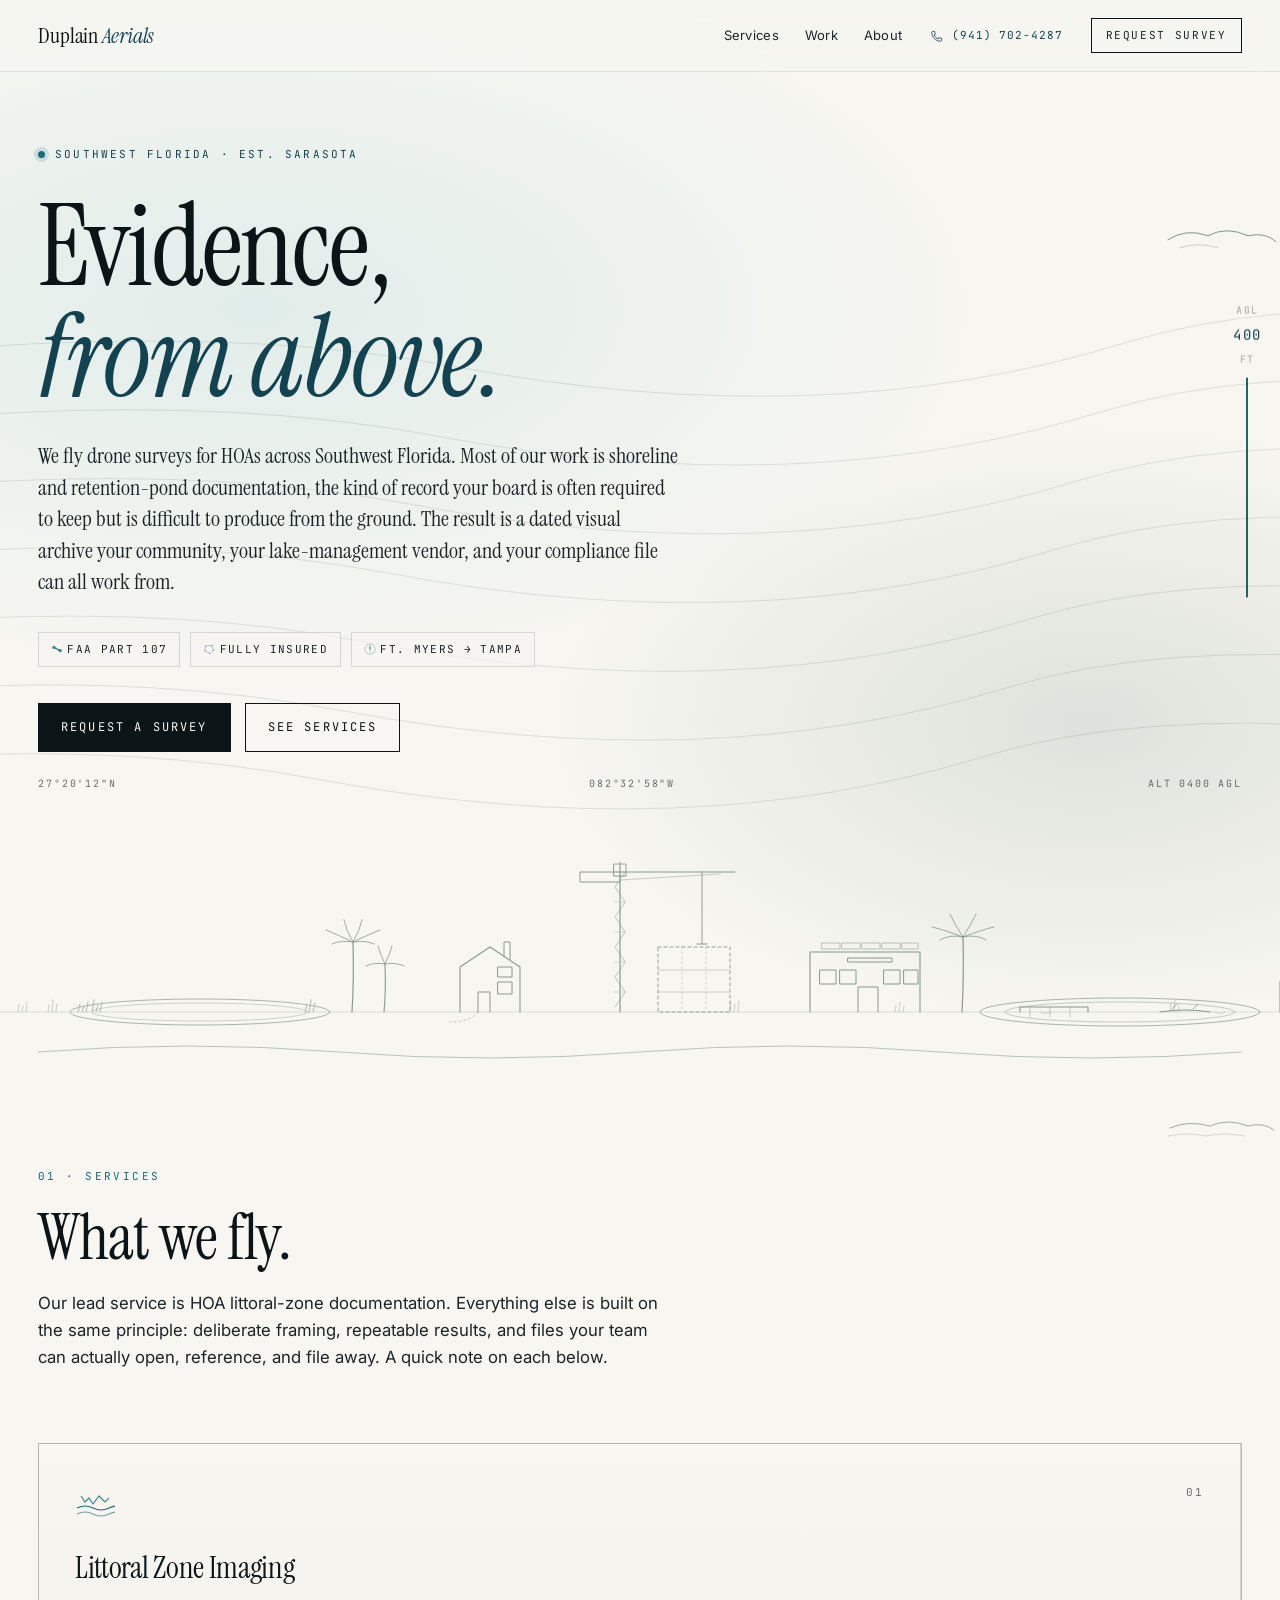
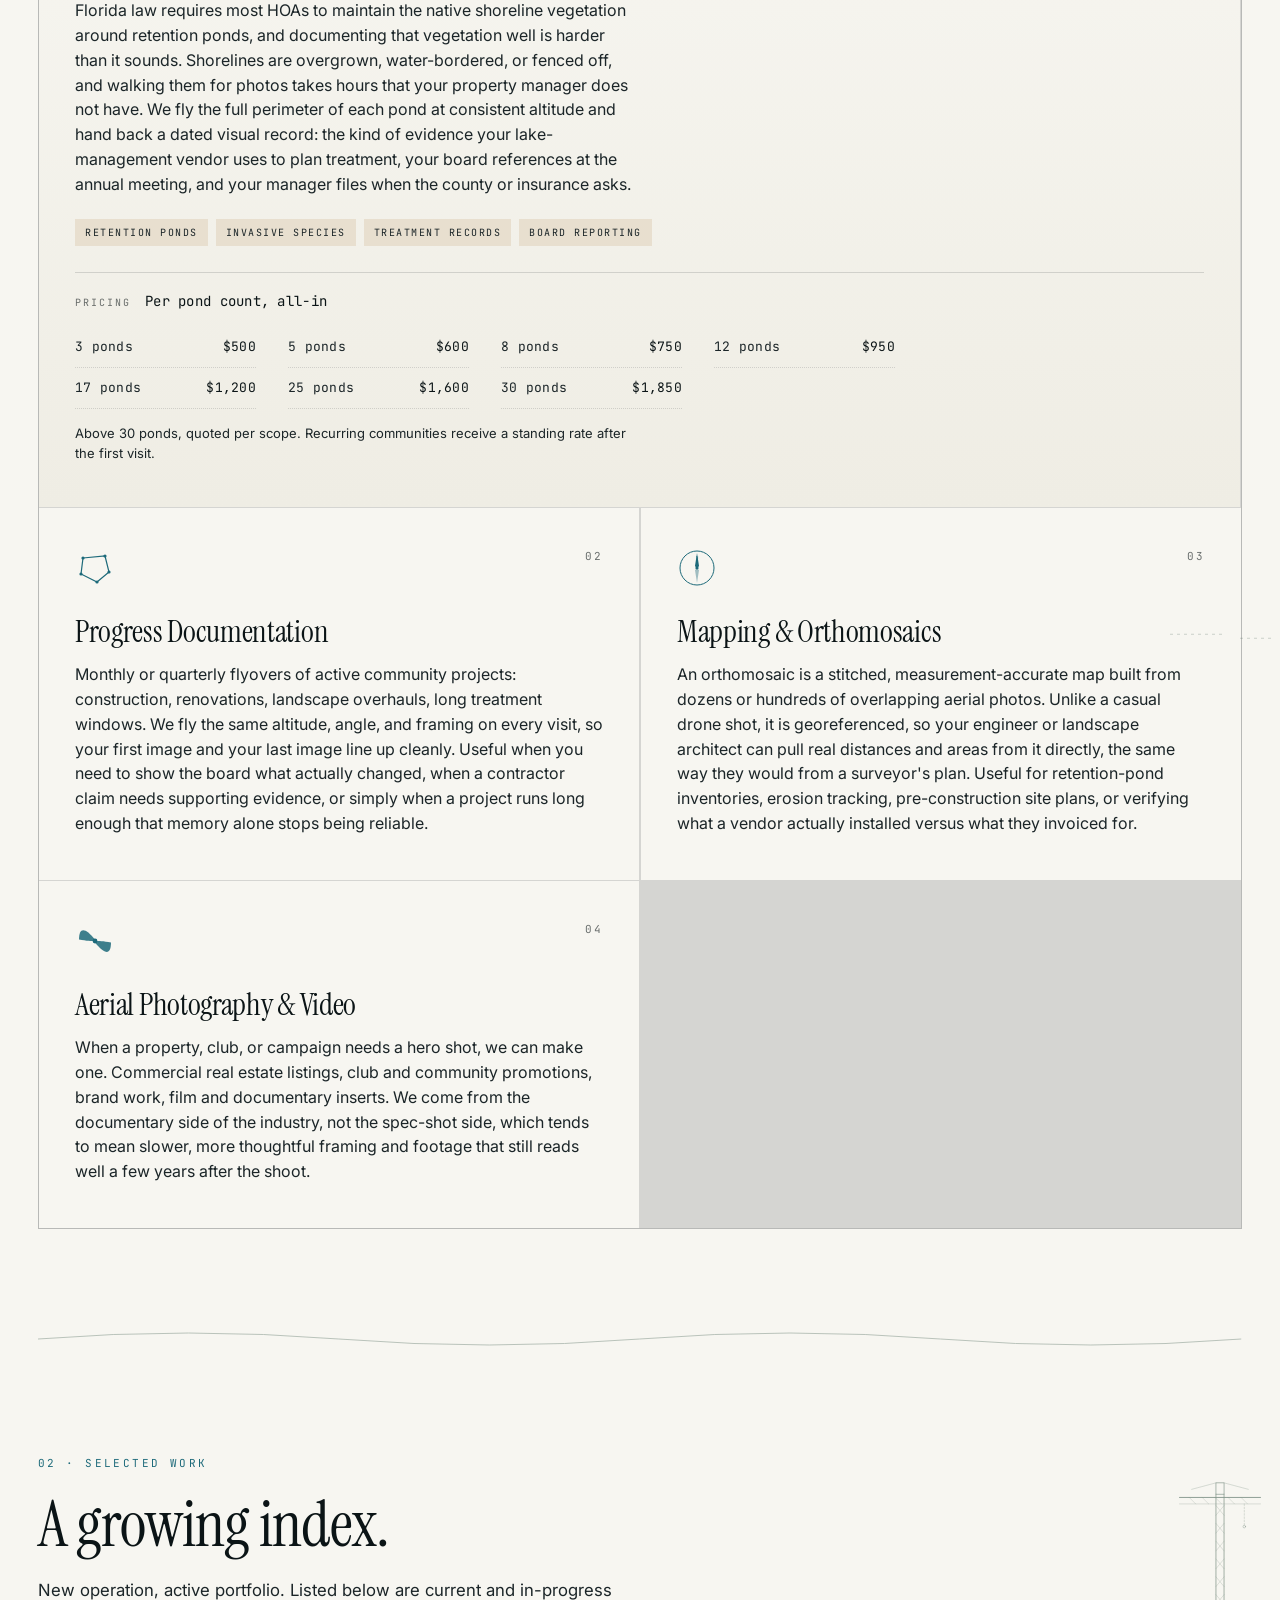
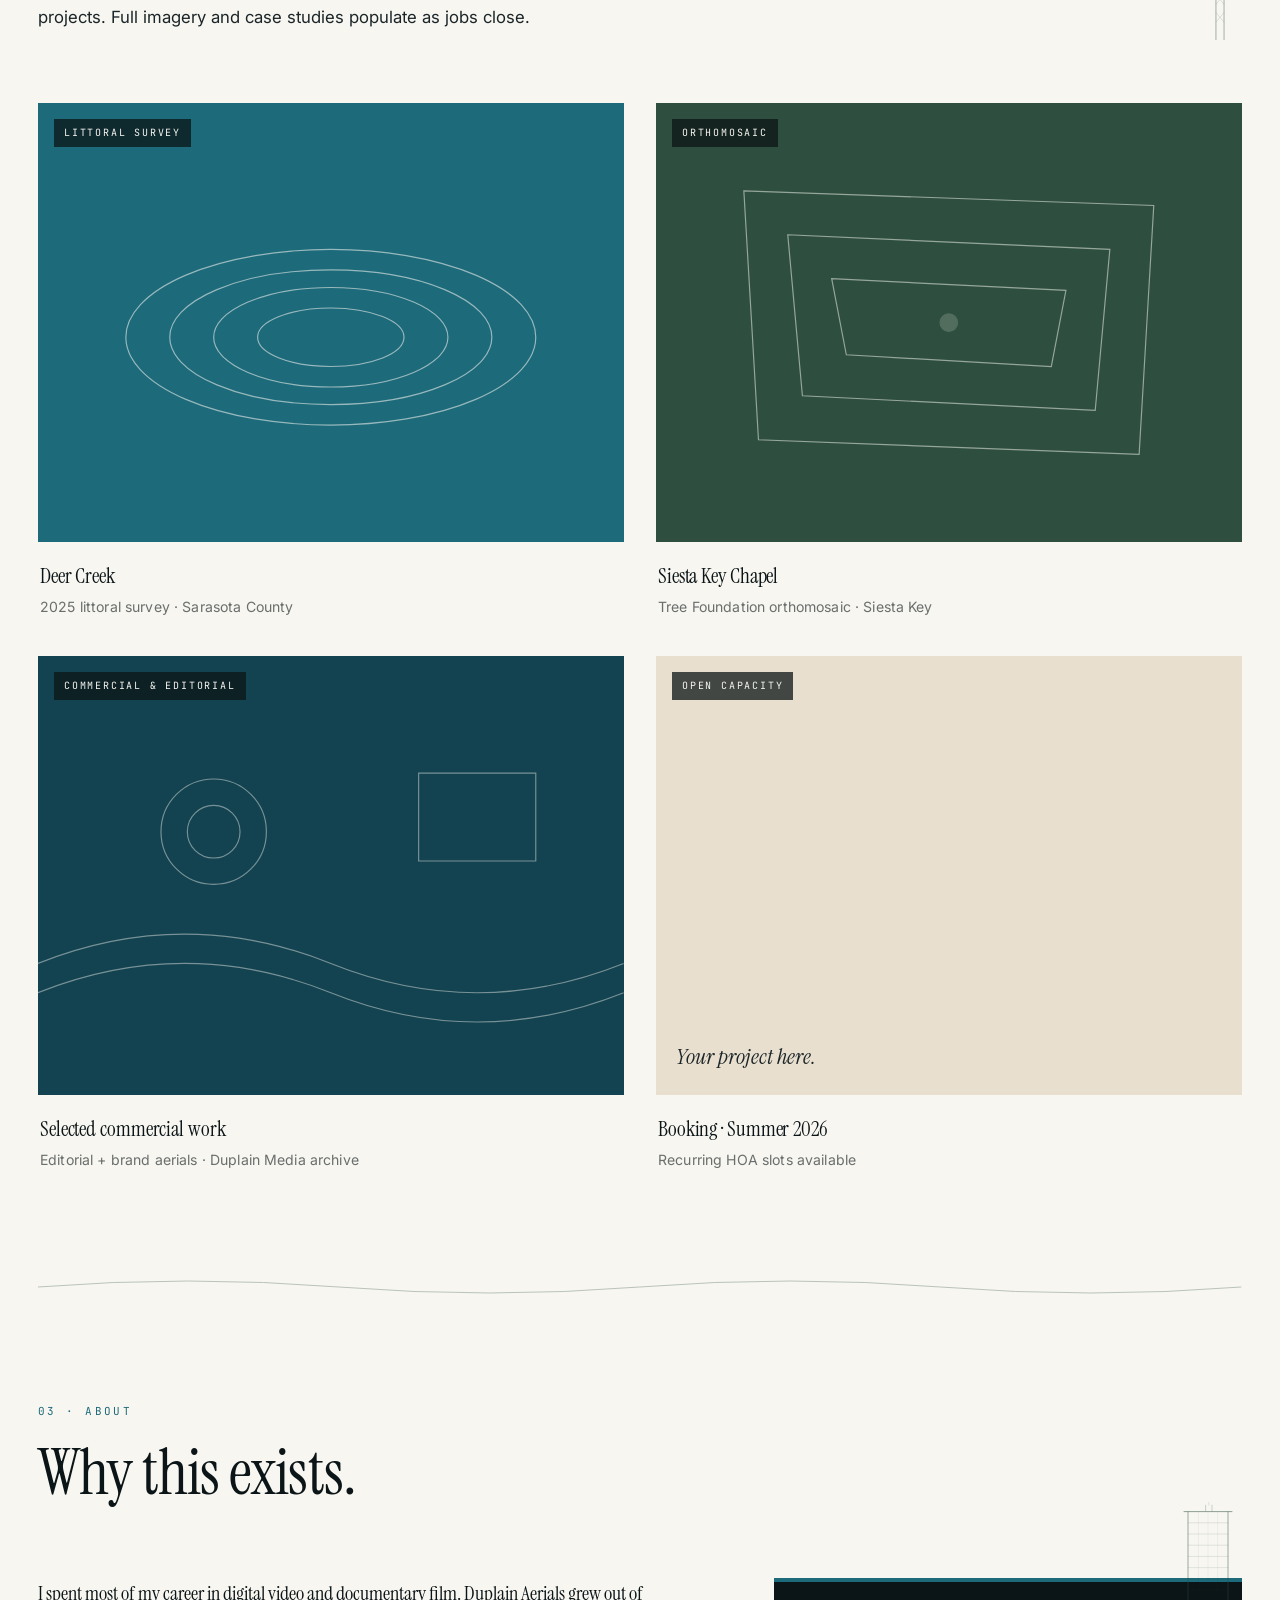
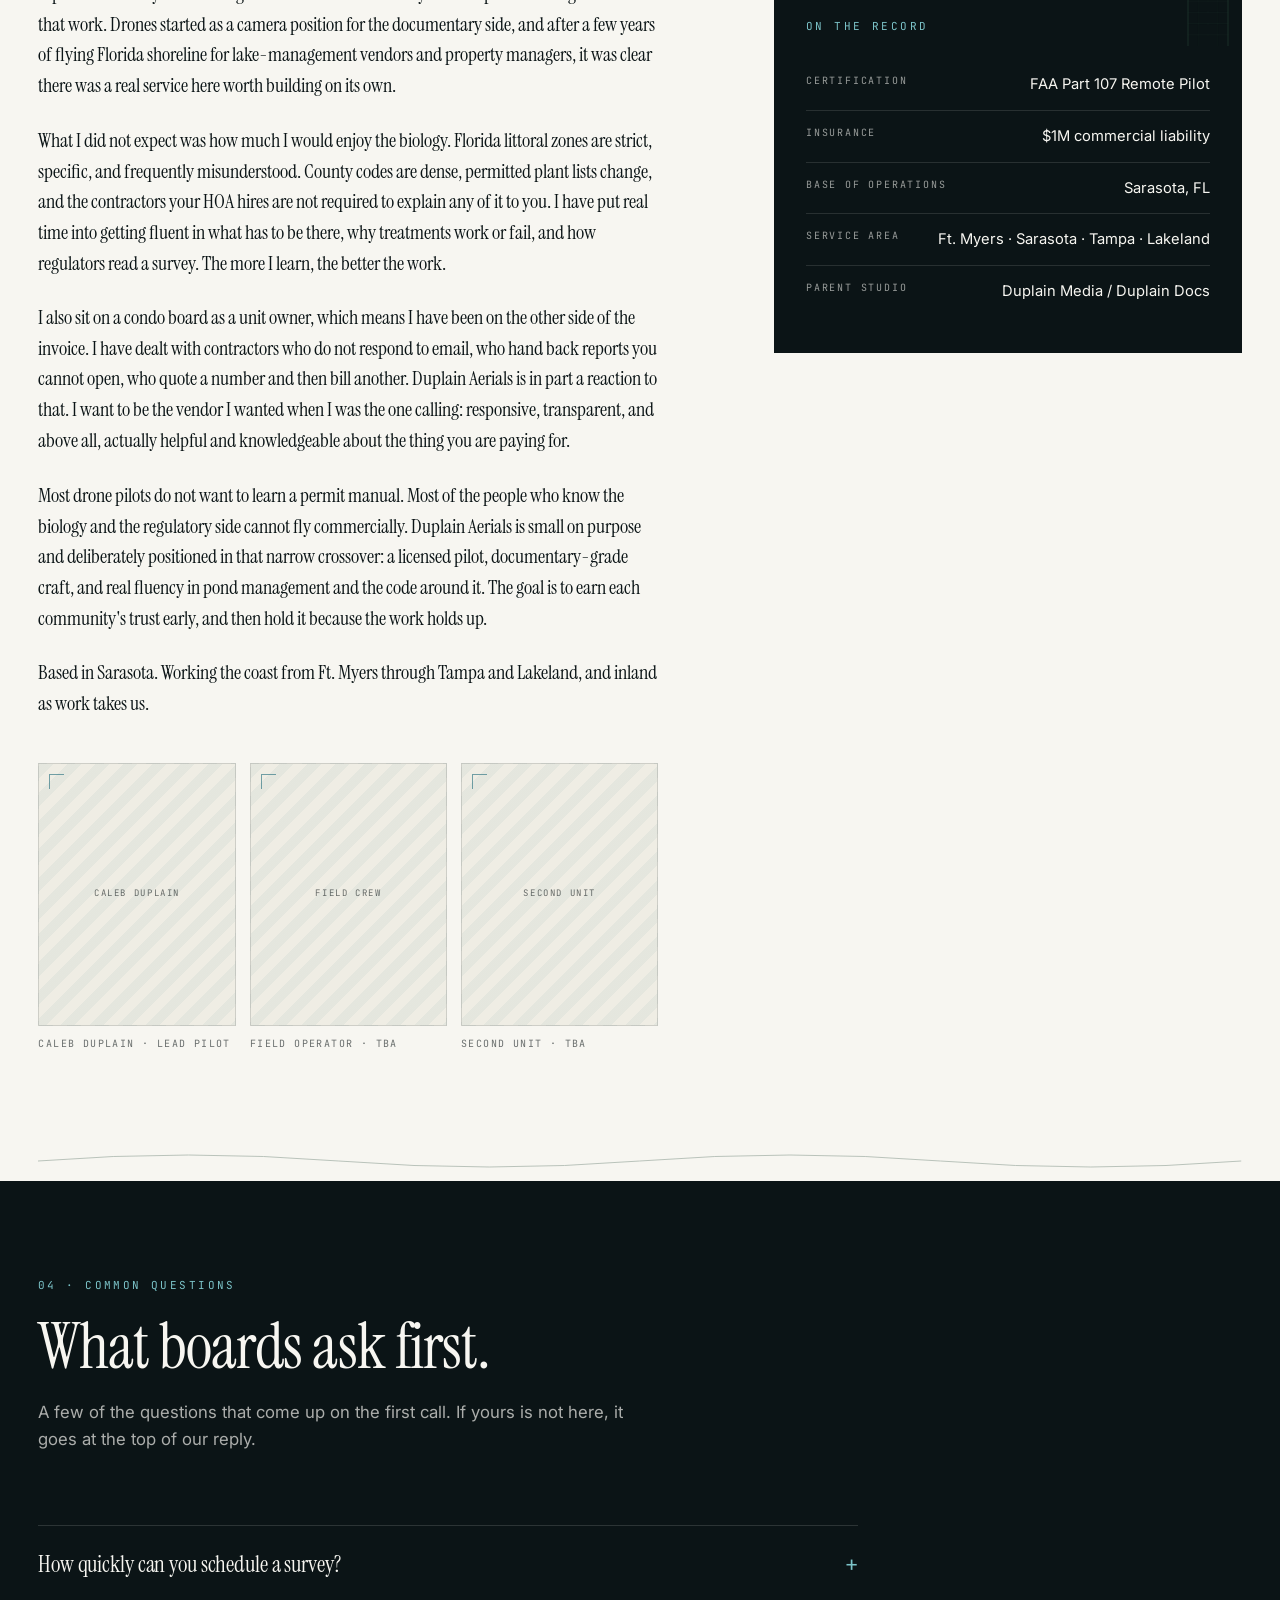
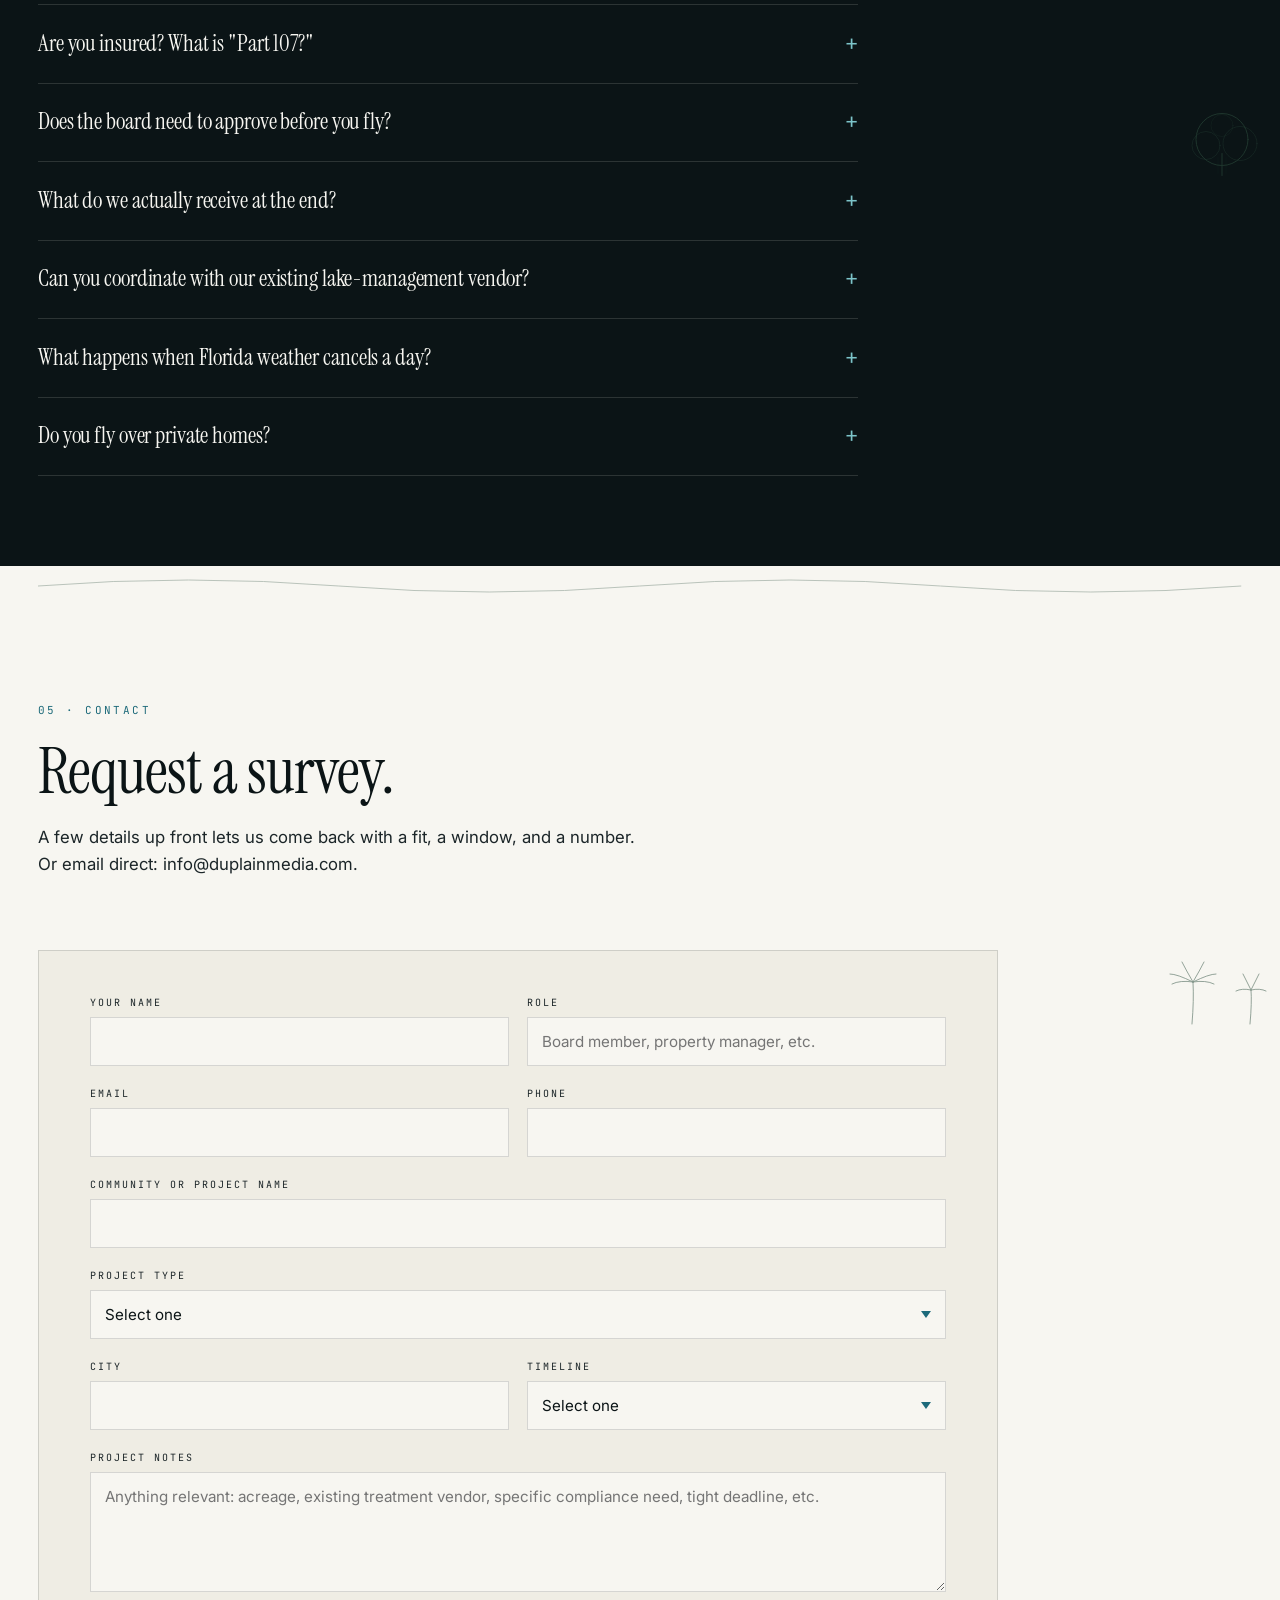
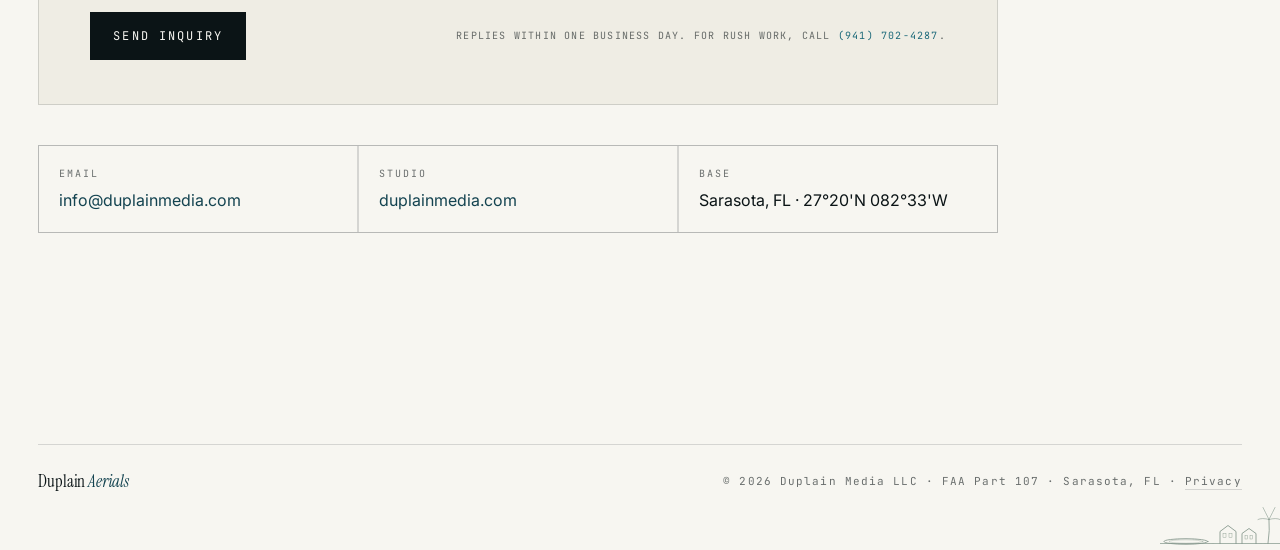
==== index.html @ 45a2bf33 "Remove placeholder pricing from non-Littoral service cards Progress Documentation, Mapping & Orthomo" ====
<!doctype html>
<html lang="en">
<head>
  <meta charset="utf-8" />
  <meta name="viewport" content="width=device-width, initial-scale=1" />
  <title>Duplain Aerials · Southwest Florida HOA Drone Services</title>
  <meta name="description" content="Aerial imaging for Southwest Florida HOAs. Littoral zone documentation, progress flyovers, and commercial aerial work. Based in Sarasota. Part 107, insured." />
  <meta name="theme-color" content="#0B1416" />

  <link rel="icon" type="image/svg+xml" href="/assets/favicon.svg" />

  <meta property="og:title" content="Duplain Aerials" />
  <meta property="og:description" content="Aerial imaging for Southwest Florida HOAs. Littoral zone documentation, progress flyovers, and commercial aerial work." />
  <meta property="og:type" content="website" />
  <meta property="og:locale" content="en_US" />
  <meta property="og:image" content="/assets/og-image.svg" />
  <meta property="og:image:width" content="1200" />
  <meta property="og:image:height" content="630" />
  <meta property="og:image:alt" content="Duplain Aerials. Evidence, from above. Southwest Florida, Sarasota." />

  <meta name="twitter:card" content="summary_large_image" />
  <meta name="twitter:title" content="Duplain Aerials" />
  <meta name="twitter:description" content="Aerial imaging for Southwest Florida HOAs. Littoral zone documentation, progress flyovers, and commercial aerial work." />
  <meta name="twitter:image" content="/assets/og-image.svg" />

  <link rel="preconnect" href="https://fonts.googleapis.com" />
  <link rel="preconnect" href="https://fonts.gstatic.com" crossorigin />
  <link rel="stylesheet" href="https://fonts.googleapis.com/css2?family=Instrument+Serif:ital@0;1&family=Inter:wght@300;400;500;600&family=JetBrains+Mono:wght@300;400;500&display=swap" />

  <link rel="stylesheet" href="/assets/css/style.css" />
</head>
<body>

  <svg class="sr-only" aria-hidden="true">
    <defs>
      <symbol id="i-propeller" viewBox="0 0 40 40">
        <circle cx="20" cy="20" r="2.4" fill="currentColor"/>
        <path d="M20 18.5 C 10 6, 4 6, 4 18.5 C 12 20, 16 20, 20 20 Z" fill="currentColor" opacity=".85"/>
        <path d="M20 21.5 C 30 34, 36 34, 36 21.5 C 28 20, 24 20, 20 20 Z" fill="currentColor" opacity=".85"/>
      </symbol>
      <symbol id="i-compass" viewBox="0 0 40 40">
        <circle cx="20" cy="20" r="17" fill="none" stroke="currentColor" stroke-width="1"/>
        <circle cx="20" cy="20" r="1.6" fill="currentColor"/>
        <path d="M20 5 L22 18 L20 21 L18 18 Z" fill="currentColor"/>
        <path d="M20 35 L22 22 L20 21 L18 22 Z" fill="currentColor" opacity=".4"/>
        <text x="20" y="11" text-anchor="middle" font-family="JetBrains Mono" font-size="4" fill="currentColor">N</text>
      </symbol>
      <symbol id="i-waterline" viewBox="0 0 40 40">
        <path d="M2 24 Q 10 20, 18 24 T 34 24 T 50 24" fill="none" stroke="currentColor" stroke-width="1.2"/>
        <path d="M2 30 Q 10 26, 18 30 T 34 30 T 50 30" fill="none" stroke="currentColor" stroke-width="1.2" opacity=".6"/>
        <path d="M6 12 L10 18 L14 14 L18 20 L24 12 L30 18 L34 14" fill="none" stroke="currentColor" stroke-width="1.2" opacity=".8"/>
      </symbol>
      <symbol id="i-polygon" viewBox="0 0 40 40">
        <path d="M8 10 L30 8 L34 24 L22 34 L6 26 Z" fill="none" stroke="currentColor" stroke-width="1.2"/>
        <circle cx="8" cy="10" r="1.6" fill="currentColor"/>
        <circle cx="30" cy="8" r="1.6" fill="currentColor"/>
        <circle cx="34" cy="24" r="1.6" fill="currentColor"/>
        <circle cx="22" cy="34" r="1.6" fill="currentColor"/>
        <circle cx="6" cy="26" r="1.6" fill="currentColor"/>
      </symbol>
      <symbol id="i-pin" viewBox="0 0 40 40">
        <path d="M20 4 C 13 4, 8 9, 8 16 C 8 24, 20 36, 20 36 C 20 36, 32 24, 32 16 C 32 9, 27 4, 20 4 Z" fill="none" stroke="currentColor" stroke-width="1.3"/>
        <circle cx="20" cy="16" r="3.2" fill="currentColor"/>
      </symbol>
    </defs>
  </svg>

  <div class="reticle" aria-hidden="true">
    <svg viewBox="0 0 60 60">
      <circle cx="30" cy="30" r="18" fill="none" stroke="currentColor" stroke-width=".8"/>
      <circle cx="30" cy="30" r="1.2" fill="currentColor"/>
      <line x1="30" y1="6" x2="30" y2="18" stroke="currentColor" stroke-width=".8"/>
      <line x1="30" y1="42" x2="30" y2="54" stroke="currentColor" stroke-width=".8"/>
      <line x1="6" y1="30" x2="18" y2="30" stroke="currentColor" stroke-width=".8"/>
      <line x1="42" y1="30" x2="54" y2="30" stroke="currentColor" stroke-width=".8"/>
    </svg>
  </div>

  <aside class="altitude" aria-hidden="true">
    <span class="altitude-label">AGL</span>
    <span class="altitude-value" data-altitude>400</span>
    <span class="altitude-unit">FT</span>
    <div class="altitude-bar"><div class="altitude-fill" data-altitude-fill></div></div>
  </aside>

  <aside class="altitude-scene" aria-hidden="true">
    <div class="altitude-scene-inner">

      <svg class="scene-element scene-cloud-high" viewBox="0 0 120 42">
        <g fill="none" stroke="currentColor" stroke-linecap="round">
          <path d="M8 22 Q 26 10, 48 18 Q 66 8, 88 18 Q 106 14, 116 24" stroke-width="1"/>
          <path d="M20 30 Q 38 24, 58 30" stroke-width=".7" opacity=".55"/>
        </g>
      </svg>

      <svg class="scene-element scene-cloud-mid" viewBox="0 0 120 34">
        <g fill="none" stroke="currentColor" stroke-linecap="round" opacity=".85">
          <path d="M10 16 Q 28 8, 50 14 Q 68 6, 88 14 Q 104 10, 114 18" stroke-width=".9"/>
          <path d="M8 24 Q 26 20, 46 24 Q 66 20, 84 24" stroke-width=".6" opacity=".6"/>
        </g>
      </svg>

      <svg class="scene-element scene-cirrus" viewBox="0 0 120 18">
        <g stroke="currentColor" stroke-width=".7" stroke-dasharray="3 4" opacity=".55">
          <line x1="10" y1="9" x2="66" y2="9"/>
          <line x1="80" y1="13" x2="114" y2="13"/>
        </g>
      </svg>

      <svg class="scene-element scene-crane" viewBox="0 0 120 200">
        <g fill="none" stroke="currentColor" stroke-linecap="round">
          <line x1="10" y1="24" x2="110" y2="24" stroke-width="1.1"/>
          <line x1="10" y1="32" x2="110" y2="32" stroke-width=".6" opacity=".55"/>
          <g stroke-width=".5" opacity=".55">
            <line x1="22" y1="24" x2="30" y2="32"/>
            <line x1="38" y1="24" x2="46" y2="32"/>
            <line x1="54" y1="24" x2="62" y2="32"/>
            <line x1="70" y1="24" x2="78" y2="32"/>
            <line x1="86" y1="24" x2="94" y2="32"/>
          </g>
          <line x1="25" y1="14" x2="55" y2="6" stroke-width=".6" opacity=".6"/>
          <line x1="65" y1="6" x2="95" y2="14" stroke-width=".6" opacity=".6"/>
          <rect x="55" y="6" width="10" height="14" stroke-width=".8"/>
          <line x1="55" y1="20" x2="55" y2="200" stroke-width=".9"/>
          <line x1="65" y1="20" x2="65" y2="200" stroke-width=".9"/>
          <g stroke-width=".5" opacity=".6">
            <path d="M55 34 L65 46 M65 34 L55 46"/>
            <path d="M55 56 L65 68 M65 56 L55 68"/>
            <path d="M55 78 L65 90 M65 78 L55 90"/>
            <path d="M55 100 L65 112 M65 100 L55 112"/>
            <path d="M55 122 L65 134 M65 122 L55 134"/>
            <path d="M55 144 L65 156 M65 144 L55 156"/>
            <path d="M55 166 L65 178 M65 166 L55 178"/>
          </g>
          <line x1="90" y1="32" x2="90" y2="58" stroke-width=".5" stroke-dasharray="2 2" opacity=".7"/>
          <circle cx="90" cy="60" r="1.6" stroke-width=".5"/>
        </g>
      </svg>

      <svg class="scene-element scene-tower" viewBox="0 0 120 180">
        <g fill="none" stroke="currentColor" stroke-linecap="round">
          <line x1="15" y1="12" x2="75" y2="12" stroke-width="1.1"/>
          <path d="M20 12 L20 180" stroke-width="1"/>
          <path d="M70 12 L70 180" stroke-width="1"/>
          <line x1="42" y1="12" x2="42" y2="4" stroke-width=".7" opacity=".7"/>
          <line x1="50" y1="12" x2="50" y2="4" stroke-width=".7" opacity=".7"/>
          <line x1="46" y1="4" x2="46" y2="0" stroke-width=".5" opacity=".5"/>
          <g stroke-width=".5" opacity=".5">
            <line x1="20" y1="26" x2="70" y2="26"/>
            <line x1="20" y1="40" x2="70" y2="40"/>
            <line x1="20" y1="54" x2="70" y2="54"/>
            <line x1="20" y1="68" x2="70" y2="68"/>
            <line x1="20" y1="82" x2="70" y2="82"/>
            <line x1="20" y1="96" x2="70" y2="96"/>
            <line x1="20" y1="110" x2="70" y2="110"/>
            <line x1="20" y1="124" x2="70" y2="124"/>
            <line x1="20" y1="138" x2="70" y2="138"/>
            <line x1="20" y1="152" x2="70" y2="152"/>
            <line x1="20" y1="166" x2="70" y2="166"/>
          </g>
          <g stroke-width=".35" opacity=".35">
            <line x1="33" y1="12" x2="33" y2="180"/>
            <line x1="45" y1="12" x2="45" y2="180"/>
            <line x1="57" y1="12" x2="57" y2="180"/>
          </g>
        </g>
      </svg>

      <svg class="scene-element scene-oak" viewBox="0 0 120 74">
        <g fill="none" stroke="currentColor" stroke-linecap="round">
          <circle cx="62" cy="38" r="26" stroke-width="1"/>
          <circle cx="46" cy="44" r="14" stroke-width=".7" opacity=".7"/>
          <circle cx="80" cy="42" r="17" stroke-width=".7" opacity=".7"/>
          <circle cx="62" cy="24" r="11" stroke-width=".6" opacity=".5"/>
          <path d="M62 74 L62 52" stroke-width="1"/>
          <path d="M58 72 L58 56 M66 72 L66 56" stroke-width=".4" opacity=".4"/>
        </g>
      </svg>

      <svg class="scene-element scene-palms-mid" viewBox="0 0 120 70">
        <g fill="none" stroke="currentColor" stroke-linecap="round" stroke-width=".85">
          <path d="M32 70 Q 34 46, 33 28"/>
          <path d="M33 28 Q 20 26, 12 30"/>
          <path d="M33 28 Q 46 26, 54 30"/>
          <path d="M33 28 Q 26 16, 22 8"/>
          <path d="M33 28 Q 40 16, 44 8"/>
          <path d="M33 28 Q 17 20, 10 20"/>
          <path d="M33 28 Q 49 20, 56 20"/>
          <path d="M90 70 Q 92 48, 91 36"/>
          <path d="M91 36 Q 82 34, 76 37"/>
          <path d="M91 36 Q 100 34, 106 37"/>
          <path d="M91 36 Q 86 26, 83 20"/>
          <path d="M91 36 Q 96 26, 99 20"/>
        </g>
      </svg>

      <svg class="scene-element scene-ground" viewBox="0 0 120 58">
        <g fill="none" stroke="currentColor" stroke-linecap="round">
          <line x1="0" y1="54" x2="120" y2="54" stroke-width="1" opacity=".7"/>
          <ellipse cx="26" cy="52" rx="22" ry="2.8" stroke-width=".8"/>
          <ellipse cx="26" cy="52" rx="17" ry="1.7" stroke-width=".6" opacity=".5"/>
          <path d="M15 50 L19 50 M33 50 L37 50" stroke-width=".4" opacity=".4"/>
          <path d="M60 54 L60 42 L68 36 L76 42 L76 54" stroke-width=".85"/>
          <rect x="63" y="44" width="3" height="4" stroke-width=".4"/>
          <rect x="69" y="44" width="3" height="4" stroke-width=".4"/>
          <path d="M82 54 L82 44 L89 39 L96 44 L96 54" stroke-width=".85"/>
          <rect x="85" y="46" width="2.5" height="3.5" stroke-width=".4"/>
          <rect x="90" y="46" width="2.5" height="3.5" stroke-width=".4"/>
          <path d="M108 54 Q 110 40, 109 30" stroke-width=".8"/>
          <path d="M109 30 Q 102 28, 98 30" stroke-width=".55"/>
          <path d="M109 30 Q 116 28, 120 30" stroke-width=".55"/>
          <path d="M109 30 Q 105 22, 103 18" stroke-width=".55"/>
          <path d="M109 30 Q 113 22, 115 18" stroke-width=".55"/>
          <path d="M48 54 L56 54" stroke-dasharray="2 2" stroke-width=".35" opacity=".35"/>
          <path d="M100 54 L108 54" stroke-dasharray="2 2" stroke-width=".35" opacity=".35"/>
        </g>
      </svg>

    </div>
  </aside>

  <header class="topbar">
    <a class="wordmark" href="#top">
      <span class="wordmark-main">Duplain <em>Aerials</em></span>
    </a>
    <nav class="nav" aria-label="Primary">
      <a href="#services">Services</a>
      <a href="#work">Work</a>
      <a href="#about">About</a>
      <a href="tel:+19417024287" class="nav-phone" aria-label="Call (941) 702-4287">
        <svg class="nav-phone-ico" viewBox="0 0 24 24" aria-hidden="true">
          <path d="M5 4 C 4 4, 3 5, 3 6 C 3 14, 10 21, 18 21 C 19 21, 20 20, 20 19 L 20 16 L 15 15 L 14 17 C 11 16, 8 13, 7 10 L 9 9 L 8 4 Z" fill="none" stroke="currentColor" stroke-width="1.4" stroke-linejoin="round"/>
        </svg>
        <span class="nav-phone-num">(941) 702-4287</span>
      </a>
      <a href="#contact" class="nav-cta">Request Survey</a>
    </nav>
  </header>

  <main id="top">

    <section class="hero" id="hero">
      <div class="hero-contours" aria-hidden="true">
        <svg viewBox="0 0 1600 900" preserveAspectRatio="xMidYMid slice">
          <g fill="none" stroke="currentColor" stroke-width=".6" opacity=".55">
            <path d="M-200 720 Q 200 620, 520 680 T 1100 660 T 1900 720"/>
            <path d="M-200 660 Q 220 560, 540 620 T 1120 600 T 1900 660"/>
            <path d="M-200 600 Q 240 500, 560 560 T 1140 540 T 1900 600"/>
            <path d="M-200 540 Q 260 440, 580 500 T 1160 480 T 1900 540"/>
            <path d="M-200 480 Q 280 380, 600 440 T 1180 420 T 1900 480"/>
            <path d="M-200 420 Q 300 320, 620 380 T 1200 360 T 1900 420"/>
            <path d="M-200 360 Q 320 260, 640 320 T 1220 300 T 1900 360"/>
          </g>
        </svg>
      </div>

      <div class="hero-drone-shadow" aria-hidden="true"></div>

      <div class="hero-drone" aria-hidden="true">
        <svg viewBox="0 0 140 100" class="drone-svg">
          <g class="drone-prop-rings">
            <circle cx="24" cy="30" r="17"/>
            <circle cx="116" cy="30" r="17"/>
            <circle cx="24" cy="70" r="17"/>
            <circle cx="116" cy="70" r="17"/>
          </g>

          <g class="drone-arms">
            <path d="M52 44 L24 30 L24 34 L54 48 Z"/>
            <path d="M88 44 L116 30 L116 34 L86 48 Z"/>
            <path d="M52 56 L24 70 L24 66 L54 52 Z"/>
            <path d="M88 56 L116 70 L116 66 L86 52 Z"/>
          </g>

          <g class="drone-prop drone-prop-1" style="transform-origin: 24px 30px;">
            <line x1="24" y1="14" x2="24" y2="46"/>
            <line x1="8" y1="30" x2="40" y2="30"/>
          </g>
          <g class="drone-prop drone-prop-2" style="transform-origin: 116px 30px;">
            <line x1="116" y1="14" x2="116" y2="46"/>
            <line x1="100" y1="30" x2="132" y2="30"/>
          </g>
          <g class="drone-prop drone-prop-3" style="transform-origin: 24px 70px;">
            <line x1="24" y1="54" x2="24" y2="86"/>
            <line x1="8" y1="70" x2="40" y2="70"/>
          </g>
          <g class="drone-prop drone-prop-4" style="transform-origin: 116px 70px;">
            <line x1="116" y1="54" x2="116" y2="86"/>
            <line x1="100" y1="70" x2="132" y2="70"/>
          </g>

          <g class="drone-motors">
            <circle cx="24" cy="30" r="4.2"/>
            <circle cx="116" cy="30" r="4.2"/>
            <circle cx="24" cy="70" r="4.2"/>
            <circle cx="116" cy="70" r="4.2"/>
          </g>
          <g class="drone-motors-inner">
            <circle cx="24" cy="30" r="1.6"/>
            <circle cx="116" cy="30" r="1.6"/>
            <circle cx="24" cy="70" r="1.6"/>
            <circle cx="116" cy="70" r="1.6"/>
          </g>

          <path class="drone-body" d="M52 40 L88 40 L96 50 L88 60 L52 60 L44 50 Z"/>
          <path class="drone-body-inner" d="M58 45 L82 45 L87 50 L82 55 L58 55 L53 50 Z"/>
          <rect class="drone-body-stripe" x="55" y="49" width="30" height="2" rx=".5"/>

          <circle class="drone-gimbal-mount" cx="70" cy="60" r="2.4"/>
          <circle class="drone-gimbal" cx="70" cy="64" r="4"/>
          <circle class="drone-gimbal-lens" cx="70" cy="64" r="2.2"/>
          <circle class="drone-gimbal-glint" cx="71" cy="63" r=".8"/>

          <circle class="nav-light nav-front-l" cx="24" cy="20" r="1.4"/>
          <circle class="nav-light nav-front-r" cx="116" cy="20" r="1.4"/>
          <circle class="nav-light nav-rear-l" cx="24" cy="80" r="1.4"/>
          <circle class="nav-light nav-rear-r" cx="116" cy="80" r="1.4"/>
        </svg>
      </div>

      <div class="hero-inner">
        <p class="eyebrow"><span class="eyebrow-dot"></span>Southwest Florida · Est. Sarasota</p>
        <h1 class="display">
          Evidence,
          <em>from above.</em>
        </h1>
        <p class="lede">
          We fly drone surveys for HOAs across Southwest Florida. Most of our work is shoreline and retention-pond documentation, the kind of record your board is often required to keep but is difficult to produce from the ground. The result is a dated visual archive your community, your lake-management vendor, and your compliance file can all work from.
        </p>
        <div class="hero-meta">
          <span class="meta-chip"><svg class="ico" viewBox="0 0 40 40"><use href="#i-propeller"/></svg>FAA Part 107</span>
          <span class="meta-chip"><svg class="ico" viewBox="0 0 40 40"><use href="#i-polygon"/></svg>Fully Insured</span>
          <span class="meta-chip"><svg class="ico" viewBox="0 0 40 40"><use href="#i-compass"/></svg>Ft. Myers → Tampa</span>
        </div>
        <div class="hero-cta">
          <a class="btn btn-primary" href="#contact">Request a survey</a>
          <a class="btn btn-ghost" href="#services">See services</a>
        </div>
      </div>

      <div class="hero-coords" aria-hidden="true">
        <span>27°20'12"N</span><span>082°32'58"W</span><span>ALT 0400 AGL</span>
      </div>

      <div class="hero-landscape" aria-hidden="true">
        <div class="hero-landscape-track">
          <svg class="hero-landscape-panel" viewBox="0 0 1600 220" preserveAspectRatio="xMinYMax meet">
            <g id="landscape-copy" fill="none" stroke="currentColor" stroke-linecap="round" stroke-linejoin="round">
              <path d="M0 200 L1600 200" stroke-width="1" opacity=".28"/>

              <g opacity=".45" stroke-width=".9">
                <path d="M18 200 L19 192 M22 200 L23 194 M26 200 L27 190"/>
                <path d="M48 200 L49 193 M52 200 L53 188 M56 200 L57 192"/>
                <path d="M730 200 L731 190 M734 200 L735 192 M738 200 L739 189"/>
                <path d="M895 200 L896 193 M899 200 L900 190 M903 200 L904 194"/>
                <path d="M1170 200 L1171 191 M1174 200 L1175 188 M1178 200 L1179 193"/>
                <path d="M1445 200 L1446 194 M1449 200 L1450 189 M1453 200 L1454 192"/>
                <path d="M1560 200 L1561 191 M1564 200 L1565 193 M1568 200 L1569 189"/>
              </g>

              <g stroke-width="1" opacity=".7">
                <ellipse cx="200" cy="200" rx="130" ry="13"/>
                <ellipse cx="200" cy="200" rx="108" ry="9" opacity=".55"/>
                <path d="M78 200 L80 192 M82 200 L84 194 M86 200 L88 190 M92 200 L94 188 M96 200 L98 193 M100 200 L102 190" stroke-width=".9"/>
                <path d="M305 200 L307 193 M309 200 L311 188 M313 200 L315 191" stroke-width=".9"/>
              </g>

              <g>
                <path d="M352 200 Q 354 170, 353 130" stroke-width="1.2"/>
                <path d="M353 130 Q 340 128, 332 132" stroke-width=".8"/>
                <path d="M353 130 Q 366 128, 374 132" stroke-width=".8"/>
                <path d="M353 130 Q 346 118, 344 108" stroke-width=".8"/>
                <path d="M353 130 Q 360 118, 362 108" stroke-width=".8"/>
                <path d="M353 130 Q 336 122, 326 118" stroke-width=".8"/>
                <path d="M353 130 Q 370 122, 380 118" stroke-width=".8"/>

                <path d="M384 200 Q 386 180, 385 152" stroke-width="1.1"/>
                <path d="M385 152 Q 374 150, 366 154" stroke-width=".8"/>
                <path d="M385 152 Q 396 150, 404 154" stroke-width=".8"/>
                <path d="M385 152 Q 380 142, 378 134" stroke-width=".8"/>
                <path d="M385 152 Q 390 142, 392 134" stroke-width=".8"/>
              </g>

              <g stroke-width="1">
                <path d="M460 200 L460 155 L490 135 L520 155 L520 200" stroke-width="1.1"/>
                <path d="M478 200 L478 180 L490 180 L490 200"/>
                <rect x="498" y="170" width="14" height="12"/>
                <rect x="498" y="155" width="14" height="10"/>
                <path d="M504 145 L504 130 L510 130 L510 148"/>
                <path d="M478 200 Q 470 210, 450 210" stroke-dasharray="2 3" opacity=".5"/>
              </g>

              <g>
                <path d="M620 200 L620 50" stroke-width="1.2"/>
                <path d="M615 195 L625 180 L615 165 L625 150 L615 135 L625 120 L615 105 L625 90 L615 75 L625 60" stroke-width=".8" opacity=".65"/>
                <path d="M615 180 L625 180 M615 150 L625 150 M615 120 L625 120 M615 90 L625 90 M615 60 L625 60" stroke-width=".8" opacity=".4"/>
                <path d="M620 60 L735 60" stroke-width="1.1"/>
                <path d="M620 68 L720 62" stroke-width=".8" opacity=".55"/>
                <path d="M620 60 L580 60 L580 70 L620 70" stroke-width="1"/>
                <rect x="614" y="52" width="12" height="12"/>
                <path d="M702 60 L702 132" stroke-width=".9"/>
                <path d="M697 132 L707 132" stroke-width="1.1"/>
                <rect x="658" y="135" width="72" height="65" stroke-dasharray="3 3" stroke-width=".9"/>
                <path d="M658 158 L730 158 M658 180 L730 180" opacity=".5" stroke-width=".8"/>
                <path d="M682 135 L682 200 M706 135 L706 200" opacity=".4" stroke-dasharray="2 3" stroke-width=".8"/>
              </g>

              <g stroke-width="1">
                <path d="M810 200 L810 140 L920 140 L920 200" stroke-width="1.1"/>
                <path d="M858 200 L858 175 L878 175 L878 200"/>
                <rect x="820" y="158" width="16" height="14"/>
                <rect x="840" y="158" width="16" height="14"/>
                <rect x="884" y="158" width="16" height="14"/>
                <rect x="904" y="158" width="14" height="14"/>
                <g opacity=".6" stroke-width=".9">
                  <rect x="822" y="131" width="18" height="6"/>
                  <rect x="842" y="131" width="18" height="6"/>
                  <rect x="862" y="131" width="18" height="6"/>
                  <rect x="882" y="131" width="18" height="6"/>
                  <rect x="902" y="131" width="16" height="6"/>
                </g>
                <rect x="848" y="146" width="44" height="4"/>
              </g>

              <g>
                <path d="M962 200 Q 964 165, 963 125" stroke-width="1.2"/>
                <path d="M963 125 Q 950 122, 940 128" stroke-width=".8"/>
                <path d="M963 125 Q 976 122, 986 128" stroke-width=".8"/>
                <path d="M963 125 Q 955 113, 950 102" stroke-width=".8"/>
                <path d="M963 125 Q 971 113, 976 102" stroke-width=".8"/>
                <path d="M963 125 Q 945 118, 932 115" stroke-width=".8"/>
                <path d="M963 125 Q 981 118, 994 115" stroke-width=".8"/>
              </g>

              <g>
                <ellipse cx="1120" cy="200" rx="140" ry="14" stroke-width="1" opacity=".7"/>
                <ellipse cx="1120" cy="200" rx="115" ry="10" stroke-width="1" opacity=".45"/>
                <path d="M1020 200 L1020 195 L1088 195 L1088 200" stroke-width="1.1"/>
                <path d="M1030 195 L1030 205 M1050 195 L1050 205 M1070 195 L1070 205" stroke-width=".9" opacity=".55"/>
                <path d="M1160 200 Q 1185 196, 1210 200" stroke-width="1.1"/>
                <path d="M1172 197 L1177 192 M1193 197 L1198 192" stroke-width=".8"/>
                <path d="M1040 200 Q 1045 203, 1050 200" stroke-width=".8" opacity=".45"/>
                <path d="M1215 200 Q 1220 203, 1225 200" stroke-width=".8" opacity=".45"/>
              </g>

              <g stroke-width="1">
                <path d="M1280 200 L1280 170 L1300 155 L1320 170 L1320 200" stroke-width="1.1"/>
                <rect x="1293" y="183" width="10" height="17"/>
                <rect x="1306" y="174" width="10" height="8"/>

                <path d="M1340 200 L1340 165 L1370 145 L1400 165 L1400 200" stroke-width="1.1"/>
                <rect x="1358" y="180" width="12" height="20"/>
                <rect x="1375" y="170" width="14" height="10"/>
                <rect x="1375" y="152" width="14" height="10"/>

                <path d="M1420 200 L1420 175 L1438 160 L1458 175 L1458 200" stroke-width="1.1"/>
                <rect x="1432" y="183" width="10" height="17"/>
              </g>

              <g>
                <path d="M1490 200 Q 1492 175, 1491 142" stroke-width="1.1"/>
                <path d="M1491 142 Q 1480 140, 1472 144" stroke-width=".8"/>
                <path d="M1491 142 Q 1502 140, 1510 144" stroke-width=".8"/>
                <path d="M1491 142 Q 1486 132, 1482 124" stroke-width=".8"/>
                <path d="M1491 142 Q 1496 132, 1500 124" stroke-width=".8"/>
              </g>

              <g opacity=".6" stroke-width=".9">
                <rect x="1528" y="190" width="20" height="7"/>
                <rect x="1552" y="190" width="20" height="7"/>
                <rect x="1576" y="190" width="20" height="7"/>
                <path d="M1538 190 L1538 200 M1562 190 L1562 200 M1586 190 L1586 200" opacity=".5"/>
              </g>
            </g>
          </svg>
          <svg class="hero-landscape-panel" viewBox="0 0 1600 220" preserveAspectRatio="xMinYMax meet" aria-hidden="true">
            <use href="#landscape-copy"/>
          </svg>
          <svg class="hero-landscape-panel" viewBox="0 0 1600 220" preserveAspectRatio="xMinYMax meet" aria-hidden="true">
            <use href="#landscape-copy"/>
          </svg>
        </div>
      </div>
    </section>

    <div class="section-divider" aria-hidden="true">
      <svg viewBox="0 0 1600 40" preserveAspectRatio="none">
        <path d="M0 20 Q 200 8, 400 20 T 800 20 T 1200 20 T 1600 20" fill="none" stroke="currentColor" stroke-width="1"/>
      </svg>
    </div>

    <section class="services" id="services">
      <header class="section-head">
        <span class="section-kicker">01 · Services</span>
        <h2 class="section-title">What we fly.</h2>
        <p class="section-lede">Our lead service is HOA littoral-zone documentation. Everything else is built on the same principle: deliberate framing, repeatable results, and files your team can actually open, reference, and file away. A quick note on each below.</p>
      </header>

      <div class="service-grid">
        <article class="service service-lead">
          <header class="service-head">
            <svg class="service-ico" viewBox="0 0 40 40"><use href="#i-waterline"/></svg>
            <span class="service-num">01</span>
          </header>
          <h3>Littoral Zone Imaging</h3>
          <p>Florida law requires most HOAs to maintain the native shoreline vegetation around retention ponds, and documenting that vegetation well is harder than it sounds. Shorelines are overgrown, water-bordered, or fenced off, and walking them for photos takes hours that your property manager does not have. We fly the full perimeter of each pond at consistent altitude and hand back a dated visual record: the kind of evidence your lake-management vendor uses to plan treatment, your board references at the annual meeting, and your manager files when the county or insurance asks.</p>
          <ul class="service-tags">
            <li>Retention ponds</li>
            <li>Invasive species</li>
            <li>Treatment records</li>
            <li>Board reporting</li>
          </ul>
          <footer class="service-price service-price-tiered">
            <span class="service-price-label">Pricing</span>
            <span class="service-price-value">Per pond count, all-in</span>
            <dl class="service-price-tiers">
              <div><dt>3 ponds</dt><dd>$500</dd></div>
              <div><dt>5 ponds</dt><dd>$600</dd></div>
              <div><dt>8 ponds</dt><dd>$750</dd></div>
              <div><dt>12 ponds</dt><dd>$950</dd></div>
              <div><dt>17 ponds</dt><dd>$1,200</dd></div>
              <div><dt>25 ponds</dt><dd>$1,600</dd></div>
              <div><dt>30 ponds</dt><dd>$1,850</dd></div>
            </dl>
            <span class="service-price-note">Above 30 ponds, quoted per scope. Recurring communities receive a standing rate after the first visit.</span>
          </footer>
        </article>

        <article class="service">
          <header class="service-head">
            <svg class="service-ico" viewBox="0 0 40 40"><use href="#i-polygon"/></svg>
            <span class="service-num">02</span>
          </header>
          <h3>Progress Documentation</h3>
          <p>Monthly or quarterly flyovers of active community projects: construction, renovations, landscape overhauls, long treatment windows. We fly the same altitude, angle, and framing on every visit, so your first image and your last image line up cleanly. Useful when you need to show the board what actually changed, when a contractor claim needs supporting evidence, or simply when a project runs long enough that memory alone stops being reliable.</p>
        </article>

        <article class="service">
          <header class="service-head">
            <svg class="service-ico" viewBox="0 0 40 40"><use href="#i-compass"/></svg>
            <span class="service-num">03</span>
          </header>
          <h3>Mapping &amp; Orthomosaics</h3>
          <p>An orthomosaic is a stitched, measurement-accurate map built from dozens or hundreds of overlapping aerial photos. Unlike a casual drone shot, it is georeferenced, so your engineer or landscape architect can pull real distances and areas from it directly, the same way they would from a surveyor's plan. Useful for retention-pond inventories, erosion tracking, pre-construction site plans, or verifying what a vendor actually installed versus what they invoiced for.</p>
        </article>

        <article class="service">
          <header class="service-head">
            <svg class="service-ico" viewBox="0 0 40 40"><use href="#i-propeller"/></svg>
            <span class="service-num">04</span>
          </header>
          <h3>Aerial Photography &amp; Video</h3>
          <p>When a property, club, or campaign needs a hero shot, we can make one. Commercial real estate listings, club and community promotions, brand work, film and documentary inserts. We come from the documentary side of the industry, not the spec-shot side, which tends to mean slower, more thoughtful framing and footage that still reads well a few years after the shoot.</p>
        </article>
      </div>
    </section>

    <div class="section-divider" aria-hidden="true">
      <svg viewBox="0 0 1600 40" preserveAspectRatio="none">
        <path d="M0 20 Q 200 8, 400 20 T 800 20 T 1200 20 T 1600 20" fill="none" stroke="currentColor" stroke-width="1"/>
      </svg>
    </div>

    <section class="work" id="work">
      <header class="section-head">
        <span class="section-kicker">02 · Selected Work</span>
        <h2 class="section-title">A growing index.</h2>
        <p class="section-lede">New operation, active portfolio. Listed below are current and in-progress projects. Full imagery and case studies populate as jobs close.</p>
      </header>

      <div class="work-grid">
        <article class="work-card" style="--accent: var(--gulf)">
          <div class="work-thumb">
            <svg class="work-contours" viewBox="0 0 400 300" preserveAspectRatio="xMidYMid slice">
              <g fill="none" stroke="currentColor" stroke-width=".8" opacity=".7">
                <ellipse cx="200" cy="160" rx="140" ry="60"/>
                <ellipse cx="200" cy="160" rx="110" ry="46"/>
                <ellipse cx="200" cy="160" rx="80" ry="34"/>
                <ellipse cx="200" cy="160" rx="50" ry="20"/>
              </g>
            </svg>
            <span class="work-tag">Littoral Survey</span>
            <span class="work-meta"><span>27°21'N</span><span>082°30'W</span><span>320 AGL</span></span>
          </div>
          <div class="work-body">
            <h3>Deer Creek</h3>
            <p>2025 littoral survey · Sarasota County</p>
          </div>
        </article>

        <article class="work-card" style="--accent: var(--estuary)">
          <div class="work-thumb">
            <svg class="work-contours" viewBox="0 0 400 300" preserveAspectRatio="xMidYMid slice">
              <g fill="none" stroke="currentColor" stroke-width=".8" opacity=".65">
                <path d="M60 60 L340 70 L330 240 L70 230 Z"/>
                <path d="M90 90 L310 100 L300 210 L100 200 Z"/>
                <path d="M120 120 L280 128 L270 180 L130 172 Z"/>
                <circle cx="200" cy="150" r="6" fill="currentColor" opacity=".35"/>
              </g>
            </svg>
            <span class="work-tag">Orthomosaic</span>
            <span class="work-meta"><span>27°15'N</span><span>082°33'W</span><span>380 AGL</span></span>
          </div>
          <div class="work-body">
            <h3>Siesta Key Chapel</h3>
            <p>Tree Foundation orthomosaic · Siesta Key</p>
          </div>
        </article>

        <article class="work-card" style="--accent: var(--gulf-deep)">
          <div class="work-thumb">
            <svg class="work-contours" viewBox="0 0 400 300" preserveAspectRatio="xMidYMid slice">
              <g fill="none" stroke="currentColor" stroke-width=".8" opacity=".55">
                <path d="M0 210 Q 100 170, 200 210 T 400 210"/>
                <path d="M0 230 Q 100 190, 200 230 T 400 230"/>
                <circle cx="120" cy="120" r="36"/>
                <circle cx="120" cy="120" r="18"/>
                <path d="M260 80 L340 80 L340 140 L260 140 Z"/>
              </g>
            </svg>
            <span class="work-tag">Commercial &amp; Editorial</span>
            <span class="work-meta"><span>Archive</span><span>2023 to 2025</span><span>Various</span></span>
          </div>
          <div class="work-body">
            <h3>Selected commercial work</h3>
            <p>Editorial + brand aerials · Duplain Media archive</p>
          </div>
        </article>

        <article class="work-card work-card-placeholder" style="--accent: var(--sand)">
          <div class="work-thumb">
            <span class="work-tag">Open Capacity</span>
            <span class="work-empty">Your project here.</span>
          </div>
          <div class="work-body">
            <h3>Booking · Summer 2026</h3>
            <p>Recurring HOA slots available</p>
          </div>
        </article>
      </div>
    </section>

    <div class="section-divider" aria-hidden="true">
      <svg viewBox="0 0 1600 40" preserveAspectRatio="none">
        <path d="M0 20 Q 200 8, 400 20 T 800 20 T 1200 20 T 1600 20" fill="none" stroke="currentColor" stroke-width="1"/>
      </svg>
    </div>

    <section class="about" id="about">
      <header class="section-head">
        <span class="section-kicker">03 · About</span>
        <h2 class="section-title">Why this exists.</h2>
      </header>

      <div class="about-grid">
        <div class="about-copy">
          <p>I spent most of my career in digital video and documentary film. Duplain Aerials grew out of that work. Drones started as a camera position for the documentary side, and after a few years of flying Florida shoreline for lake-management vendors and property managers, it was clear there was a real service here worth building on its own.</p>
          <p>What I did not expect was how much I would enjoy the biology. Florida littoral zones are strict, specific, and frequently misunderstood. County codes are dense, permitted plant lists change, and the contractors your HOA hires are not required to explain any of it to you. I have put real time into getting fluent in what has to be there, why treatments work or fail, and how regulators read a survey. The more I learn, the better the work.</p>
          <p>I also sit on a condo board as a unit owner, which means I have been on the other side of the invoice. I have dealt with contractors who do not respond to email, who hand back reports you cannot open, who quote a number and then bill another. Duplain Aerials is in part a reaction to that. I want to be the vendor I wanted when I was the one calling: responsive, transparent, and above all, actually helpful and knowledgeable about the thing you are paying for.</p>
          <p>Most drone pilots do not want to learn a permit manual. Most of the people who know the biology and the regulatory side cannot fly commercially. Duplain Aerials is small on purpose and deliberately positioned in that narrow crossover: a licensed pilot, documentary-grade craft, and real fluency in pond management and the code around it. The goal is to earn each community's trust early, and then hold it because the work holds up.</p>
          <p>Based in Sarasota. Working the coast from Ft. Myers through Tampa and Lakeland, and inland as work takes us.</p>

          <div class="crew-strip">
            <figure class="crew-photo">
              <div class="crew-photo-frame" data-crew-label="Caleb Duplain"></div>
              <figcaption>Caleb Duplain · Lead Pilot</figcaption>
            </figure>
            <figure class="crew-photo">
              <div class="crew-photo-frame" data-crew-label="Field crew"></div>
              <figcaption>Field Operator · TBA</figcaption>
            </figure>
            <figure class="crew-photo">
              <div class="crew-photo-frame" data-crew-label="Second unit"></div>
              <figcaption>Second Unit · TBA</figcaption>
            </figure>
          </div>
        </div>

        <aside class="about-credentials">
          <h3>On the record</h3>
          <dl>
            <div><dt>Certification</dt><dd>FAA Part 107 Remote Pilot</dd></div>
            <div><dt>Insurance</dt><dd>$1M commercial liability</dd></div>
            <div><dt>Base of operations</dt><dd>Sarasota, FL</dd></div>
            <div><dt>Service area</dt><dd>Ft. Myers · Sarasota · Tampa · Lakeland</dd></div>
            <div><dt>Parent studio</dt><dd>Duplain Media / Duplain Docs</dd></div>
          </dl>
        </aside>
      </div>
    </section>

    <div class="section-divider" aria-hidden="true">
      <svg viewBox="0 0 1600 40" preserveAspectRatio="none">
        <path d="M0 20 Q 200 8, 400 20 T 800 20 T 1200 20 T 1600 20" fill="none" stroke="currentColor" stroke-width="1"/>
      </svg>
    </div>

    <section class="faq" id="faq">
     <div class="faq-inner">
      <header class="section-head">
        <span class="section-kicker">04 · Common Questions</span>
        <h2 class="section-title">What boards ask first.</h2>
        <p class="section-lede">A few of the questions that come up on the first call. If yours is not here, it goes at the top of our reply.</p>
      </header>

      <div class="faq-list">
        <details class="faq-item">
          <summary>
            <span class="faq-q">How quickly can you schedule a survey?</span>
            <span class="faq-toggle" aria-hidden="true">+</span>
          </summary>
          <div class="faq-a">
            <p>Most new Southwest Florida communities fly within two to three weeks of first contact, weather permitting. We do rush work when the calendar and the forecast cooperate. If your community is on a recurring monthly or quarterly schedule, those slots book further out, but that cadence also tends to be the cleaner way to budget and plan around treatment windows.</p>
          </div>
        </details>

        <details class="faq-item">
          <summary>
            <span class="faq-q">Are you insured? What is "Part 107?"</span>
            <span class="faq-toggle" aria-hidden="true">+</span>
          </summary>
          <div class="faq-a">
            <p>Part 107 is the FAA certification that allows a pilot to fly drones commercially in U.S. airspace. It requires passing an aeronautical knowledge exam and recurrent training. Hiring a non-certified pilot for paid work over your community is technically a federal violation, and your community association insurance may decline a related claim if something goes wrong. We are current on Part 107 and carry a $1M commercial liability policy. Before any flight, we issue a Certificate of Insurance listing your HOA and management company as additional insured, so your risk team has a paper trail.</p>
          </div>
        </details>

        <details class="faq-item">
          <summary>
            <span class="faq-q">Does the board need to approve before you fly?</span>
            <span class="faq-toggle" aria-hidden="true">+</span>
          </summary>
          <div class="faq-a">
            <p>In most cases, the commissioning party (board, property manager, or your lake-management vendor acting on behalf of the HOA) is authorization enough for flights over common areas. If your governing declarations require a specific homeowner notice or a board resolution before aerial work, we are happy to wait for those to be in place, and we can provide a short project brief to attach to the notice if that makes your job easier.</p>
          </div>
        </details>

        <details class="faq-item">
          <summary>
            <span class="faq-q">What do we actually receive at the end?</span>
            <span class="faq-toggle" aria-hidden="true">+</span>
          </summary>
          <div class="faq-a">
            <p>For a littoral survey, you get high-resolution stills of every pond perimeter, a board-ready PDF summary (the kind you can attach to a meeting packet), and a shared folder of the full capture that your lake-management vendor or county inspector can download if they need it. Mapping projects deliver georeferenced orthomosaics in whatever format your engineer or landscape architect uses. Photo and video work comes back as graded final files plus source footage, so nothing is locked to us if you want to repurpose it later.</p>
          </div>
        </details>

        <details class="faq-item">
          <summary>
            <span class="faq-q">Can you coordinate with our existing lake-management vendor?</span>
            <span class="faq-toggle" aria-hidden="true">+</span>
          </summary>
          <div class="faq-a">
            <p>Yes, and we strongly recommend it. We have nothing to sell that competes with your existing treatment contract. What we do provide is a neutral visual record your vendor can use to show the board that treatment is working, and that the HOA can use to verify the vendor is doing what they billed for. We often fly the week before treatment and again the week after, so everyone is working from the same set of before-and-after images.</p>
          </div>
        </details>

        <details class="faq-item">
          <summary>
            <span class="faq-q">What happens when Florida weather cancels a day?</span>
            <span class="faq-toggle" aria-hidden="true">+</span>
          </summary>
          <div class="faq-a">
            <p>We simply reschedule, at no charge. Florida weather is the main reason most aerial projects slip, and we build flex days into every scope of work. Sustained high winds, heavy rain, and low visibility are unsafe to fly in and also produce low-quality imagery, so the same window that keeps the drone safe also keeps your deliverables clean.</p>
          </div>
        </details>

        <details class="faq-item">
          <summary>
            <span class="faq-q">Do you fly over private homes?</span>
            <span class="faq-toggle" aria-hidden="true">+</span>
          </summary>
          <div class="faq-a">
            <p>Only the common areas, ponds, and amenities the HOA commissions. We do not linger over private yards or pools, and any incidental frames that capture a private home at recognizable resolution are cropped or blurred before the deliverable ships. If a homeowner ever has a specific concern, we are happy to share what we flew and what we delivered. Transparency tends to defuse this quickly.</p>
          </div>
        </details>
      </div>
     </div>
    </section>

    <div class="section-divider" aria-hidden="true">
      <svg viewBox="0 0 1600 40" preserveAspectRatio="none">
        <path d="M0 20 Q 200 8, 400 20 T 800 20 T 1200 20 T 1600 20" fill="none" stroke="currentColor" stroke-width="1"/>
      </svg>
    </div>

    <section class="contact" id="contact">
      <header class="section-head">
        <span class="section-kicker">05 · Contact</span>
        <h2 class="section-title">Request a survey.</h2>
        <p class="section-lede">A few details up front lets us come back with a fit, a window, and a number. Or email direct: <a href="mailto:info@duplainmedia.com">info@duplainmedia.com</a>.</p>
      </header>

      <form class="contact-form" name="aerial-inquiry" method="POST" data-netlify="true" netlify-honeypot="bot-field" action="/?submitted=1">
        <input type="hidden" name="form-name" value="aerial-inquiry" />
        <p class="honeypot"><label>Do not fill this out: <input name="bot-field" /></label></p>

        <div class="field-row">
          <label class="field">
            <span class="field-label">Your name</span>
            <input type="text" name="name" required autocomplete="name" />
          </label>
          <label class="field">
            <span class="field-label">Role</span>
            <input type="text" name="role" placeholder="Board member, property manager, etc." />
          </label>
        </div>

        <div class="field-row">
          <label class="field">
            <span class="field-label">Email</span>
            <input type="email" name="email" required autocomplete="email" />
          </label>
          <label class="field">
            <span class="field-label">Phone</span>
            <input type="tel" name="phone" autocomplete="tel" />
          </label>
        </div>

        <label class="field">
          <span class="field-label">Community or project name</span>
          <input type="text" name="community" />
        </label>

        <div class="field-row">
          <label class="field">
            <span class="field-label">Project type</span>
            <select name="project_type" required data-project-type>
              <option value="">Select one</option>
              <option>Littoral zone imaging</option>
              <option>Progress documentation</option>
              <option>Mapping / orthomosaic</option>
              <option>Aerial photography &amp; video</option>
              <option>Not sure yet</option>
            </select>
          </label>
          <label class="field field-conditional" data-show-if="Littoral zone imaging" hidden>
            <span class="field-label">Ponds / retention areas</span>
            <input type="text" name="pond_count" placeholder="Approx. count if known" />
          </label>
          <label class="field field-conditional" data-show-if="Mapping / orthomosaic" hidden>
            <span class="field-label">Approximate acreage</span>
            <input type="text" name="acreage" placeholder="Acres, if known" />
          </label>
          <label class="field field-conditional" data-show-if="Progress documentation" hidden>
            <span class="field-label">Visit cadence</span>
            <select name="cadence">
              <option value="">Select one</option>
              <option>Weekly</option>
              <option>Monthly</option>
              <option>Quarterly</option>
              <option>One-off</option>
            </select>
          </label>
          <label class="field field-conditional" data-show-if="Aerial photography &amp; video" hidden>
            <span class="field-label">Deliverable</span>
            <select name="deliverable">
              <option value="">Select one</option>
              <option>Stills</option>
              <option>Video</option>
              <option>Both</option>
            </select>
          </label>
        </div>

        <div class="field-row">
          <label class="field">
            <span class="field-label">City</span>
            <input type="text" name="city" />
          </label>
          <label class="field">
            <span class="field-label">Timeline</span>
            <select name="timeline">
              <option value="">Select one</option>
              <option>Within 2 weeks</option>
              <option>Within 30 days</option>
              <option>Next quarter</option>
              <option>Recurring / ongoing</option>
              <option>Exploratory</option>
            </select>
          </label>
        </div>

        <label class="field">
          <span class="field-label">Project notes</span>
          <textarea name="notes" rows="4" placeholder="Anything relevant: acreage, existing treatment vendor, specific compliance need, tight deadline, etc."></textarea>
        </label>

        <div class="form-footer">
          <button type="submit" class="btn btn-primary">Send inquiry</button>
          <span class="form-note">Replies within one business day. For rush work, call <a href="tel:+19417024287">(941) 702-4287</a>.</span>
        </div>
      </form>

      <div class="contact-strip">
        <div>
          <span class="strip-label">Email</span>
          <a href="mailto:info@duplainmedia.com">info@duplainmedia.com</a>
        </div>
        <div>
          <span class="strip-label">Studio</span>
          <a href="https://duplainmedia.com" rel="noopener">duplainmedia.com</a>
        </div>
        <div>
          <span class="strip-label">Base</span>
          <span>Sarasota, FL · 27°20'N 082°33'W</span>
        </div>
      </div>
    </section>

  </main>

  <footer class="footer">
    <div class="footer-rule"></div>
    <div class="footer-row">
      <span class="wordmark footer-wordmark">
        <span class="wordmark-main">Duplain <em>Aerials</em></span>
      </span>
      <span class="footer-meta">© 2026 Duplain Media LLC · FAA Part 107 · Sarasota, FL · <a href="/privacy">Privacy</a></span>
    </div>
  </footer>

  <script src="/assets/js/main.js" defer></script>
</body>
</html>
---- assets/css/style.css ----
:root {
  --paper: #F7F6F1;
  --paper-warm: #EFEDE4;
  --ink: #0B1416;
  --ink-soft: #1B2528;
  --gulf: #1D6A7A;
  --gulf-deep: #134350;
  --shallow: #7CC4C9;
  --estuary: #2E4F3F;
  --sawgrass: #8FA37F;
  --sand: #E8DFCF;
  --sand-deep: #C9B99A;

  --rule: rgba(11, 20, 22, 0.14);
  --rule-soft: rgba(11, 20, 22, 0.08);
  --muted: rgba(11, 20, 22, 0.6);

  --serif: "Instrument Serif", "Times New Roman", serif;
  --sans: "Inter", system-ui, -apple-system, sans-serif;
  --mono: "JetBrains Mono", ui-monospace, "SF Mono", monospace;

  --gutter: clamp(1.25rem, 3vw, 3rem);
  --max: 1440px;

  --e: cubic-bezier(.2, .7, .2, 1);
}

* { box-sizing: border-box; }

html, body {
  margin: 0;
  padding: 0;
  background: var(--paper);
  color: var(--ink);
  font-family: var(--sans);
  font-size: 16px;
  line-height: 1.55;
  -webkit-font-smoothing: antialiased;
}

body {
  position: relative;
  overflow-x: hidden;
  cursor: none;
}

@media (max-width: 900px), (pointer: coarse) {
  body { cursor: auto; }
}

a { color: inherit; text-decoration: none; }
a:hover { color: var(--gulf); }

button, input, select, textarea {
  font: inherit;
  color: inherit;
}

.sr-only {
  position: absolute;
  width: 0;
  height: 0;
  overflow: hidden;
}

.ico {
  width: 1.1em;
  height: 1.1em;
  display: inline-block;
  vertical-align: -0.18em;
  margin-right: .4em;
  color: var(--gulf);
}

/* ---------------- cursor reticle ---------------- */

.reticle {
  position: fixed;
  top: 0;
  left: 0;
  width: 60px;
  height: 60px;
  pointer-events: none;
  z-index: 200;
  color: var(--gulf);
  transform: translate(-50%, -50%);
  mix-blend-mode: multiply;
  opacity: 0;
  transition: opacity .3s var(--e);
}

.reticle.active { opacity: .7; }

.reticle svg { width: 100%; height: 100%; display: block; }

@media (max-width: 900px), (pointer: coarse) {
  .reticle { display: none; }
}

/* ---------------- altitude ribbon ---------------- */

.altitude {
  position: fixed;
  right: clamp(10px, 1.5vw, 22px);
  top: 50%;
  transform: translateY(-50%);
  display: flex;
  flex-direction: column;
  align-items: center;
  gap: 6px;
  z-index: 50;
  font-family: var(--mono);
  font-size: 10px;
  letter-spacing: .12em;
  color: var(--muted);
  mix-blend-mode: multiply;
}

.altitude-label, .altitude-unit {
  opacity: .6;
}

.altitude-value {
  font-size: 14px;
  color: var(--gulf-deep);
  letter-spacing: .08em;
}

.altitude-bar {
  width: 2px;
  height: 220px;
  background: var(--rule);
  margin-top: 4px;
  position: relative;
  overflow: hidden;
}

.altitude-fill {
  position: absolute;
  left: 0;
  top: 0;
  width: 100%;
  height: 100%;
  background: var(--gulf);
  transition: height .15s linear;
}

@media (max-width: 900px) { .altitude { display: none; } }

/* ---------------- altitude scene (scroll = descent) ---------------- */

.altitude-scene {
  position: absolute;
  top: 0;
  bottom: 0;
  right: 0;
  width: 120px;
  pointer-events: none;
  overflow: hidden;
  z-index: 2;
}

.altitude-scene-inner {
  position: relative;
  width: 100%;
  height: 100%;
  color: var(--estuary);
  opacity: .58;
}

.scene-element {
  position: absolute;
  left: 0;
  right: 0;
  width: 100%;
  display: block;
}

.scene-cloud-high { top: 2.5%; height: 5.5vh; animation: cloudDrift 38s ease-in-out infinite; }
.scene-cloud-mid  { top: 13%;  height: 4vh;   animation: cloudDrift 52s ease-in-out infinite reverse; }
.scene-cirrus     { top: 26%;  height: 2.5vh; animation: cloudDrift 70s linear infinite; }
.scene-crane      { top: 36%;  height: 18vh; }
.scene-tower      { top: 55%;  height: 16vh; }
.scene-oak        { top: 76%;  height: 9vh; }
.scene-palms-mid  { top: 86%;  height: 8vh; }
.scene-ground     { bottom: 0; height: 7vh; }

@keyframes cloudDrift {
  0%, 100% { transform: translateX(0); }
  50%      { transform: translateX(-10px); }
}

@media (max-width: 900px) {
  .altitude-scene { display: none; }
}

/* ---------------- topbar ---------------- */

.topbar {
  position: fixed;
  top: 0;
  left: 0;
  right: 0;
  z-index: 100;
  display: flex;
  align-items: center;
  justify-content: space-between;
  padding: 18px var(--gutter);
  background: rgba(247, 246, 241, 0.78);
  backdrop-filter: blur(12px);
  -webkit-backdrop-filter: blur(12px);
  border-bottom: 1px solid var(--rule-soft);
}

.wordmark {
  display: inline-flex;
  align-items: baseline;
  gap: 6px;
  font-family: var(--serif);
  font-size: 22px;
  line-height: 1;
  color: var(--ink);
  letter-spacing: -.01em;
}

.wordmark-main em {
  font-style: italic;
  color: var(--gulf-deep);
}

.nav {
  display: flex;
  gap: 26px;
  align-items: center;
  font-size: 13px;
  letter-spacing: .02em;
}

.nav a { color: var(--ink-soft); transition: color .2s var(--e); }
.nav a:hover { color: var(--gulf); }

.nav-phone {
  display: inline-flex;
  align-items: center;
  gap: 8px;
  font-family: var(--mono);
  font-size: 11px;
  letter-spacing: .08em;
  color: var(--gulf-deep) !important;
  padding: 6px 2px;
  transition: color .2s var(--e);
}
.nav-phone:hover { color: var(--gulf) !important; }
.nav-phone-ico {
  width: 14px;
  height: 14px;
  flex-shrink: 0;
}
.nav-phone-num { white-space: nowrap; }

.nav-cta {
  font-family: var(--mono);
  font-size: 11px;
  letter-spacing: .15em;
  text-transform: uppercase;
  padding: 8px 14px;
  border: 1px solid var(--ink);
  transition: background .2s var(--e), color .2s var(--e);
}
.nav-cta:hover {
  background: var(--ink);
  color: var(--paper);
}

@media (max-width: 700px) {
  .nav a:not(.nav-cta):not(.nav-phone) { display: none; }
  .nav-phone-num { display: none; }
  .nav-phone { padding: 6px 4px; }
}

/* ---------------- hero ---------------- */

.hero {
  position: relative;
  min-height: 100vh;
  padding: 140px var(--gutter) 280px;
  display: flex;
  align-items: center;
  overflow: hidden;
  background:
    radial-gradient(1200px 600px at 20% 30%, rgba(124, 196, 201, .18), transparent 60%),
    radial-gradient(900px 500px at 85% 70%, rgba(46, 79, 63, .12), transparent 60%);
}

.hero-contours {
  position: absolute;
  inset: 0;
  color: var(--estuary);
  opacity: .35;
  pointer-events: none;
}
.hero-contours svg { width: 100%; height: 100%; display: block; }

.hero-drone {
  position: absolute;
  top: 14%;
  left: -200px;
  width: 200px;
  z-index: 1;
  pointer-events: none;
  animation: droneSweep 34s linear infinite;
}

.drone-svg {
  width: 100%;
  height: auto;
  display: block;
  animation: droneBob 6.5s ease-in-out infinite;
}

@keyframes droneSweep {
  0%   { transform: translate(0vw, 0); opacity: 0; }
  4%   { transform: translate(4vw, 0); opacity: 1; }
  96%  { transform: translate(calc(100vw + 60px), 0); opacity: 1; }
  100% { transform: translate(calc(100vw + 60px), 0); opacity: 0; }
}

@keyframes droneBob {
  0%, 100% { transform: translateY(0) rotate(.5deg); }
  50%      { transform: translateY(-18px) rotate(-.5deg); }
}

.drone-shadow { fill: var(--ink); opacity: .1; }

.drone-prop-rings circle {
  fill: none;
  stroke: var(--ink);
  stroke-width: .4;
  opacity: .18;
}

.drone-arms path { fill: var(--ink); opacity: .9; }

.drone-prop line {
  stroke: var(--ink);
  stroke-width: 1.4;
  stroke-linecap: round;
  opacity: .35;
}
.drone-prop { animation: propSpin .16s linear infinite; }
.drone-prop-1 { animation-duration: .15s; }
.drone-prop-2 { animation-duration: .17s; }
.drone-prop-3 { animation-duration: .155s; }
.drone-prop-4 { animation-duration: .165s; }

@keyframes propSpin {
  to { transform: rotate(360deg); }
}

.drone-motors circle { fill: var(--ink); }
.drone-motors-inner circle { fill: var(--sand); opacity: .5; }

.drone-body { fill: var(--ink); }
.drone-body-inner { fill: var(--ink-soft); opacity: .55; }
.drone-body-stripe { fill: var(--shallow); opacity: .8; }

.drone-gimbal-mount { fill: var(--ink); }
.drone-gimbal { fill: var(--ink-soft); }
.drone-gimbal-lens { fill: var(--gulf); }
.drone-gimbal-glint { fill: var(--paper); opacity: .9; }

.nav-light { animation: navBlink 1.8s ease-in-out infinite; }
.nav-front-l, .nav-front-r { fill: var(--paper); }
.nav-rear-l, .nav-rear-r { fill: #E86A5E; animation-delay: .9s; }

@keyframes navBlink {
  0%, 70%, 100% { opacity: .25; }
  35% { opacity: 1; }
}

.hero-inner {
  position: relative;
  max-width: 960px;
  z-index: 2;
}

.eyebrow {
  display: inline-flex;
  align-items: center;
  gap: 10px;
  font-family: var(--mono);
  font-size: 11px;
  letter-spacing: .2em;
  text-transform: uppercase;
  color: var(--gulf-deep);
  margin: 0 0 28px;
}

.eyebrow-dot {
  width: 7px;
  height: 7px;
  background: var(--gulf);
  border-radius: 50%;
  box-shadow: 0 0 0 4px rgba(29, 106, 122, .15);
  animation: navBlink 2.4s ease-in-out infinite;
}

.display {
  font-family: var(--serif);
  font-weight: 400;
  font-size: clamp(3.4rem, 9vw, 8.2rem);
  line-height: .96;
  letter-spacing: -.02em;
  margin: 0 0 28px;
  color: var(--ink);
}

.display em {
  font-style: italic;
  color: var(--gulf-deep);
  display: block;
}

.lede {
  font-family: var(--serif);
  font-size: clamp(1.15rem, 1.7vw, 1.5rem);
  line-height: 1.45;
  max-width: 640px;
  color: var(--ink-soft);
  margin: 0 0 34px;
}

.hero-meta {
  display: flex;
  flex-wrap: wrap;
  gap: 10px;
  margin-bottom: 36px;
}

.meta-chip {
  display: inline-flex;
  align-items: center;
  font-family: var(--mono);
  font-size: 11px;
  letter-spacing: .12em;
  text-transform: uppercase;
  padding: 8px 12px;
  border: 1px solid var(--rule);
  background: rgba(247, 246, 241, 0.7);
  color: var(--ink-soft);
}

.hero-cta { display: flex; gap: 14px; flex-wrap: wrap; }

.btn {
  display: inline-flex;
  align-items: center;
  gap: 10px;
  font-family: var(--mono);
  font-size: 12px;
  letter-spacing: .18em;
  text-transform: uppercase;
  padding: 14px 22px;
  border: 1px solid var(--ink);
  transition: background .2s var(--e), color .2s var(--e), transform .2s var(--e);
}

.btn-primary {
  background: var(--ink);
  color: var(--paper);
}
.btn-primary:hover {
  background: var(--gulf-deep);
  border-color: var(--gulf-deep);
  color: var(--paper);
  transform: translateY(-1px);
}

.btn-ghost {
  background: transparent;
  color: var(--ink);
}
.btn-ghost:hover {
  background: var(--ink);
  color: var(--paper);
}

.hero-coords {
  position: absolute;
  bottom: 240px;
  left: var(--gutter);
  right: var(--gutter);
  display: flex;
  justify-content: space-between;
  gap: 20px;
  font-family: var(--mono);
  font-size: 10px;
  letter-spacing: .18em;
  color: var(--muted);
  pointer-events: none;
  z-index: 2;
}

/* ---------------- hero landscape ---------------- */

.hero-landscape {
  position: absolute;
  bottom: 0;
  left: 0;
  right: 0;
  height: 220px;
  pointer-events: none;
  z-index: 1;
  overflow: hidden;
  color: var(--estuary);
  opacity: .55;
  -webkit-mask-image: linear-gradient(to top, black 72%, transparent 100%);
  mask-image: linear-gradient(to top, black 72%, transparent 100%);
}

.hero-landscape-track {
  display: flex;
  width: 4800px;
  height: 100%;
  animation: landscapeDrift 90s linear infinite;
  will-change: transform;
}

.hero-landscape-panel {
  width: 1600px;
  height: 100%;
  flex-shrink: 0;
  display: block;
}

@keyframes landscapeDrift {
  from { transform: translateX(0); }
  to   { transform: translateX(-1600px); }
}

.hero-drone-shadow {
  position: absolute;
  bottom: 38px;
  left: -200px;
  width: 140px;
  height: 18px;
  pointer-events: none;
  z-index: 1;
  border-radius: 50%;
  background: radial-gradient(ellipse at center, rgba(11, 20, 22, .22) 0%, rgba(11, 20, 22, 0) 65%);
  filter: blur(5px);
  animation: droneSweep 34s linear infinite;
}

@media (max-width: 700px) {
  .hero-coords { display: none; }
  .hero { min-height: auto; padding-top: 120px; padding-bottom: 160px; }
  .hero-landscape { height: 140px; }
  .hero-drone-shadow { display: none; }
}

/* ---------------- section plumbing ---------------- */

.section-divider {
  padding: 0 var(--gutter);
  color: var(--estuary);
  opacity: .35;
}
.section-divider svg { width: 100%; height: 40px; display: block; }

section {
  padding: clamp(80px, 10vh, 140px) var(--gutter);
  max-width: var(--max);
  margin: 0 auto;
}

.section-head {
  max-width: 720px;
  margin-bottom: 72px;
}

.section-kicker {
  display: inline-block;
  font-family: var(--mono);
  font-size: 11px;
  letter-spacing: .22em;
  text-transform: uppercase;
  color: var(--gulf);
  margin-bottom: 20px;
}

.section-title {
  font-family: var(--serif);
  font-weight: 400;
  font-size: clamp(2.2rem, 5vw, 4rem);
  line-height: 1.02;
  letter-spacing: -.015em;
  margin: 0 0 20px;
}

.section-lede {
  font-size: 1.05rem;
  color: var(--ink-soft);
  line-height: 1.6;
  margin: 0;
  max-width: 620px;
}

/* ---------------- services ---------------- */

.service-grid {
  display: grid;
  grid-template-columns: repeat(12, 1fr);
  gap: 1px;
  background: var(--rule);
  border: 1px solid var(--rule);
}

.service {
  grid-column: span 6;
  background: var(--paper);
  padding: 40px 36px 44px;
  position: relative;
  transition: background .25s var(--e);
}

.service-lead {
  grid-column: span 12;
  background: linear-gradient(180deg, var(--paper) 0%, var(--paper-warm) 100%);
}

.service:hover {
  background: var(--paper-warm);
}

.service-head {
  display: flex;
  justify-content: space-between;
  align-items: flex-start;
  margin-bottom: 28px;
}

.service-ico {
  width: 40px;
  height: 40px;
  color: var(--gulf);
  transition: transform .4s var(--e), color .25s var(--e);
}

.service:hover .service-ico {
  transform: rotate(8deg);
  color: var(--estuary);
}

.service-num {
  font-family: var(--mono);
  font-size: 11px;
  letter-spacing: .2em;
  color: var(--muted);
}

.service h3 {
  font-family: var(--serif);
  font-weight: 400;
  font-size: clamp(1.6rem, 2.4vw, 2.1rem);
  line-height: 1.05;
  margin: 0 0 14px;
  letter-spacing: -.01em;
}

.service p {
  color: var(--ink-soft);
  margin: 0;
  max-width: 560px;
}

.service-tags {
  list-style: none;
  padding: 0;
  margin: 22px 0 0;
  display: flex;
  flex-wrap: wrap;
  gap: 8px;
}
.service-tags li {
  font-family: var(--mono);
  font-size: 10px;
  letter-spacing: .15em;
  text-transform: uppercase;
  padding: 6px 10px;
  background: var(--sand);
  color: var(--ink-soft);
}

.service-price {
  margin-top: 26px;
  padding-top: 18px;
  border-top: 1px solid var(--rule);
  display: grid;
  grid-template-columns: auto 1fr;
  column-gap: 14px;
  row-gap: 10px;
  align-items: baseline;
}
.service-price-label {
  grid-row: 1;
  grid-column: 1;
  font-family: var(--mono);
  font-size: 10px;
  letter-spacing: .2em;
  text-transform: uppercase;
  color: var(--muted);
}
.service-price-value {
  grid-row: 1;
  grid-column: 2;
  justify-self: start;
  font-family: var(--mono);
  font-size: 14px;
  letter-spacing: .02em;
  color: var(--ink);
}
.service-price-note {
  grid-row: 2;
  grid-column: 1 / -1;
  font-size: 13px;
  line-height: 1.55;
  color: var(--ink-soft);
  max-width: 560px;
}

.service-price-tiered .service-price-tiers {
  grid-row: 2;
  grid-column: 1 / -1;
  display: grid;
  grid-template-columns: repeat(auto-fill, minmax(160px, 1fr));
  gap: 0 32px;
  margin: 4px 0 0;
  padding: 0;
  max-width: 820px;
}
.service-price-tiered .service-price-tiers > div {
  display: flex;
  justify-content: space-between;
  align-items: baseline;
  padding: 10px 0;
  border-bottom: 1px dotted var(--rule);
  font-family: var(--mono);
  font-size: 13px;
  letter-spacing: .02em;
}
.service-price-tiered .service-price-tiers dt {
  color: var(--ink-soft);
}
.service-price-tiered .service-price-tiers dd {
  margin: 0;
  color: var(--ink);
}
.service-price-tiered .service-price-note {
  grid-row: 3;
  margin-top: 4px;
}

@media (max-width: 800px) {
  .service { grid-column: span 12; }
}

/* ---------------- work ---------------- */

.work-grid {
  display: grid;
  grid-template-columns: repeat(2, 1fr);
  gap: 32px;
}

.work-card {
  background: var(--paper);
  overflow: hidden;
  position: relative;
  cursor: pointer;
  transition: transform .35s var(--e);
}

.work-card:hover { transform: translateY(-4px); }

.work-thumb {
  position: relative;
  aspect-ratio: 4 / 3;
  background: var(--accent, var(--gulf));
  overflow: hidden;
  display: flex;
  align-items: flex-end;
  padding: 20px;
  color: var(--paper);
}

.work-contours {
  position: absolute;
  inset: 0;
  color: var(--paper);
  opacity: .8;
  width: 100%;
  height: 100%;
}

.work-tag {
  position: absolute;
  top: 16px;
  left: 16px;
  font-family: var(--mono);
  font-size: 10px;
  letter-spacing: .18em;
  text-transform: uppercase;
  padding: 6px 10px;
  background: rgba(11, 20, 22, 0.75);
  color: var(--paper);
  z-index: 2;
}

.work-meta {
  position: absolute;
  left: 16px;
  right: 16px;
  bottom: 16px;
  display: flex;
  justify-content: space-between;
  font-family: var(--mono);
  font-size: 10px;
  letter-spacing: .12em;
  color: rgba(247, 246, 241, .75);
  opacity: 0;
  transform: translateY(6px);
  transition: opacity .3s var(--e), transform .3s var(--e);
  z-index: 2;
}

.work-card:hover .work-meta {
  opacity: 1;
  transform: translateY(0);
}

.work-empty {
  position: relative;
  z-index: 2;
  font-family: var(--serif);
  font-style: italic;
  font-size: 1.4rem;
  color: var(--ink-soft);
}

.work-card-placeholder .work-thumb {
  color: var(--ink-soft);
  background: var(--sand);
}

.work-body {
  padding: 18px 2px 6px;
}

.work-body h3 {
  font-family: var(--serif);
  font-size: 1.3rem;
  font-weight: 400;
  margin: 0 0 4px;
  letter-spacing: -.005em;
}

.work-body p {
  font-size: .88rem;
  color: var(--muted);
  margin: 0;
  letter-spacing: .01em;
}

@media (max-width: 700px) { .work-grid { grid-template-columns: 1fr; gap: 24px; } }

/* ---------------- about ---------------- */

.about-grid {
  display: grid;
  grid-template-columns: 1.4fr 1fr;
  gap: 80px;
  align-items: start;
}

.about-copy p {
  font-family: var(--serif);
  font-size: clamp(1.15rem, 1.6vw, 1.35rem);
  line-height: 1.5;
  color: var(--ink);
  margin: 0 0 24px;
  max-width: 620px;
}

.about-credentials {
  background: var(--ink);
  color: var(--paper);
  padding: 36px 32px;
  border-top: 4px solid var(--gulf);
}

.about-credentials h3 {
  font-family: var(--mono);
  font-size: 11px;
  font-weight: 400;
  letter-spacing: .22em;
  text-transform: uppercase;
  margin: 0 0 24px;
  color: var(--shallow);
}

.about-credentials dl { margin: 0; }
.about-credentials dl > div {
  display: flex;
  justify-content: space-between;
  gap: 16px;
  padding: 14px 0;
  border-bottom: 1px solid rgba(247, 246, 241, .12);
  font-size: .92rem;
}
.about-credentials dl > div:last-child { border-bottom: 0; }
.about-credentials dt {
  font-family: var(--mono);
  font-size: 10px;
  letter-spacing: .18em;
  text-transform: uppercase;
  color: rgba(247, 246, 241, .6);
  margin: 0;
}
.about-credentials dd {
  margin: 0;
  text-align: right;
  color: var(--paper);
}

@media (max-width: 900px) {
  .about-grid { grid-template-columns: 1fr; gap: 40px; }
}

.crew-strip {
  display: grid;
  grid-template-columns: repeat(3, 1fr);
  gap: 14px;
  margin-top: 44px;
  max-width: 620px;
}

.crew-photo { margin: 0; }

.crew-photo-frame {
  aspect-ratio: 3 / 4;
  background:
    repeating-linear-gradient(135deg, rgba(29, 106, 122, .05) 0 10px, transparent 10px 20px),
    var(--paper-warm);
  border: 1px solid var(--rule);
  position: relative;
  overflow: hidden;
  transition: transform .4s var(--e);
}

.crew-photo-frame::before {
  content: attr(data-crew-label);
  position: absolute;
  top: 50%;
  left: 50%;
  transform: translate(-50%, -50%);
  font-family: var(--mono);
  font-size: 9px;
  letter-spacing: .18em;
  text-transform: uppercase;
  color: var(--muted);
  white-space: nowrap;
}

.crew-photo-frame::after {
  content: "";
  position: absolute;
  top: 10px;
  left: 10px;
  width: 14px;
  height: 14px;
  border-top: 1px solid var(--gulf);
  border-left: 1px solid var(--gulf);
  opacity: .6;
}

.crew-photo:hover .crew-photo-frame {
  transform: translateY(-2px);
}

.crew-photo figcaption {
  font-family: var(--mono);
  font-size: 10px;
  letter-spacing: .14em;
  text-transform: uppercase;
  color: var(--muted);
  margin-top: 10px;
}

@media (max-width: 700px) {
  .crew-strip { grid-template-columns: repeat(2, 1fr); }
  .crew-photo:nth-child(3) { display: none; }
}

/* ---------------- contact ---------------- */

.contact-form {
  background: var(--paper-warm);
  padding: 44px clamp(20px, 4vw, 56px);
  border: 1px solid var(--rule);
  max-width: 960px;
  margin-bottom: 40px;
}

.honeypot { display: none; }

.field-conditional[hidden] { display: none !important; }
.field-conditional {
  animation: fieldFadeIn .3s var(--e);
}

@keyframes fieldFadeIn {
  from { opacity: 0; transform: translateY(-4px); }
  to { opacity: 1; transform: none; }
}

.field {
  display: flex;
  flex-direction: column;
  gap: 6px;
  margin-bottom: 20px;
  flex: 1;
  min-width: 0;
}

.field-row {
  display: flex;
  gap: 18px;
}

.field-label {
  font-family: var(--mono);
  font-size: 10px;
  letter-spacing: .2em;
  text-transform: uppercase;
  color: var(--ink-soft);
}

.field input,
.field select,
.field textarea {
  width: 100%;
  padding: 12px 14px;
  background: var(--paper);
  border: 1px solid var(--rule);
  border-radius: 0;
  transition: border-color .2s var(--e), background .2s var(--e);
  font-family: var(--sans);
  font-size: .95rem;
  color: var(--ink);
}

.field input:focus,
.field select:focus,
.field textarea:focus {
  outline: 0;
  border-color: var(--gulf);
  background: var(--paper);
}

.field select {
  appearance: none;
  -webkit-appearance: none;
  background-image: url("data:image/svg+xml,%3Csvg xmlns='http://www.w3.org/2000/svg' viewBox='0 0 12 8'%3E%3Cpath fill='%231D6A7A' d='M6 8 0 0h12z'/%3E%3C/svg%3E");
  background-repeat: no-repeat;
  background-position: right 14px center;
  background-size: 10px;
  padding-right: 36px;
}

.field textarea { resize: vertical; font-family: var(--sans); }

.form-footer {
  display: flex;
  align-items: center;
  justify-content: space-between;
  gap: 18px;
  flex-wrap: wrap;
  margin-top: 12px;
}

.form-note {
  font-family: var(--mono);
  font-size: 10px;
  letter-spacing: .12em;
  text-transform: uppercase;
  color: var(--muted);
}
.form-note a { color: var(--gulf); }

@media (max-width: 700px) {
  .field-row { flex-direction: column; gap: 0; }
}

.contact-strip {
  display: grid;
  grid-template-columns: repeat(3, 1fr);
  gap: 2px;
  background: var(--rule);
  border: 1px solid var(--rule);
  max-width: 960px;
}

.contact-strip > div {
  background: var(--paper);
  padding: 20px;
  display: flex;
  flex-direction: column;
  gap: 6px;
}

.strip-label {
  font-family: var(--mono);
  font-size: 10px;
  letter-spacing: .2em;
  text-transform: uppercase;
  color: var(--muted);
}

.contact-strip a { color: var(--gulf-deep); }
.contact-strip a:hover { color: var(--gulf); }

@media (max-width: 700px) {
  .contact-strip { grid-template-columns: 1fr; }
}

/* ---------------- footer ---------------- */

.footer {
  padding: 40px var(--gutter) 60px;
  max-width: var(--max);
  margin: 80px auto 0;
}

.footer-rule {
  height: 1px;
  background: var(--rule);
  margin-bottom: 28px;
}

.footer-row {
  display: flex;
  justify-content: space-between;
  align-items: center;
  gap: 20px;
  flex-wrap: wrap;
}

.footer-wordmark { font-size: 17px; }

.footer-meta {
  font-family: var(--mono);
  font-size: 11px;
  letter-spacing: .1em;
  color: var(--muted);
}

.footer-meta a {
  color: var(--muted);
  border-bottom: 1px solid var(--rule);
  padding-bottom: 1px;
  transition: color .2s var(--e), border-color .2s var(--e);
}
.footer-meta a:hover {
  color: var(--gulf);
  border-color: var(--gulf);
}

/* ---------------- faq (dark editorial panel) ---------------- */

.faq {
  max-width: none;
  padding-left: 0;
  padding-right: 0;
  background: var(--ink);
  color: var(--paper);
  position: relative;
}

.faq-inner {
  max-width: var(--max);
  margin: 0 auto;
  padding: 0 var(--gutter);
}

.faq .section-kicker { color: var(--shallow); }
.faq .section-title { color: var(--paper); }
.faq .section-lede { color: rgba(247, 246, 241, .68); }

.faq-list {
  border-top: 1px solid rgba(247, 246, 241, .14);
  max-width: 820px;
}

.faq-item {
  border-bottom: 1px solid rgba(247, 246, 241, .14);
}

.faq-item summary {
  list-style: none;
  display: flex;
  align-items: baseline;
  justify-content: space-between;
  gap: 24px;
  padding: 24px 0;
  cursor: pointer;
  transition: color .2s var(--e);
}

.faq-item summary::-webkit-details-marker { display: none; }
.faq-item summary::marker { content: ""; }

.faq-q {
  font-family: var(--serif);
  font-size: clamp(1.2rem, 1.8vw, 1.5rem);
  line-height: 1.28;
  letter-spacing: -.005em;
  color: var(--paper);
  transition: color .2s var(--e);
}

.faq-item:hover .faq-q { color: var(--shallow); }

.faq-toggle {
  font-family: var(--mono);
  font-size: 22px;
  font-weight: 300;
  color: var(--shallow);
  line-height: 1;
  flex-shrink: 0;
  transition: transform .3s var(--e), color .2s var(--e);
  display: inline-block;
}

.faq-item[open] .faq-toggle {
  transform: rotate(45deg);
  color: var(--shallow);
}

.faq-item[open] .faq-q { color: var(--shallow); }

.faq-a {
  padding: 0 40px 26px 0;
  max-width: 720px;
  animation: fieldFadeIn .25s var(--e);
}

.faq-a p {
  color: rgba(247, 246, 241, .74);
  margin: 0;
  font-size: 1.02rem;
  line-height: 1.62;
}

@media (max-width: 700px) {
  .faq-a { padding-right: 0; }
  .faq-item summary { gap: 16px; padding: 20px 0; }
}

/* ---------------- document pages (privacy, 404) ---------------- */

.doc-body {
  cursor: auto;
}

.doc-body .reticle,
.doc-body .altitude { display: none; }

.doc-page {
  max-width: 820px;
  margin: 0 auto;
  padding: 160px var(--gutter) 80px;
}

.doc-article {
  font-size: 1.02rem;
  line-height: 1.68;
}

.doc-article .eyebrow { margin-bottom: 24px; }

.doc-title {
  font-family: var(--serif);
  font-weight: 400;
  font-size: clamp(2.8rem, 6vw, 4.8rem);
  line-height: 1;
  letter-spacing: -.02em;
  margin: 0 0 14px;
  color: var(--ink);
}

.doc-meta {
  font-family: var(--mono);
  font-size: 11px;
  letter-spacing: .18em;
  text-transform: uppercase;
  color: var(--muted);
  margin: 0 0 56px;
}

.doc-article section {
  margin: 0 0 38px;
}

.doc-article h2 {
  font-family: var(--serif);
  font-weight: 400;
  font-size: 1.55rem;
  line-height: 1.2;
  margin: 0 0 12px;
  color: var(--ink);
  letter-spacing: -.005em;
}

.doc-article p {
  margin: 0 0 14px;
  color: var(--ink-soft);
}

.doc-article p:last-child { margin-bottom: 0; }

.doc-article ul {
  margin: 0 0 14px;
  padding-left: 20px;
  color: var(--ink-soft);
}
.doc-article ul li { margin-bottom: 8px; }

.doc-article a {
  color: var(--gulf);
  text-decoration: underline;
  text-decoration-thickness: 1px;
  text-underline-offset: 3px;
}
.doc-article a:hover { color: var(--gulf-deep); }

.doc-footer {
  border-top: 1px solid var(--rule);
  padding-top: 24px;
  font-family: var(--mono);
  font-size: 11px;
  letter-spacing: .14em;
  text-transform: uppercase;
  color: var(--muted);
  margin: 64px 0 0 !important;
}

.doc-back {
  margin: 32px 0 0 !important;
}

.doc-back a {
  font-family: var(--mono);
  font-size: 12px;
  letter-spacing: .18em;
  text-transform: uppercase;
  color: var(--ink-soft);
  text-decoration: none;
}
.doc-back a:hover { color: var(--gulf); }

/* ---------------- 404 ---------------- */

.notfound {
  position: relative;
  min-height: 78vh;
  padding: 160px var(--gutter) 80px;
  max-width: var(--max);
  margin: 0 auto;
  display: flex;
  align-items: center;
  overflow: hidden;
}

.notfound-contours {
  position: absolute;
  inset: 0;
  color: var(--estuary);
  opacity: .3;
  pointer-events: none;
}
.notfound-contours svg { width: 100%; height: 100%; display: block; }

.notfound-inner {
  position: relative;
  max-width: 640px;
  z-index: 2;
}

.notfound-coords {
  position: absolute;
  bottom: 36px;
  left: var(--gutter);
  right: var(--gutter);
  display: flex;
  justify-content: space-between;
  font-family: var(--mono);
  font-size: 10px;
  letter-spacing: .22em;
  color: var(--muted);
  pointer-events: none;
  z-index: 2;
}

@media (max-width: 700px) {
  .notfound-coords { display: none; }
}

/* ---------------- reveal ---------------- */

.reveal {
  opacity: 0;
  transform: translateY(18px);
  transition: opacity .7s var(--e), transform .7s var(--e);
  will-change: opacity, transform;
}

.reveal.in {
  opacity: 1;
  transform: none;
}

@media (prefers-reduced-motion: reduce) {
  * { animation: none !important; transition: none !important; }
  .reveal { opacity: 1; transform: none; }
}
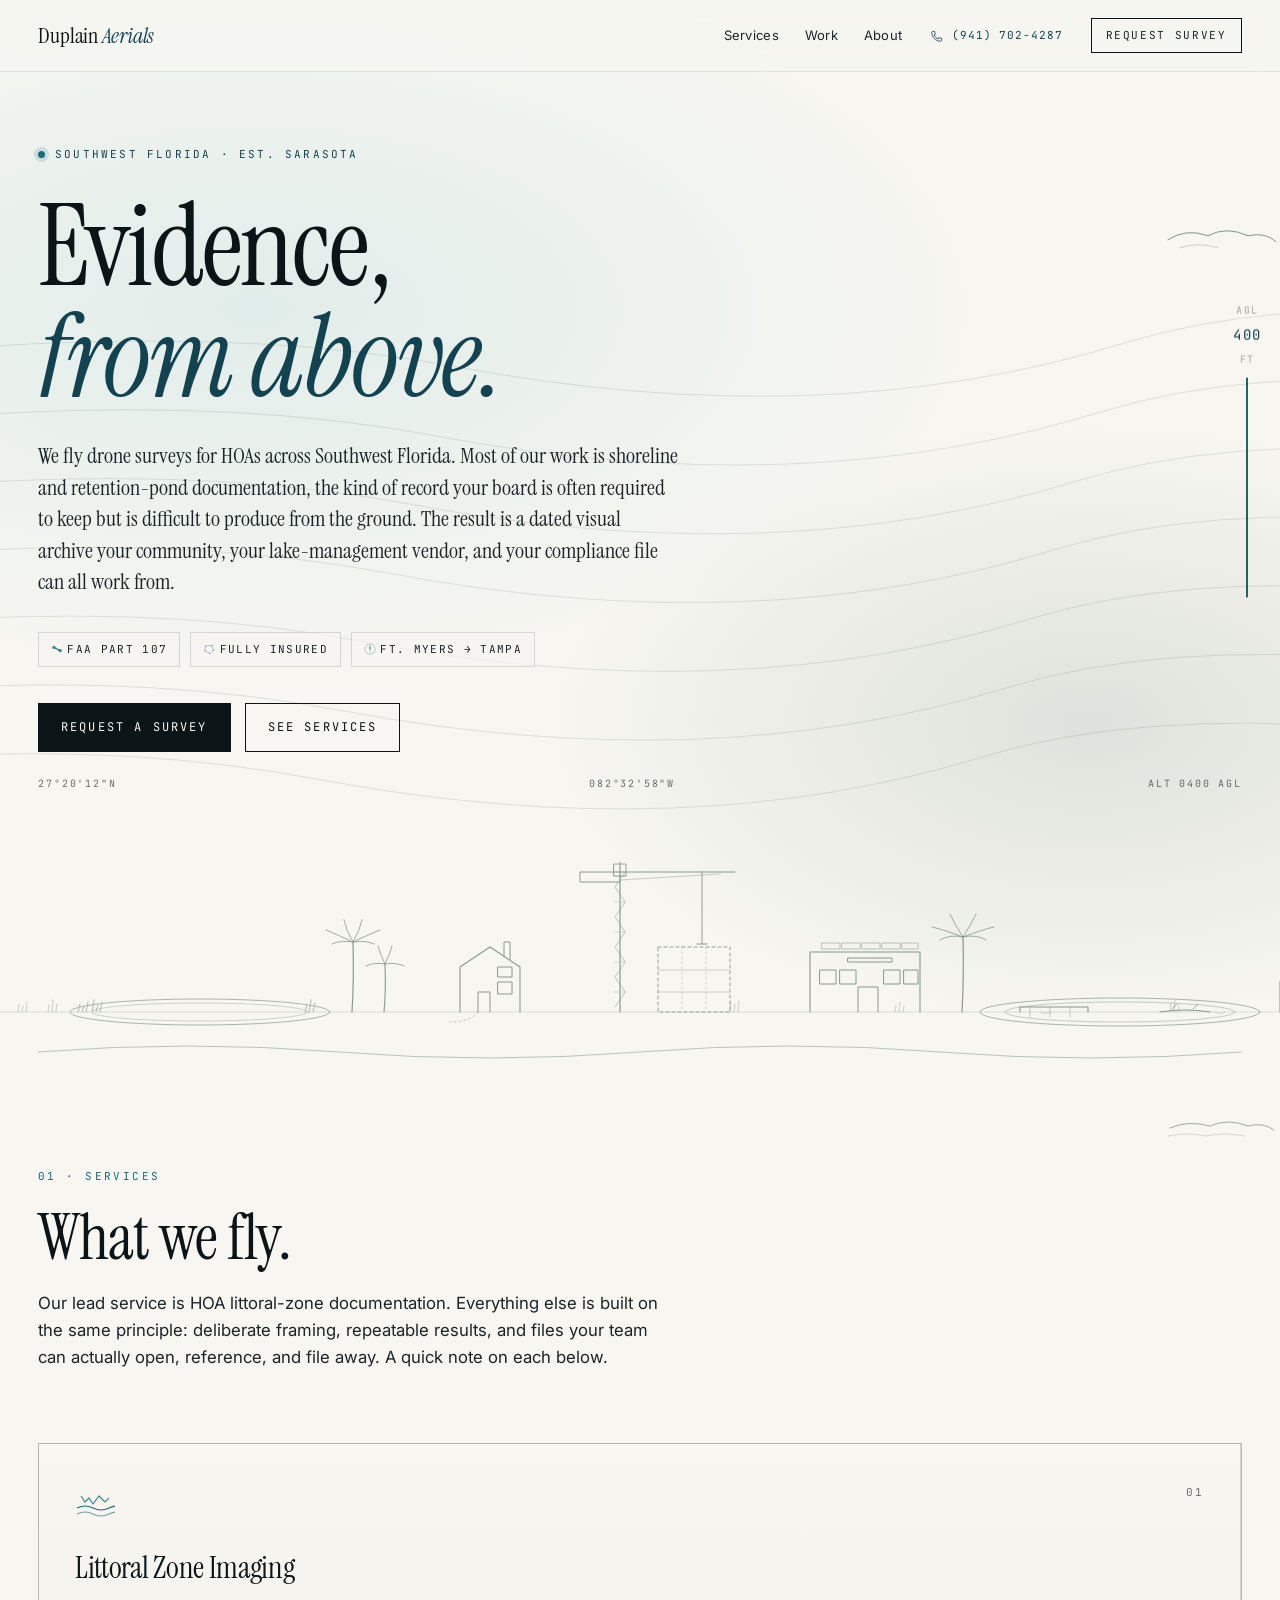
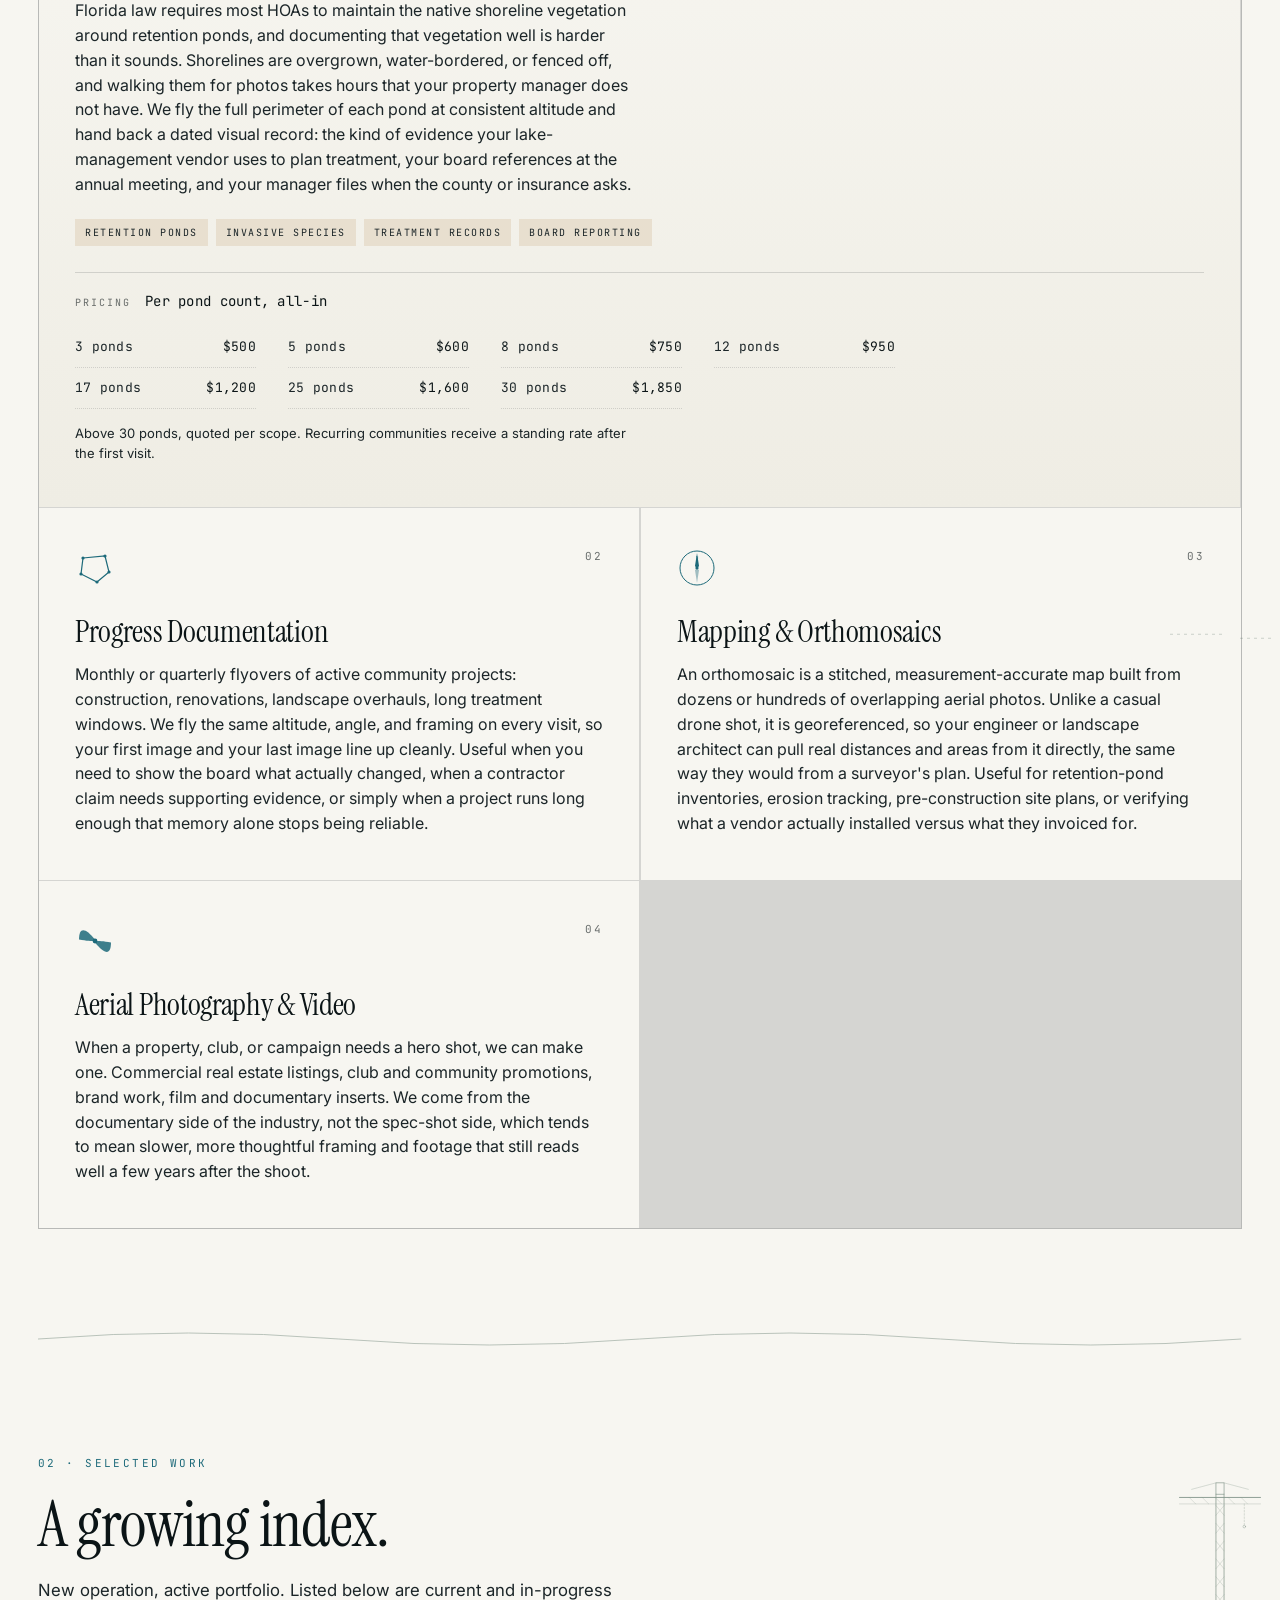
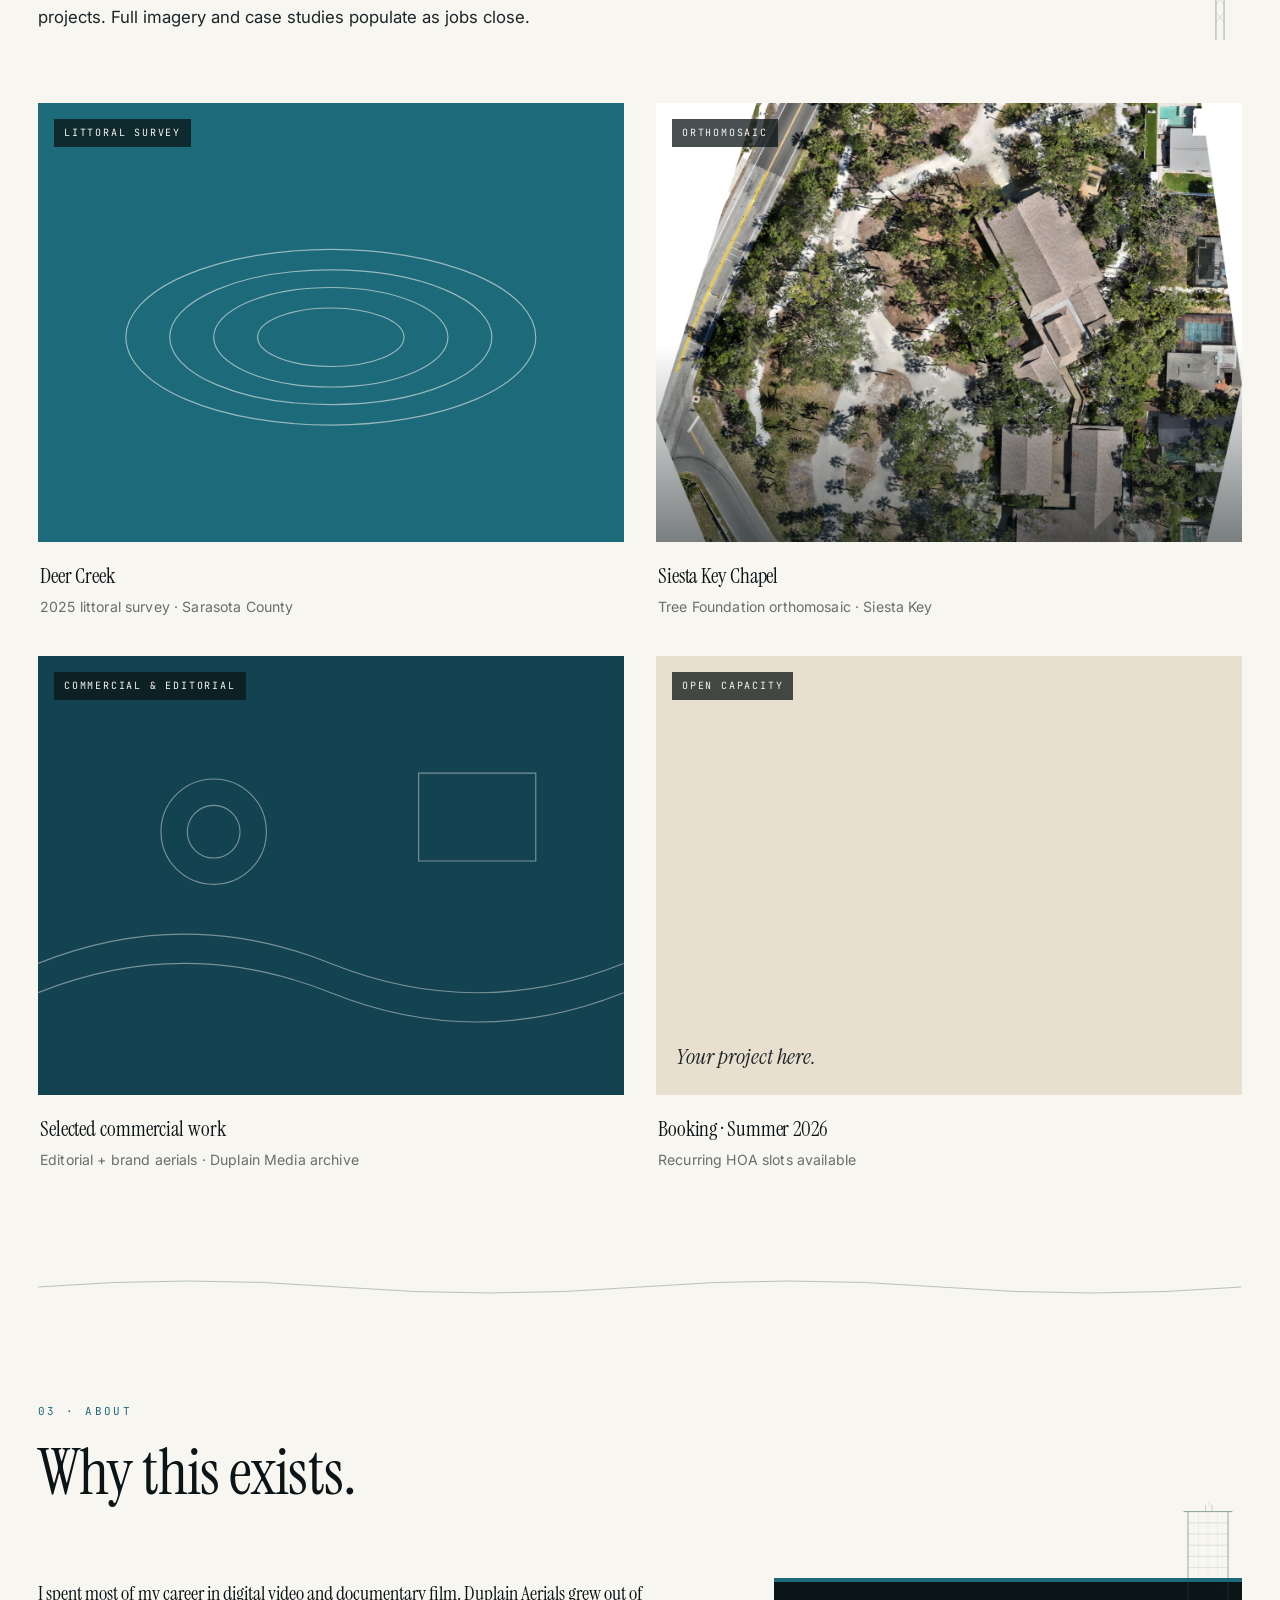
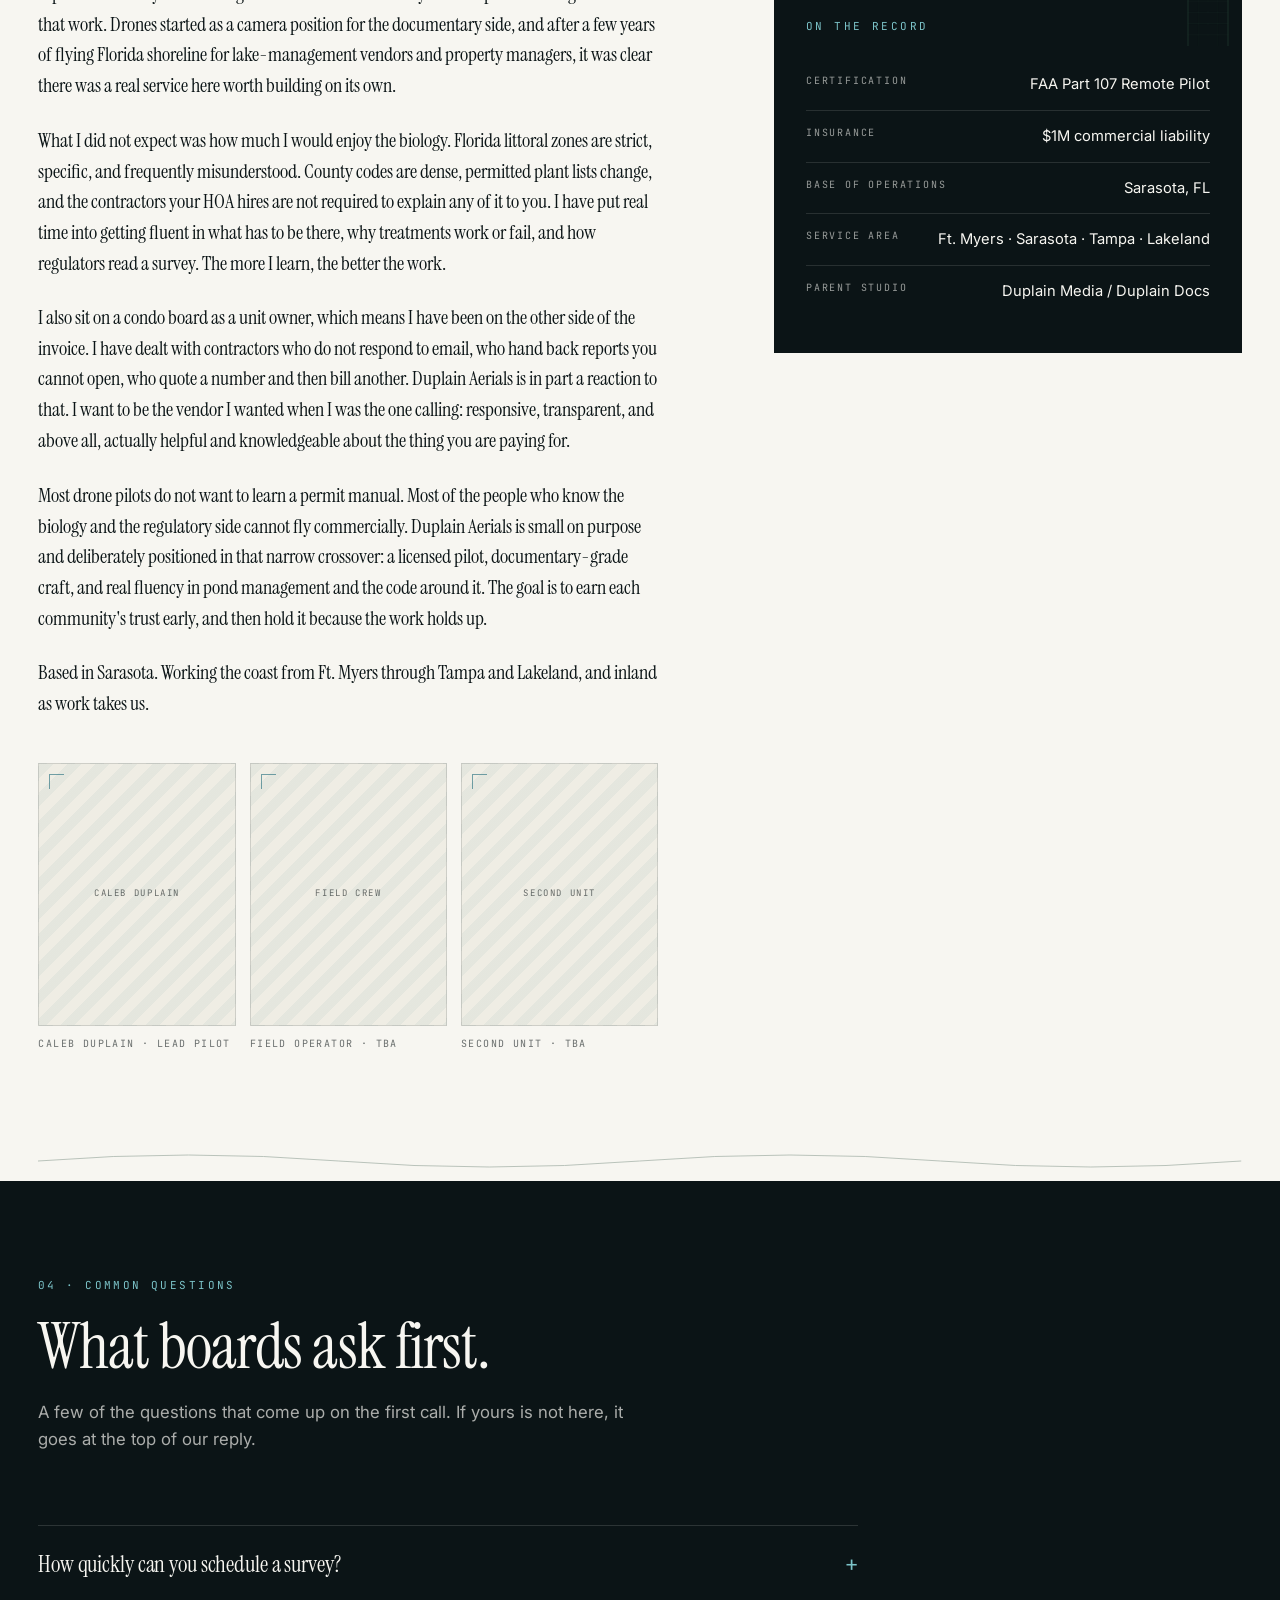
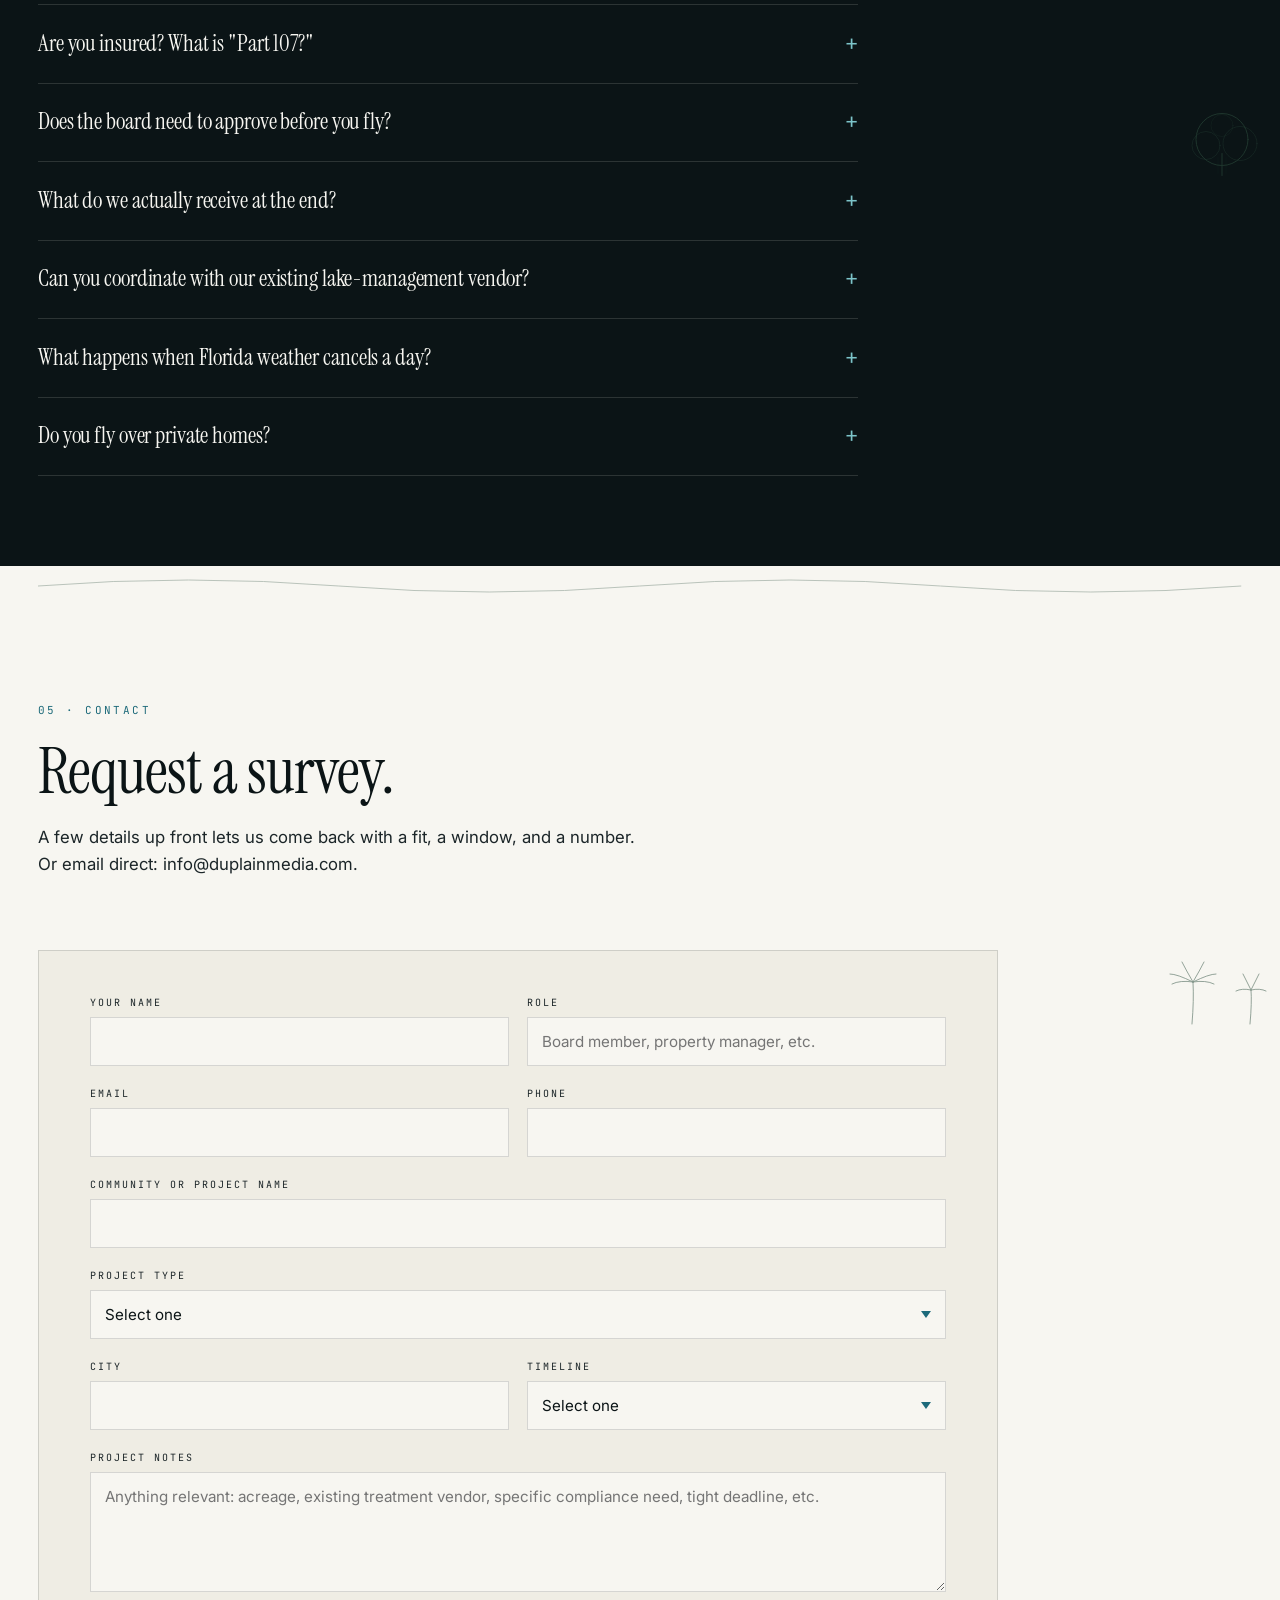
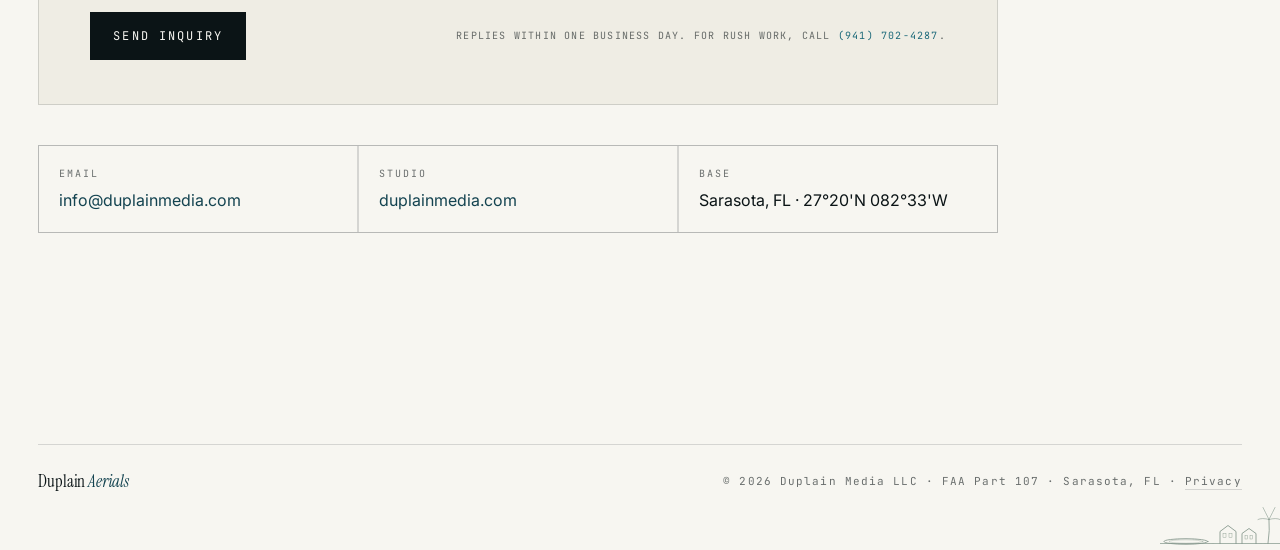
==== commit 43afe31b: "Drop real Siesta Key Chapel orthomosaic into work tile Replaces the placeholder contour SVG with the" ====
--- a/index.html
+++ b/index.html
@@ -590,14 +590,7 @@
 
         <article class="work-card" style="--accent: var(--estuary)">
           <div class="work-thumb">
-            <svg class="work-contours" viewBox="0 0 400 300" preserveAspectRatio="xMidYMid slice">
-              <g fill="none" stroke="currentColor" stroke-width=".8" opacity=".65">
-                <path d="M60 60 L340 70 L330 240 L70 230 Z"/>
-                <path d="M90 90 L310 100 L300 210 L100 200 Z"/>
-                <path d="M120 120 L280 128 L270 180 L130 172 Z"/>
-                <circle cx="200" cy="150" r="6" fill="currentColor" opacity=".35"/>
-              </g>
-            </svg>
+            <img src="assets/img/work/siesta-chapel-orthomosaic.jpg" alt="Top-down orthomosaic of the Siesta Key Chapel tree foundation, generated from 652 drone images." loading="lazy" width="1386" height="2000">
             <span class="work-tag">Orthomosaic</span>
             <span class="work-meta"><span>27°15'N</span><span>082°33'W</span><span>380 AGL</span></span>
           </div>
--- a/assets/css/style.css
+++ b/assets/css/style.css
@@ -803,6 +803,28 @@
   height: 100%;
 }
 
+.work-thumb img {
+  position: absolute;
+  inset: 0;
+  width: 100%;
+  height: 100%;
+  object-fit: cover;
+  display: block;
+}
+
+.work-thumb::after {
+  content: "";
+  position: absolute;
+  inset: 0;
+  background: linear-gradient(180deg, rgba(11, 20, 22, 0) 0%, rgba(11, 20, 22, 0) 55%, rgba(11, 20, 22, .55) 100%);
+  pointer-events: none;
+  z-index: 1;
+  opacity: 0;
+  transition: opacity .25s var(--e);
+}
+
+.work-thumb:has(img)::after { opacity: 1; }
+
 .work-tag {
   position: absolute;
   top: 16px;
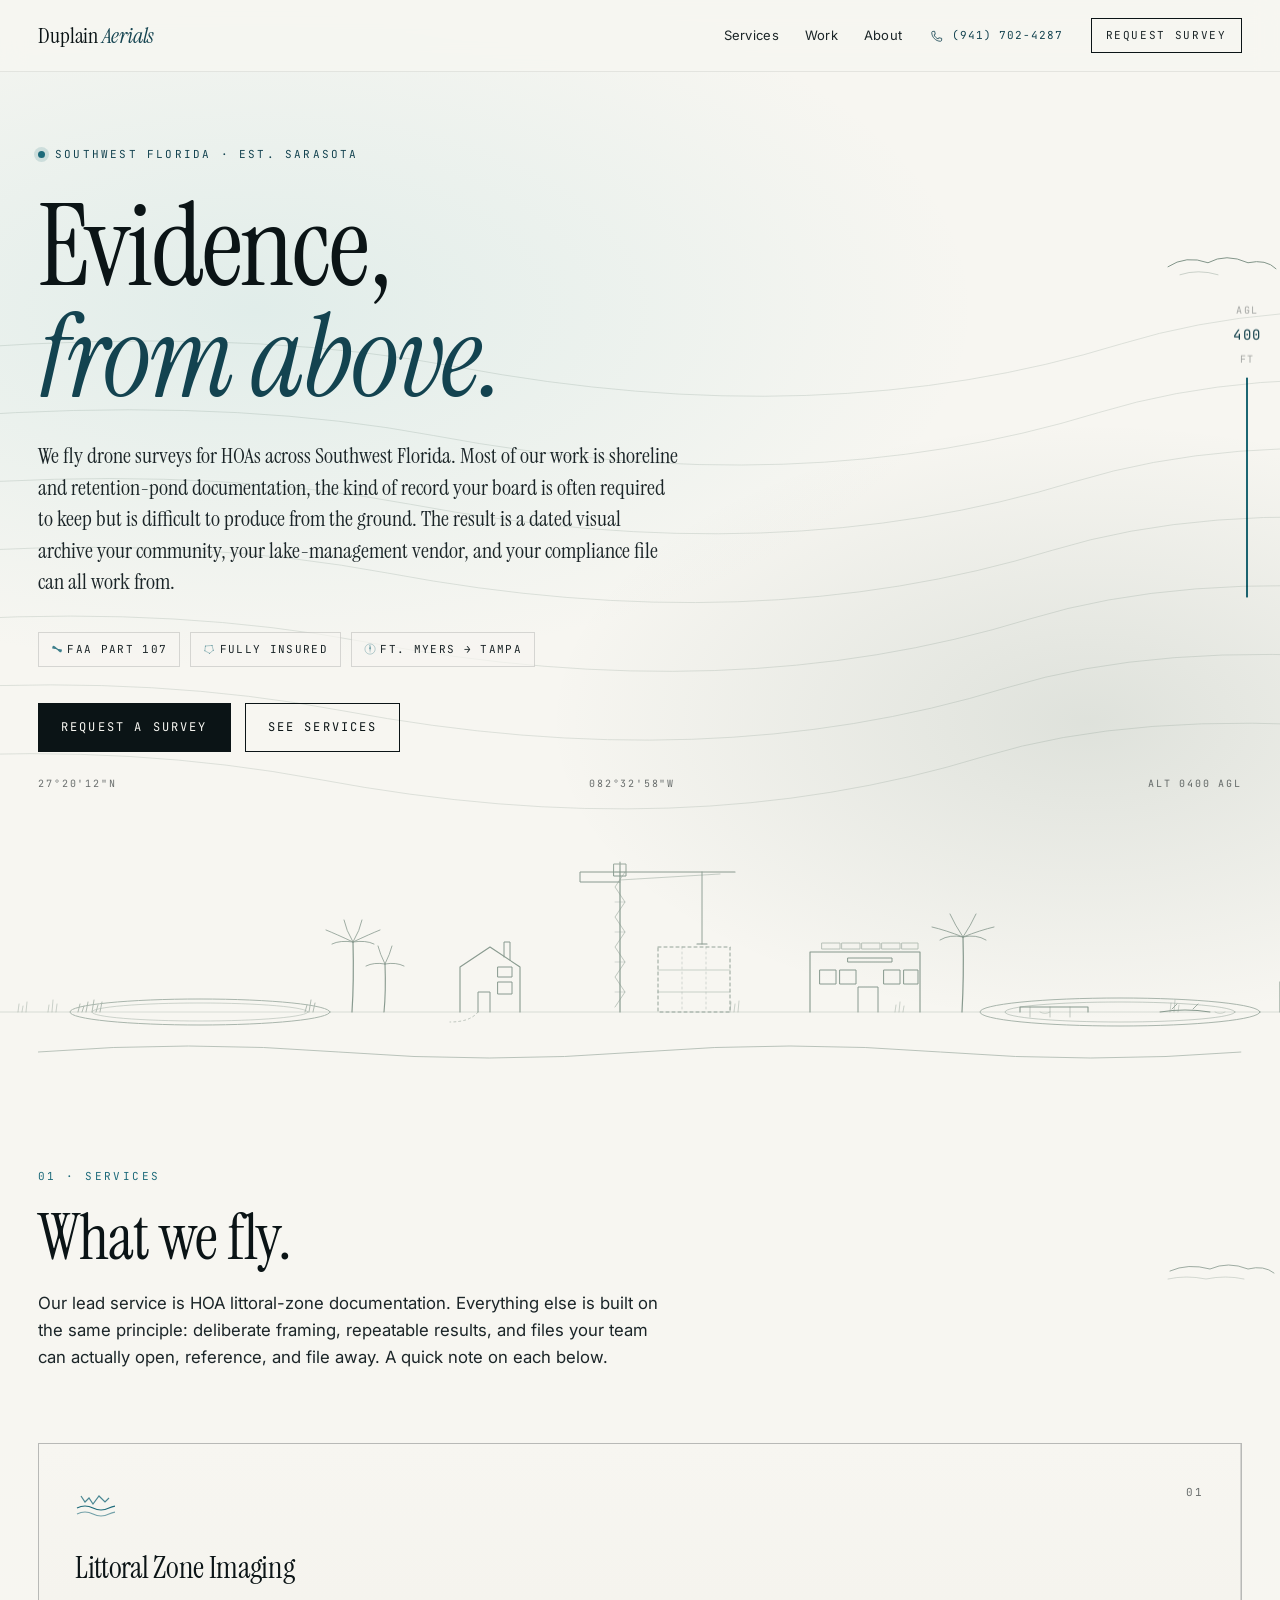
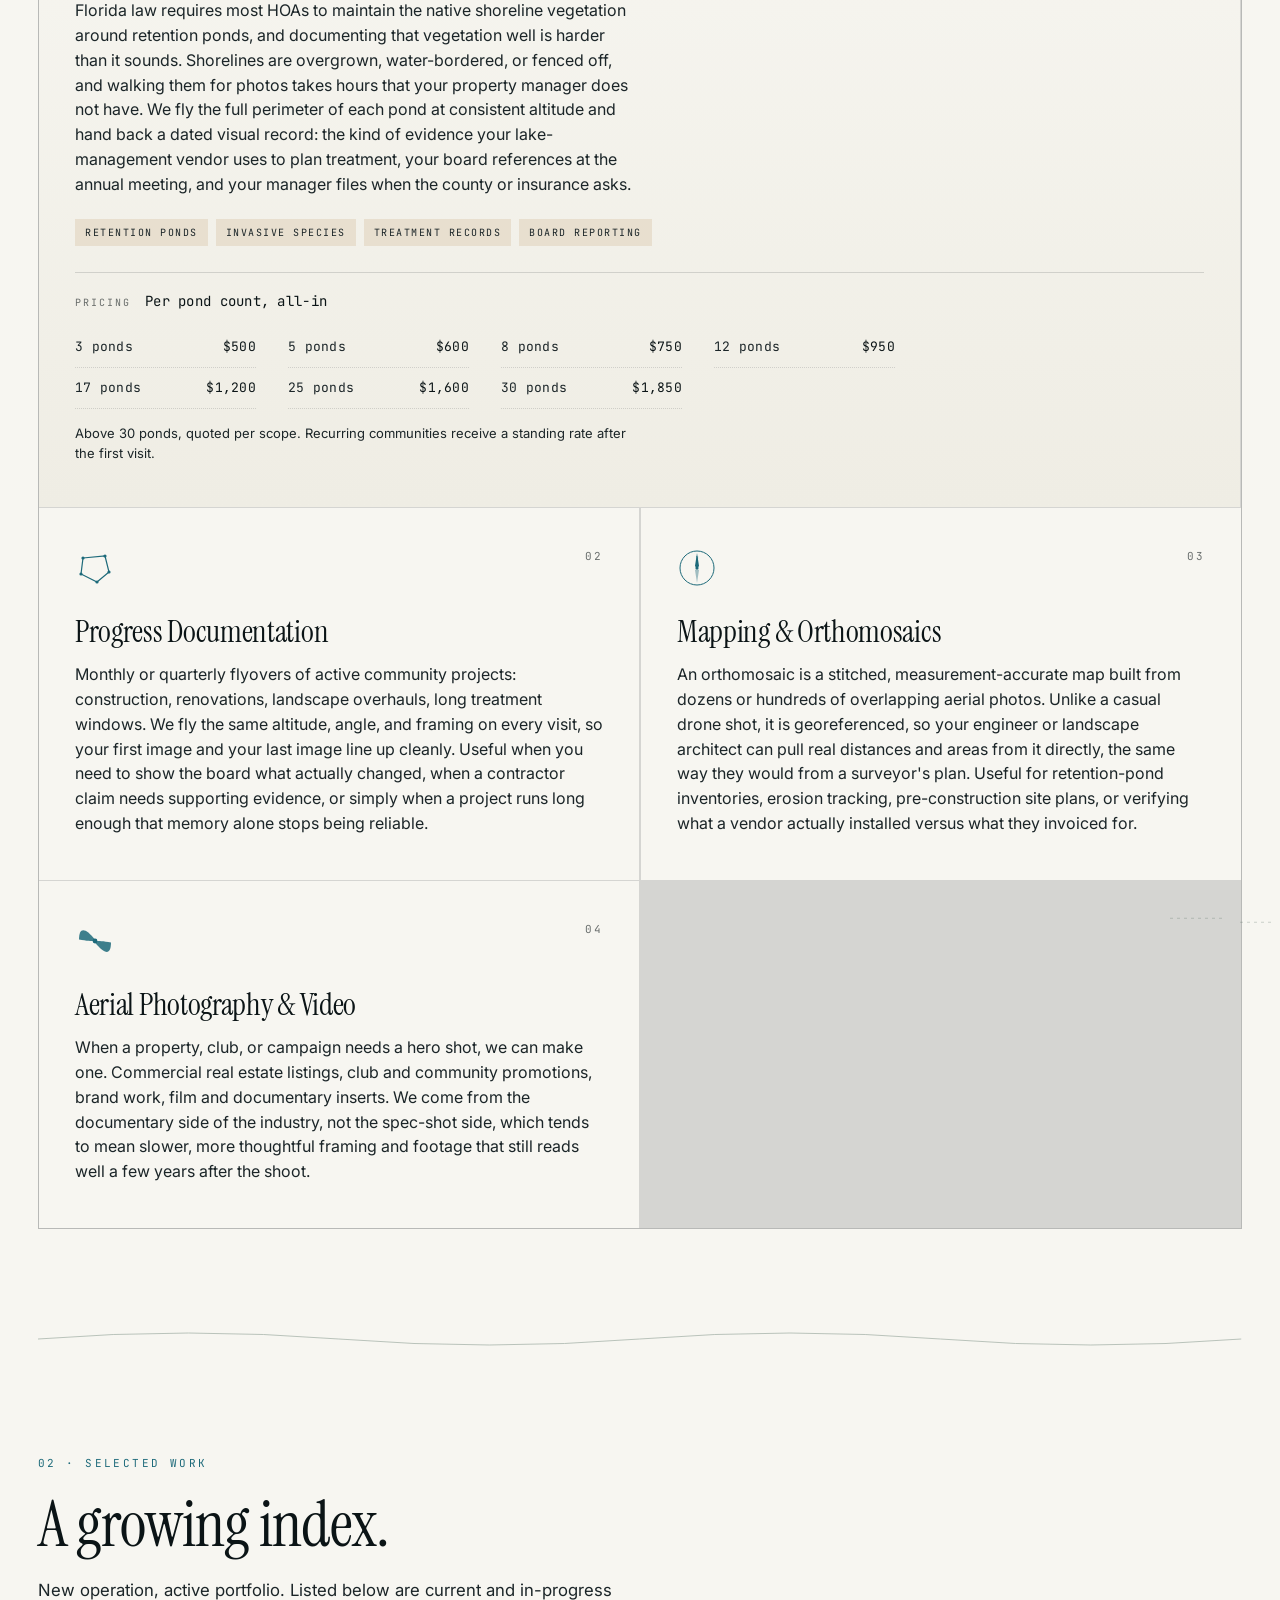
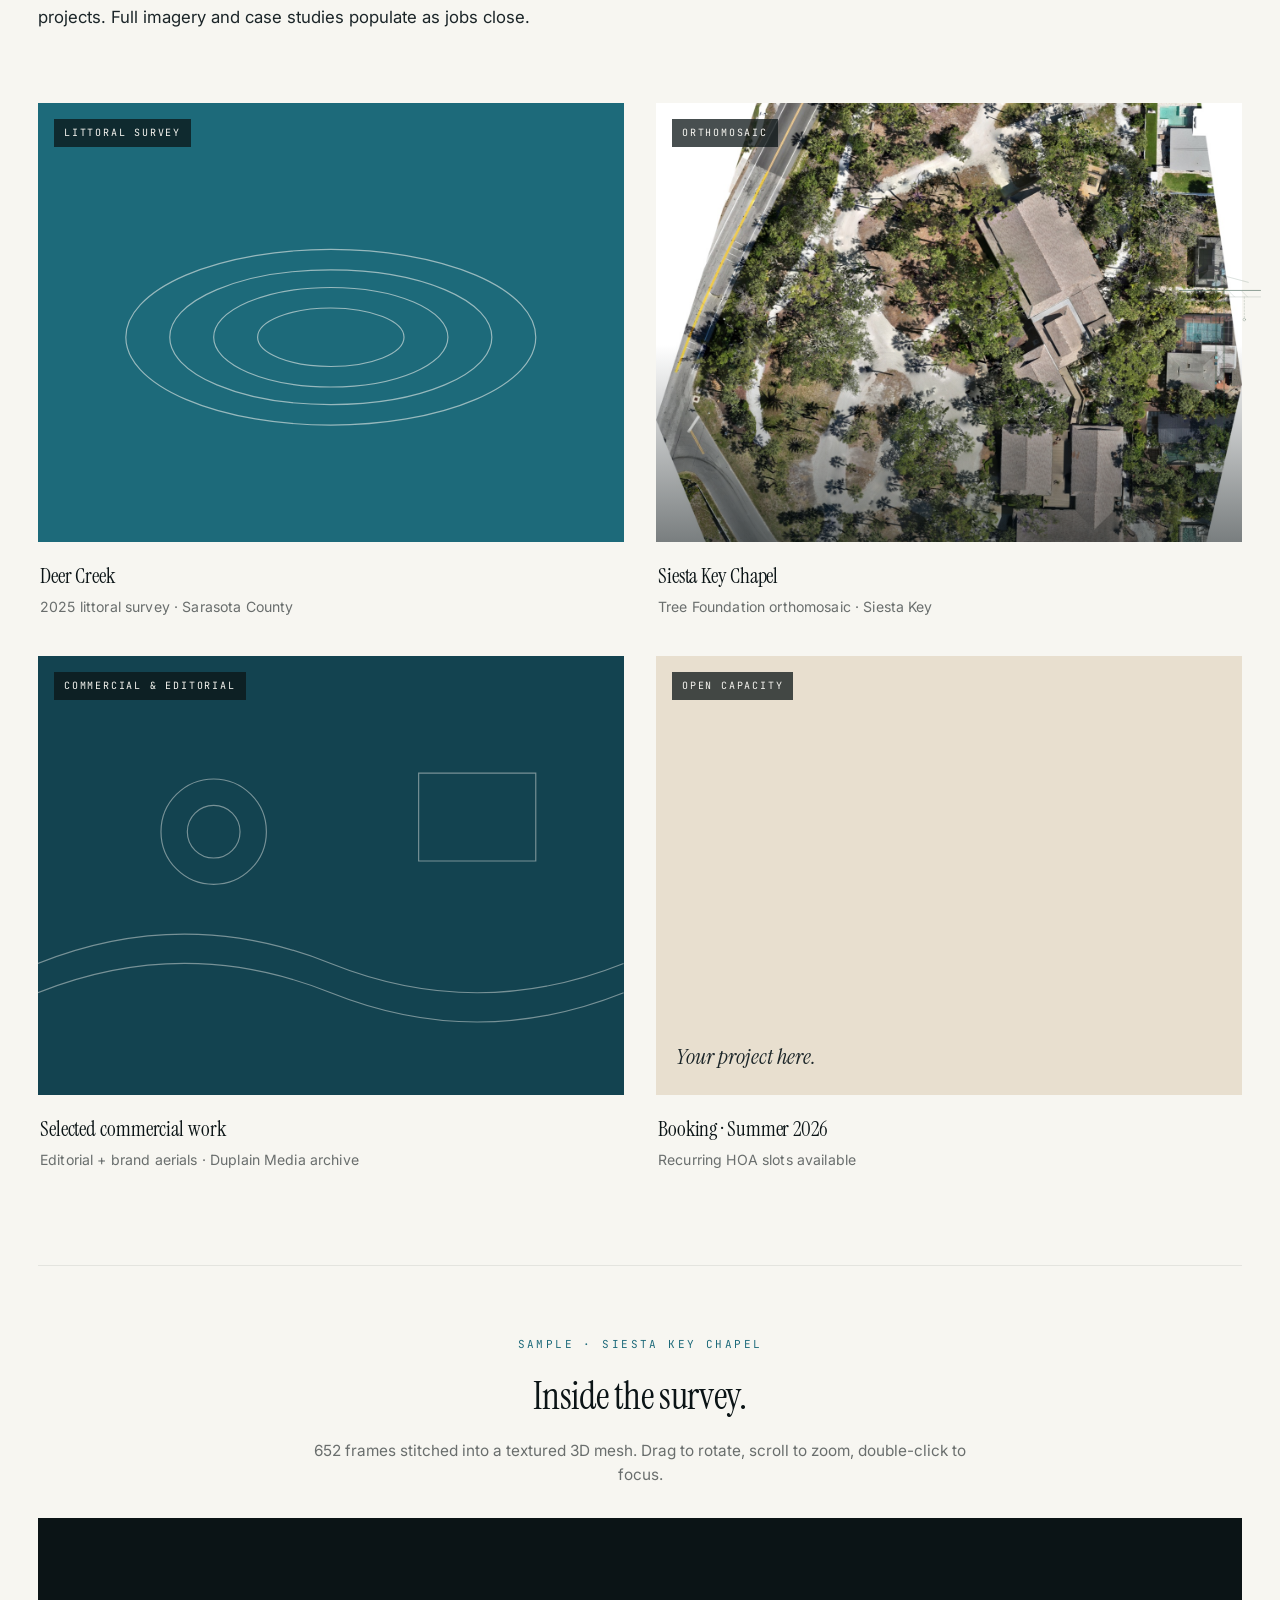
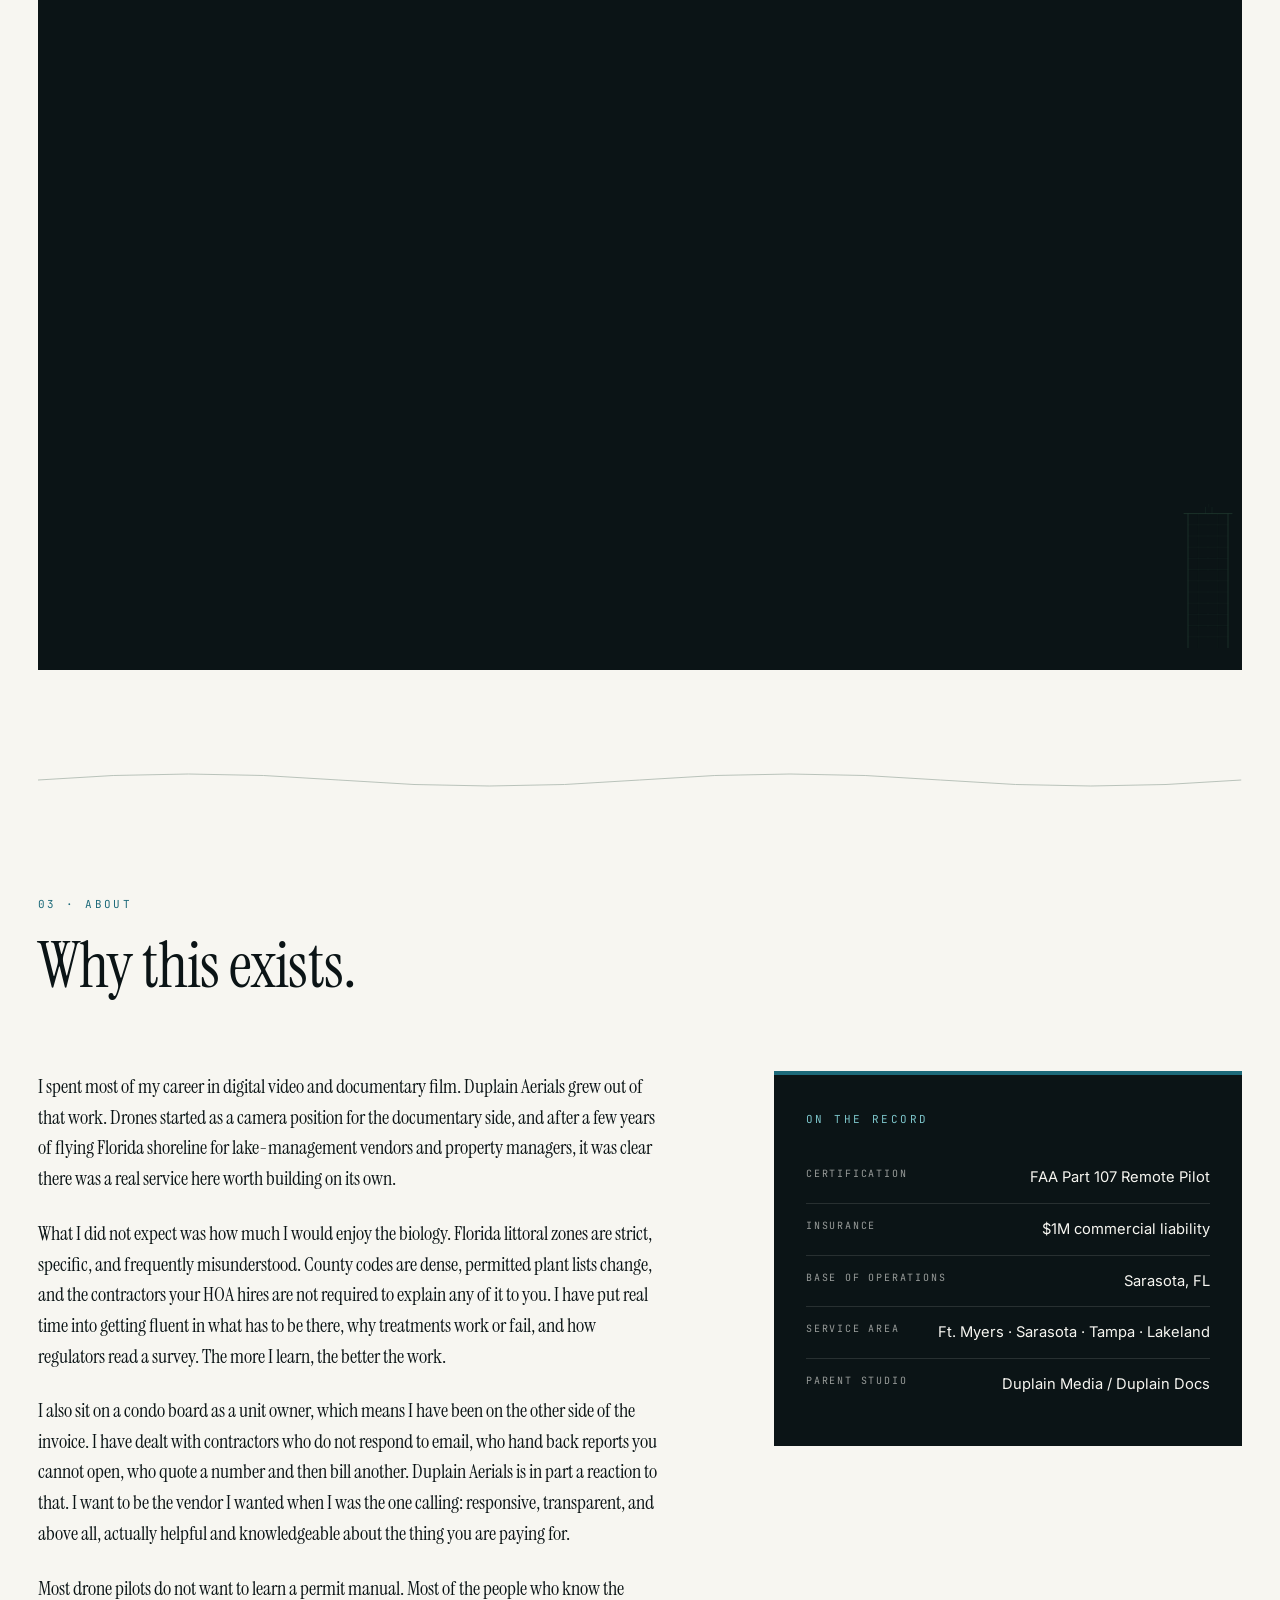
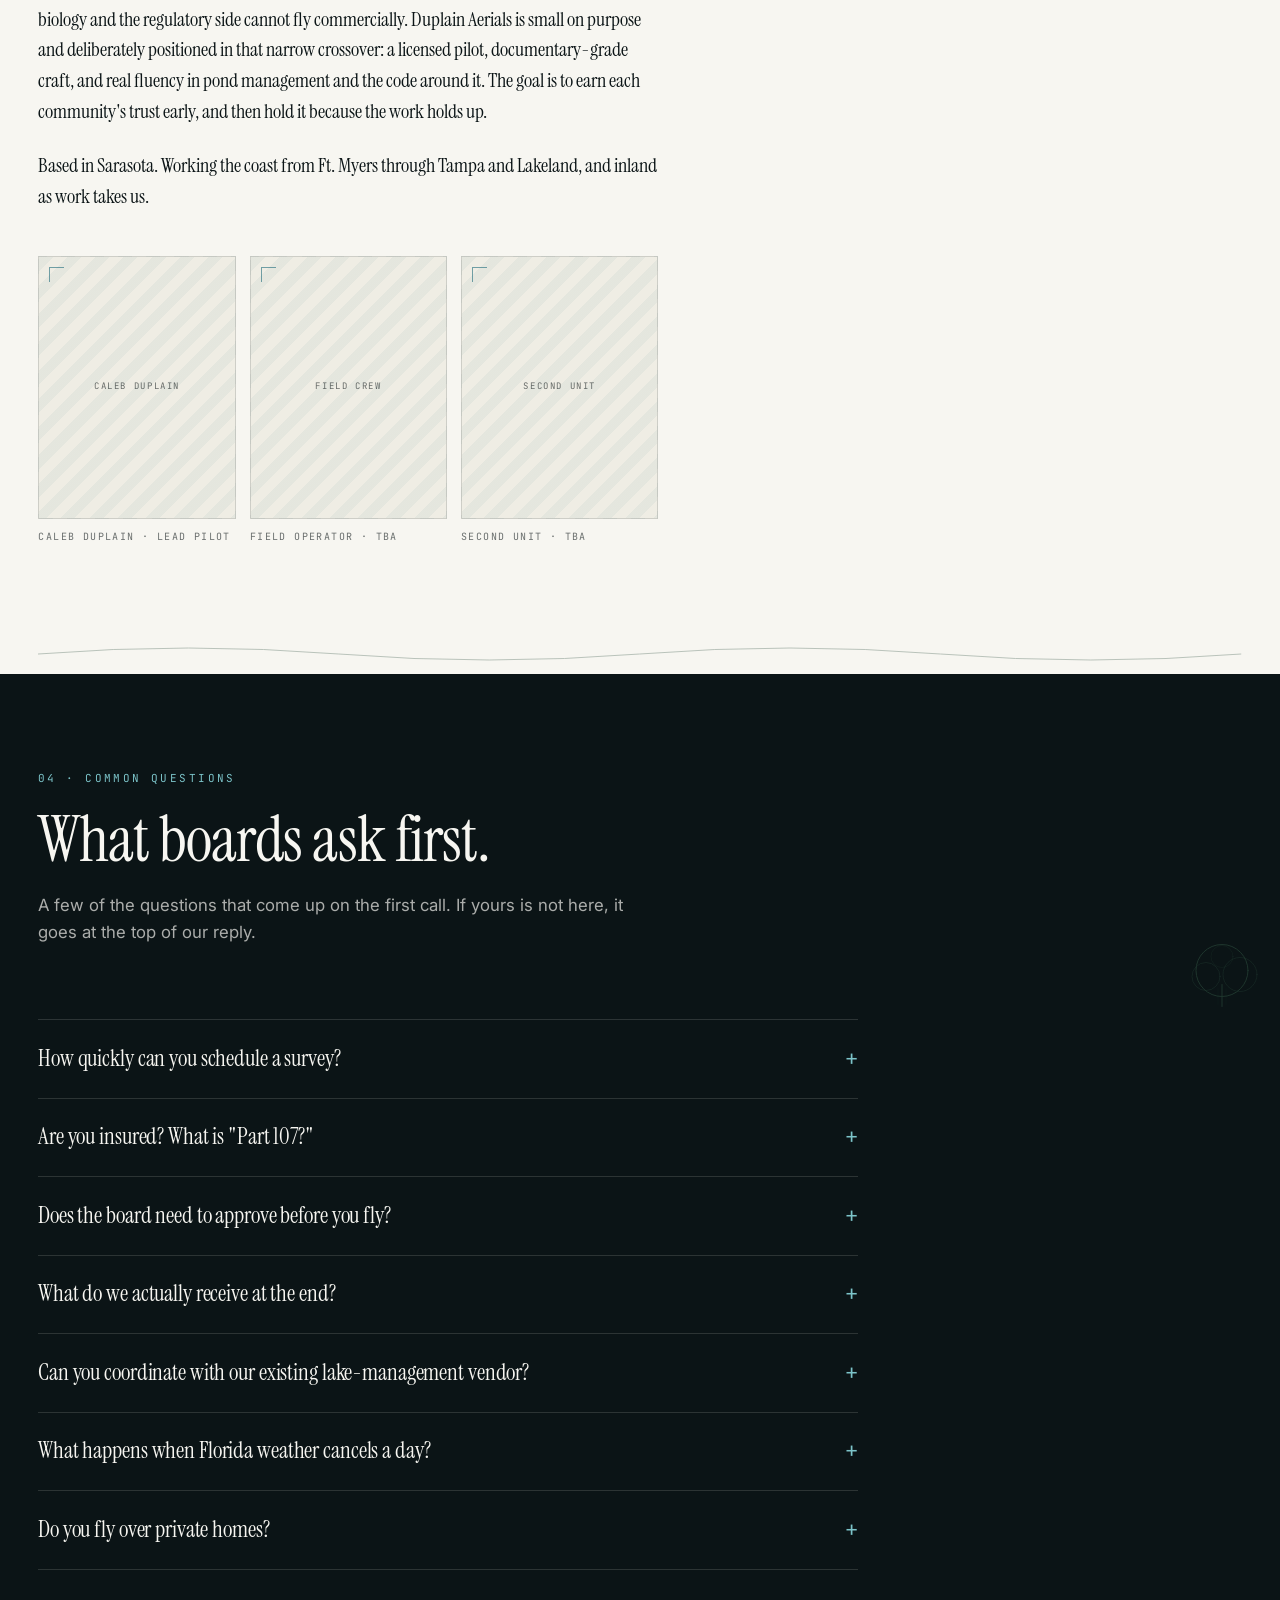
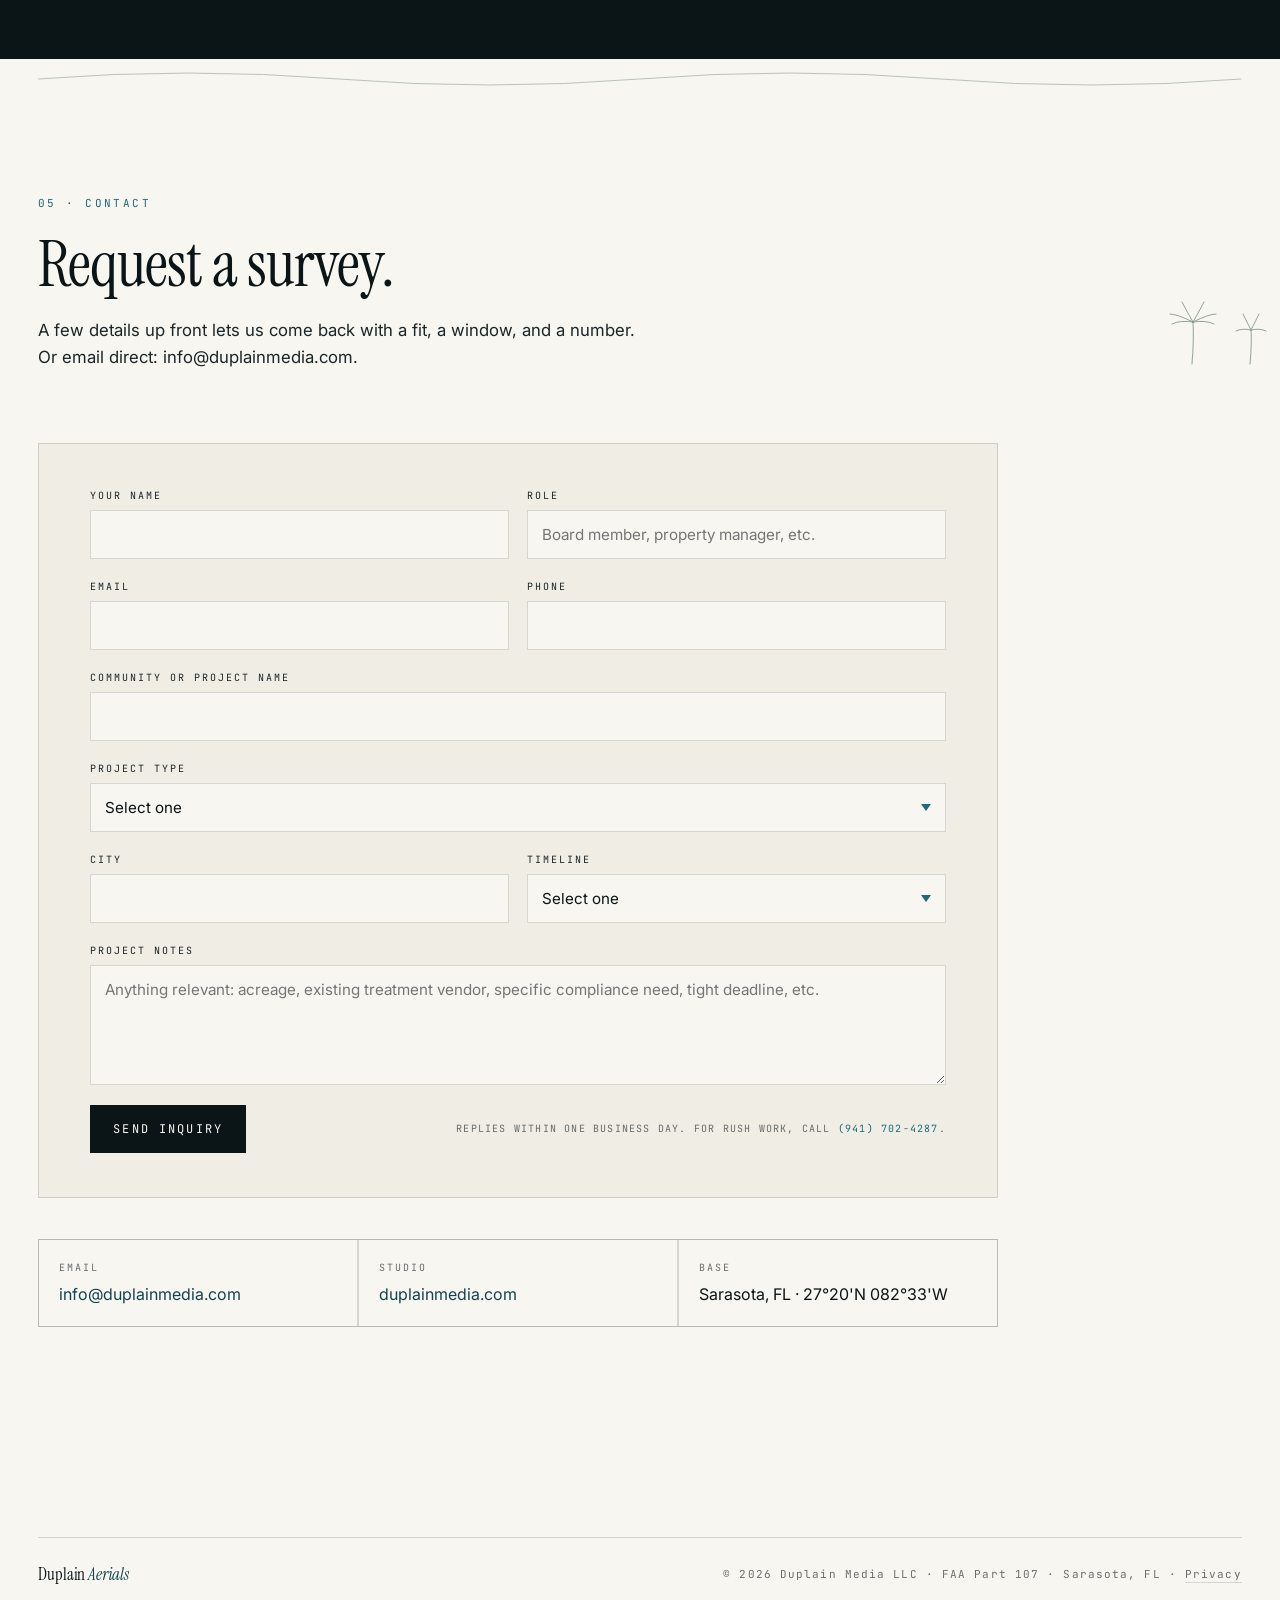
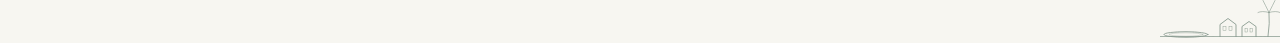
==== commit 74e0e5ec: "Add interactive 3D survey embed below work grid Drops a Sketchfab iframe into the Selected Work sect" ====
--- a/index.html
+++ b/index.html
@@ -631,6 +631,22 @@
           </div>
         </article>
       </div>
+
+      <div class="work-feature">
+        <div class="work-feature-head">
+          <span class="work-feature-eyebrow">Sample · Siesta Key Chapel</span>
+          <h3 class="work-feature-title">Inside the survey.</h3>
+          <p class="work-feature-lede">652 frames stitched into a textured 3D mesh. Drag to rotate, scroll to zoom, double-click to focus.</p>
+        </div>
+        <div class="work-feature-frame">
+          <iframe
+            title="Siesta Key Chapel · Tree Foundation"
+            src="https://sketchfab.com/models/7f28a89987fb49048c5be09cc8a310ad/embed"
+            loading="lazy"
+            allow="autoplay; fullscreen; xr-spatial-tracking"
+            allowfullscreen></iframe>
+        </div>
+      </div>
     </section>
 
     <div class="section-divider" aria-hidden="true">
--- a/assets/css/style.css
+++ b/assets/css/style.css
@@ -896,6 +896,66 @@
 
 @media (max-width: 700px) { .work-grid { grid-template-columns: 1fr; gap: 24px; } }
 
+.work-feature {
+  margin-top: 88px;
+  padding-top: 64px;
+  border-top: 1px solid rgba(11, 20, 22, .08);
+}
+
+.work-feature-head {
+  max-width: 680px;
+  margin: 0 auto 32px;
+  text-align: center;
+}
+
+.work-feature-eyebrow {
+  display: inline-block;
+  font-family: var(--mono);
+  font-size: 11px;
+  letter-spacing: .22em;
+  text-transform: uppercase;
+  color: var(--gulf);
+  margin-bottom: 14px;
+}
+
+.work-feature-title {
+  font-family: var(--serif);
+  font-weight: 400;
+  font-size: clamp(1.6rem, 3vw, 2.4rem);
+  margin: 0 0 12px;
+  letter-spacing: -.01em;
+  color: var(--ink);
+}
+
+.work-feature-lede {
+  font-size: .96rem;
+  color: var(--muted);
+  margin: 0;
+  line-height: 1.55;
+}
+
+.work-feature-frame {
+  position: relative;
+  width: 100%;
+  aspect-ratio: 16 / 10;
+  background: var(--ink);
+  overflow: hidden;
+}
+
+.work-feature-frame iframe {
+  position: absolute;
+  inset: 0;
+  width: 100%;
+  height: 100%;
+  border: 0;
+  display: block;
+}
+
+@media (max-width: 700px) {
+  .work-feature { margin-top: 56px; padding-top: 44px; }
+  .work-feature-frame { aspect-ratio: 4 / 3; }
+}
+
 /* ---------------- about ---------------- */
 
 .about-grid {
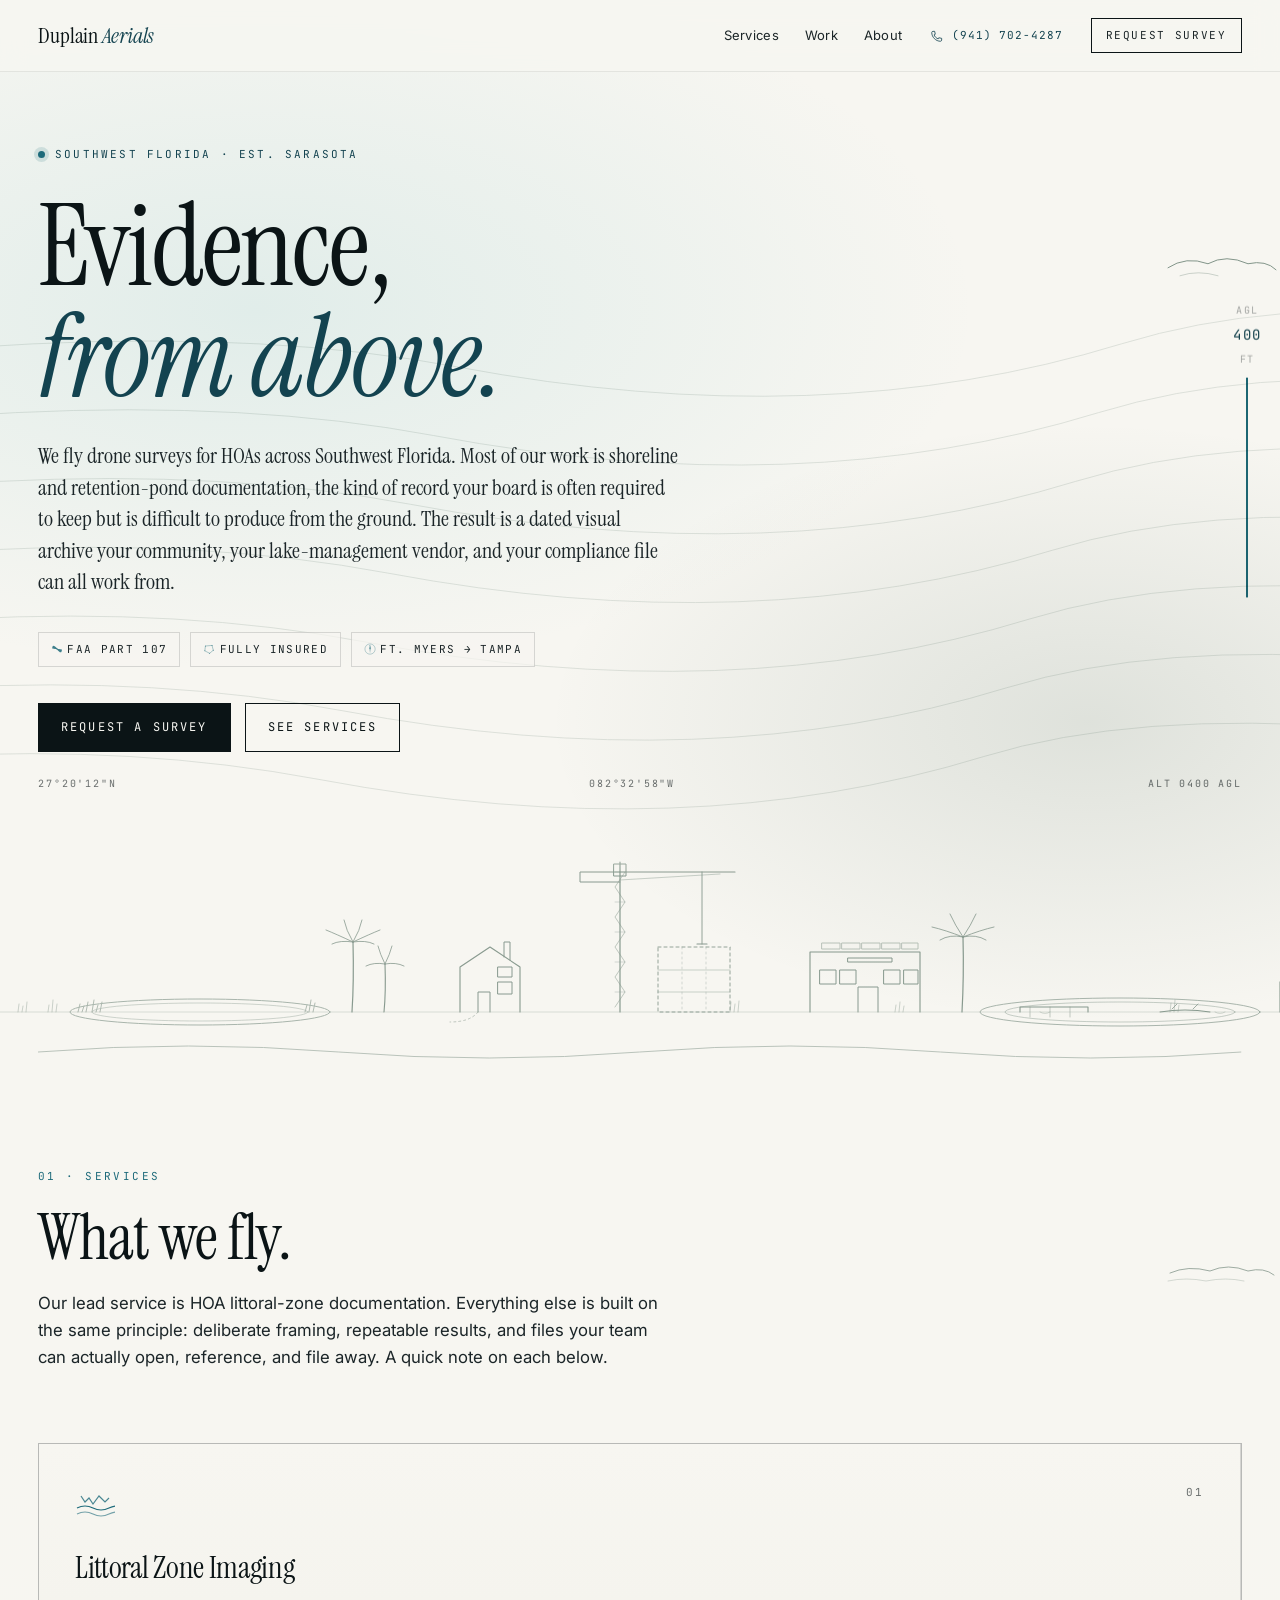
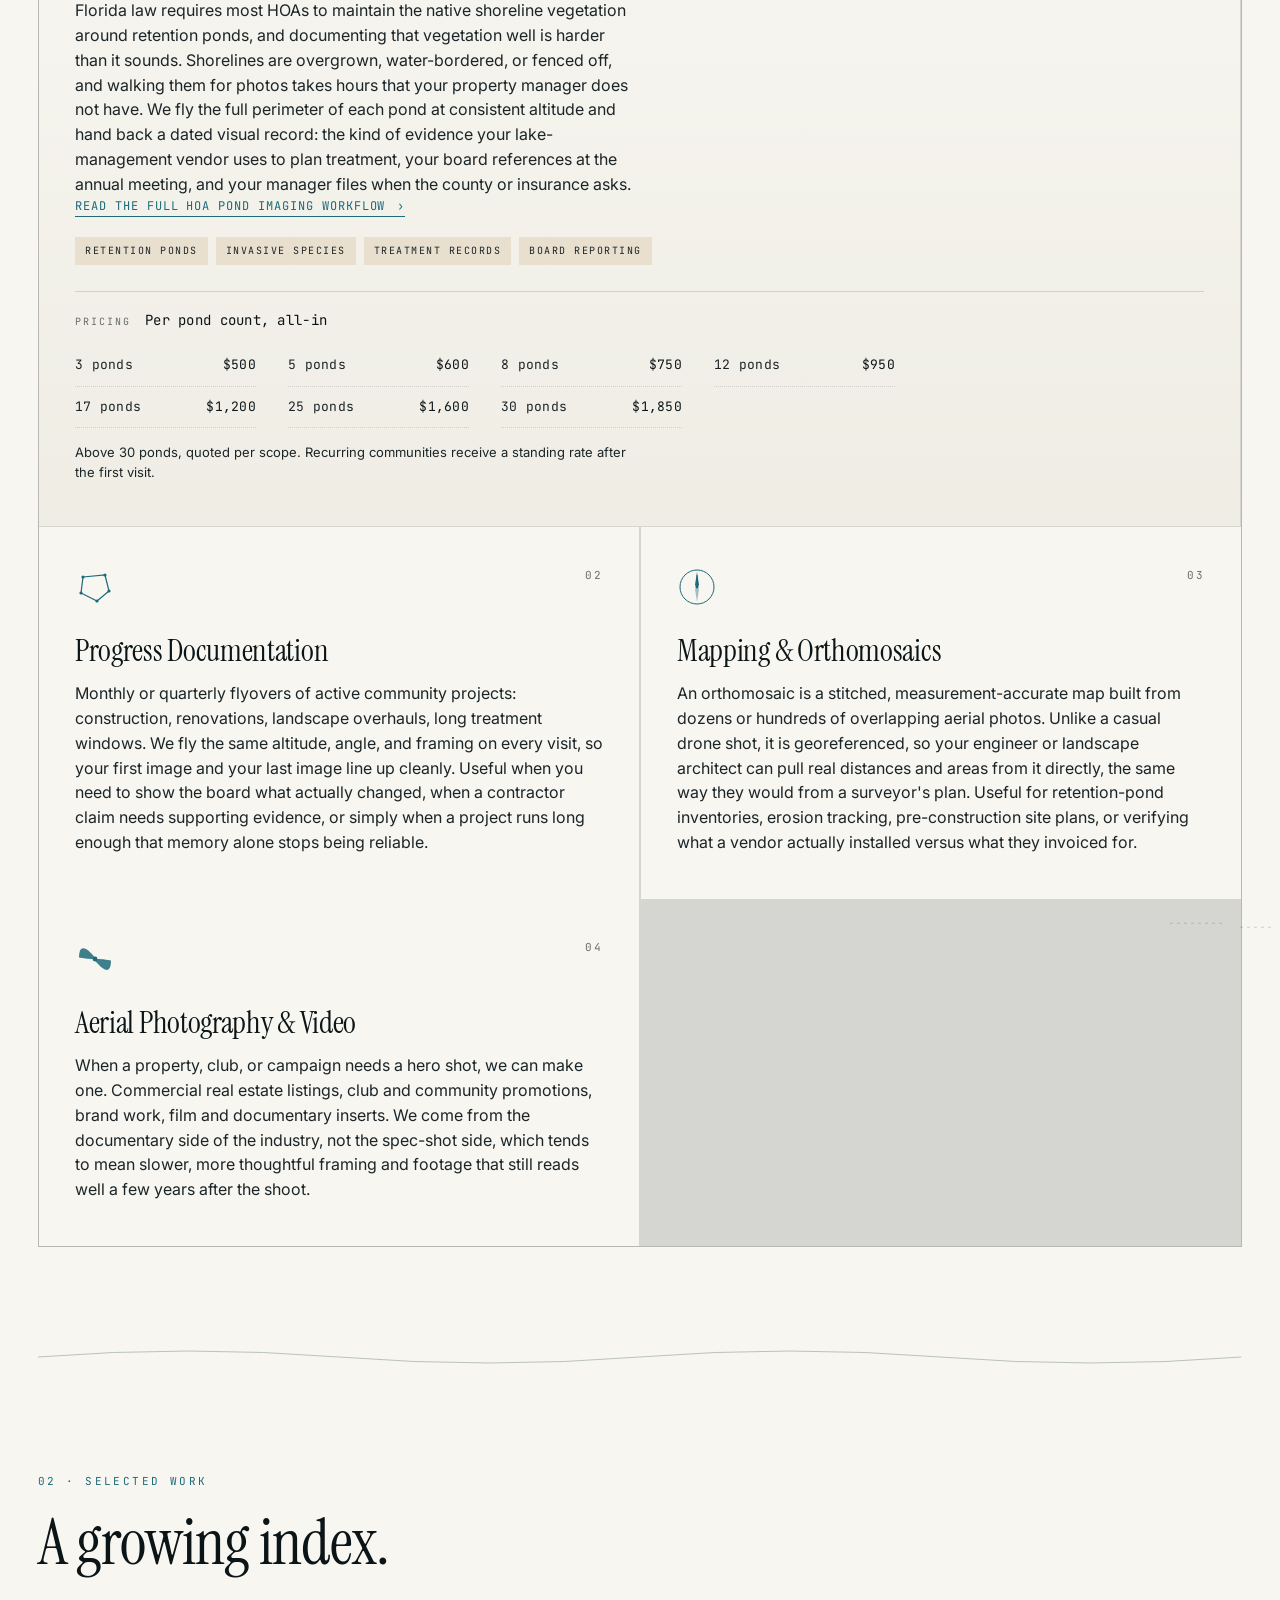
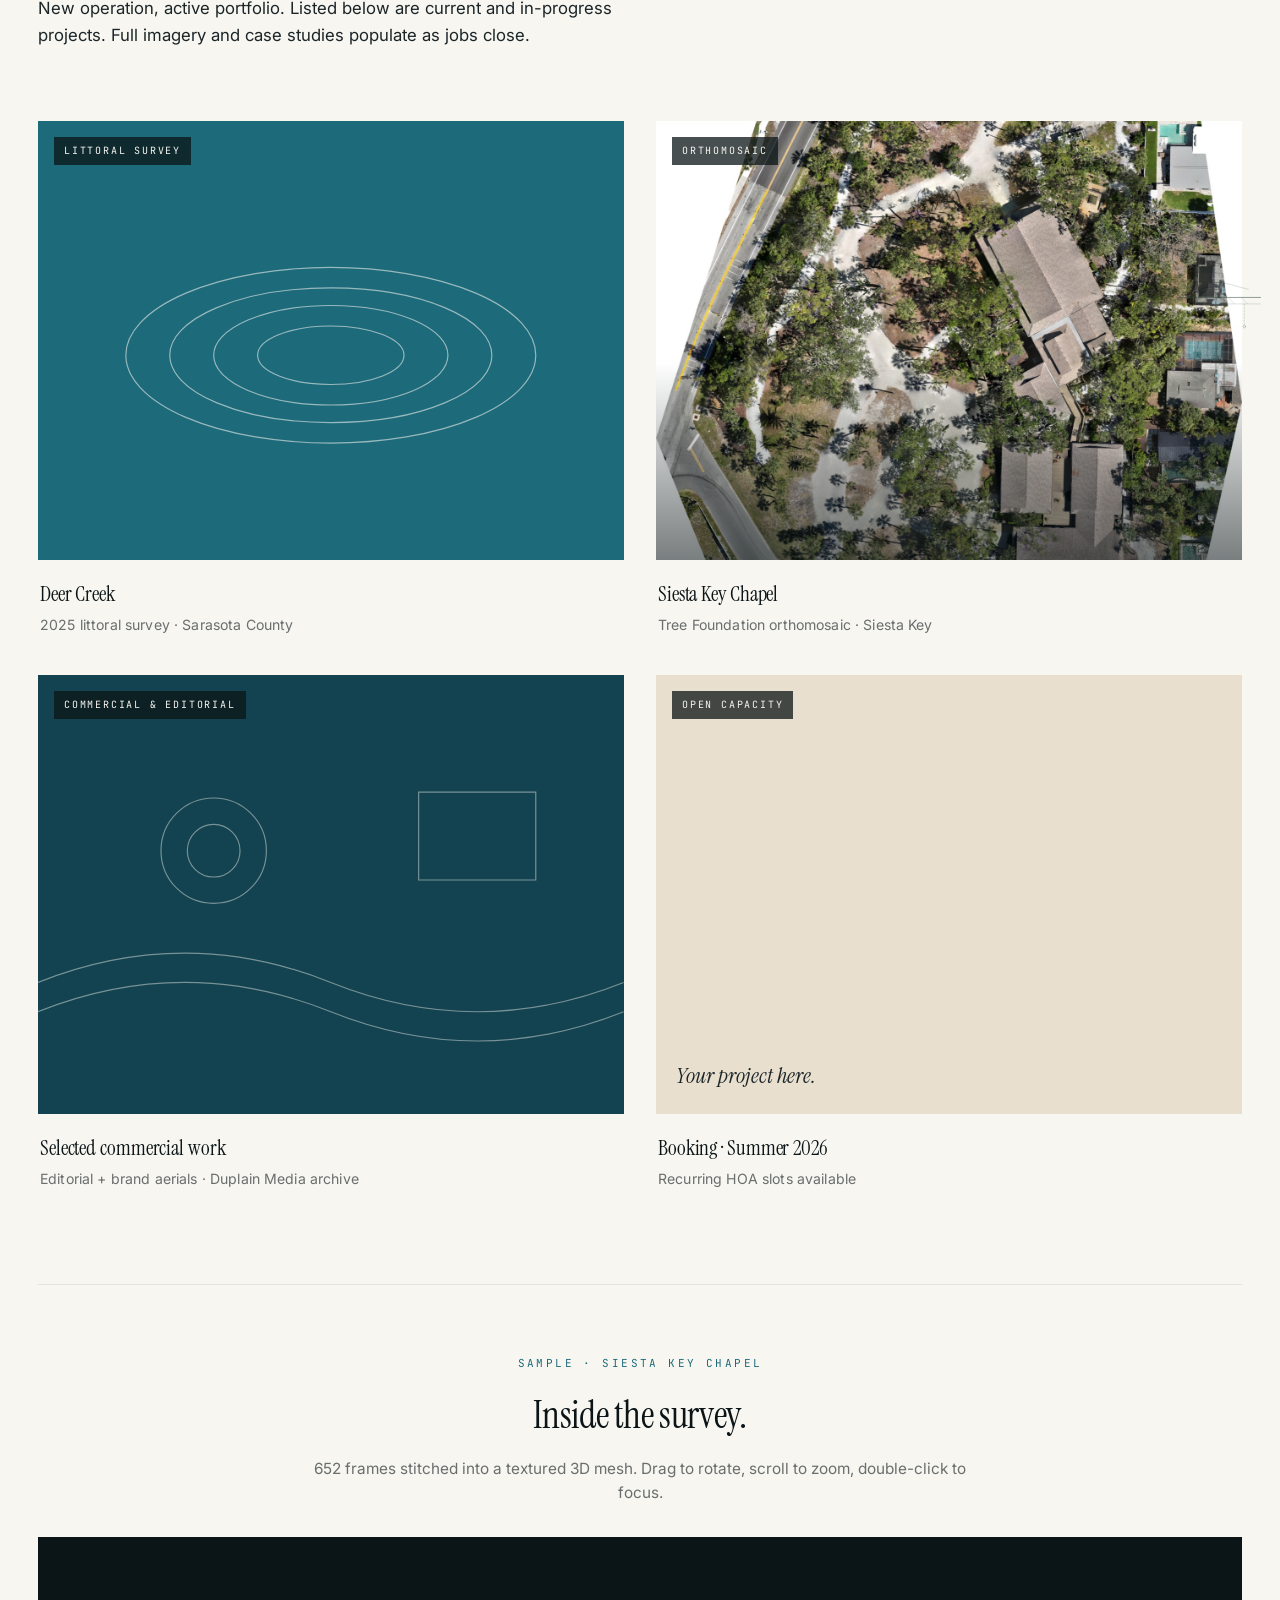
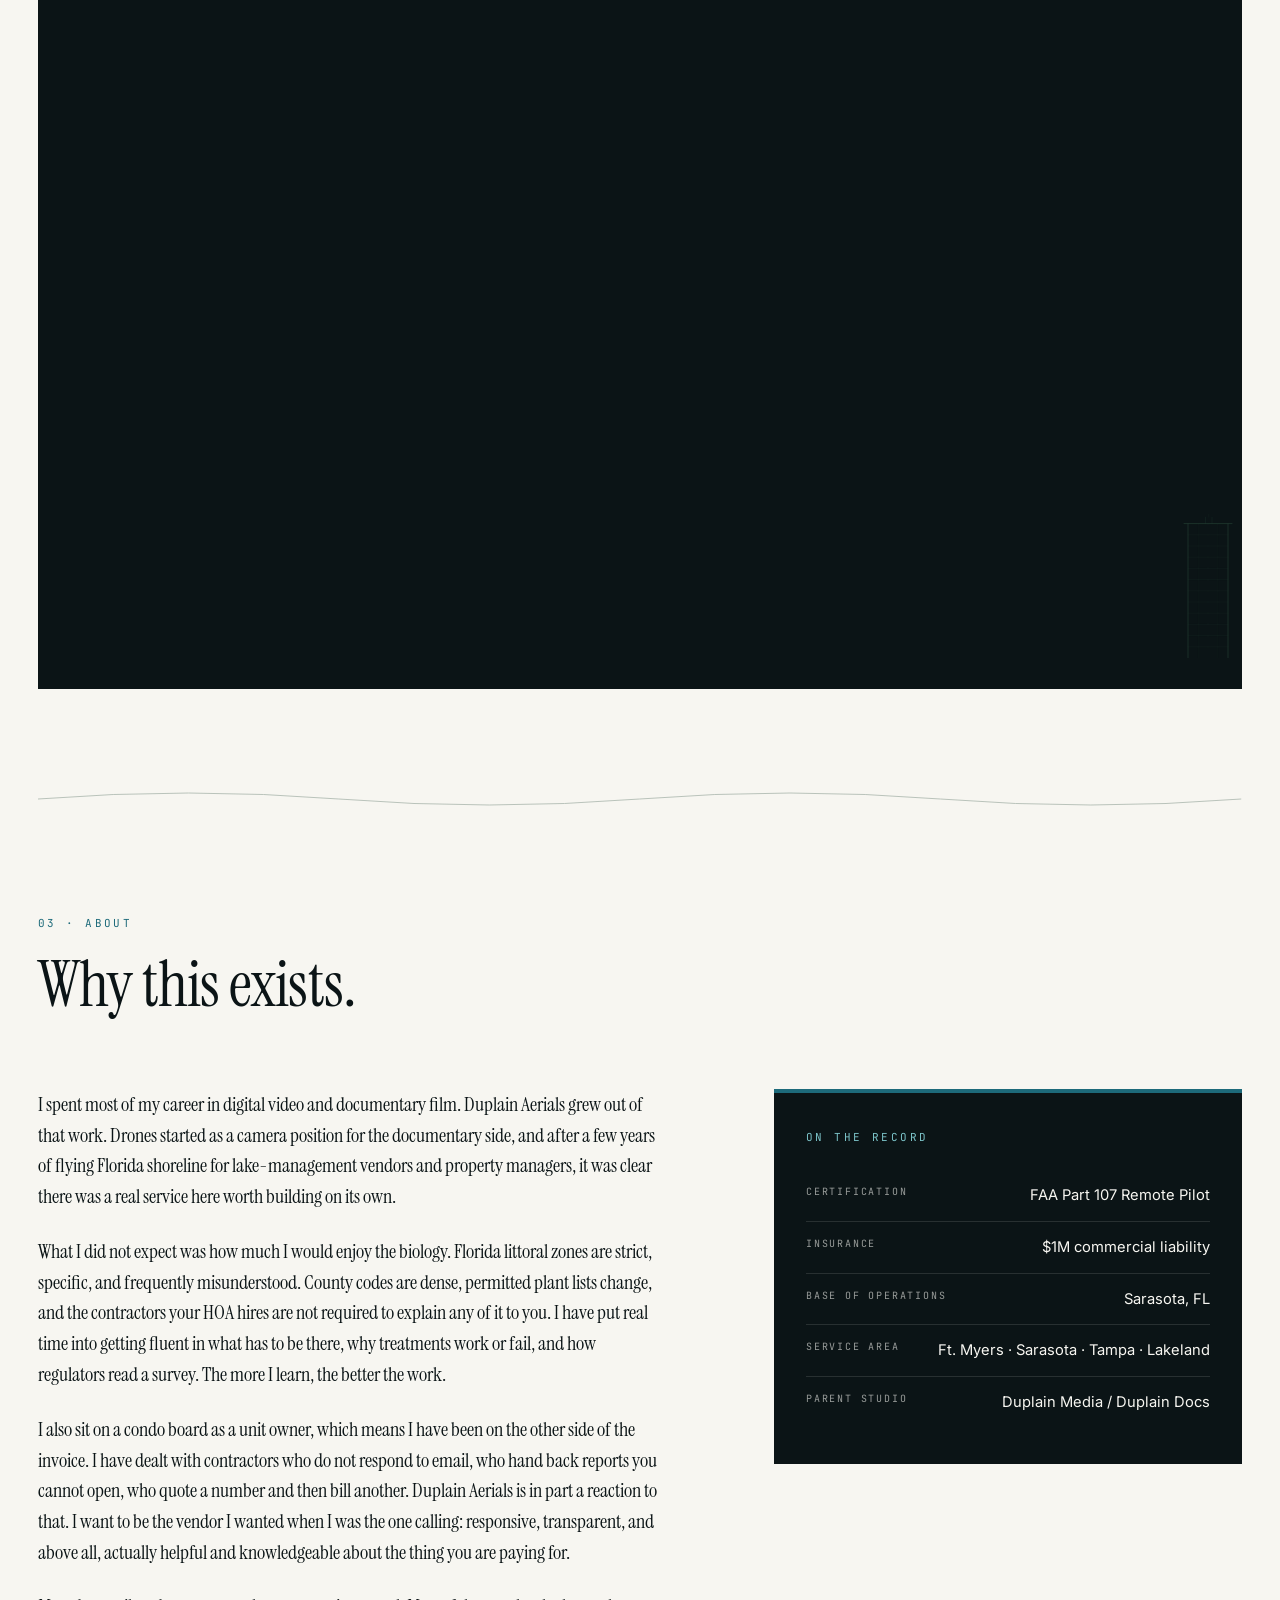
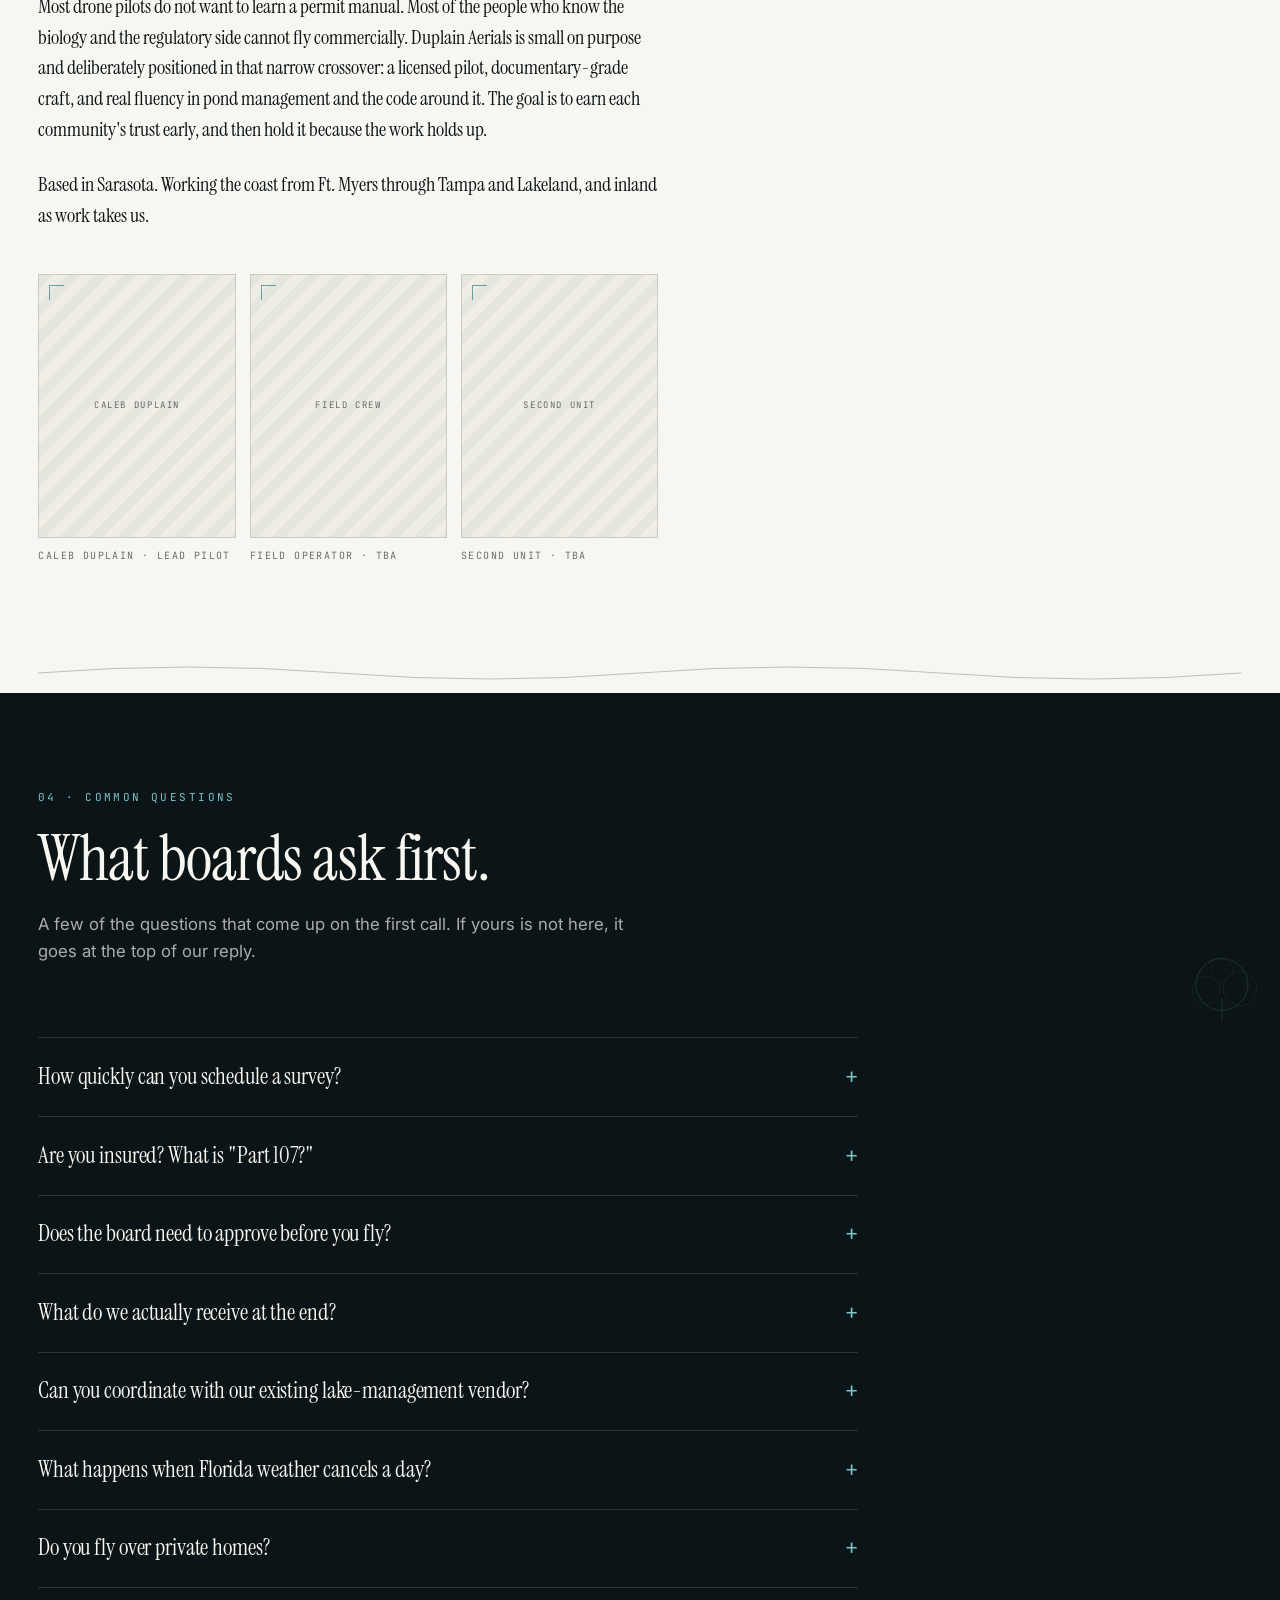
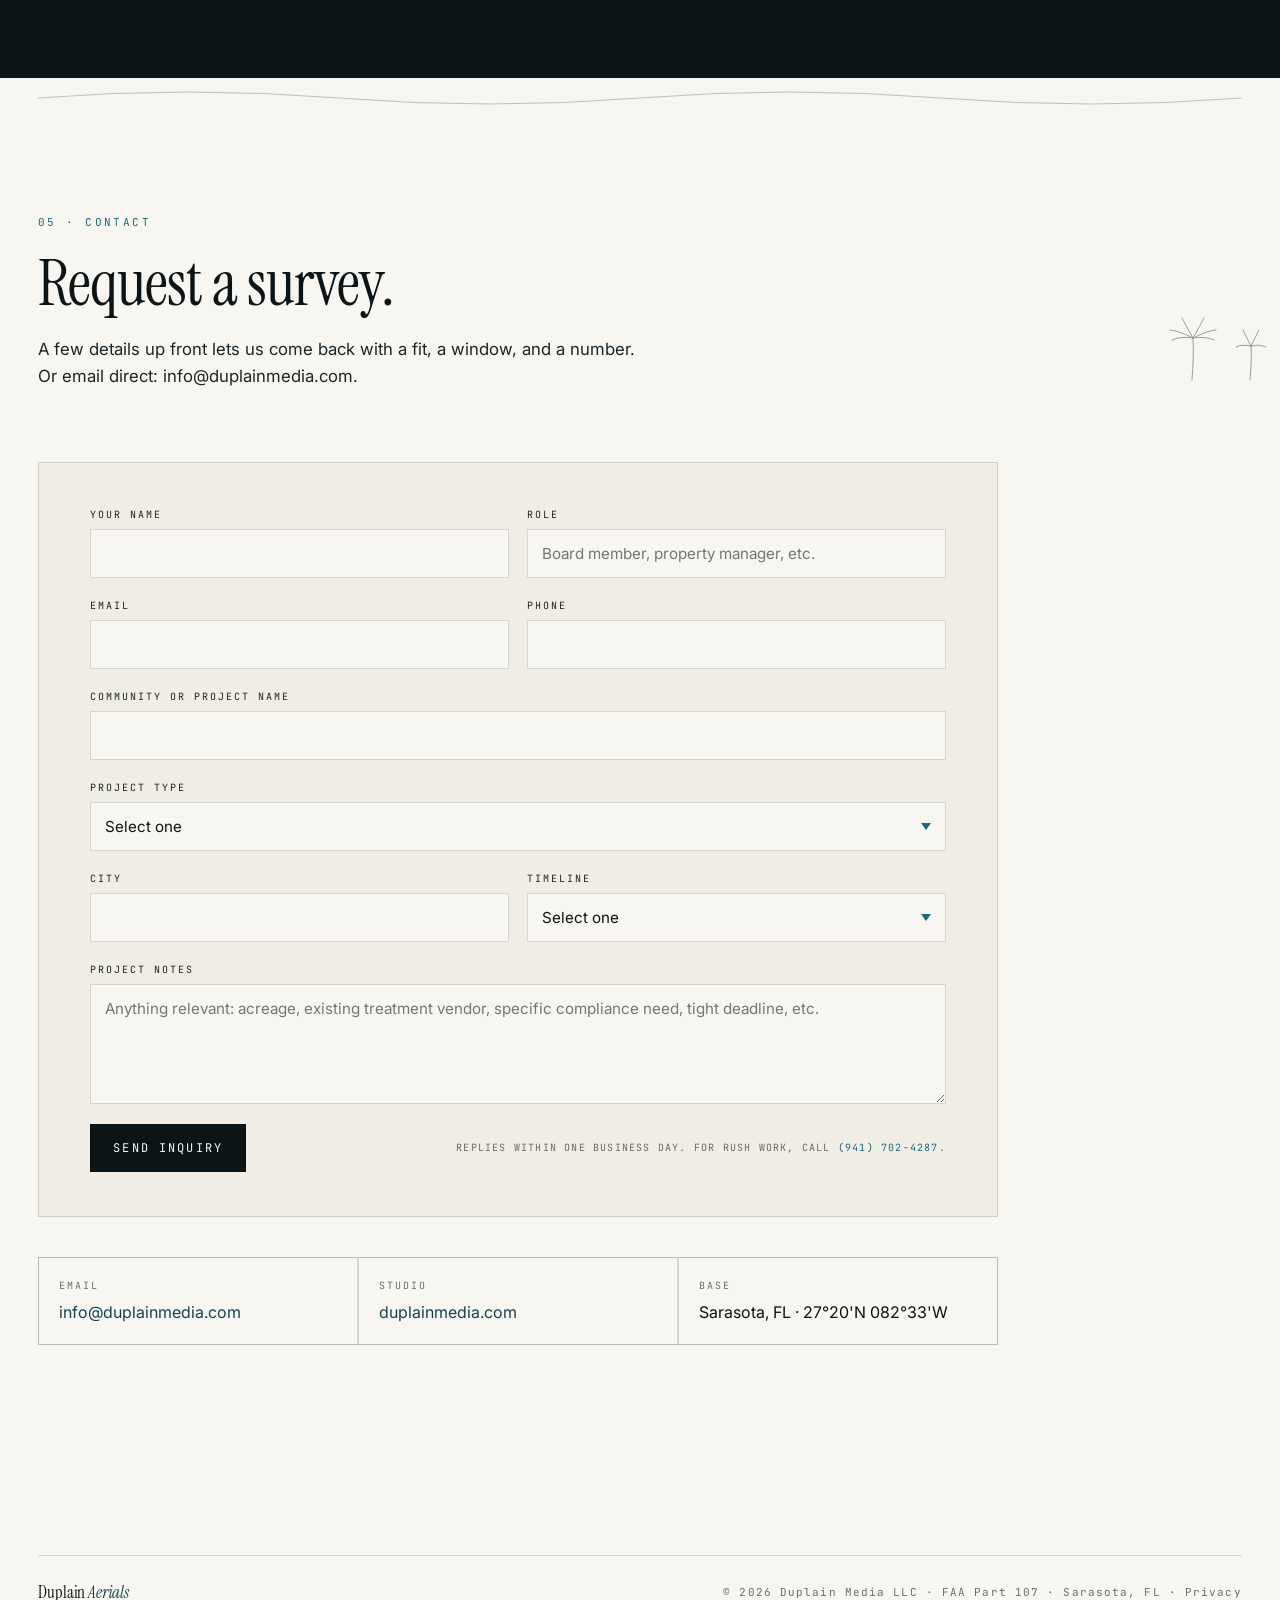
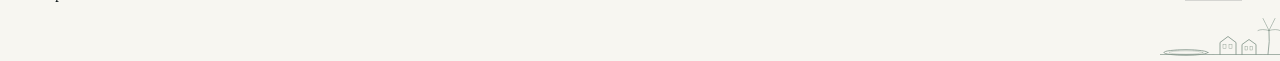
==== commit 35ba41d8: "Add HOA pond imaging product page New dedicated page at /hoa-pond-imaging/ for the lead Littoral Zon" ====
--- a/index.html
+++ b/index.html
@@ -504,6 +504,7 @@
           </header>
           <h3>Littoral Zone Imaging</h3>
           <p>Florida law requires most HOAs to maintain the native shoreline vegetation around retention ponds, and documenting that vegetation well is harder than it sounds. Shorelines are overgrown, water-bordered, or fenced off, and walking them for photos takes hours that your property manager does not have. We fly the full perimeter of each pond at consistent altitude and hand back a dated visual record: the kind of evidence your lake-management vendor uses to plan treatment, your board references at the annual meeting, and your manager files when the county or insurance asks.</p>
+          <p class="service-deeplink"><a href="/hoa-pond-imaging/">Read the full HOA pond imaging workflow <span aria-hidden="true">›</span></a></p>
           <ul class="service-tags">
             <li>Retention ponds</li>
             <li>Invasive species</li>
--- a/assets/css/style.css
+++ b/assets/css/style.css
@@ -674,6 +674,27 @@
   max-width: 560px;
 }
 
+.service-deeplink {
+  margin: 18px 0 0;
+  font-family: var(--mono);
+  font-size: 12px;
+  letter-spacing: .08em;
+  text-transform: uppercase;
+}
+.service-deeplink a {
+  color: var(--gulf);
+  border-bottom: 1px solid currentColor;
+  padding-bottom: 2px;
+  transition: color .2s var(--e);
+}
+.service-deeplink a:hover { color: var(--gulf-deep); }
+.service-deeplink span {
+  display: inline-block;
+  margin-left: 4px;
+  transition: transform .2s var(--e);
+}
+.service-deeplink a:hover span { transform: translateX(3px); }
+
 .service-tags {
   list-style: none;
   padding: 0;
@@ -1516,3 +1537,390 @@
   * { animation: none !important; transition: none !important; }
   .reveal { opacity: 1; transform: none; }
 }
+
+/* ---------------- product page (HOA pond imaging) ---------------- */
+
+.product-body { background: var(--paper); }
+
+.product-hero {
+  position: relative;
+  padding-top: 180px;
+  padding-bottom: clamp(80px, 10vh, 140px);
+  overflow: hidden;
+}
+
+.product-hero-contours {
+  position: absolute;
+  inset: 0;
+  pointer-events: none;
+  color: var(--gulf-deep);
+}
+.product-hero-contours svg { width: 100%; height: 100%; display: block; }
+
+.product-hero-inner {
+  position: relative;
+  z-index: 2;
+  max-width: 880px;
+}
+
+.product-hero .lede {
+  margin-top: 28px;
+  font-size: clamp(1.05rem, 1.4vw, 1.2rem);
+  line-height: 1.65;
+  max-width: 720px;
+}
+
+.product-hero .hero-cta {
+  margin-top: 40px;
+  display: flex;
+  flex-wrap: wrap;
+  gap: 14px 18px;
+  align-items: center;
+}
+
+.product-hero-credentials {
+  list-style: none;
+  padding: 0;
+  margin: 56px 0 0;
+  display: flex;
+  flex-wrap: wrap;
+  gap: 10px 28px;
+  font-family: var(--mono);
+  font-size: 11px;
+  letter-spacing: .12em;
+  text-transform: uppercase;
+  color: var(--muted);
+}
+.product-hero-credentials li {
+  position: relative;
+  padding-left: 18px;
+}
+.product-hero-credentials li::before {
+  content: "";
+  position: absolute;
+  left: 0;
+  top: 50%;
+  width: 8px;
+  height: 8px;
+  margin-top: -4px;
+  border: 1px solid var(--gulf);
+  border-radius: 50%;
+}
+
+/* Deliverable grid */
+
+.deliverable-grid {
+  display: grid;
+  grid-template-columns: repeat(2, 1fr);
+  gap: 1px;
+  background: var(--rule);
+  border: 1px solid var(--rule);
+}
+.deliverable-card {
+  position: relative;
+  background: var(--paper);
+  padding: 36px 32px 40px;
+  transition: background .25s var(--e);
+}
+.deliverable-card:hover { background: var(--paper-warm); }
+.deliverable-num {
+  display: block;
+  font-family: var(--mono);
+  font-size: 11px;
+  letter-spacing: .22em;
+  color: var(--gulf);
+  margin-bottom: 18px;
+}
+.deliverable-card h3 {
+  font-family: var(--serif);
+  font-weight: 400;
+  font-size: clamp(1.4rem, 2vw, 1.8rem);
+  line-height: 1.1;
+  margin: 0 0 14px;
+  letter-spacing: -.01em;
+}
+.deliverable-card p {
+  color: var(--ink-soft);
+  margin: 0;
+  max-width: 540px;
+  line-height: 1.6;
+}
+
+@media (max-width: 800px) {
+  .deliverable-grid { grid-template-columns: 1fr; }
+}
+
+/* Workflow list */
+
+.workflow-list {
+  list-style: none;
+  padding: 0;
+  margin: 0;
+  display: grid;
+  gap: 1px;
+  background: var(--rule);
+  border-top: 1px solid var(--rule);
+  border-bottom: 1px solid var(--rule);
+}
+.workflow-phase {
+  background: var(--paper);
+  padding: 36px 32px;
+  display: grid;
+  grid-template-columns: 160px 1fr;
+  gap: 32px;
+  transition: background .25s var(--e);
+}
+.workflow-phase:hover { background: var(--paper-warm); }
+.workflow-num {
+  font-family: var(--mono);
+  font-size: 11px;
+  letter-spacing: .22em;
+  color: var(--gulf);
+  padding-top: 8px;
+}
+.workflow-body h3 {
+  font-family: var(--serif);
+  font-weight: 400;
+  font-size: clamp(1.5rem, 2.2vw, 2rem);
+  line-height: 1.1;
+  margin: 0 0 14px;
+  letter-spacing: -.01em;
+}
+.workflow-body p {
+  color: var(--ink-soft);
+  margin: 0;
+  max-width: 720px;
+  line-height: 1.65;
+}
+
+@media (max-width: 700px) {
+  .workflow-phase { grid-template-columns: 1fr; gap: 14px; }
+  .workflow-num { padding-top: 0; }
+}
+
+/* Stakeholder grid */
+
+.stakeholder-grid {
+  display: grid;
+  grid-template-columns: repeat(2, 1fr);
+  gap: 1px;
+  background: var(--rule);
+  border: 1px solid var(--rule);
+}
+.stakeholder {
+  background: var(--paper);
+  padding: 32px;
+  transition: background .25s var(--e);
+}
+.stakeholder:hover { background: var(--paper-warm); }
+.stakeholder h3 {
+  font-family: var(--serif);
+  font-weight: 400;
+  font-size: 1.5rem;
+  margin: 0 0 12px;
+  letter-spacing: -.01em;
+}
+.stakeholder p {
+  color: var(--ink-soft);
+  margin: 0;
+  line-height: 1.6;
+}
+
+@media (max-width: 800px) {
+  .stakeholder-grid { grid-template-columns: 1fr; }
+}
+
+/* Practice list */
+
+.practice-list {
+  list-style: none;
+  padding: 0;
+  margin: 0;
+  display: grid;
+  grid-template-columns: repeat(2, 1fr);
+  gap: 32px 48px;
+}
+.practice-item {
+  position: relative;
+  padding: 28px 0;
+  border-top: 1px solid var(--rule);
+}
+.practice-num {
+  display: block;
+  font-family: var(--mono);
+  font-size: 11px;
+  letter-spacing: .22em;
+  color: var(--gulf);
+  margin-bottom: 14px;
+}
+.practice-item h3 {
+  font-family: var(--serif);
+  font-weight: 400;
+  font-size: 1.5rem;
+  margin: 0 0 12px;
+  letter-spacing: -.01em;
+  line-height: 1.15;
+}
+.practice-item p {
+  color: var(--ink-soft);
+  margin: 0;
+  line-height: 1.65;
+  max-width: 540px;
+}
+
+@media (max-width: 800px) {
+  .practice-list { grid-template-columns: 1fr; gap: 0; }
+}
+
+/* Case study */
+
+.case-study-grid {
+  display: grid;
+  grid-template-columns: minmax(0, 2fr) minmax(0, 1fr);
+  gap: 48px;
+}
+.case-study-body p {
+  color: var(--ink-soft);
+  margin: 0 0 18px;
+  line-height: 1.7;
+  max-width: 680px;
+}
+.case-study-body strong {
+  color: var(--ink);
+  font-weight: 500;
+}
+.case-study-quote {
+  margin-top: 28px !important;
+  padding: 20px 24px;
+  border-left: 2px solid var(--gulf);
+  background: var(--sand);
+  font-family: var(--serif);
+  font-style: italic;
+  font-size: 1.1rem;
+  line-height: 1.55;
+  color: var(--ink);
+}
+.case-study-card {
+  background: var(--ink);
+  color: var(--paper);
+  padding: 32px 28px;
+  align-self: start;
+}
+.case-study-card h3 {
+  font-family: var(--mono);
+  font-size: 11px;
+  letter-spacing: .22em;
+  text-transform: uppercase;
+  color: var(--shallow);
+  margin: 0 0 24px;
+  font-weight: 400;
+}
+.case-study-card dl {
+  margin: 0;
+  display: grid;
+  gap: 14px;
+}
+.case-study-card dl > div {
+  display: grid;
+  grid-template-columns: 1fr;
+  gap: 4px;
+  padding-bottom: 14px;
+  border-bottom: 1px solid rgba(247, 246, 241, .14);
+}
+.case-study-card dl > div:last-child { border-bottom: none; padding-bottom: 0; }
+.case-study-card dt {
+  font-family: var(--mono);
+  font-size: 10px;
+  letter-spacing: .18em;
+  text-transform: uppercase;
+  color: rgba(247, 246, 241, .55);
+}
+.case-study-card dd {
+  margin: 0;
+  font-family: var(--serif);
+  font-size: 1.15rem;
+  line-height: 1.3;
+  color: var(--paper);
+}
+
+@media (max-width: 900px) {
+  .case-study-grid { grid-template-columns: 1fr; gap: 32px; }
+}
+
+/* Pricing recap */
+
+.pricing-tier-grid {
+  margin: 0;
+  display: grid;
+  grid-template-columns: repeat(auto-fill, minmax(180px, 1fr));
+  gap: 0 32px;
+  max-width: 980px;
+}
+.pricing-tier-grid > div {
+  display: flex;
+  justify-content: space-between;
+  align-items: baseline;
+  padding: 16px 0;
+  border-bottom: 1px dotted var(--rule);
+  font-family: var(--mono);
+  font-size: 14px;
+  letter-spacing: .02em;
+}
+.pricing-tier-grid dt { color: var(--ink-soft); }
+.pricing-tier-grid dd { margin: 0; color: var(--ink); }
+
+.pricing-recap-note {
+  margin-top: 28px;
+  font-size: 14px;
+  line-height: 1.6;
+  color: var(--ink-soft);
+  max-width: 720px;
+}
+
+/* Credentials list */
+
+.credentials-list {
+  margin: 0;
+  display: grid;
+  grid-template-columns: repeat(auto-fit, minmax(280px, 1fr));
+  gap: 0 48px;
+  max-width: 1100px;
+}
+.credentials-list > div {
+  display: grid;
+  grid-template-columns: 1fr;
+  gap: 4px;
+  padding: 18px 0;
+  border-bottom: 1px solid var(--rule);
+}
+.credentials-list dt {
+  font-family: var(--mono);
+  font-size: 10px;
+  letter-spacing: .2em;
+  text-transform: uppercase;
+  color: var(--muted);
+}
+.credentials-list dd {
+  margin: 0;
+  font-family: var(--serif);
+  font-size: 1.15rem;
+  line-height: 1.3;
+  color: var(--ink);
+}
+
+/* Product CTA */
+
+.product-cta-row {
+  display: flex;
+  flex-wrap: wrap;
+  align-items: center;
+  gap: 16px 24px;
+  margin-top: 8px;
+}
+.product-cta-note {
+  font-family: var(--mono);
+  font-size: 11px;
+  letter-spacing: .12em;
+  text-transform: uppercase;
+  color: var(--muted);
+}
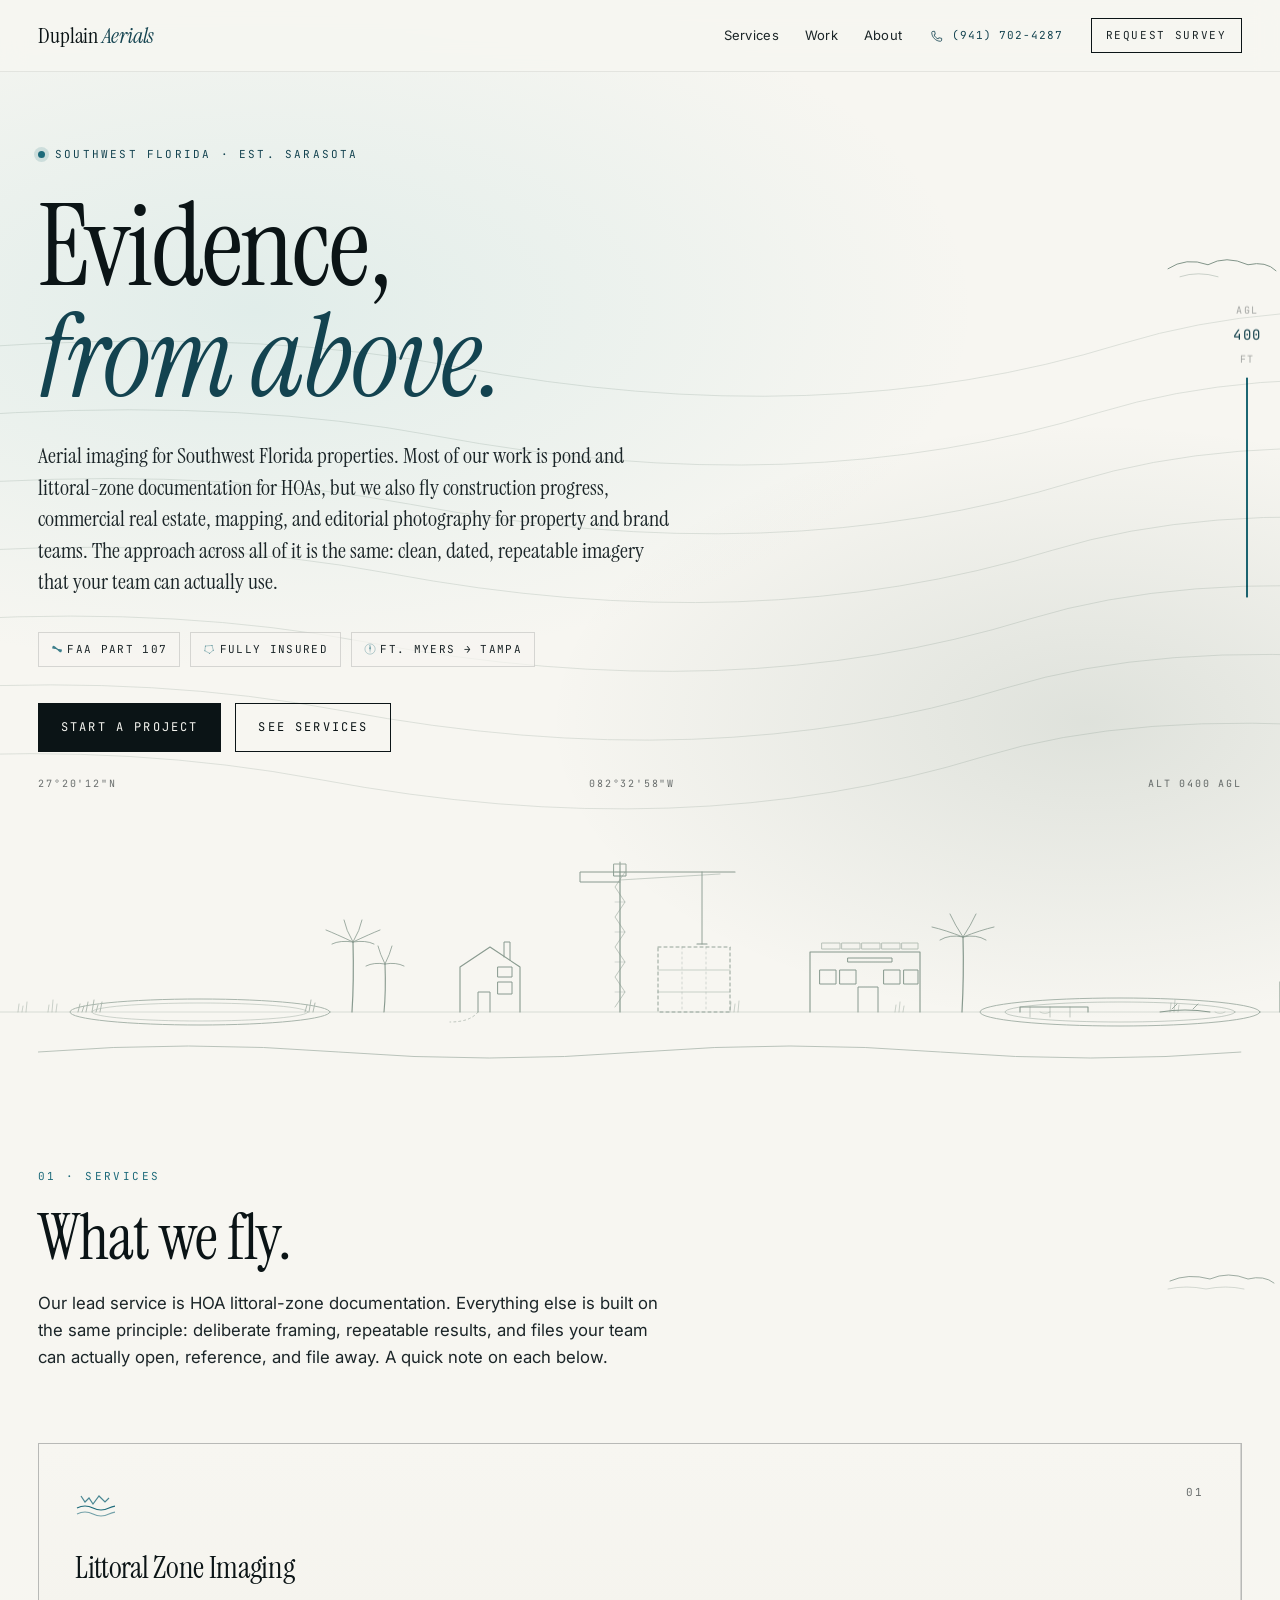
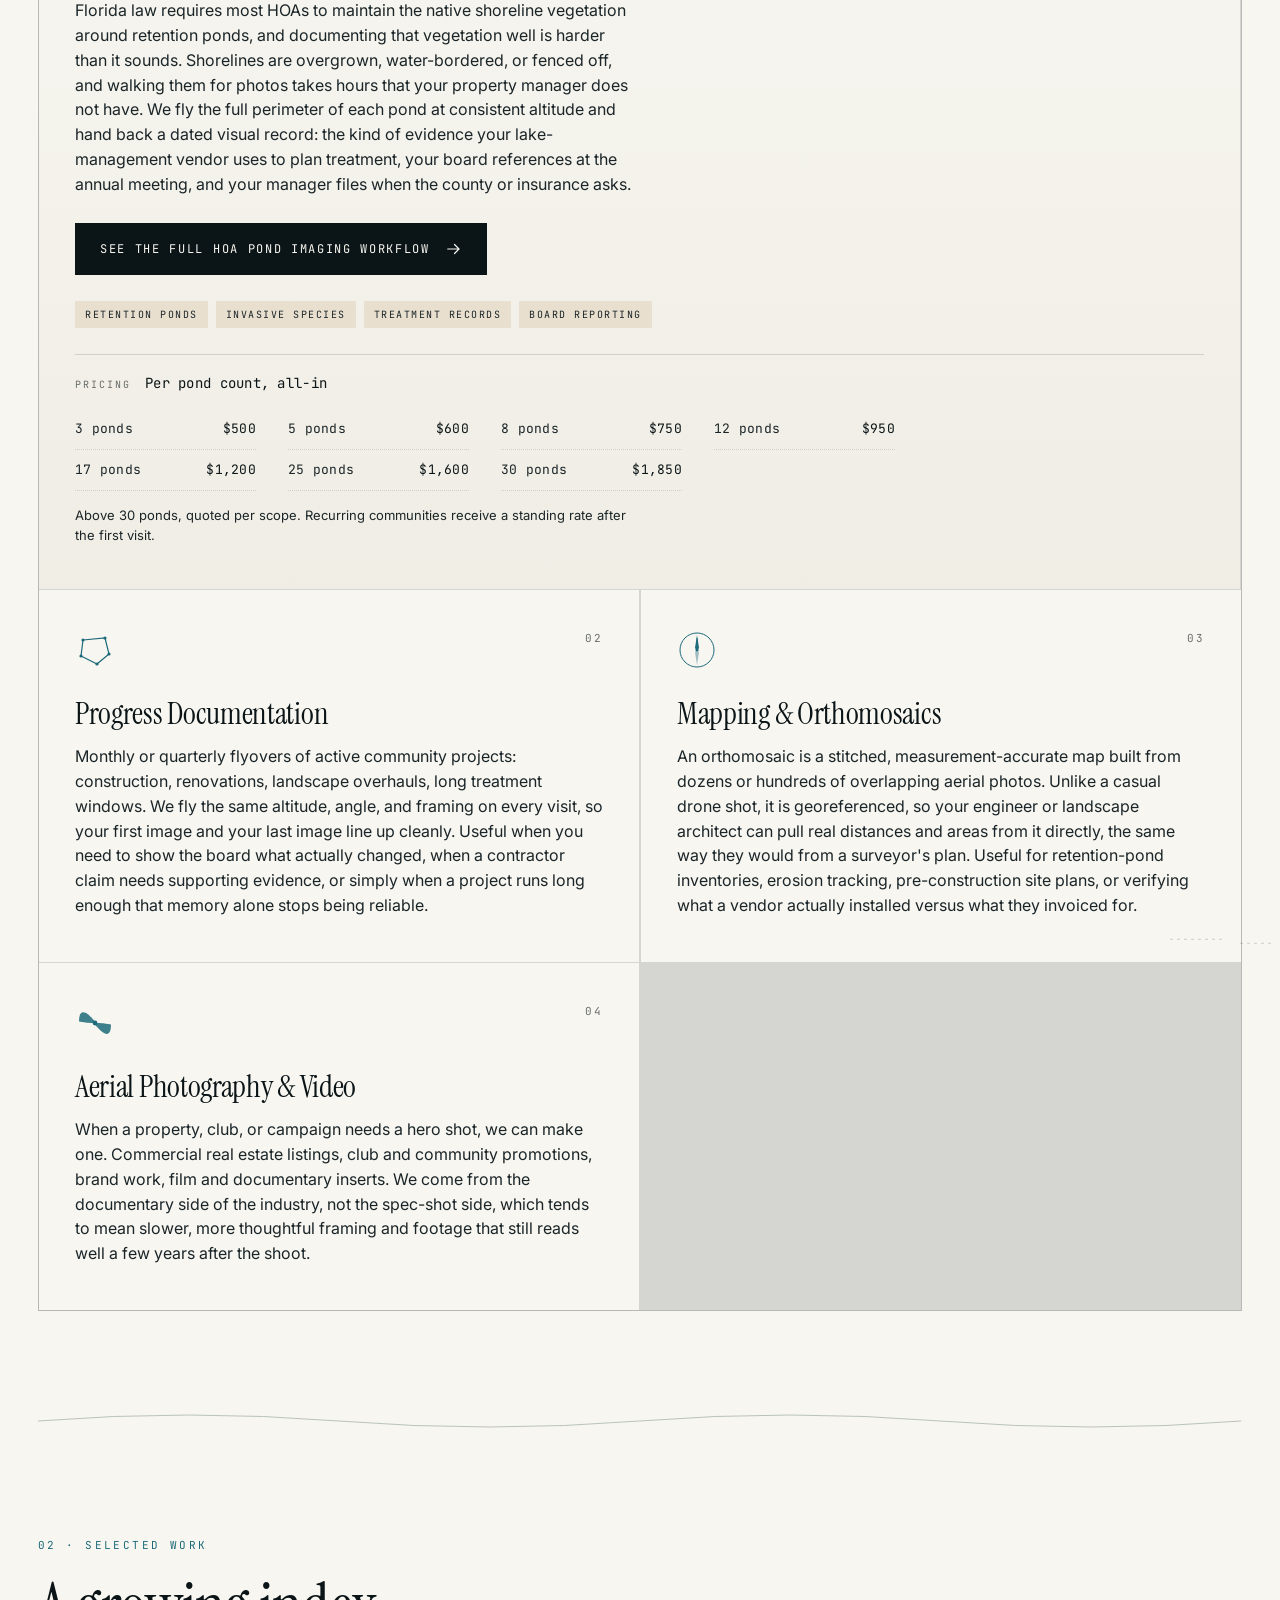
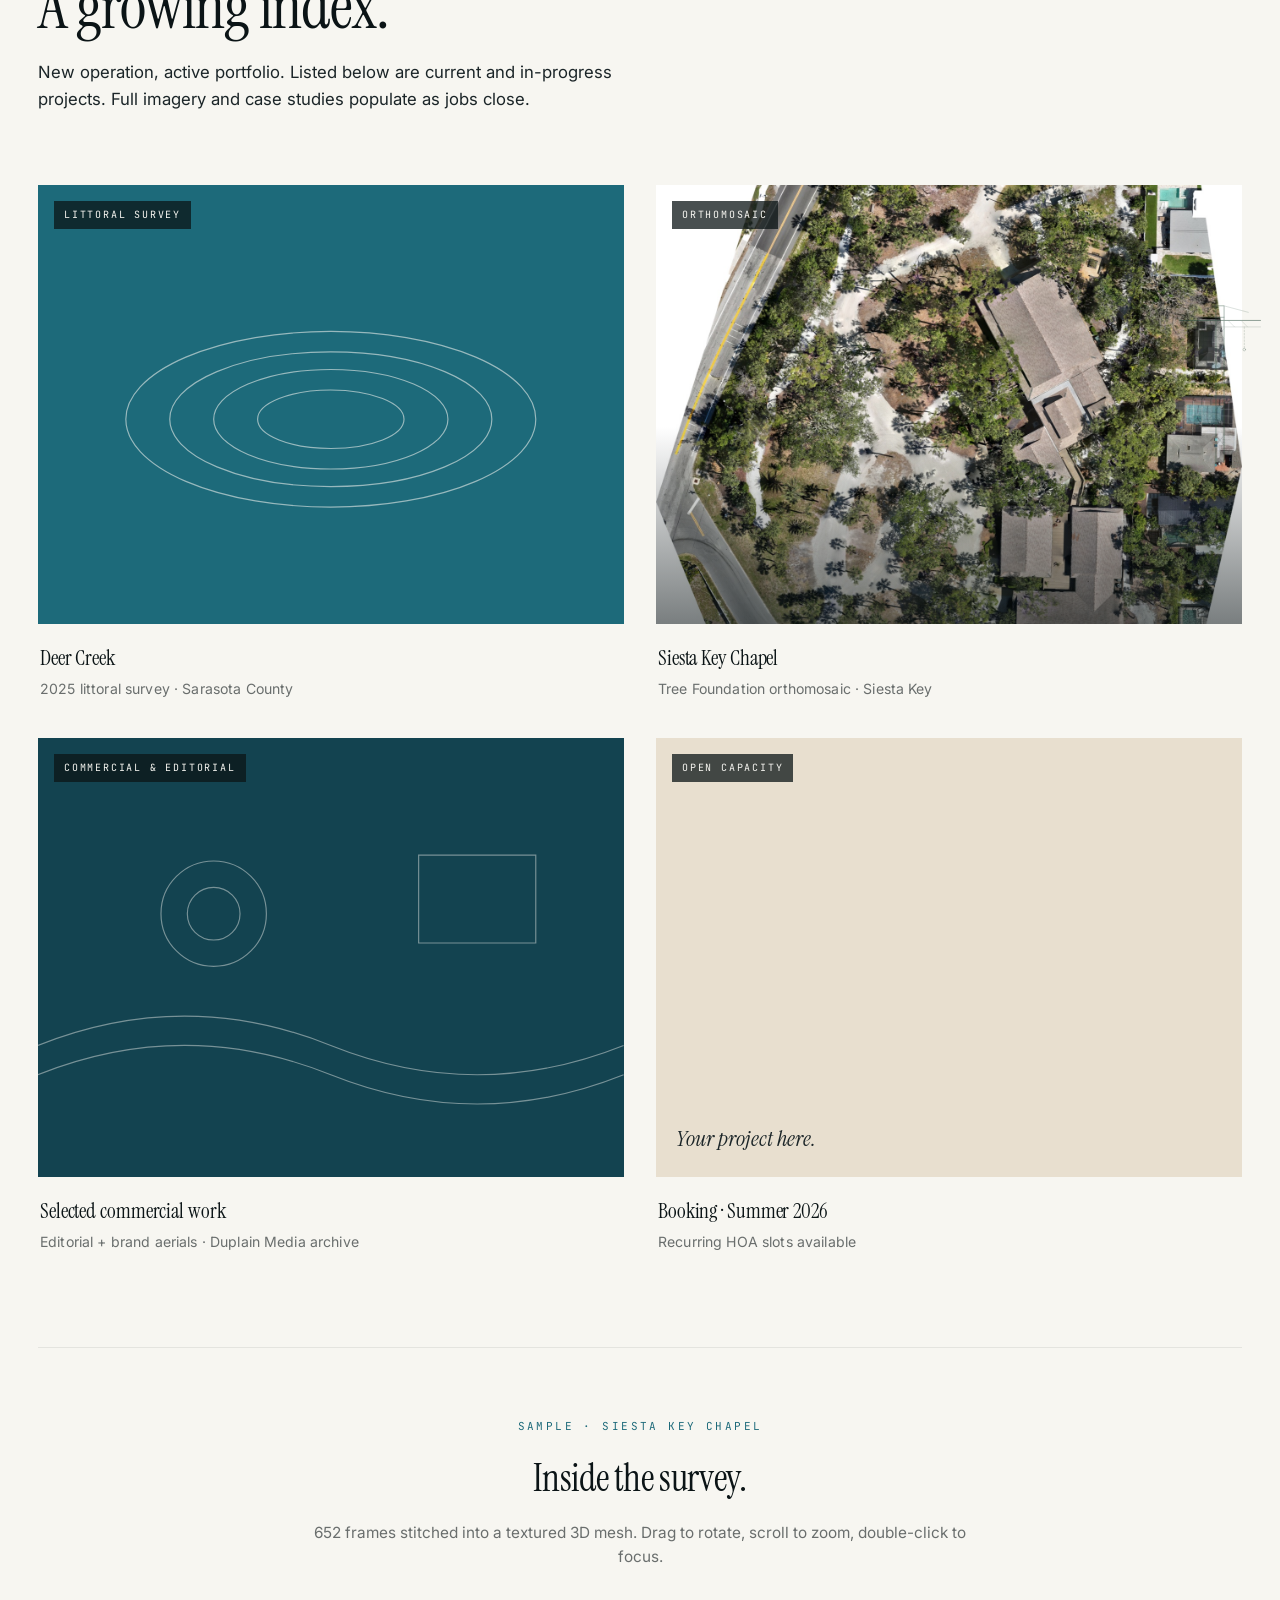
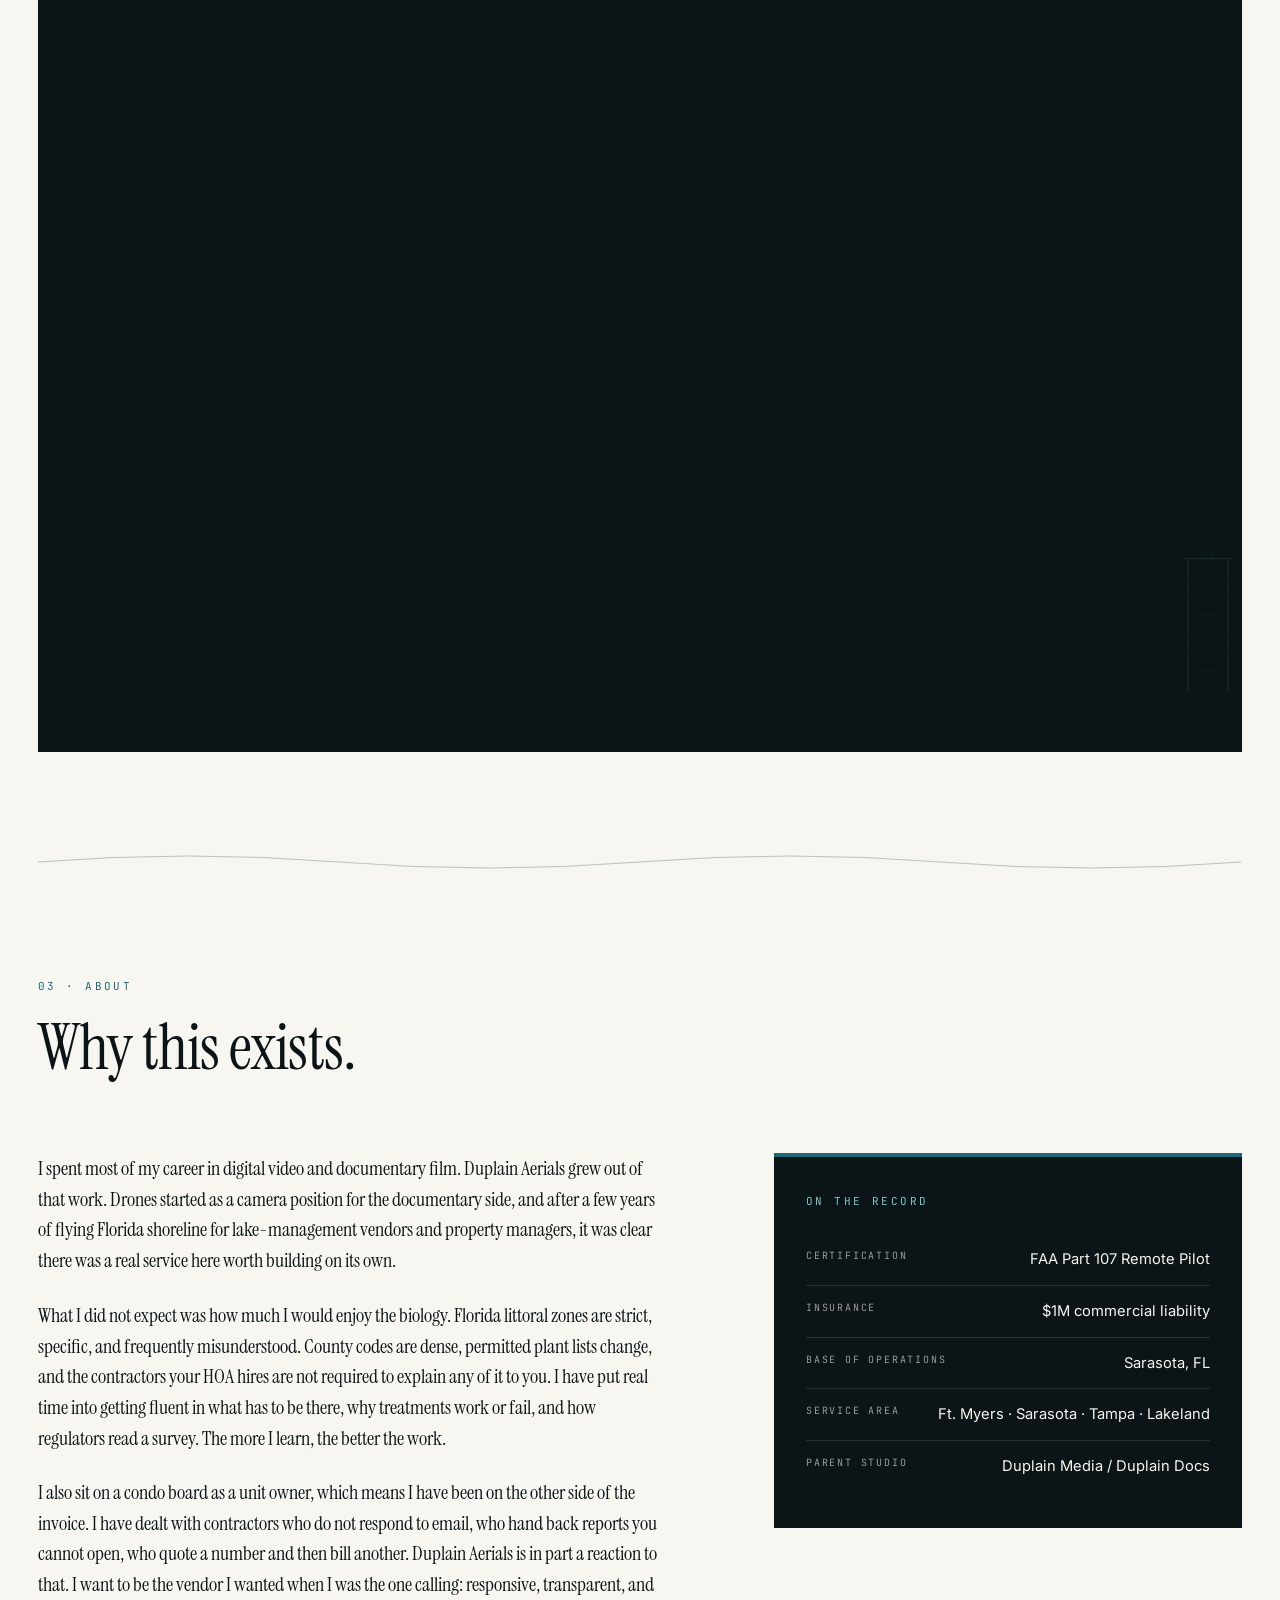
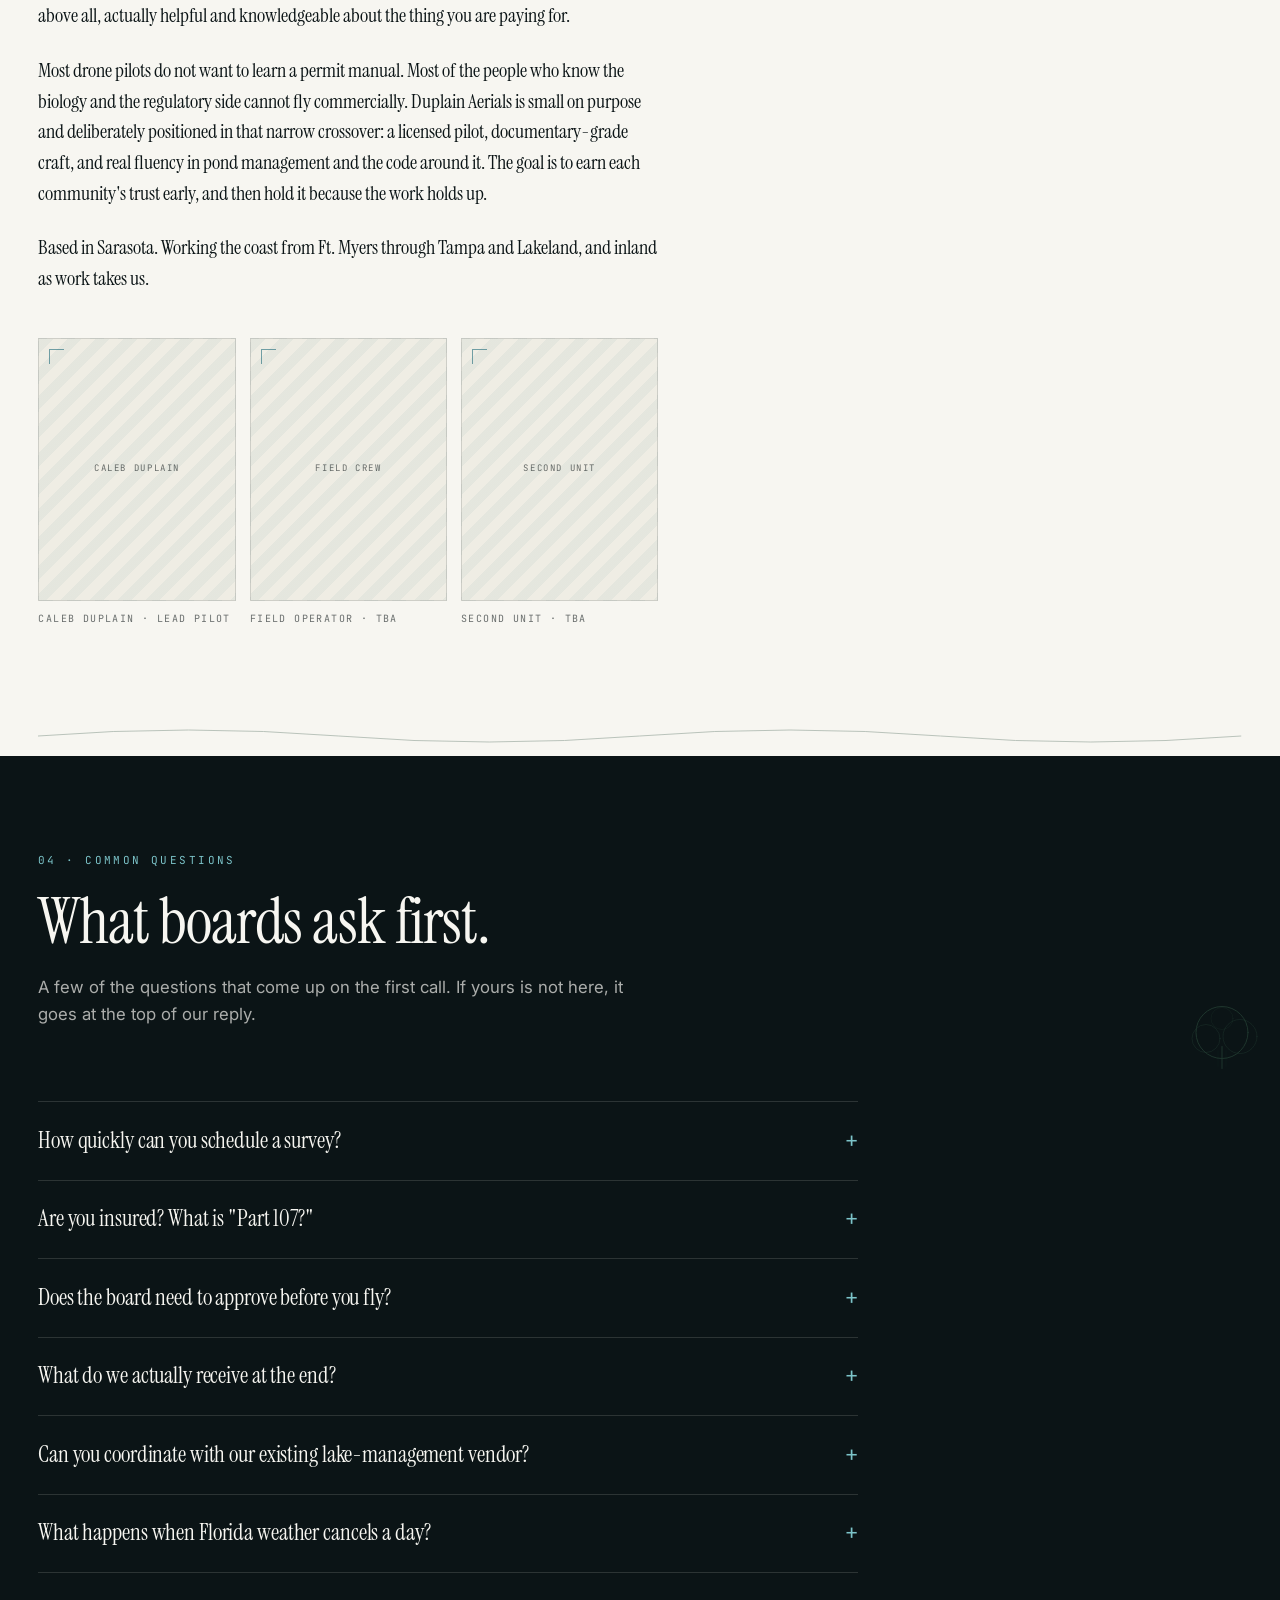
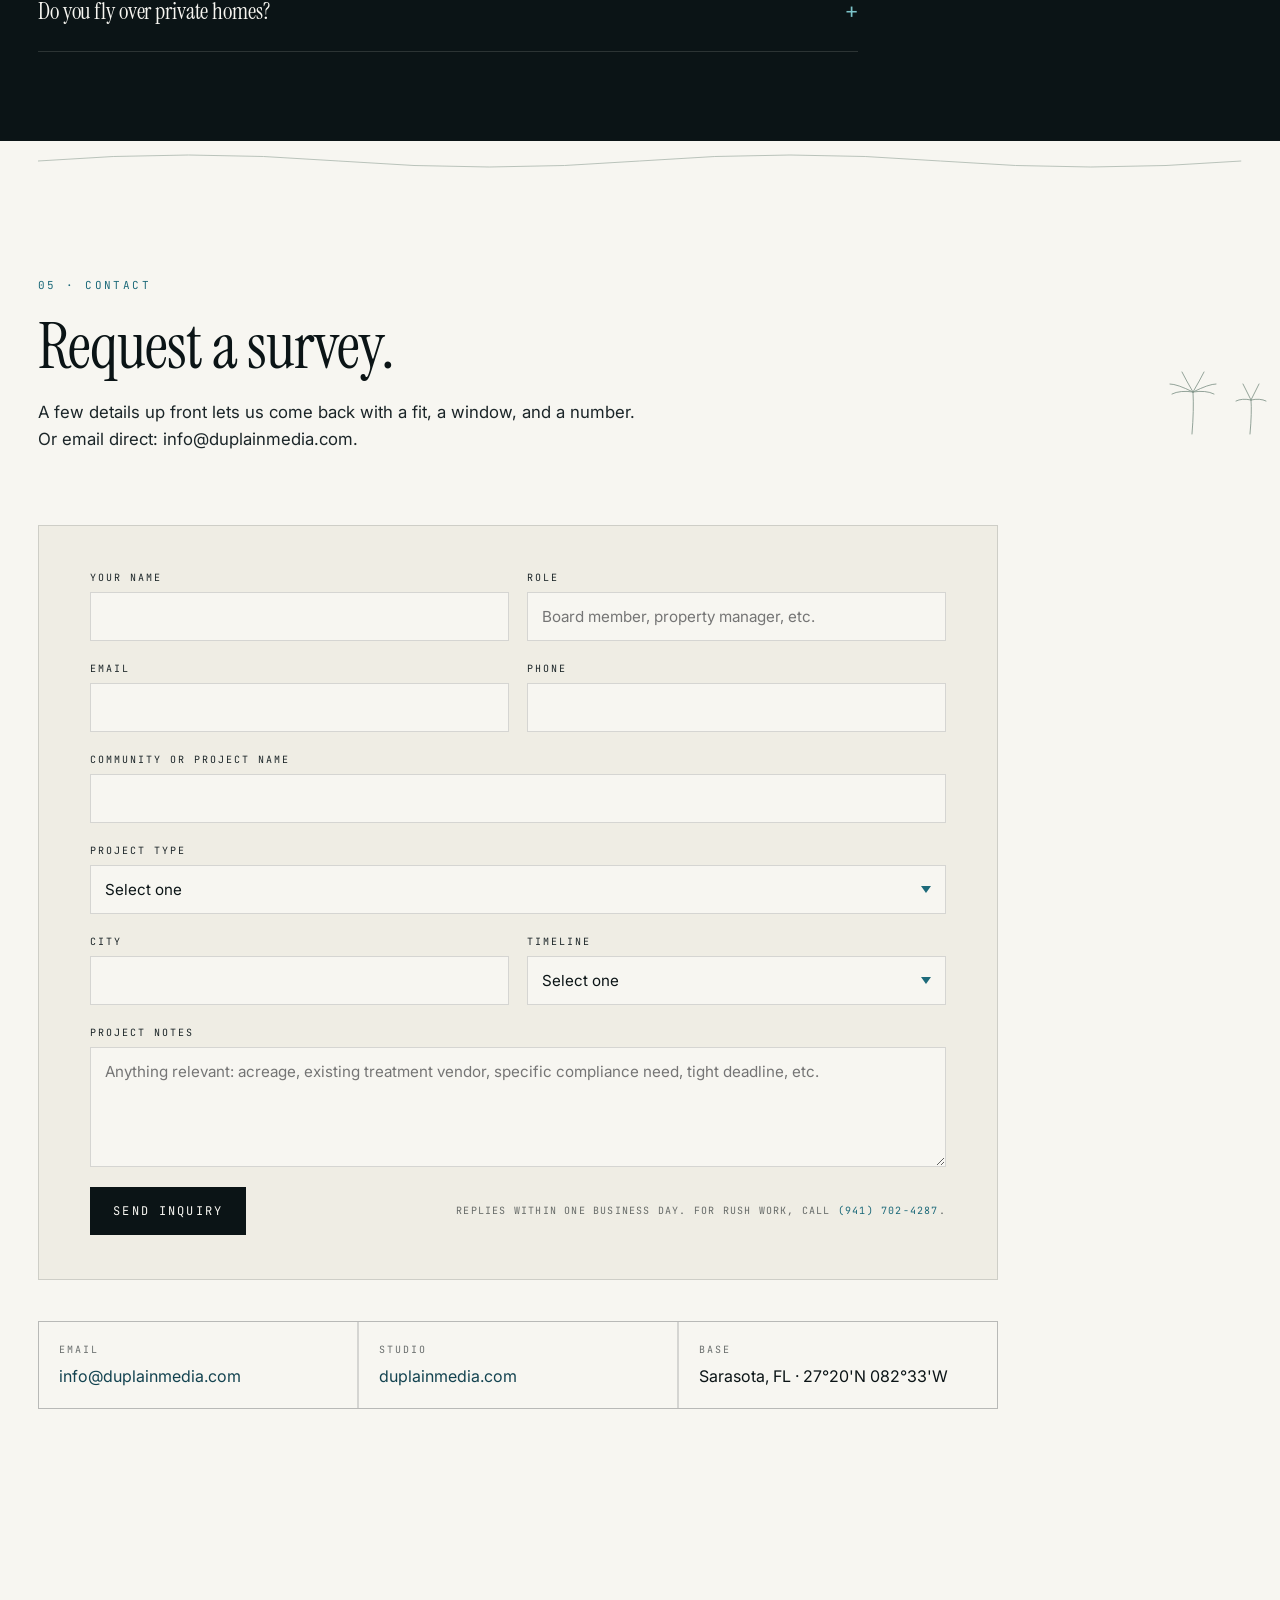
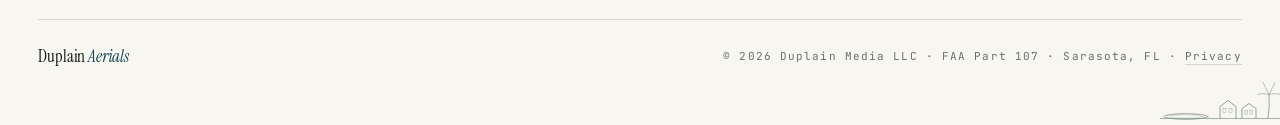
==== commit 692aad61: "Broaden hero, prominent Littoral CTA, drop reticle, 3D drone Hero copy reframed for a broader audien" ====
--- a/index.html
+++ b/index.html
@@ -65,17 +65,6 @@
     </defs>
   </svg>
 
-  <div class="reticle" aria-hidden="true">
-    <svg viewBox="0 0 60 60">
-      <circle cx="30" cy="30" r="18" fill="none" stroke="currentColor" stroke-width=".8"/>
-      <circle cx="30" cy="30" r="1.2" fill="currentColor"/>
-      <line x1="30" y1="6" x2="30" y2="18" stroke="currentColor" stroke-width=".8"/>
-      <line x1="30" y1="42" x2="30" y2="54" stroke="currentColor" stroke-width=".8"/>
-      <line x1="6" y1="30" x2="18" y2="30" stroke="currentColor" stroke-width=".8"/>
-      <line x1="42" y1="30" x2="54" y2="30" stroke="currentColor" stroke-width=".8"/>
-    </svg>
-  </div>
-
   <aside class="altitude" aria-hidden="true">
     <span class="altitude-label">AGL</span>
     <span class="altitude-value" data-altitude>400</span>
@@ -257,64 +246,65 @@
       <div class="hero-drone-shadow" aria-hidden="true"></div>
 
       <div class="hero-drone" aria-hidden="true">
-        <svg viewBox="0 0 140 100" class="drone-svg">
+        <svg viewBox="0 0 200 120" class="drone-svg">
           <g class="drone-prop-rings">
-            <circle cx="24" cy="30" r="17"/>
-            <circle cx="116" cy="30" r="17"/>
-            <circle cx="24" cy="70" r="17"/>
-            <circle cx="116" cy="70" r="17"/>
+            <ellipse cx="40" cy="88" rx="22" ry="5.5"/>
+            <ellipse cx="160" cy="88" rx="22" ry="5.5"/>
+            <ellipse cx="62" cy="40" rx="17" ry="4.5"/>
+            <ellipse cx="138" cy="40" rx="17" ry="4.5"/>
           </g>
 
           <g class="drone-arms">
-            <path d="M52 44 L24 30 L24 34 L54 48 Z"/>
-            <path d="M88 44 L116 30 L116 34 L86 48 Z"/>
-            <path d="M52 56 L24 70 L24 66 L54 52 Z"/>
-            <path d="M88 56 L116 70 L116 66 L86 52 Z"/>
-          </g>
-
-          <g class="drone-prop drone-prop-1" style="transform-origin: 24px 30px;">
-            <line x1="24" y1="14" x2="24" y2="46"/>
-            <line x1="8" y1="30" x2="40" y2="30"/>
-          </g>
-          <g class="drone-prop drone-prop-2" style="transform-origin: 116px 30px;">
-            <line x1="116" y1="14" x2="116" y2="46"/>
-            <line x1="100" y1="30" x2="132" y2="30"/>
-          </g>
-          <g class="drone-prop drone-prop-3" style="transform-origin: 24px 70px;">
-            <line x1="24" y1="54" x2="24" y2="86"/>
-            <line x1="8" y1="70" x2="40" y2="70"/>
-          </g>
-          <g class="drone-prop drone-prop-4" style="transform-origin: 116px 70px;">
-            <line x1="116" y1="54" x2="116" y2="86"/>
-            <line x1="100" y1="70" x2="132" y2="70"/>
+            <path d="M88 65 L40 88 L42 92 L92 69 Z"/>
+            <path d="M112 65 L160 88 L158 92 L108 69 Z"/>
+            <path d="M90 58 L62 40 L64 44 L92 62 Z"/>
+            <path d="M110 58 L138 40 L136 44 L108 62 Z"/>
+          </g>
+
+          <g class="drone-prop drone-prop-1" style="transform-origin: 40px 88px;">
+            <line x1="22" y1="88" x2="58" y2="88"/>
+            <line x1="40" y1="83" x2="40" y2="93"/>
+          </g>
+          <g class="drone-prop drone-prop-2" style="transform-origin: 160px 88px;">
+            <line x1="142" y1="88" x2="178" y2="88"/>
+            <line x1="160" y1="83" x2="160" y2="93"/>
+          </g>
+          <g class="drone-prop drone-prop-3" style="transform-origin: 62px 40px;">
+            <line x1="48" y1="40" x2="76" y2="40"/>
+            <line x1="62" y1="36" x2="62" y2="44"/>
+          </g>
+          <g class="drone-prop drone-prop-4" style="transform-origin: 138px 40px;">
+            <line x1="124" y1="40" x2="152" y2="40"/>
+            <line x1="138" y1="36" x2="138" y2="44"/>
           </g>
 
           <g class="drone-motors">
-            <circle cx="24" cy="30" r="4.2"/>
-            <circle cx="116" cy="30" r="4.2"/>
-            <circle cx="24" cy="70" r="4.2"/>
-            <circle cx="116" cy="70" r="4.2"/>
+            <ellipse cx="40" cy="88" rx="5.5" ry="4"/>
+            <ellipse cx="160" cy="88" rx="5.5" ry="4"/>
+            <ellipse cx="62" cy="40" rx="4.5" ry="3.3"/>
+            <ellipse cx="138" cy="40" rx="4.5" ry="3.3"/>
           </g>
           <g class="drone-motors-inner">
-            <circle cx="24" cy="30" r="1.6"/>
-            <circle cx="116" cy="30" r="1.6"/>
-            <circle cx="24" cy="70" r="1.6"/>
-            <circle cx="116" cy="70" r="1.6"/>
-          </g>
-
-          <path class="drone-body" d="M52 40 L88 40 L96 50 L88 60 L52 60 L44 50 Z"/>
-          <path class="drone-body-inner" d="M58 45 L82 45 L87 50 L82 55 L58 55 L53 50 Z"/>
-          <rect class="drone-body-stripe" x="55" y="49" width="30" height="2" rx=".5"/>
-
-          <circle class="drone-gimbal-mount" cx="70" cy="60" r="2.4"/>
-          <circle class="drone-gimbal" cx="70" cy="64" r="4"/>
-          <circle class="drone-gimbal-lens" cx="70" cy="64" r="2.2"/>
-          <circle class="drone-gimbal-glint" cx="71" cy="63" r=".8"/>
-
-          <circle class="nav-light nav-front-l" cx="24" cy="20" r="1.4"/>
-          <circle class="nav-light nav-front-r" cx="116" cy="20" r="1.4"/>
-          <circle class="nav-light nav-rear-l" cx="24" cy="80" r="1.4"/>
-          <circle class="nav-light nav-rear-r" cx="116" cy="80" r="1.4"/>
+            <ellipse cx="40" cy="86.5" rx="3.5" ry="2"/>
+            <ellipse cx="160" cy="86.5" rx="3.5" ry="2"/>
+            <ellipse cx="62" cy="39.2" rx="2.8" ry="1.5"/>
+            <ellipse cx="138" cy="39.2" rx="2.8" ry="1.5"/>
+          </g>
+
+          <path class="drone-body" d="M85 56 L115 56 L124 65 L115 75 L85 75 L76 65 Z"/>
+          <path class="drone-body-front" d="M85 75 L115 75 L118 79 L82 79 Z"/>
+          <path class="drone-body-inner" d="M89 60 L111 60 L118 65 L111 71 L89 71 L82 65 Z"/>
+          <rect class="drone-body-stripe" x="89" y="64.5" width="22" height="1.6" rx=".4"/>
+
+          <rect class="drone-gimbal-arm" x="98.5" y="78" width="3" height="6"/>
+          <ellipse class="drone-gimbal" cx="100" cy="89" rx="6" ry="4.5"/>
+          <ellipse class="drone-gimbal-lens" cx="100" cy="89" rx="3.5" ry="2.5"/>
+          <ellipse class="drone-gimbal-glint" cx="101" cy="88" rx="1.2" ry=".8"/>
+
+          <circle class="nav-light nav-front-l" cx="40" cy="88" r="1.3"/>
+          <circle class="nav-light nav-front-r" cx="160" cy="88" r="1.3"/>
+          <circle class="nav-light nav-rear-l" cx="62" cy="40" r="1.1"/>
+          <circle class="nav-light nav-rear-r" cx="138" cy="40" r="1.1"/>
         </svg>
       </div>
 
@@ -325,7 +315,7 @@
           <em>from above.</em>
         </h1>
         <p class="lede">
-          We fly drone surveys for HOAs across Southwest Florida. Most of our work is shoreline and retention-pond documentation, the kind of record your board is often required to keep but is difficult to produce from the ground. The result is a dated visual archive your community, your lake-management vendor, and your compliance file can all work from.
+          Aerial imaging for Southwest Florida properties. Most of our work is pond and littoral-zone documentation for HOAs, but we also fly construction progress, commercial real estate, mapping, and editorial photography for property and brand teams. The approach across all of it is the same: clean, dated, repeatable imagery that your team can actually use.
         </p>
         <div class="hero-meta">
           <span class="meta-chip"><svg class="ico" viewBox="0 0 40 40"><use href="#i-propeller"/></svg>FAA Part 107</span>
@@ -333,7 +323,7 @@
           <span class="meta-chip"><svg class="ico" viewBox="0 0 40 40"><use href="#i-compass"/></svg>Ft. Myers → Tampa</span>
         </div>
         <div class="hero-cta">
-          <a class="btn btn-primary" href="#contact">Request a survey</a>
+          <a class="btn btn-primary" href="#contact">Start a project</a>
           <a class="btn btn-ghost" href="#services">See services</a>
         </div>
       </div>
@@ -504,7 +494,12 @@
           </header>
           <h3>Littoral Zone Imaging</h3>
           <p>Florida law requires most HOAs to maintain the native shoreline vegetation around retention ponds, and documenting that vegetation well is harder than it sounds. Shorelines are overgrown, water-bordered, or fenced off, and walking them for photos takes hours that your property manager does not have. We fly the full perimeter of each pond at consistent altitude and hand back a dated visual record: the kind of evidence your lake-management vendor uses to plan treatment, your board references at the annual meeting, and your manager files when the county or insurance asks.</p>
-          <p class="service-deeplink"><a href="/hoa-pond-imaging/">Read the full HOA pond imaging workflow <span aria-hidden="true">›</span></a></p>
+          <a class="service-cta" href="/hoa-pond-imaging/">
+            <span class="service-cta-label">See the full HOA pond imaging workflow</span>
+            <svg class="service-cta-arrow" viewBox="0 0 24 24" aria-hidden="true">
+              <path d="M5 12 L19 12 M14 6 L20 12 L14 18" fill="none" stroke="currentColor" stroke-width="1.6" stroke-linecap="round" stroke-linejoin="round"/>
+            </svg>
+          </a>
           <ul class="service-tags">
             <li>Retention ponds</li>
             <li>Invasive species</li>
--- a/assets/css/style.css
+++ b/assets/css/style.css
@@ -332,7 +332,8 @@
 
 .drone-shadow { fill: var(--ink); opacity: .1; }
 
-.drone-prop-rings circle {
+.drone-prop-rings circle,
+.drone-prop-rings ellipse {
   fill: none;
   stroke: var(--ink);
   stroke-width: .4;
@@ -357,13 +358,17 @@
   to { transform: rotate(360deg); }
 }
 
-.drone-motors circle { fill: var(--ink); }
-.drone-motors-inner circle { fill: var(--sand); opacity: .5; }
+.drone-motors circle,
+.drone-motors ellipse { fill: var(--ink); }
+.drone-motors-inner circle,
+.drone-motors-inner ellipse { fill: var(--sand); opacity: .5; }
 
 .drone-body { fill: var(--ink); }
+.drone-body-front { fill: var(--ink-soft); opacity: .9; }
 .drone-body-inner { fill: var(--ink-soft); opacity: .55; }
 .drone-body-stripe { fill: var(--shallow); opacity: .8; }
 
+.drone-gimbal-arm { fill: var(--ink); }
 .drone-gimbal-mount { fill: var(--ink); }
 .drone-gimbal { fill: var(--ink-soft); }
 .drone-gimbal-lens { fill: var(--gulf); }
@@ -674,26 +679,39 @@
   max-width: 560px;
 }
 
-.service-deeplink {
-  margin: 18px 0 0;
+.service-cta {
+  display: inline-flex;
+  align-items: center;
+  gap: 14px;
+  margin: 26px 0 4px;
+  padding: 16px 24px;
+  background: var(--ink);
+  color: var(--paper);
   font-family: var(--mono);
   font-size: 12px;
-  letter-spacing: .08em;
-  text-transform: uppercase;
-}
-.service-deeplink a {
-  color: var(--gulf);
-  border-bottom: 1px solid currentColor;
-  padding-bottom: 2px;
-  transition: color .2s var(--e);
-}
-.service-deeplink a:hover { color: var(--gulf-deep); }
-.service-deeplink span {
-  display: inline-block;
-  margin-left: 4px;
-  transition: transform .2s var(--e);
-}
-.service-deeplink a:hover span { transform: translateX(3px); }
+  letter-spacing: .14em;
+  text-transform: uppercase;
+  border: 1px solid var(--ink);
+  transition: background .25s var(--e), color .25s var(--e), border-color .25s var(--e), transform .2s var(--e);
+}
+.service-cta:hover {
+  background: var(--gulf-deep);
+  border-color: var(--gulf-deep);
+  color: var(--paper);
+  transform: translateX(2px);
+}
+.service-cta-label {
+  line-height: 1;
+}
+.service-cta-arrow {
+  width: 18px;
+  height: 18px;
+  flex-shrink: 0;
+  transition: transform .25s var(--e);
+}
+.service-cta:hover .service-cta-arrow {
+  transform: translateX(4px);
+}
 
 .service-tags {
   list-style: none;
@@ -1540,7 +1558,12 @@
 
 /* ---------------- product page (HOA pond imaging) ---------------- */
 
-.product-body { background: var(--paper); }
+.product-body {
+  background: var(--paper);
+  --rule: rgba(11, 20, 22, 0.18);
+  --rule-soft: rgba(11, 20, 22, 0.10);
+}
+.product-body .section-kicker { color: var(--gulf-deep); }
 
 .product-hero {
   position: relative;
@@ -1924,3 +1947,1140 @@
   text-transform: uppercase;
   color: var(--muted);
 }
+
+/* ---------------- product page v2 (lighter visual flow) ---------------- */
+
+.section-head-tight {
+  margin-bottom: 48px;
+}
+
+/* Hero stats row */
+
+.hero-stats {
+  list-style: none;
+  padding: 0;
+  margin: 56px 0 0;
+  display: grid;
+  grid-template-columns: repeat(3, auto);
+  gap: 32px 56px;
+  justify-content: start;
+  align-items: end;
+}
+.hero-stats li {
+  display: flex;
+  flex-direction: column;
+  gap: 6px;
+}
+.hero-stats strong {
+  font-family: var(--serif);
+  font-weight: 400;
+  font-size: clamp(1.8rem, 3vw, 2.6rem);
+  line-height: 1;
+  color: var(--ink);
+  letter-spacing: -.01em;
+}
+.hero-stats span {
+  font-family: var(--mono);
+  font-size: 10px;
+  letter-spacing: .18em;
+  text-transform: uppercase;
+  color: var(--muted);
+}
+
+@media (max-width: 700px) {
+  .hero-stats {
+    grid-template-columns: 1fr;
+    gap: 18px;
+  }
+}
+
+/* Deliverable v2 icons */
+
+.deliverable-card .deliverable-ico {
+  width: 36px;
+  height: 36px;
+  color: var(--gulf);
+  display: block;
+  margin-bottom: 18px;
+  transition: color .25s var(--e), transform .4s var(--e);
+}
+.deliverable-card:hover .deliverable-ico {
+  color: var(--estuary);
+  transform: rotate(6deg);
+}
+.deliverable-card:has(.deliverable-ico) .deliverable-num { display: none; }
+.deliverable-card p { line-height: 1.5; max-width: 380px; }
+
+/* Workflow stepper */
+
+.flow-stepper {
+  list-style: none;
+  margin: 0;
+  padding: 0;
+  display: grid;
+  grid-template-columns: repeat(5, 1fr);
+  gap: 32px;
+  position: relative;
+}
+.flow-stepper::before {
+  content: "";
+  position: absolute;
+  top: 28px;
+  left: calc(10% + 28px);
+  right: calc(10% + 28px);
+  height: 1px;
+  background: var(--rule);
+  z-index: 0;
+}
+.flow-step {
+  position: relative;
+  display: flex;
+  flex-direction: column;
+  align-items: flex-start;
+  z-index: 1;
+}
+.flow-step-num {
+  width: 64px;
+  height: 64px;
+  border: 1.5px solid var(--gulf);
+  border-radius: 50%;
+  background: var(--paper);
+  color: var(--gulf);
+  font-family: var(--mono);
+  font-size: 15px;
+  letter-spacing: .12em;
+  font-weight: 500;
+  display: inline-flex;
+  align-items: center;
+  justify-content: center;
+  transition: background .25s var(--e), color .25s var(--e);
+}
+.flow-step:hover .flow-step-num {
+  background: var(--gulf);
+  color: var(--paper);
+}
+.flow-step h3 {
+  font-family: var(--serif);
+  font-weight: 400;
+  font-size: 1.4rem;
+  margin: 22px 0 8px;
+  letter-spacing: -.01em;
+  line-height: 1.1;
+}
+.flow-step p {
+  margin: 0;
+  font-size: 14px;
+  line-height: 1.5;
+  color: var(--ink-soft);
+  max-width: 220px;
+}
+
+@media (max-width: 900px) {
+  .flow-stepper {
+    grid-template-columns: 1fr;
+    gap: 0;
+  }
+  .flow-stepper::before {
+    top: 28px;
+    bottom: 28px;
+    left: 27px;
+    right: auto;
+    width: 1px;
+    height: auto;
+  }
+  .flow-step {
+    padding: 0 0 32px 0;
+    flex-direction: row;
+    align-items: flex-start;
+    gap: 20px;
+  }
+  .flow-step:last-child { padding-bottom: 0; }
+  .flow-step h3 { margin: 4px 0 6px; }
+  .flow-step p { max-width: none; }
+  .flow-step-content {
+    flex: 1;
+  }
+}
+
+/* Stakeholder single-line row */
+
+.stakeholder-row {
+  list-style: none;
+  margin: 0;
+  padding: 0;
+  display: grid;
+  grid-template-columns: repeat(2, 1fr);
+  gap: 0;
+  border-top: 1px solid var(--rule);
+}
+.stakeholder-row li {
+  display: flex;
+  flex-direction: column;
+  gap: 6px;
+  padding: 24px 28px 24px 0;
+  border-bottom: 1px solid var(--rule);
+}
+.stakeholder-row li:nth-child(odd) { padding-right: 28px; padding-left: 0; }
+.stakeholder-row li:nth-child(even) { padding-left: 28px; border-left: 1px solid var(--rule); }
+.stakeholder-row strong {
+  font-family: var(--serif);
+  font-weight: 400;
+  font-size: 1.3rem;
+  letter-spacing: -.01em;
+  color: var(--ink);
+}
+.stakeholder-row span {
+  font-size: 14px;
+  color: var(--ink-soft);
+  line-height: 1.5;
+}
+
+@media (max-width: 700px) {
+  .stakeholder-row { grid-template-columns: 1fr; }
+  .stakeholder-row li:nth-child(even) {
+    padding-left: 0;
+    border-left: none;
+  }
+  .stakeholder-row li:nth-child(odd) {
+    padding-right: 0;
+  }
+}
+
+/* Practice strip */
+
+.practice-strip {
+  list-style: none;
+  margin: 0;
+  padding: 0;
+  display: grid;
+  grid-template-columns: repeat(2, 1fr);
+  gap: 18px 56px;
+  max-width: 1080px;
+}
+.practice-strip li {
+  display: flex;
+  align-items: baseline;
+  gap: 16px;
+  padding: 14px 0;
+  border-bottom: 1px dotted var(--rule);
+  font-size: 15px;
+  line-height: 1.45;
+  color: var(--ink-soft);
+}
+.practice-strip-num {
+  font-family: var(--mono);
+  font-size: 11px;
+  letter-spacing: .18em;
+  color: var(--gulf);
+  min-width: 22px;
+}
+
+@media (max-width: 700px) {
+  .practice-strip { grid-template-columns: 1fr; gap: 0; }
+}
+
+/* Case study v2 with big-number stats */
+
+.case-stats {
+  display: grid;
+  grid-template-columns: repeat(4, 1fr);
+  gap: 0;
+  padding: 0;
+  margin-bottom: 32px;
+  border: 1px solid var(--rule);
+}
+.case-stats .case-stat {
+  padding: 28px 24px;
+  border-right: 1px solid var(--rule);
+}
+.case-stats .case-stat:last-child { border-right: none; }
+@media (max-width: 700px) {
+  .case-stats { grid-template-columns: repeat(2, 1fr); }
+  .case-stats .case-stat { border-right: 1px solid var(--rule); border-bottom: 1px solid var(--rule); }
+  .case-stats .case-stat:nth-child(2n) { border-right: none; }
+  .case-stats .case-stat:nth-last-child(-n+2) { border-bottom: none; }
+}
+.case-stat {
+  display: flex;
+  flex-direction: column;
+  gap: 10px;
+}
+.case-stat-num {
+  font-family: var(--serif);
+  font-weight: 400;
+  font-size: clamp(2.2rem, 4vw, 3.4rem);
+  line-height: 1;
+  color: var(--ink);
+  letter-spacing: -.02em;
+}
+.case-stat-label {
+  font-family: var(--mono);
+  font-size: 10px;
+  letter-spacing: .2em;
+  text-transform: uppercase;
+  color: var(--muted);
+}
+.case-summary {
+  font-size: 16px;
+  line-height: 1.65;
+  color: var(--ink-soft);
+  margin: 0;
+  max-width: 760px;
+}
+
+@media (max-width: 700px) {
+  .case-stats { grid-template-columns: repeat(2, 1fr); }
+}
+
+/* Closing combined section */
+
+.closing-grid {
+  display: grid;
+  grid-template-columns: minmax(0, 2fr) minmax(0, 1fr);
+  gap: 56px;
+  align-items: start;
+}
+.closing-cta .section-kicker { margin-bottom: 16px; }
+.closing-cta .section-title { margin-bottom: 18px; }
+.closing-cta .section-lede {
+  margin-bottom: 32px;
+  max-width: 540px;
+}
+.closing-credentials {
+  background: var(--ink);
+  color: var(--paper);
+  padding: 32px 28px;
+}
+.closing-credentials h3 {
+  font-family: var(--mono);
+  font-size: 11px;
+  letter-spacing: .22em;
+  text-transform: uppercase;
+  color: var(--shallow);
+  margin: 0 0 22px;
+  font-weight: 400;
+}
+.closing-credentials ul {
+  list-style: none;
+  padding: 0;
+  margin: 0;
+}
+.closing-credentials li {
+  font-family: var(--serif);
+  font-size: 1.05rem;
+  line-height: 1.4;
+  padding: 12px 0;
+  border-bottom: 1px solid rgba(247, 246, 241, .14);
+  color: var(--paper);
+}
+.closing-credentials li:last-child { border-bottom: none; }
+
+@media (max-width: 800px) {
+  .closing-grid { grid-template-columns: 1fr; gap: 32px; }
+}
+
+/* Workflow dark full-bleed */
+
+.workflow-dark {
+  background: var(--ink);
+  color: var(--paper);
+  padding: clamp(80px, 10vh, 140px) 0;
+  position: relative;
+  overflow: hidden;
+  max-width: none;
+  margin: 0;
+}
+.workflow-dark::before {
+  content: "";
+  position: absolute;
+  inset: 0;
+  background-image:
+    radial-gradient(circle at 15% 30%, rgba(124, 196, 201, .08) 0%, transparent 60%),
+    radial-gradient(circle at 85% 70%, rgba(46, 79, 63, .12) 0%, transparent 55%);
+  pointer-events: none;
+}
+.workflow-dark-inner {
+  max-width: var(--max);
+  margin: 0 auto;
+  padding: 0 var(--gutter);
+  position: relative;
+  z-index: 1;
+}
+.workflow-dark .section-kicker { color: var(--shallow); }
+.workflow-dark .section-title { color: var(--paper); }
+
+.workflow-dark .flow-stepper::before {
+  background: rgba(247, 246, 241, .18);
+}
+.workflow-dark .flow-step-num {
+  background: var(--ink);
+  border-color: var(--shallow);
+  color: var(--shallow);
+}
+.workflow-dark .flow-step:hover .flow-step-num {
+  background: var(--shallow);
+  color: var(--ink);
+}
+.workflow-dark .flow-step h3 { color: var(--paper); }
+.workflow-dark .flow-step p { color: rgba(247, 246, 241, .7); }
+.workflow-dark .flow-step-ico {
+  width: 28px;
+  height: 28px;
+  color: var(--shallow);
+  display: block;
+  margin-bottom: 16px;
+  opacity: .85;
+  transition: opacity .25s var(--e), transform .35s var(--e);
+}
+.workflow-dark .flow-step:hover .flow-step-ico {
+  opacity: 1;
+  transform: translateY(-2px);
+}
+
+@media (max-width: 900px) {
+  .workflow-dark .flow-step-ico {
+    margin-bottom: 0;
+    margin-right: 6px;
+    align-self: flex-start;
+    margin-top: 12px;
+  }
+}
+
+/* Stakeholder icons */
+
+.stakeholder-row li {
+  flex-direction: row !important;
+  align-items: flex-start;
+  gap: 16px !important;
+}
+.stakeholder-ico {
+  width: 32px;
+  height: 32px;
+  color: var(--gulf);
+  flex-shrink: 0;
+  margin-top: 2px;
+  transition: color .25s var(--e), transform .35s var(--e);
+}
+.stakeholder-row li:hover .stakeholder-ico {
+  color: var(--estuary);
+  transform: rotate(4deg);
+}
+.stakeholder-row li > div {
+  display: flex;
+  flex-direction: column;
+  gap: 6px;
+}
+
+/* Case study pull-quote */
+
+.case-quote {
+  margin: 0 0 40px;
+  padding: 32px 40px;
+  position: relative;
+  background: var(--paper);
+  border-left: 4px solid var(--gulf);
+  border-top: 1px solid var(--rule);
+  border-right: 1px solid var(--rule);
+  border-bottom: 1px solid var(--rule);
+  max-width: 980px;
+}
+.case-quote p {
+  font-family: var(--serif);
+  font-style: italic;
+  font-size: clamp(1.25rem, 1.8vw, 1.55rem);
+  line-height: 1.45;
+  color: var(--ink);
+  margin: 0 0 18px;
+}
+.case-quote cite {
+  font-family: var(--mono);
+  font-style: normal;
+  font-size: 11px;
+  letter-spacing: .18em;
+  text-transform: uppercase;
+  color: var(--muted);
+  display: block;
+}
+
+@media (max-width: 700px) {
+  .case-quote { padding: 24px 24px 22px; }
+}
+
+/* Lighter tweaks */
+
+.product-hero {
+  position: relative;
+}
+.product-hero::after {
+  content: "";
+  position: absolute;
+  left: 0;
+  right: 0;
+  bottom: 0;
+  height: 1px;
+  background: var(--rule);
+  opacity: 0;
+}
+
+.deliverable-card:hover { background: var(--paper-warm); }
+
+.deliverable-grid-3 {
+  grid-template-columns: repeat(3, 1fr);
+}
+@media (max-width: 900px) {
+  .deliverable-grid-3 { grid-template-columns: 1fr; }
+}
+
+/* Testimonials strip (dark, full-bleed) */
+
+.testimonials {
+  background: var(--ink);
+  color: var(--paper);
+  padding: clamp(80px, 9vh, 120px) 0;
+  position: relative;
+  overflow: hidden;
+  max-width: none;
+  margin: 0;
+}
+.testimonials::before {
+  content: "";
+  position: absolute;
+  inset: 0;
+  background-image:
+    radial-gradient(circle at 12% 80%, rgba(124, 196, 201, .07) 0%, transparent 55%),
+    radial-gradient(circle at 88% 20%, rgba(143, 163, 127, .06) 0%, transparent 60%);
+  pointer-events: none;
+}
+.testimonials-inner {
+  position: relative;
+  z-index: 1;
+  max-width: var(--max);
+  margin: 0 auto;
+  padding: 0 var(--gutter);
+}
+.testimonials-label {
+  display: inline-block;
+  font-family: var(--mono);
+  font-size: 11px;
+  letter-spacing: .22em;
+  text-transform: uppercase;
+  color: var(--shallow);
+  margin-bottom: 32px;
+}
+.testimonial-grid {
+  display: grid;
+  grid-template-columns: repeat(3, 1fr);
+  gap: 1px;
+  background: rgba(247, 246, 241, .12);
+  border: 1px solid rgba(247, 246, 241, .12);
+  margin-bottom: 56px;
+}
+.testimonial {
+  background: var(--ink);
+  margin: 0;
+  padding: 32px 28px;
+  display: flex;
+  flex-direction: column;
+  gap: 22px;
+  transition: background .25s var(--e);
+}
+.testimonial:hover {
+  background: rgba(247, 246, 241, .03);
+}
+.testimonial p {
+  font-family: var(--sans);
+  font-style: normal;
+  font-size: 17px;
+  line-height: 1.55;
+  color: var(--paper);
+  margin: 0;
+  position: relative;
+}
+.testimonial p::before {
+  content: "\201C";
+  position: absolute;
+  top: -22px;
+  left: -2px;
+  font-family: var(--serif);
+  font-size: 3rem;
+  line-height: 1;
+  color: var(--shallow);
+  opacity: .5;
+}
+.testimonial cite {
+  font-family: var(--mono);
+  font-style: normal;
+  font-size: 10px;
+  letter-spacing: .18em;
+  text-transform: uppercase;
+  color: rgba(247, 246, 241, .6);
+}
+
+@media (max-width: 900px) {
+  .testimonial-grid { grid-template-columns: 1fr; }
+}
+
+/* Career stats bar inside testimonials */
+
+.career-stats {
+  margin: 0;
+  display: grid;
+  grid-template-columns: repeat(2, 1fr);
+  gap: 0;
+  border-top: 1px solid rgba(247, 246, 241, .14);
+  padding-top: 36px;
+}
+.career-stats > div {
+  display: flex;
+  flex-direction: column;
+  gap: 8px;
+}
+.career-stats > div + div {
+  padding-left: 32px;
+  border-left: 1px solid rgba(247, 246, 241, .14);
+}
+.career-stats dt {
+  font-family: var(--mono);
+  font-size: 11px;
+  letter-spacing: .2em;
+  text-transform: uppercase;
+  color: rgba(247, 246, 241, .55);
+}
+.career-stats dd {
+  margin: 0;
+  display: flex;
+  align-items: baseline;
+  gap: 14px;
+  font-family: var(--serif);
+  font-size: clamp(2.2rem, 3.6vw, 3rem);
+  line-height: 1;
+  color: var(--paper);
+  letter-spacing: -.01em;
+}
+.career-stats [data-placeholder] {
+  color: rgba(247, 246, 241, .35);
+}
+.career-stats-unit {
+  font-family: var(--mono);
+  font-size: 10px;
+  letter-spacing: .18em;
+  text-transform: uppercase;
+  color: rgba(247, 246, 241, .45);
+}
+
+@media (max-width: 700px) {
+  .career-stats { grid-template-columns: 1fr; gap: 24px; }
+  .career-stats > div + div { padding-left: 0; border-left: none; padding-top: 24px; border-top: 1px solid rgba(247, 246, 241, .14); }
+}
+
+/* Practice section dark treatment */
+
+.practice-dark {
+  background: var(--ink);
+  color: var(--paper);
+  padding: clamp(80px, 10vh, 140px) 0;
+  position: relative;
+  overflow: hidden;
+  max-width: none;
+  margin: 0;
+}
+.practice-dark::before {
+  content: "";
+  position: absolute;
+  inset: 0;
+  background-image:
+    radial-gradient(circle at 80% 30%, rgba(46, 79, 63, .12) 0%, transparent 55%);
+  pointer-events: none;
+}
+.practice-dark-inner {
+  position: relative;
+  z-index: 1;
+  max-width: var(--max);
+  margin: 0 auto;
+  padding: 0 var(--gutter);
+}
+.practice-dark .section-kicker { color: var(--shallow); }
+.practice-dark .section-title { color: var(--paper); }
+.practice-dark .practice-strip li {
+  border-bottom: 1px dotted rgba(247, 246, 241, .2);
+  color: rgba(247, 246, 241, .8);
+}
+.practice-dark .practice-strip-num { color: var(--shallow); }
+
+/* Closing section dark, full-bleed, integrated credentials */
+
+.closing-dark {
+  background: var(--ink);
+  color: var(--paper);
+  padding: clamp(80px, 10vh, 140px) 0;
+  position: relative;
+  overflow: hidden;
+  max-width: none;
+  margin: 0;
+}
+.closing-dark::before {
+  content: "";
+  position: absolute;
+  inset: 0;
+  background-image:
+    radial-gradient(circle at 20% 30%, rgba(124, 196, 201, .07) 0%, transparent 55%);
+  pointer-events: none;
+}
+.closing-dark-inner {
+  position: relative;
+  z-index: 1;
+  max-width: var(--max);
+  margin: 0 auto;
+  padding: 0 var(--gutter);
+}
+.closing-dark .section-kicker { color: var(--shallow); }
+.closing-dark .section-title { color: var(--paper); }
+.closing-dark .section-lede { color: rgba(247, 246, 241, .72); }
+.closing-dark .closing-grid {
+  display: grid;
+  grid-template-columns: minmax(0, 5fr) minmax(0, 4fr);
+  gap: 64px;
+  align-items: start;
+}
+.closing-credentials-list {
+  margin: 0;
+  display: grid;
+  grid-template-columns: 1fr 1fr;
+  gap: 28px 32px;
+}
+.closing-credentials-list > div {
+  display: flex;
+  flex-direction: column;
+  gap: 4px;
+  padding-bottom: 18px;
+  border-bottom: 1px solid rgba(247, 246, 241, .14);
+}
+.closing-credentials-list dt {
+  font-family: var(--mono);
+  font-size: 10px;
+  letter-spacing: .2em;
+  text-transform: uppercase;
+  color: rgba(247, 246, 241, .55);
+}
+.closing-credentials-list dd {
+  margin: 0;
+  font-family: var(--serif);
+  font-size: 1.1rem;
+  line-height: 1.35;
+  color: var(--paper);
+}
+
+.btn-ghost-light {
+  display: inline-flex;
+  align-items: center;
+  padding: 14px 22px;
+  border: 1px solid rgba(247, 246, 241, .35);
+  color: var(--paper);
+  font-family: var(--mono);
+  font-size: 11px;
+  letter-spacing: .18em;
+  text-transform: uppercase;
+  transition: border-color .2s var(--e), background .2s var(--e);
+}
+.btn-ghost-light:hover {
+  border-color: var(--paper);
+  background: rgba(247, 246, 241, .08);
+}
+
+@media (max-width: 900px) {
+  .closing-dark .closing-grid { grid-template-columns: 1fr; gap: 40px; }
+  .closing-credentials-list { grid-template-columns: 1fr; }
+}
+
+/* Pond pricing calculator */
+
+.pond-calculator {
+  border: 1px solid var(--rule);
+  padding: 40px 36px 32px;
+  max-width: 1100px;
+  background: var(--paper);
+}
+.pond-calc-readout {
+  display: grid;
+  grid-template-columns: minmax(0, 1fr) auto minmax(0, 1.4fr);
+  gap: 28px;
+  align-items: center;
+  min-height: 96px;
+  margin-bottom: 36px;
+}
+.pond-calc-count {
+  display: flex;
+  align-items: baseline;
+  gap: 12px;
+}
+.pond-calc-num {
+  font-family: var(--serif);
+  font-size: clamp(3rem, 6vw, 4.6rem);
+  line-height: 1;
+  color: var(--ink);
+  letter-spacing: -.02em;
+}
+.pond-calc-label {
+  font-family: var(--mono);
+  font-size: 11px;
+  letter-spacing: .2em;
+  text-transform: uppercase;
+  color: var(--muted);
+}
+.pond-calc-divider {
+  font-family: var(--mono);
+  font-size: 18px;
+  color: var(--muted);
+  letter-spacing: 0;
+}
+.pond-calc-price {
+  display: flex;
+  align-items: baseline;
+  gap: 14px;
+}
+.pond-calc-amount {
+  font-family: var(--serif);
+  font-size: clamp(3rem, 6vw, 4.6rem);
+  line-height: 1;
+  color: var(--gulf);
+  letter-spacing: -.02em;
+  font-feature-settings: "tnum" 1;
+}
+.pond-calc-suffix {
+  font-family: var(--mono);
+  font-size: 11px;
+  letter-spacing: .2em;
+  text-transform: uppercase;
+  color: var(--muted);
+}
+.pond-calc-custom {
+  display: none;
+  align-items: center;
+  gap: 18px;
+  flex-wrap: wrap;
+}
+.pond-calc-custom p {
+  margin: 0;
+  font-size: 14px;
+  line-height: 1.5;
+  color: var(--ink-soft);
+  max-width: 360px;
+}
+[data-pond-custom][data-active] {
+  display: flex;
+}
+[data-pond-price-block][data-hidden] {
+  display: none;
+}
+
+.pond-calc-slider-wrap {
+  position: relative;
+  padding: 14px 0 28px;
+}
+.pond-slider {
+  width: 100%;
+  appearance: none;
+  -webkit-appearance: none;
+  background: transparent;
+  cursor: pointer;
+  margin: 0;
+}
+.pond-slider:focus { outline: none; }
+.pond-slider::-webkit-slider-runnable-track {
+  height: 4px;
+  background: var(--rule);
+  border-radius: 2px;
+}
+.pond-slider::-webkit-slider-thumb {
+  -webkit-appearance: none;
+  appearance: none;
+  width: 22px;
+  height: 22px;
+  border-radius: 50%;
+  background: var(--gulf);
+  margin-top: -9px;
+  cursor: pointer;
+  border: 3px solid var(--paper);
+  box-shadow: 0 0 0 1px var(--gulf);
+  transition: background .2s var(--e), transform .2s var(--e);
+}
+.pond-slider::-webkit-slider-thumb:hover {
+  background: var(--gulf-deep);
+  transform: scale(1.06);
+}
+.pond-slider::-moz-range-track {
+  height: 4px;
+  background: var(--rule);
+  border-radius: 2px;
+}
+.pond-slider::-moz-range-thumb {
+  width: 22px;
+  height: 22px;
+  border-radius: 50%;
+  background: var(--gulf);
+  border: 3px solid var(--paper);
+  box-shadow: 0 0 0 1px var(--gulf);
+  cursor: pointer;
+}
+.pond-calc-ticks {
+  position: relative;
+  height: 18px;
+  margin-top: 10px;
+}
+.pond-calc-ticks span {
+  position: absolute;
+  transform: translateX(-50%);
+  font-family: var(--mono);
+  font-size: 10px;
+  letter-spacing: .15em;
+  color: var(--muted);
+  white-space: nowrap;
+}
+
+@media (max-width: 700px) {
+  .pond-calculator { padding: 28px 22px; }
+  .pond-calc-readout { grid-template-columns: 1fr; gap: 14px; }
+  .pond-calc-divider { display: none; }
+}
+
+/* Case study image gallery */
+
+.case-gallery {
+  margin-top: 56px;
+  max-width: 1100px;
+}
+.case-gallery-viewport {
+  position: relative;
+  overflow: hidden;
+  border: 1px solid var(--rule);
+  background: var(--paper-warm);
+}
+.case-gallery-track {
+  list-style: none;
+  margin: 0;
+  padding: 0;
+  display: flex;
+  transition: transform .45s var(--e);
+  will-change: transform;
+}
+.case-gallery-slide {
+  flex: 0 0 100%;
+  min-width: 0;
+  aspect-ratio: 4 / 3;
+  display: flex;
+  align-items: center;
+  justify-content: center;
+  position: relative;
+  background: var(--paper);
+}
+.case-gallery-slide img {
+  width: 100%;
+  height: 100%;
+  object-fit: contain;
+  display: block;
+  background: var(--paper);
+}
+.case-gallery-placeholder {
+  position: absolute;
+  inset: 24px;
+  border: 1px dashed var(--rule);
+  display: flex;
+  align-items: center;
+  justify-content: center;
+  background: var(--paper);
+  background-image:
+    repeating-linear-gradient(
+      45deg,
+      transparent 0,
+      transparent 14px,
+      rgba(11, 20, 22, 0.025) 14px,
+      rgba(11, 20, 22, 0.025) 15px
+    );
+}
+.case-gallery-pagenum {
+  font-family: var(--mono);
+  font-size: 11px;
+  letter-spacing: .22em;
+  text-transform: uppercase;
+  color: var(--muted);
+}
+.case-gallery-controls {
+  margin-top: 24px;
+  display: flex;
+  align-items: center;
+  gap: 14px;
+}
+.case-gallery-btn {
+  width: 44px;
+  height: 44px;
+  border: 1px solid var(--rule);
+  background: var(--paper);
+  color: var(--ink);
+  cursor: pointer;
+  display: inline-flex;
+  align-items: center;
+  justify-content: center;
+  transition: background .2s var(--e), border-color .2s var(--e), color .2s var(--e);
+}
+.case-gallery-btn svg {
+  width: 18px;
+  height: 18px;
+}
+.case-gallery-btn:hover {
+  background: var(--ink);
+  color: var(--paper);
+  border-color: var(--ink);
+}
+.case-gallery-btn:disabled {
+  opacity: .35;
+  cursor: not-allowed;
+}
+.case-gallery-btn:disabled:hover {
+  background: var(--paper);
+  color: var(--ink);
+  border-color: var(--rule);
+}
+.case-gallery-counter {
+  font-family: var(--mono);
+  font-size: 12px;
+  letter-spacing: .15em;
+  color: var(--muted);
+  min-width: 60px;
+  text-align: center;
+}
+.case-gallery-hint {
+  margin: 16px 0 0;
+  font-size: 13px;
+  color: var(--muted);
+  font-style: italic;
+}
+
+@media (max-width: 700px) {
+  .case-gallery-slide { aspect-ratio: 3 / 4; }
+  .case-gallery-placeholder { inset: 16px; }
+}
+
+/* Closing scene background graphics */
+
+.closing-scene {
+  position: absolute;
+  inset: 0;
+  pointer-events: none;
+  color: var(--paper);
+  z-index: 0;
+}
+.closing-scene svg {
+  width: 100%;
+  height: 100%;
+  display: block;
+}
+.closing-dark-inner {
+  z-index: 2;
+}
+
+/* Closing form layout */
+
+.closing-form-grid {
+  display: grid;
+  grid-template-columns: minmax(0, 5fr) minmax(0, 3fr);
+  gap: 64px;
+  align-items: start;
+  margin-top: 48px;
+}
+
+.closing-aside {
+  display: flex;
+  flex-direction: column;
+  gap: 36px;
+  position: sticky;
+  top: 120px;
+}
+
+.closing-call {
+  padding-top: 28px;
+  border-top: 1px solid rgba(247, 246, 241, .14);
+  display: flex;
+  flex-direction: column;
+  gap: 8px;
+}
+.closing-call-label {
+  font-family: var(--mono);
+  font-size: 10px;
+  letter-spacing: .2em;
+  text-transform: uppercase;
+  color: rgba(247, 246, 241, .55);
+}
+.closing-call-link {
+  font-family: var(--serif);
+  font-size: clamp(1.6rem, 2.4vw, 2.1rem);
+  line-height: 1;
+  color: var(--paper);
+  letter-spacing: -.01em;
+  transition: color .2s var(--e);
+}
+.closing-call-link:hover {
+  color: var(--shallow);
+}
+
+@media (max-width: 900px) {
+  .closing-form-grid { grid-template-columns: 1fr; gap: 56px; }
+  .closing-aside { position: static; }
+}
+
+/* Dark-variant contact form */
+
+.contact-form-dark .field-label {
+  color: rgba(247, 246, 241, .65);
+}
+.contact-form-dark input[type="text"],
+.contact-form-dark input[type="email"],
+.contact-form-dark input[type="tel"],
+.contact-form-dark select,
+.contact-form-dark textarea {
+  background: rgba(247, 246, 241, .04);
+  border-color: rgba(247, 246, 241, .22);
+  color: var(--paper);
+}
+.contact-form-dark input[type="text"]:hover,
+.contact-form-dark input[type="email"]:hover,
+.contact-form-dark input[type="tel"]:hover,
+.contact-form-dark select:hover,
+.contact-form-dark textarea:hover {
+  border-color: rgba(247, 246, 241, .4);
+}
+.contact-form-dark input[type="text"]:focus,
+.contact-form-dark input[type="email"]:focus,
+.contact-form-dark input[type="tel"]:focus,
+.contact-form-dark select:focus,
+.contact-form-dark textarea:focus {
+  border-color: var(--shallow);
+  outline: none;
+  background: rgba(247, 246, 241, .07);
+}
+.contact-form-dark input::placeholder,
+.contact-form-dark textarea::placeholder {
+  color: rgba(247, 246, 241, .35);
+}
+.contact-form-dark select {
+  color: rgba(247, 246, 241, .85);
+}
+.contact-form-dark select option {
+  background: var(--ink);
+  color: var(--paper);
+}
+.contact-form-dark .form-footer .btn-primary {
+  background: var(--paper);
+  color: var(--ink);
+  border: 1px solid var(--paper);
+}
+.contact-form-dark .form-footer .btn-primary:hover {
+  background: var(--shallow);
+  border-color: var(--shallow);
+  color: var(--ink);
+}
+.form-note-light {
+  color: rgba(247, 246, 241, .55) !important;
+}
+.form-note-light a {
+  color: var(--shallow);
+}
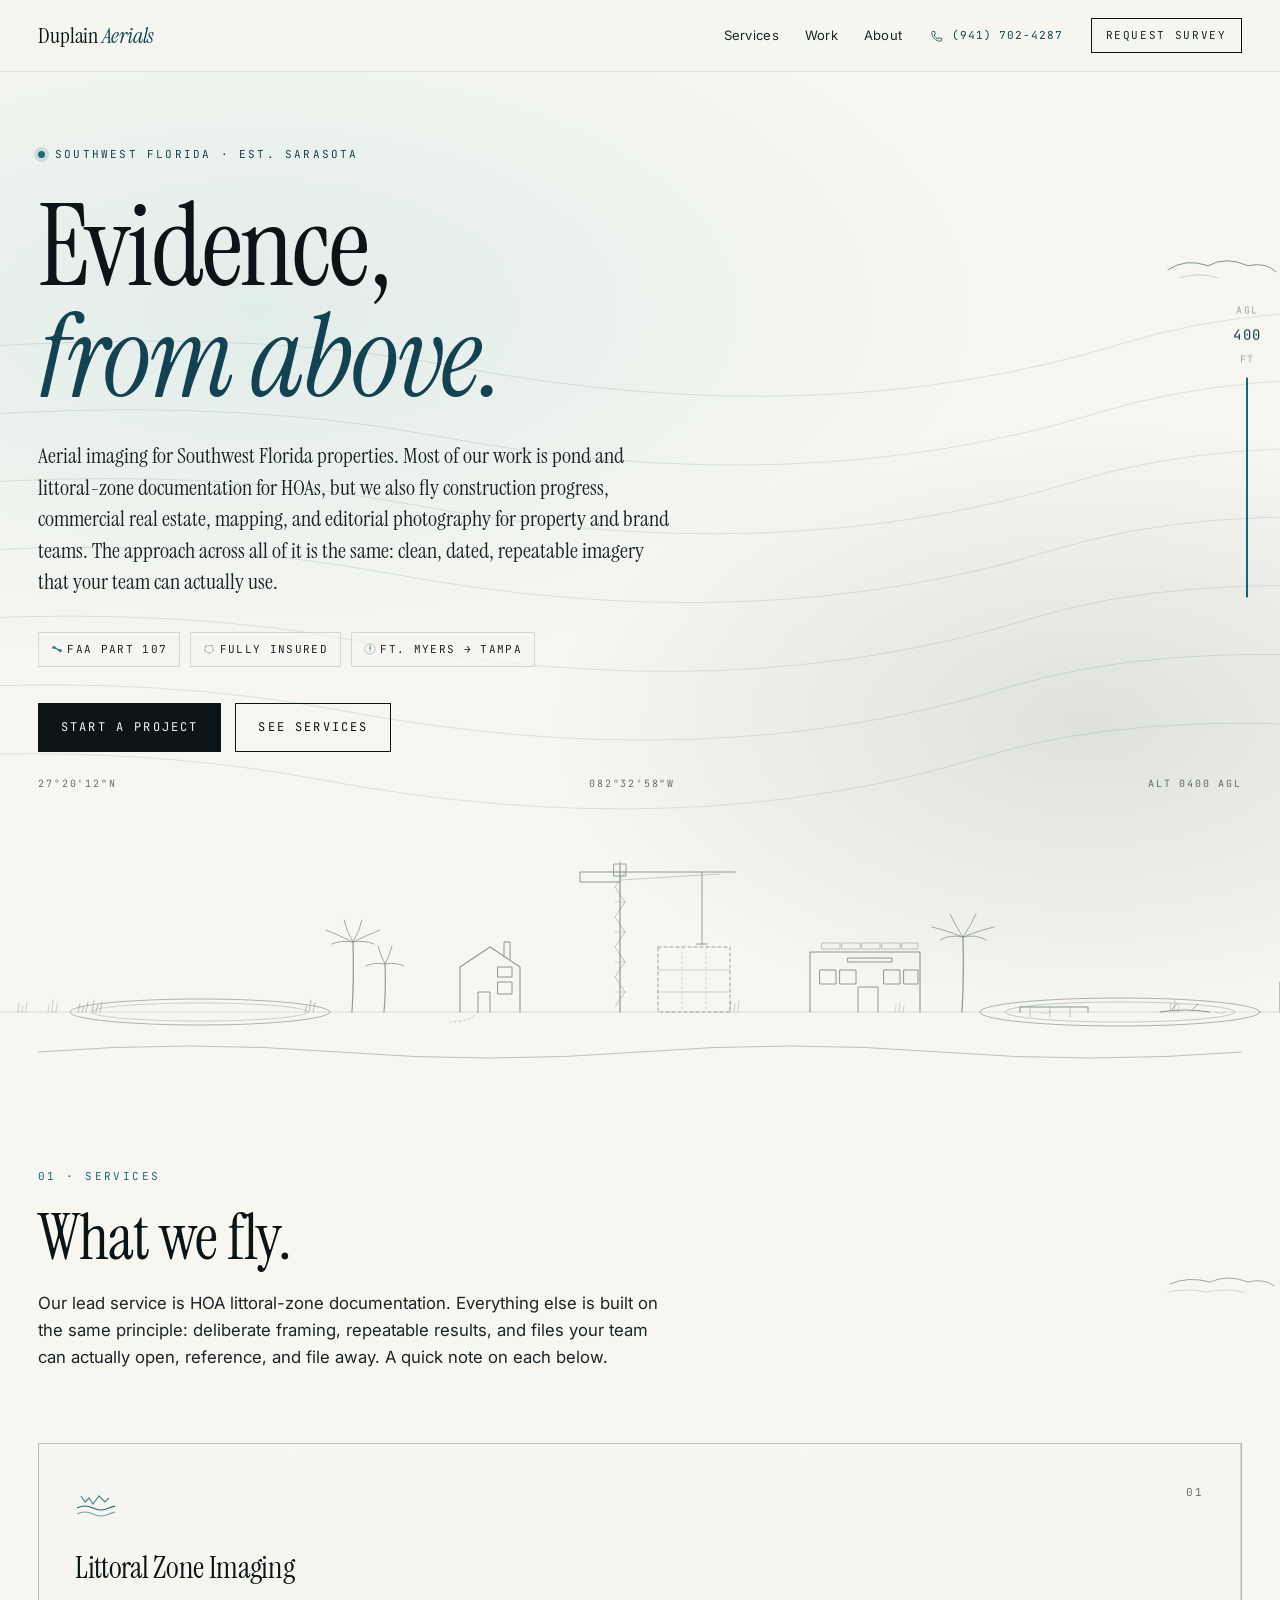
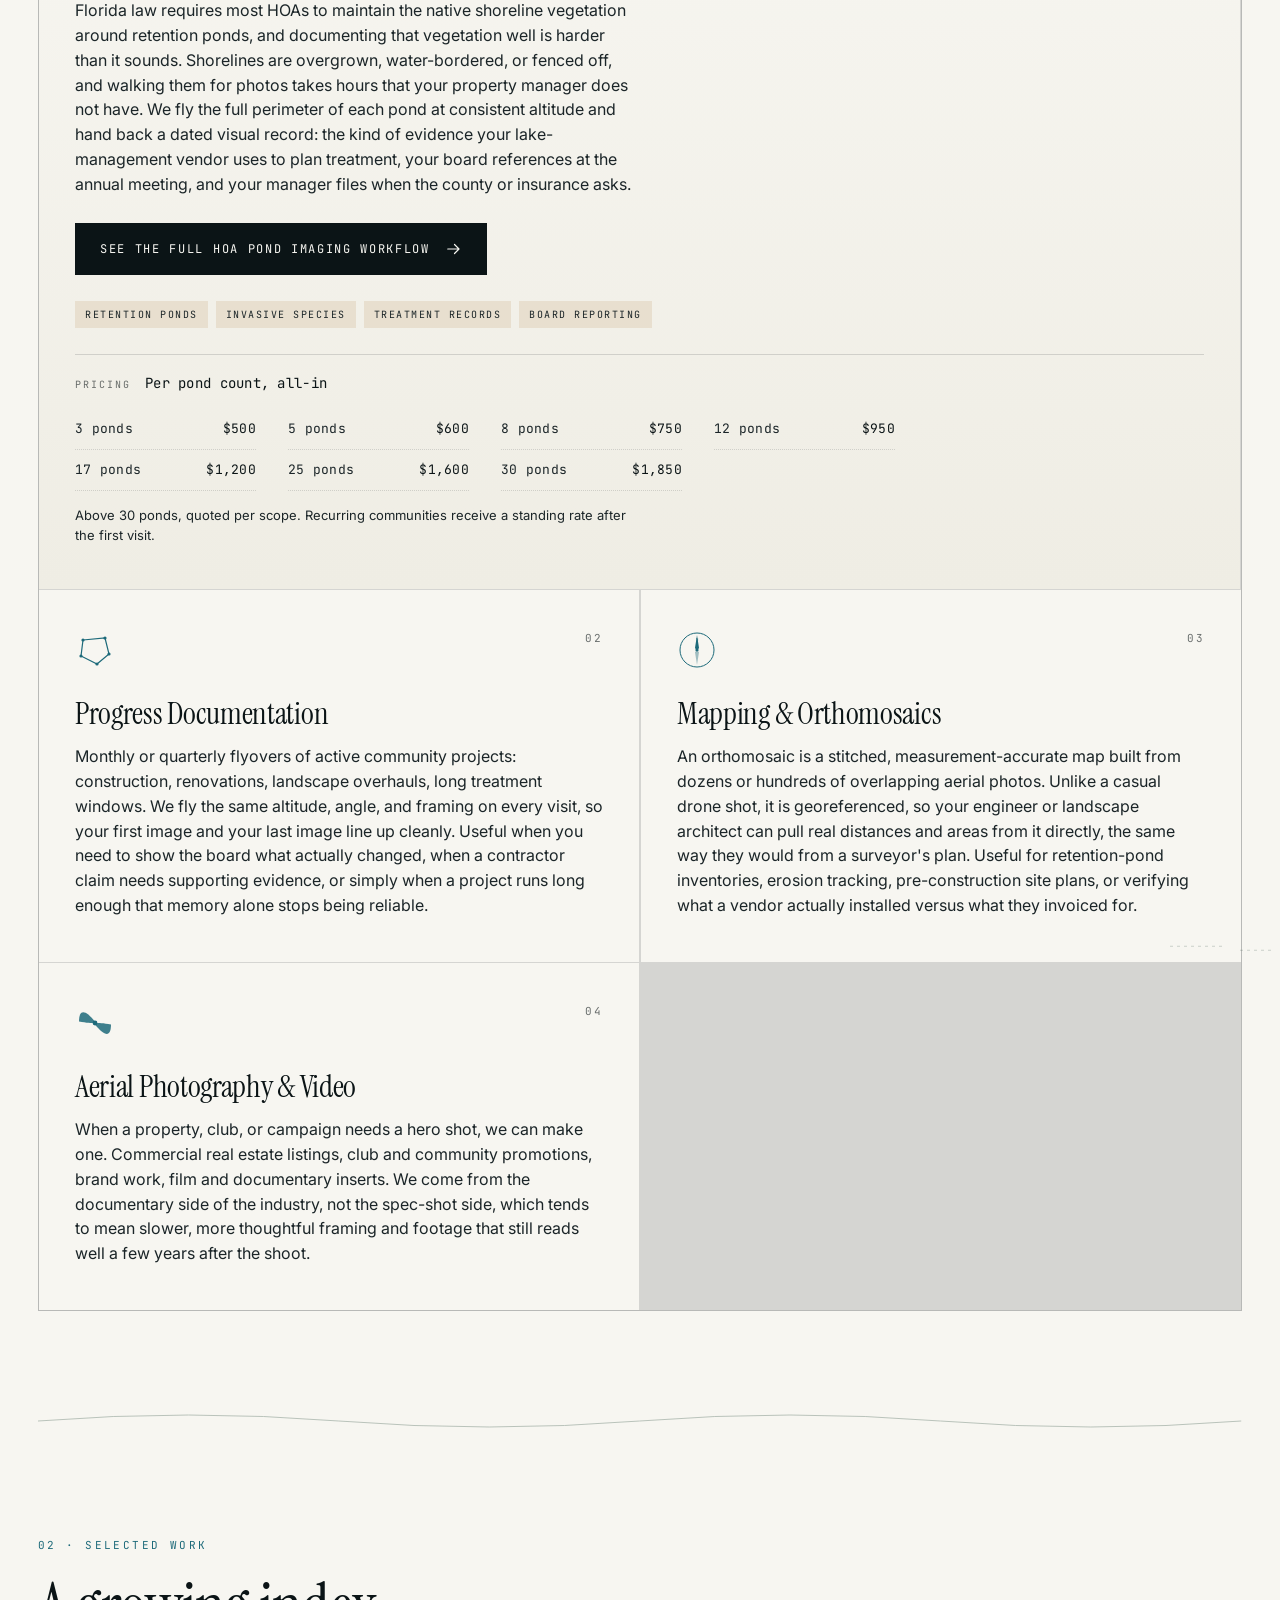
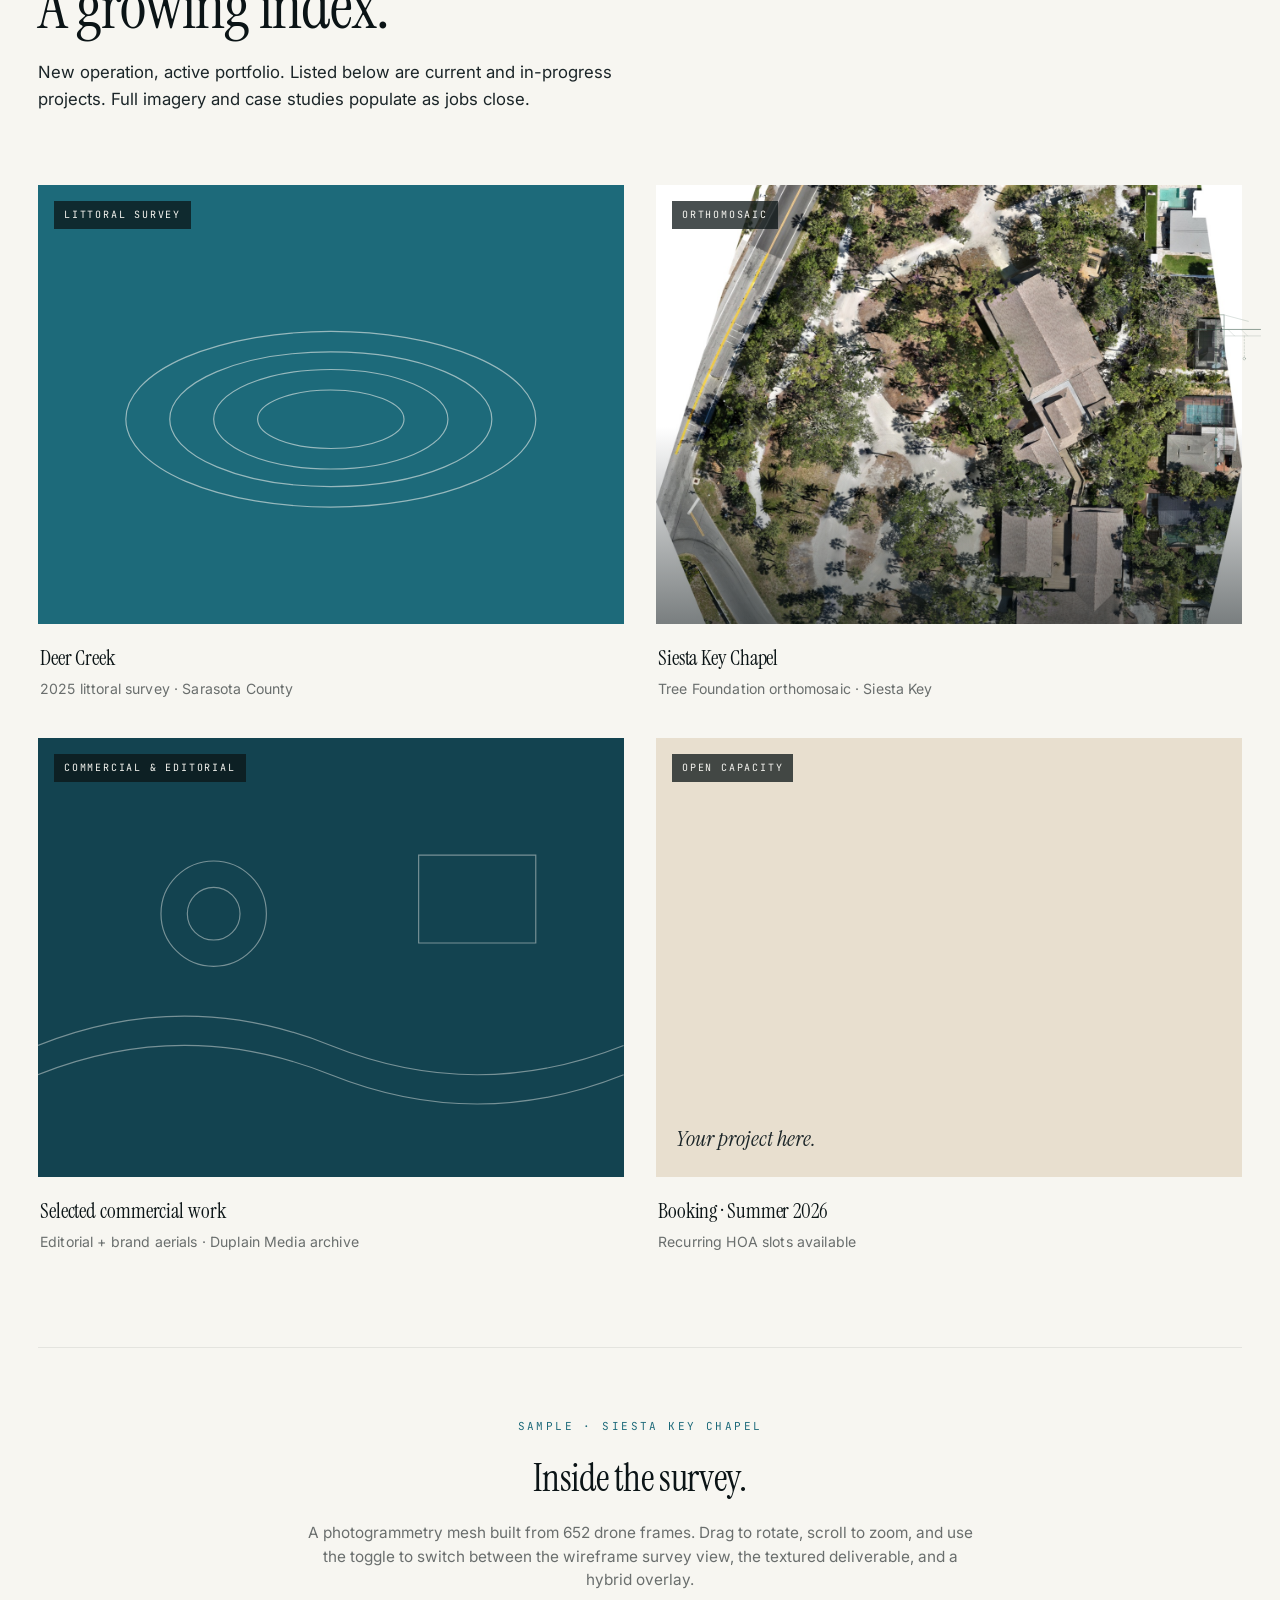
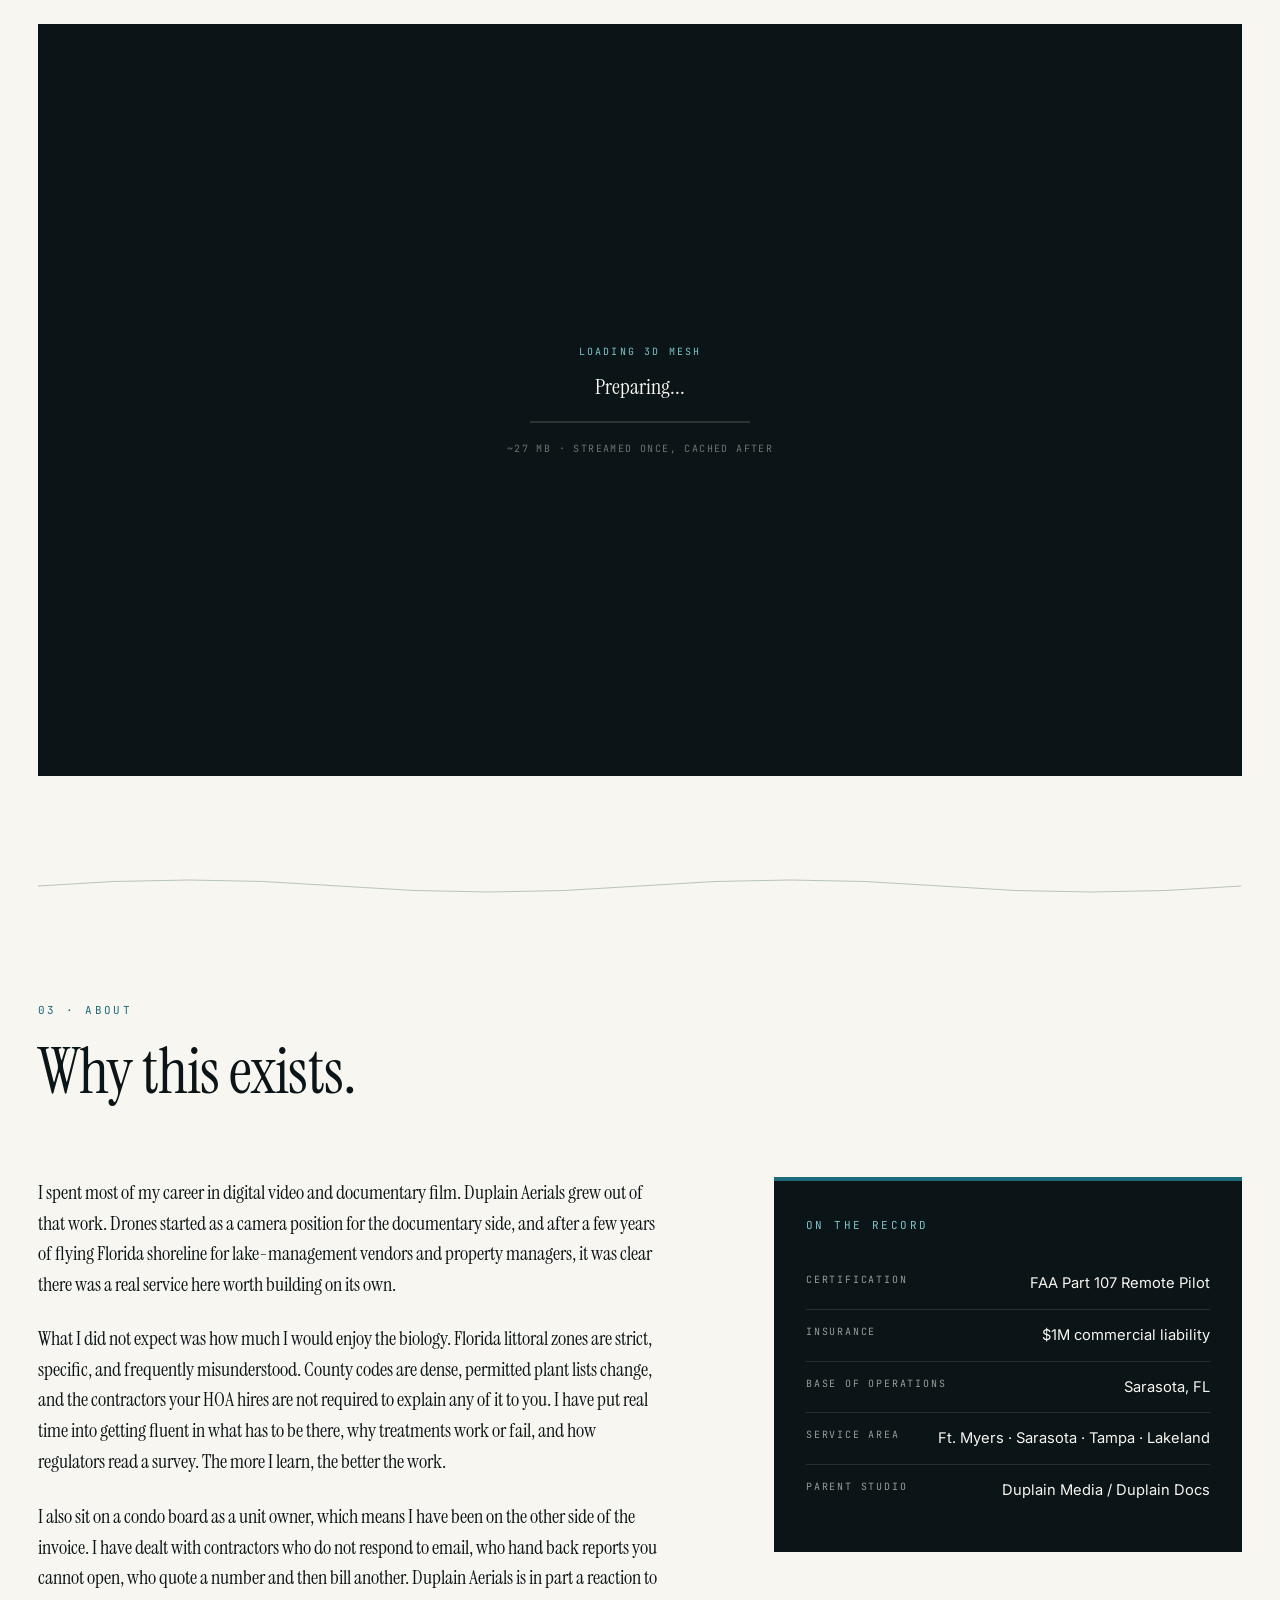
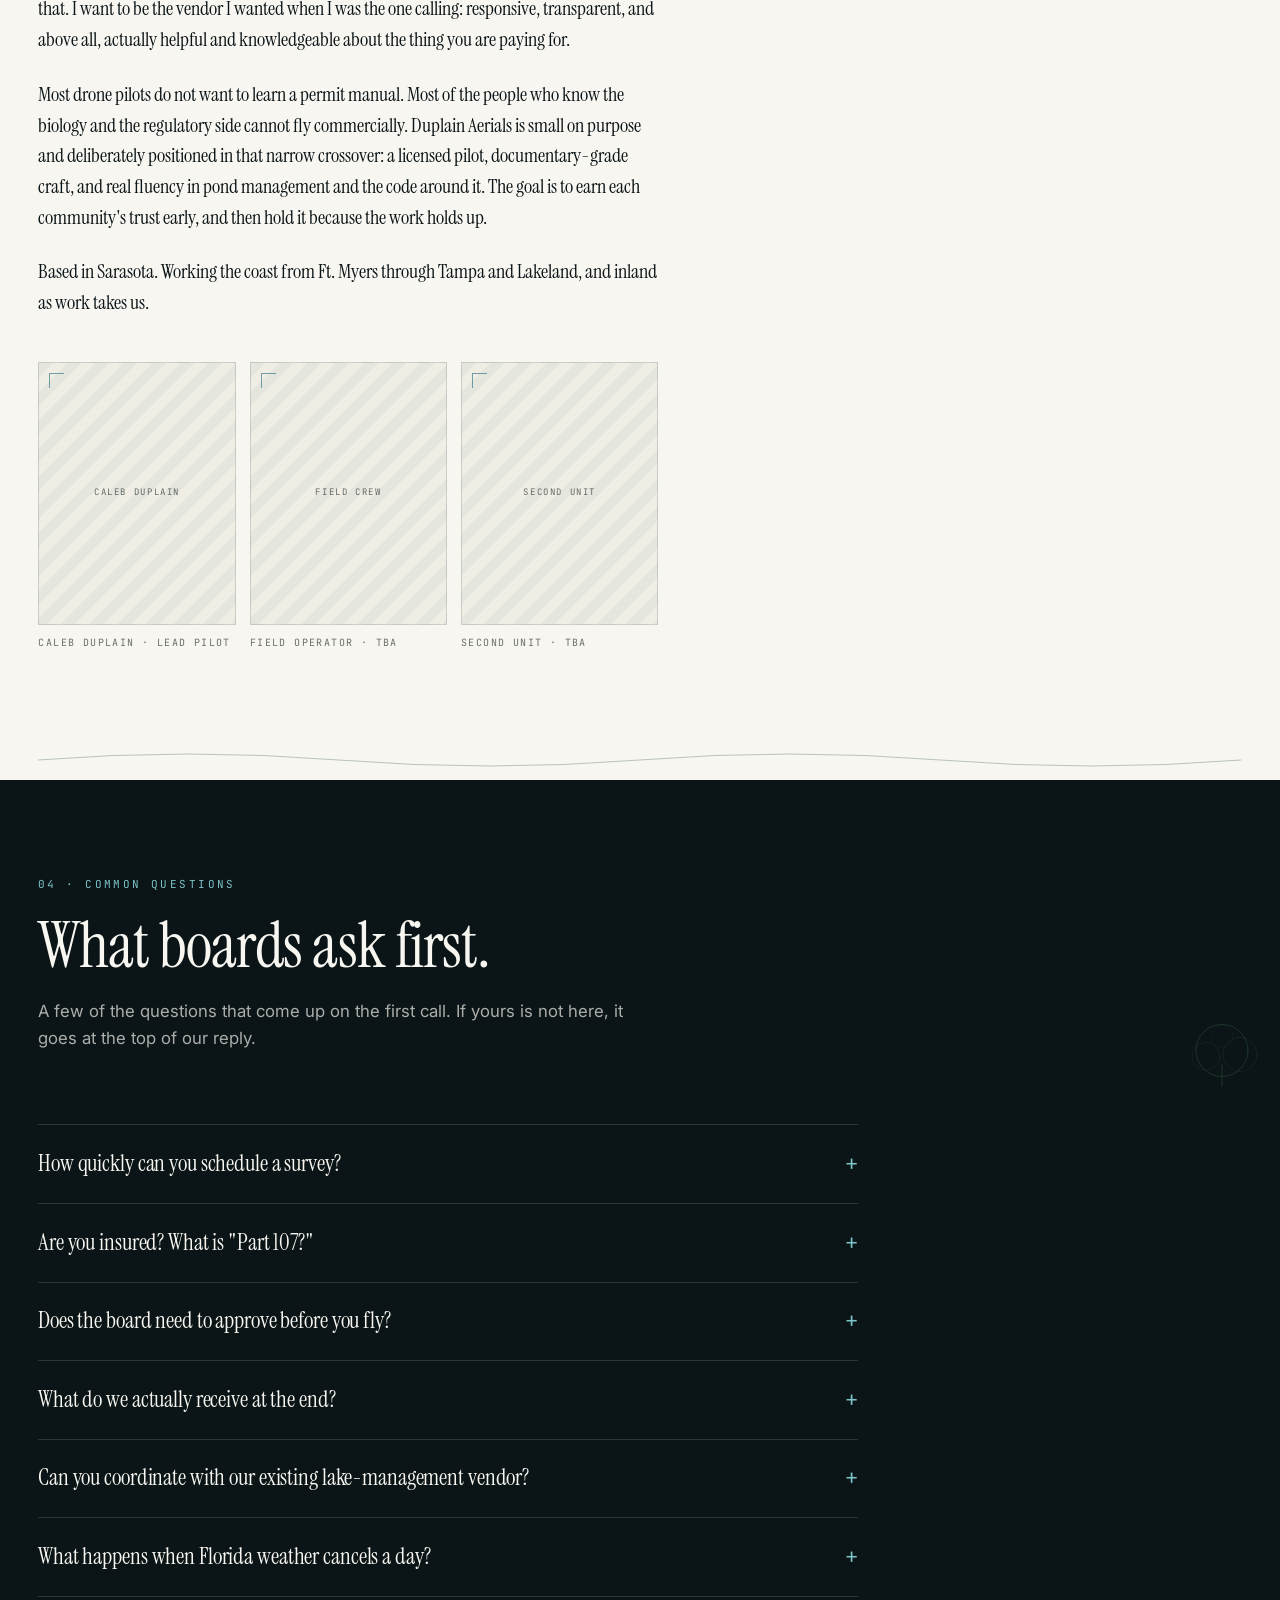
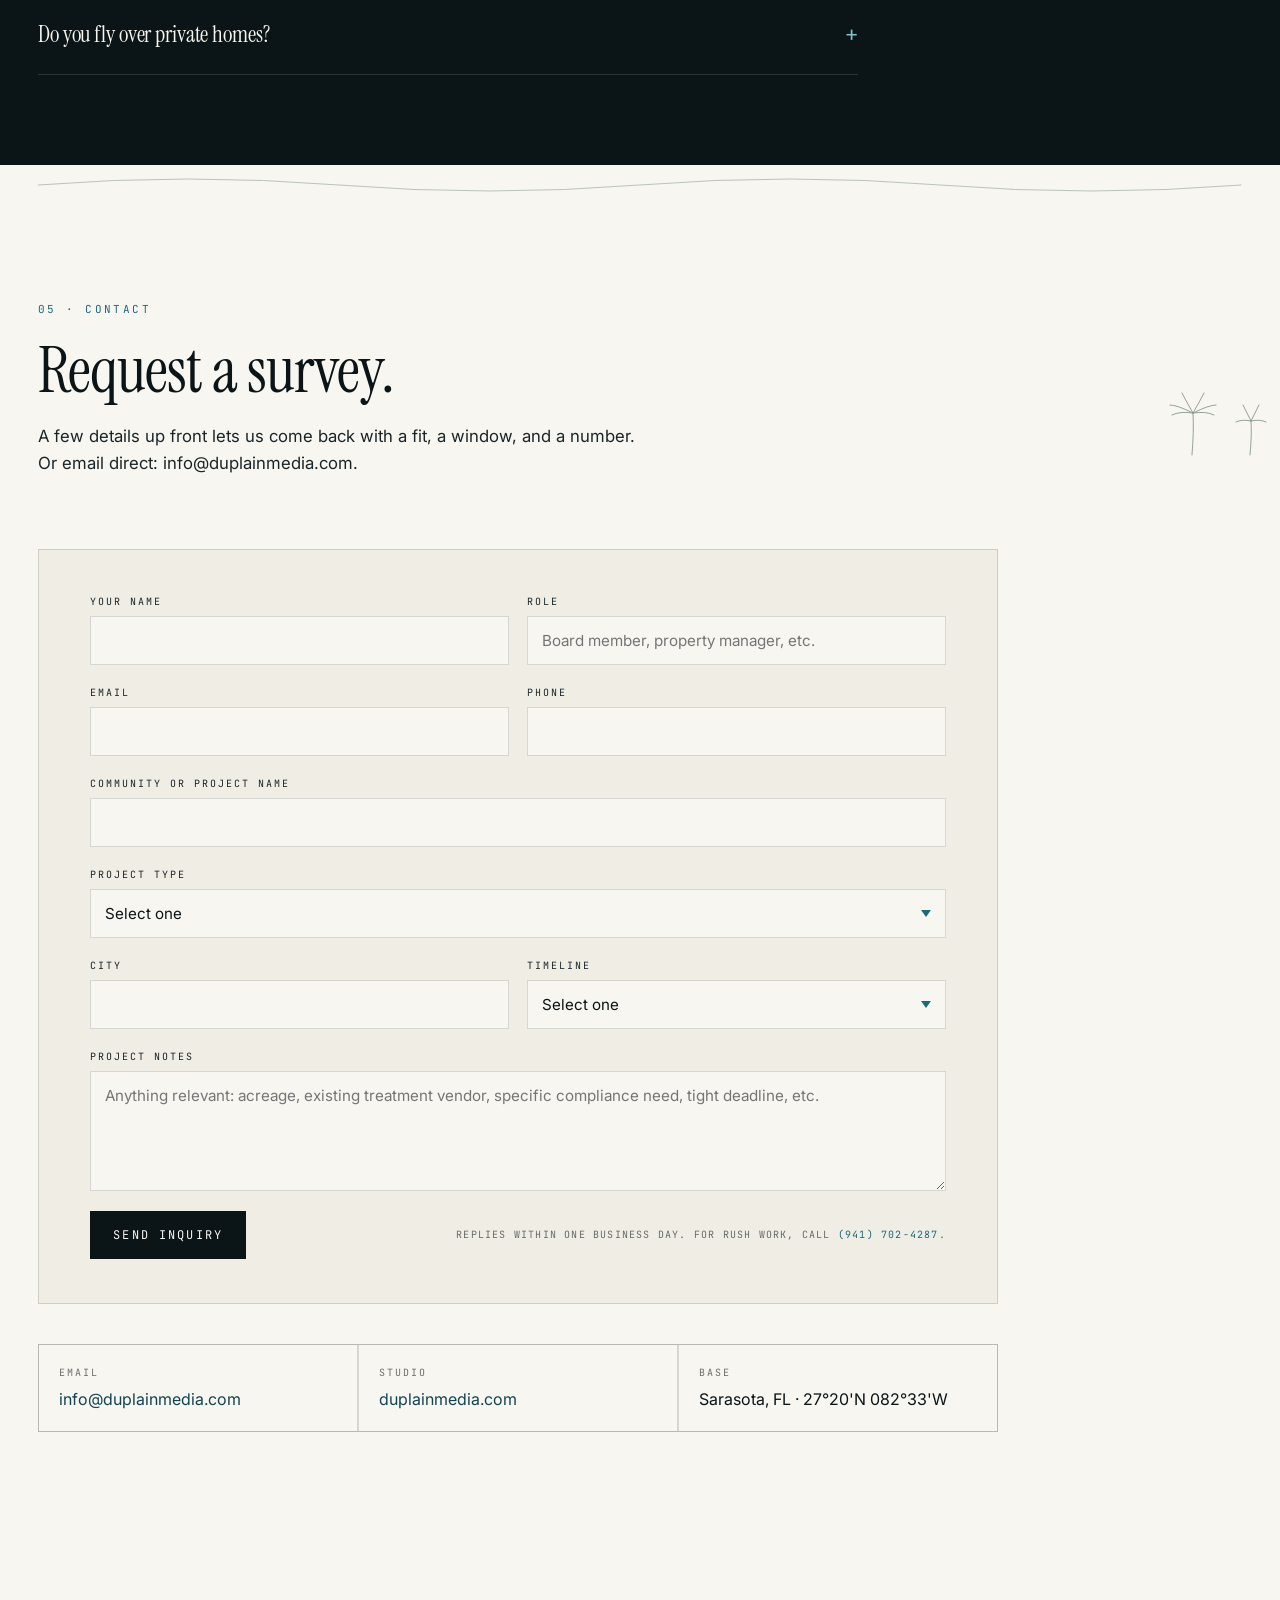
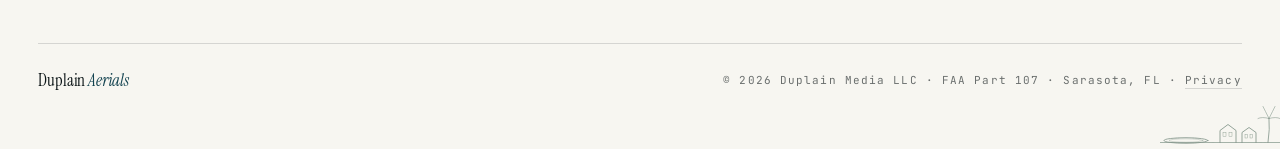
==== commit fc2f5f39: "Replace Sketchfab embed with custom Three.js chapel viewer Self-hosted 3D viewer for the Siesta Key " ====
--- a/index.html
+++ b/index.html
@@ -632,15 +632,34 @@
         <div class="work-feature-head">
           <span class="work-feature-eyebrow">Sample · Siesta Key Chapel</span>
           <h3 class="work-feature-title">Inside the survey.</h3>
-          <p class="work-feature-lede">652 frames stitched into a textured 3D mesh. Drag to rotate, scroll to zoom, double-click to focus.</p>
-        </div>
-        <div class="work-feature-frame">
-          <iframe
-            title="Siesta Key Chapel · Tree Foundation"
-            src="https://sketchfab.com/models/7f28a89987fb49048c5be09cc8a310ad/embed"
-            loading="lazy"
-            allow="autoplay; fullscreen; xr-spatial-tracking"
-            allowfullscreen></iframe>
+          <p class="work-feature-lede">A photogrammetry mesh built from 652 drone frames. Drag to rotate, scroll to zoom, and use the toggle to switch between the wireframe survey view, the textured deliverable, and a hybrid overlay.</p>
+        </div>
+
+        <div class="chapel-viewer" data-chapel-viewer>
+          <canvas class="chapel-viewer-canvas" data-chapel-canvas></canvas>
+
+          <div class="chapel-viewer-toggle" role="group" aria-label="Render mode">
+            <button class="chapel-viewer-mode-btn is-active" type="button" data-chapel-mode="wireframe">Wireframe</button>
+            <button class="chapel-viewer-mode-btn" type="button" data-chapel-mode="overlay">Overlay</button>
+            <button class="chapel-viewer-mode-btn" type="button" data-chapel-mode="textured">Textured</button>
+          </div>
+
+          <div class="chapel-viewer-meta" aria-hidden="true">
+            <span>Siesta Key Chapel</span>
+            <span>250K vertices · 500K faces</span>
+            <span>Drag · Zoom · Pan</span>
+          </div>
+
+          <div class="chapel-viewer-loading" data-chapel-loading>
+            <div class="chapel-viewer-loading-inner">
+              <span class="chapel-viewer-loading-kicker">Loading 3D mesh</span>
+              <span class="chapel-viewer-loading-status" data-chapel-status>Preparing...</span>
+              <div class="chapel-viewer-loading-bar">
+                <div class="chapel-viewer-loading-bar-fill" data-chapel-progress></div>
+              </div>
+              <span class="chapel-viewer-loading-note">~27 MB · streamed once, cached after</span>
+            </div>
+          </div>
         </div>
       </div>
     </section>
@@ -925,5 +944,6 @@
   </footer>
 
   <script src="/assets/js/main.js" defer></script>
+  <script type="module" src="/assets/js/chapel-viewer.js"></script>
 </body>
 </html>
--- a/assets/css/style.css
+++ b/assets/css/style.css
@@ -41,11 +41,6 @@
 body {
   position: relative;
   overflow-x: hidden;
-  cursor: none;
-}
-
-@media (max-width: 900px), (pointer: coarse) {
-  body { cursor: auto; }
 }
 
 a { color: inherit; text-decoration: none; }
@@ -993,6 +988,161 @@
 @media (max-width: 700px) {
   .work-feature { margin-top: 56px; padding-top: 44px; }
   .work-feature-frame { aspect-ratio: 4 / 3; }
+}
+
+/* ---------------- chapel 3D viewer ---------------- */
+
+.chapel-viewer {
+  position: relative;
+  width: 100%;
+  aspect-ratio: 16 / 10;
+  background: #0B1416;
+  overflow: hidden;
+  border: 1px solid var(--rule);
+}
+
+.chapel-viewer-canvas {
+  position: absolute;
+  inset: 0;
+  width: 100%;
+  height: 100%;
+  display: block;
+  cursor: grab;
+}
+.chapel-viewer-canvas:active { cursor: grabbing; }
+
+.chapel-viewer-toggle {
+  position: absolute;
+  top: 18px;
+  right: 18px;
+  z-index: 3;
+  display: inline-flex;
+  background: rgba(11, 20, 22, .72);
+  backdrop-filter: blur(8px);
+  -webkit-backdrop-filter: blur(8px);
+  border: 1px solid rgba(247, 246, 241, .18);
+  padding: 4px;
+}
+
+.chapel-viewer-mode-btn {
+  appearance: none;
+  background: transparent;
+  border: none;
+  padding: 9px 14px;
+  font-family: var(--mono);
+  font-size: 10px;
+  letter-spacing: .18em;
+  text-transform: uppercase;
+  color: rgba(247, 246, 241, .7);
+  cursor: pointer;
+  transition: background .2s var(--e), color .2s var(--e);
+}
+.chapel-viewer-mode-btn:hover {
+  color: var(--paper);
+  background: rgba(247, 246, 241, .06);
+}
+.chapel-viewer-mode-btn.is-active {
+  background: var(--paper);
+  color: var(--ink);
+}
+
+.chapel-viewer-meta {
+  position: absolute;
+  bottom: 18px;
+  left: 18px;
+  z-index: 3;
+  display: flex;
+  gap: 18px;
+  font-family: var(--mono);
+  font-size: 10px;
+  letter-spacing: .16em;
+  text-transform: uppercase;
+  color: rgba(247, 246, 241, .55);
+  pointer-events: none;
+}
+
+@media (max-width: 700px) {
+  .chapel-viewer { aspect-ratio: 4 / 3; }
+  .chapel-viewer-toggle {
+    top: 12px;
+    right: 12px;
+    padding: 3px;
+  }
+  .chapel-viewer-mode-btn {
+    padding: 7px 10px;
+    font-size: 9px;
+    letter-spacing: .14em;
+  }
+  .chapel-viewer-meta {
+    bottom: 12px;
+    left: 12px;
+    flex-wrap: wrap;
+    gap: 8px 14px;
+    font-size: 9px;
+    max-width: calc(100% - 24px);
+  }
+}
+
+.chapel-viewer-loading {
+  position: absolute;
+  inset: 0;
+  z-index: 4;
+  background: #0B1416;
+  display: flex;
+  align-items: center;
+  justify-content: center;
+  transition: opacity .5s var(--e);
+}
+.chapel-viewer-loading.is-hidden { opacity: 0; pointer-events: none; }
+
+.chapel-viewer-loading-inner {
+  display: flex;
+  flex-direction: column;
+  align-items: center;
+  gap: 14px;
+  max-width: 320px;
+  text-align: center;
+  padding: 0 24px;
+}
+
+.chapel-viewer-loading-kicker {
+  font-family: var(--mono);
+  font-size: 10px;
+  letter-spacing: .22em;
+  text-transform: uppercase;
+  color: var(--shallow);
+}
+
+.chapel-viewer-loading-status {
+  font-family: var(--serif);
+  font-size: 1.4rem;
+  line-height: 1.2;
+  color: var(--paper);
+}
+
+.chapel-viewer-loading-bar {
+  width: 220px;
+  height: 2px;
+  background: rgba(247, 246, 241, .14);
+  overflow: hidden;
+  margin-top: 6px;
+}
+.chapel-viewer-loading-bar-fill {
+  width: 100%;
+  height: 100%;
+  background: var(--shallow);
+  transform: scaleX(0);
+  transform-origin: left;
+  transition: transform .25s var(--e);
+}
+
+.chapel-viewer-loading-note {
+  font-family: var(--mono);
+  font-size: 10px;
+  letter-spacing: .14em;
+  text-transform: uppercase;
+  color: rgba(247, 246, 241, .42);
+  margin-top: 4px;
 }
 
 /* ---------------- about ---------------- */
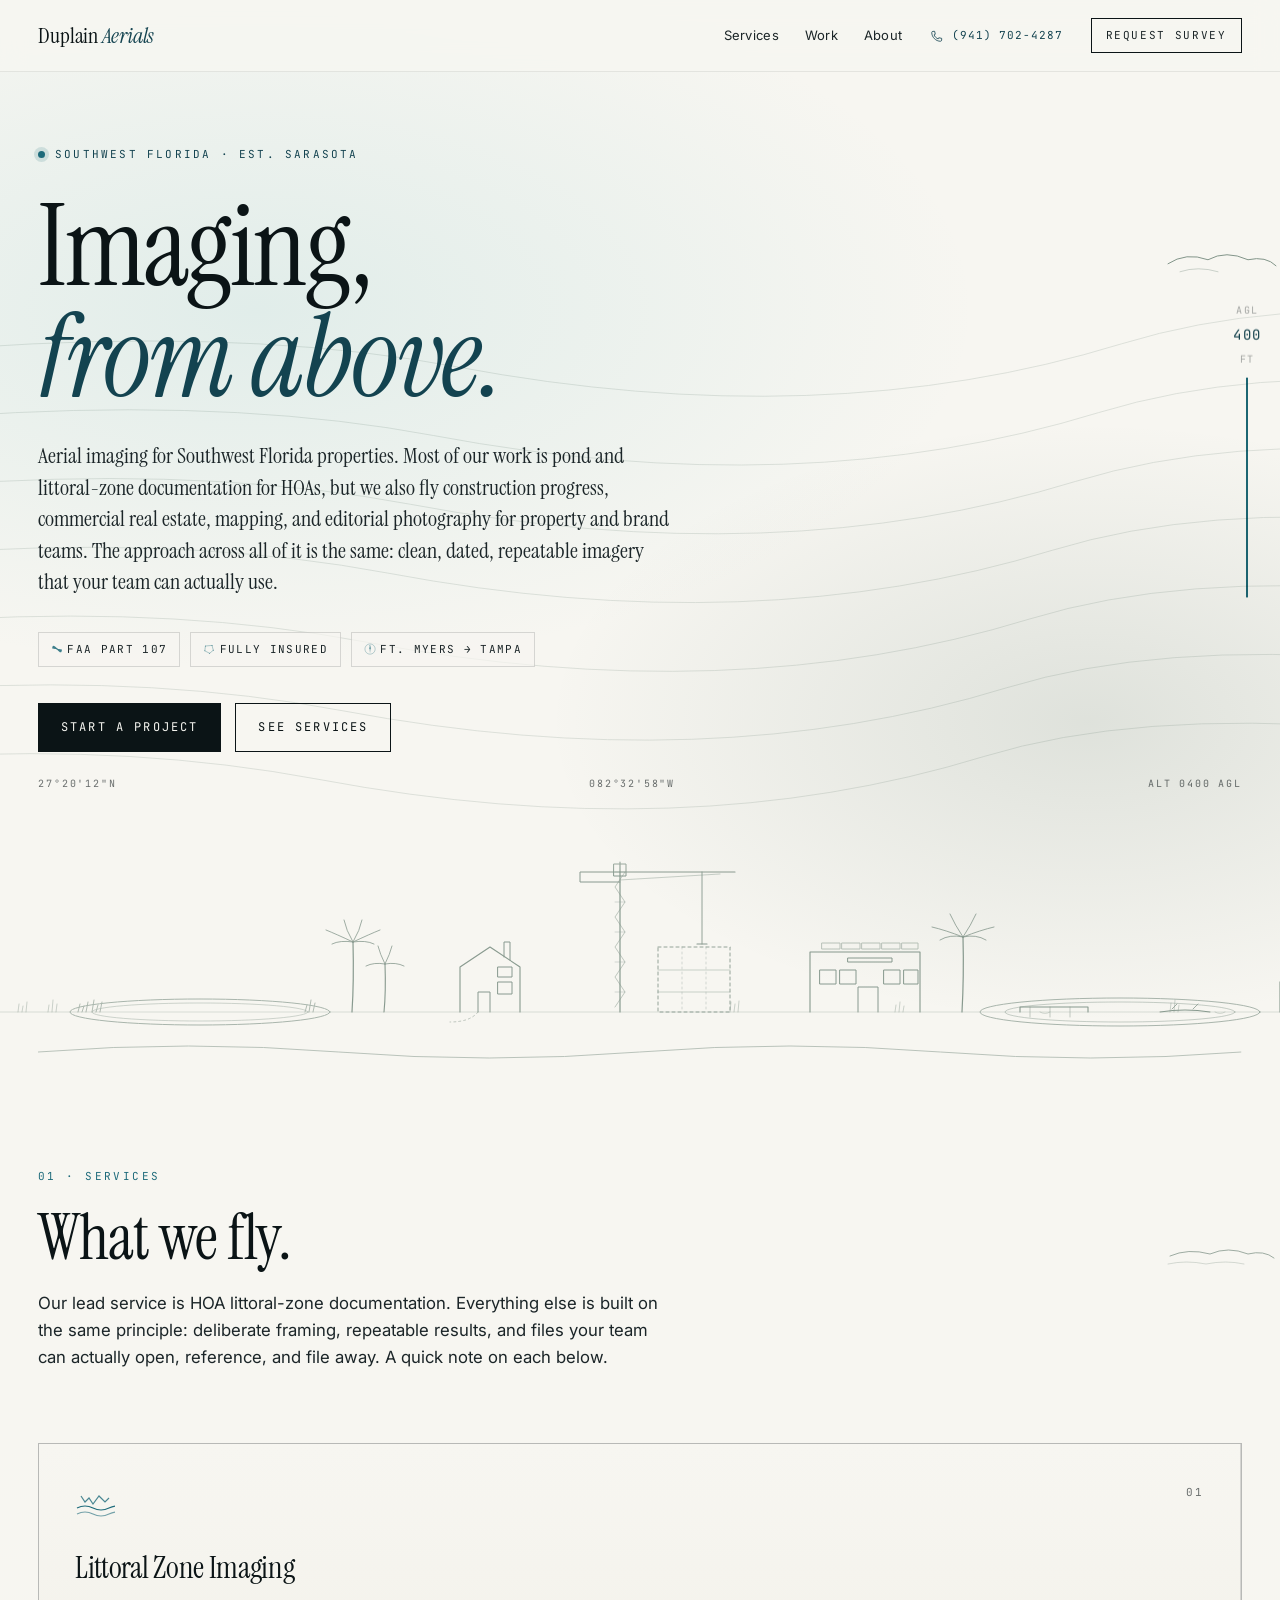
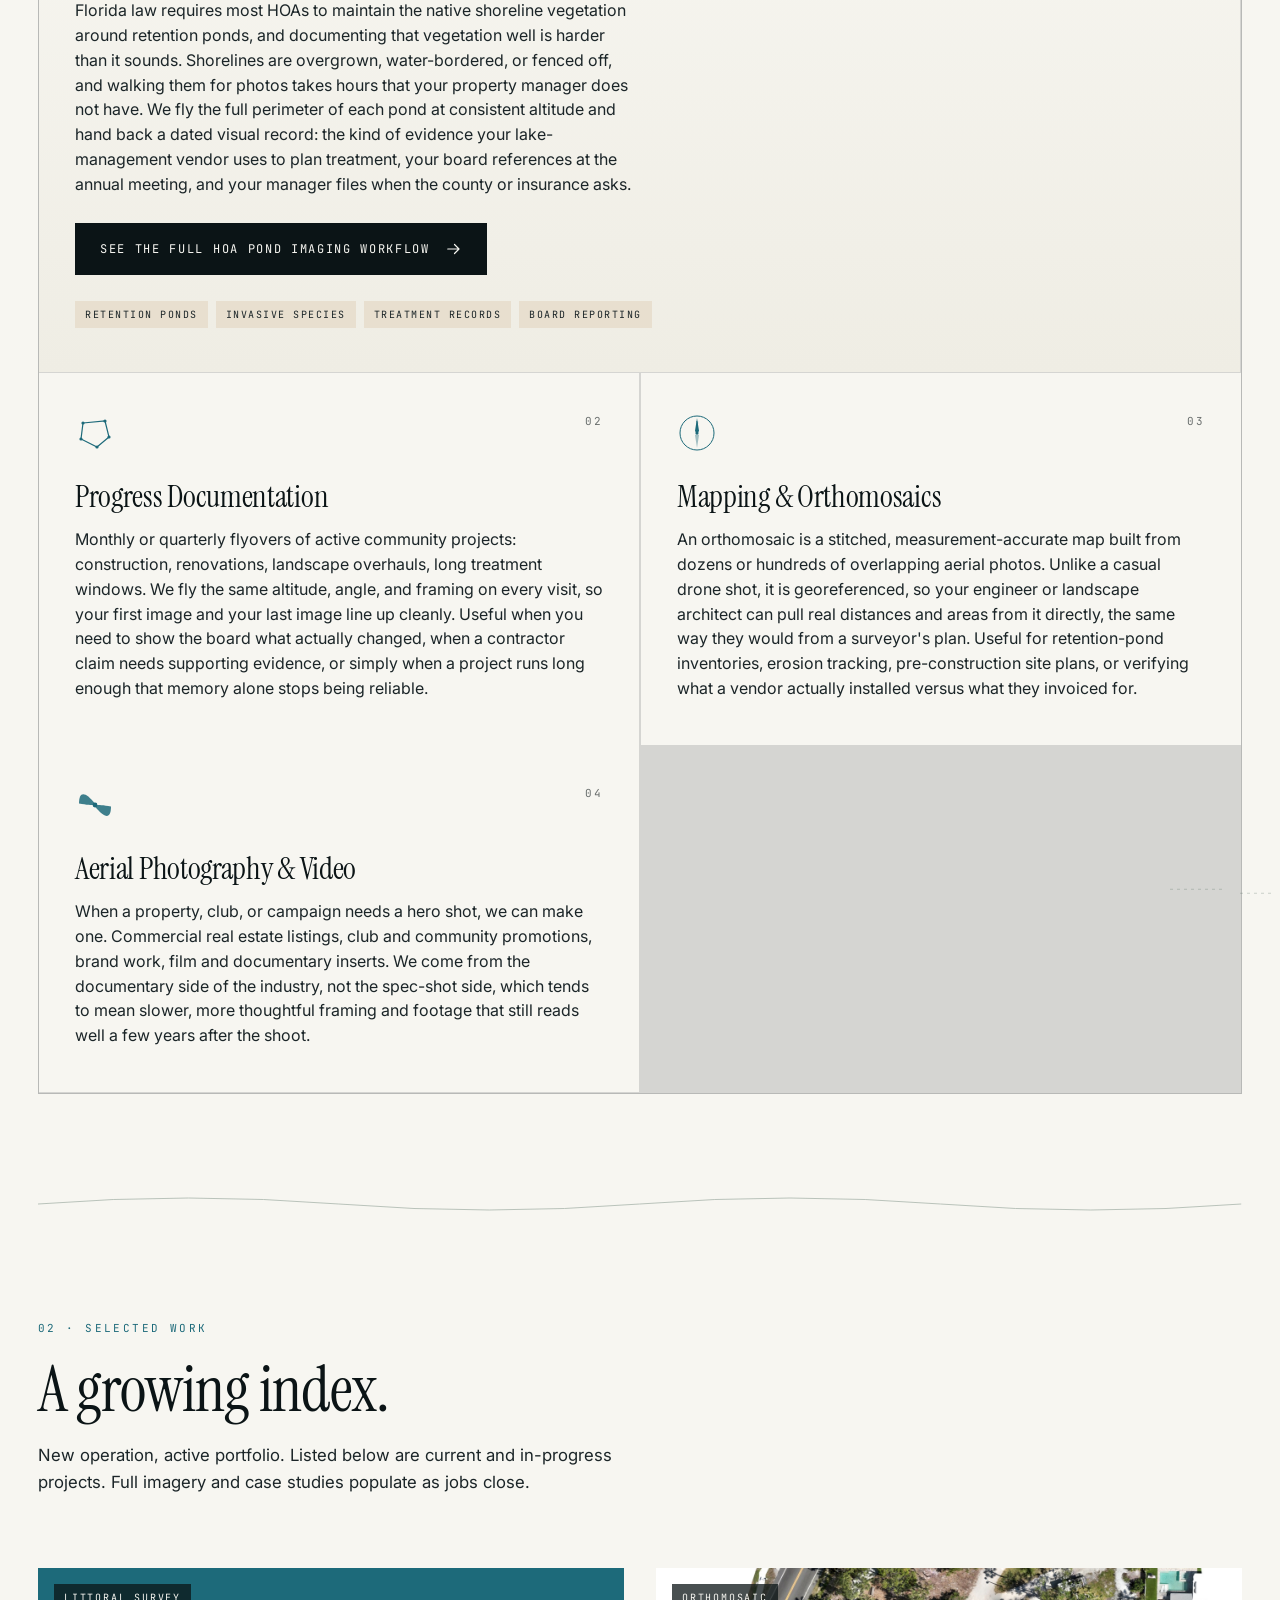
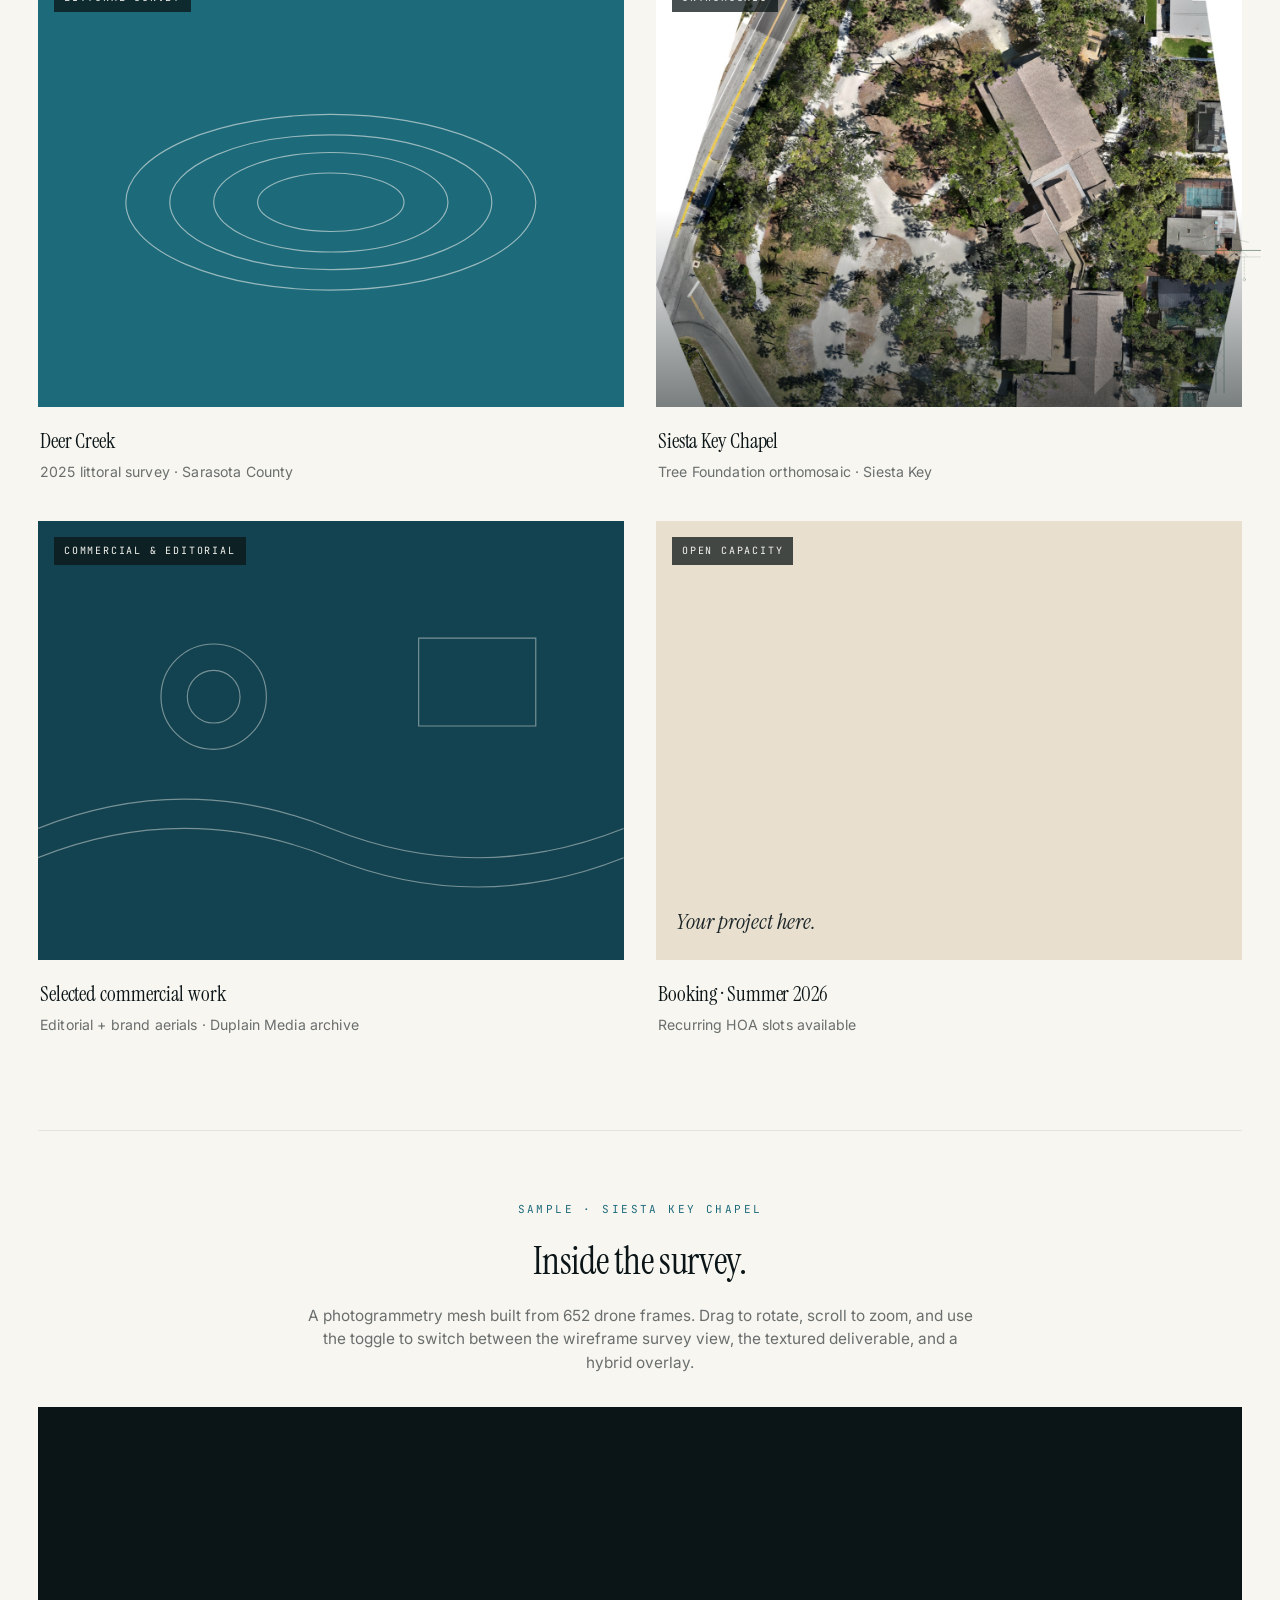
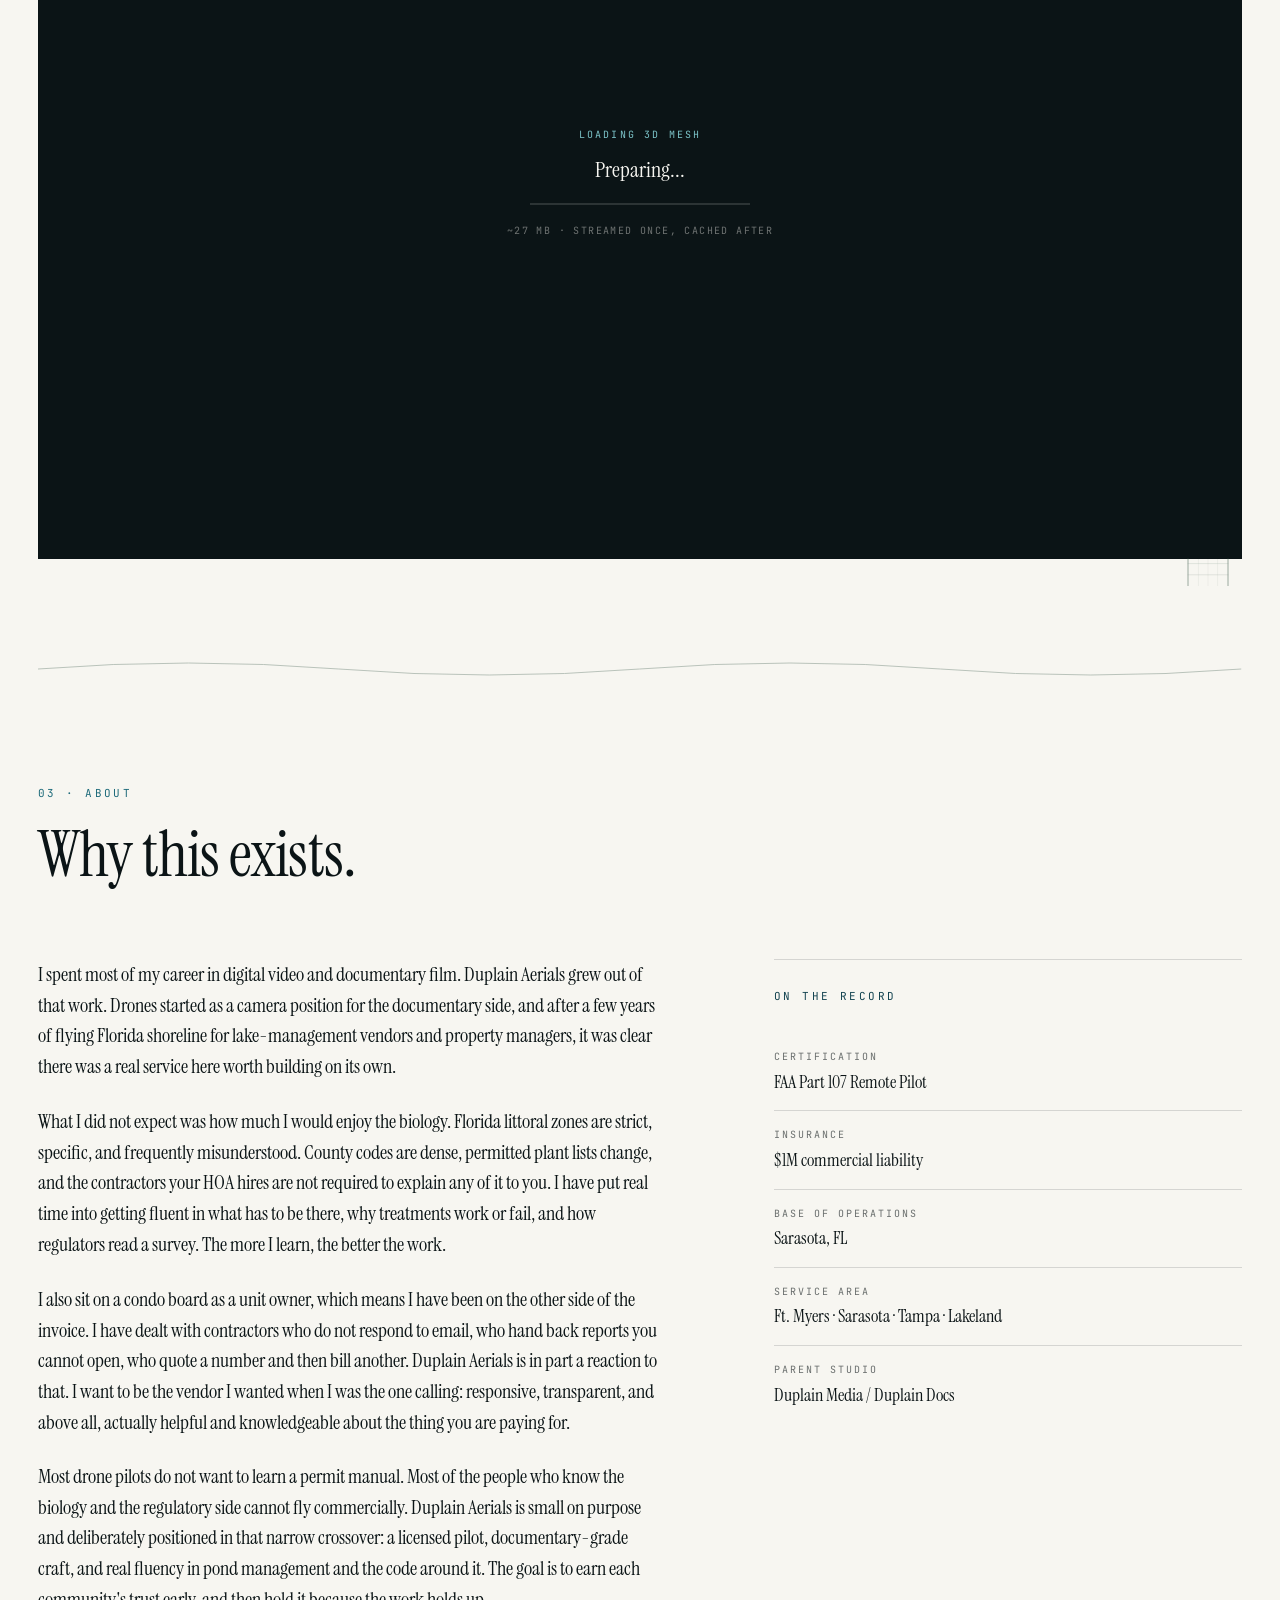
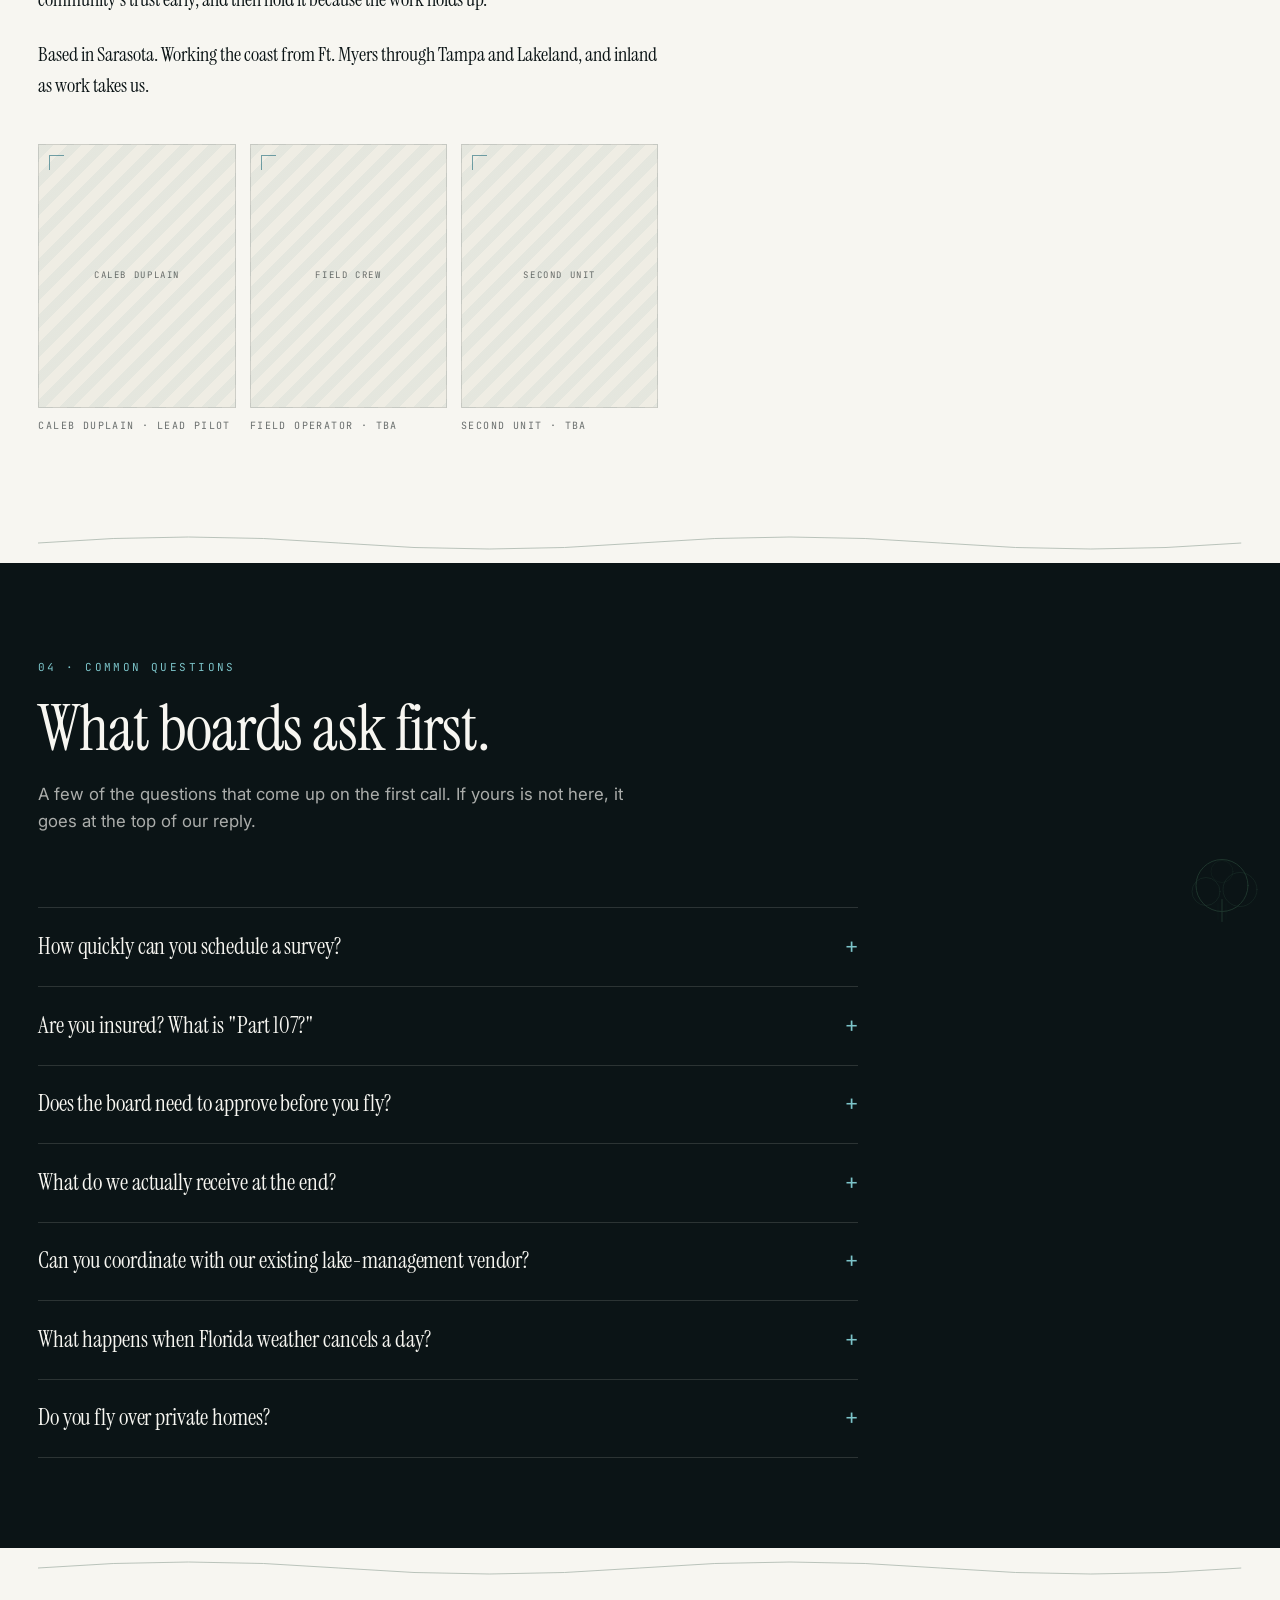
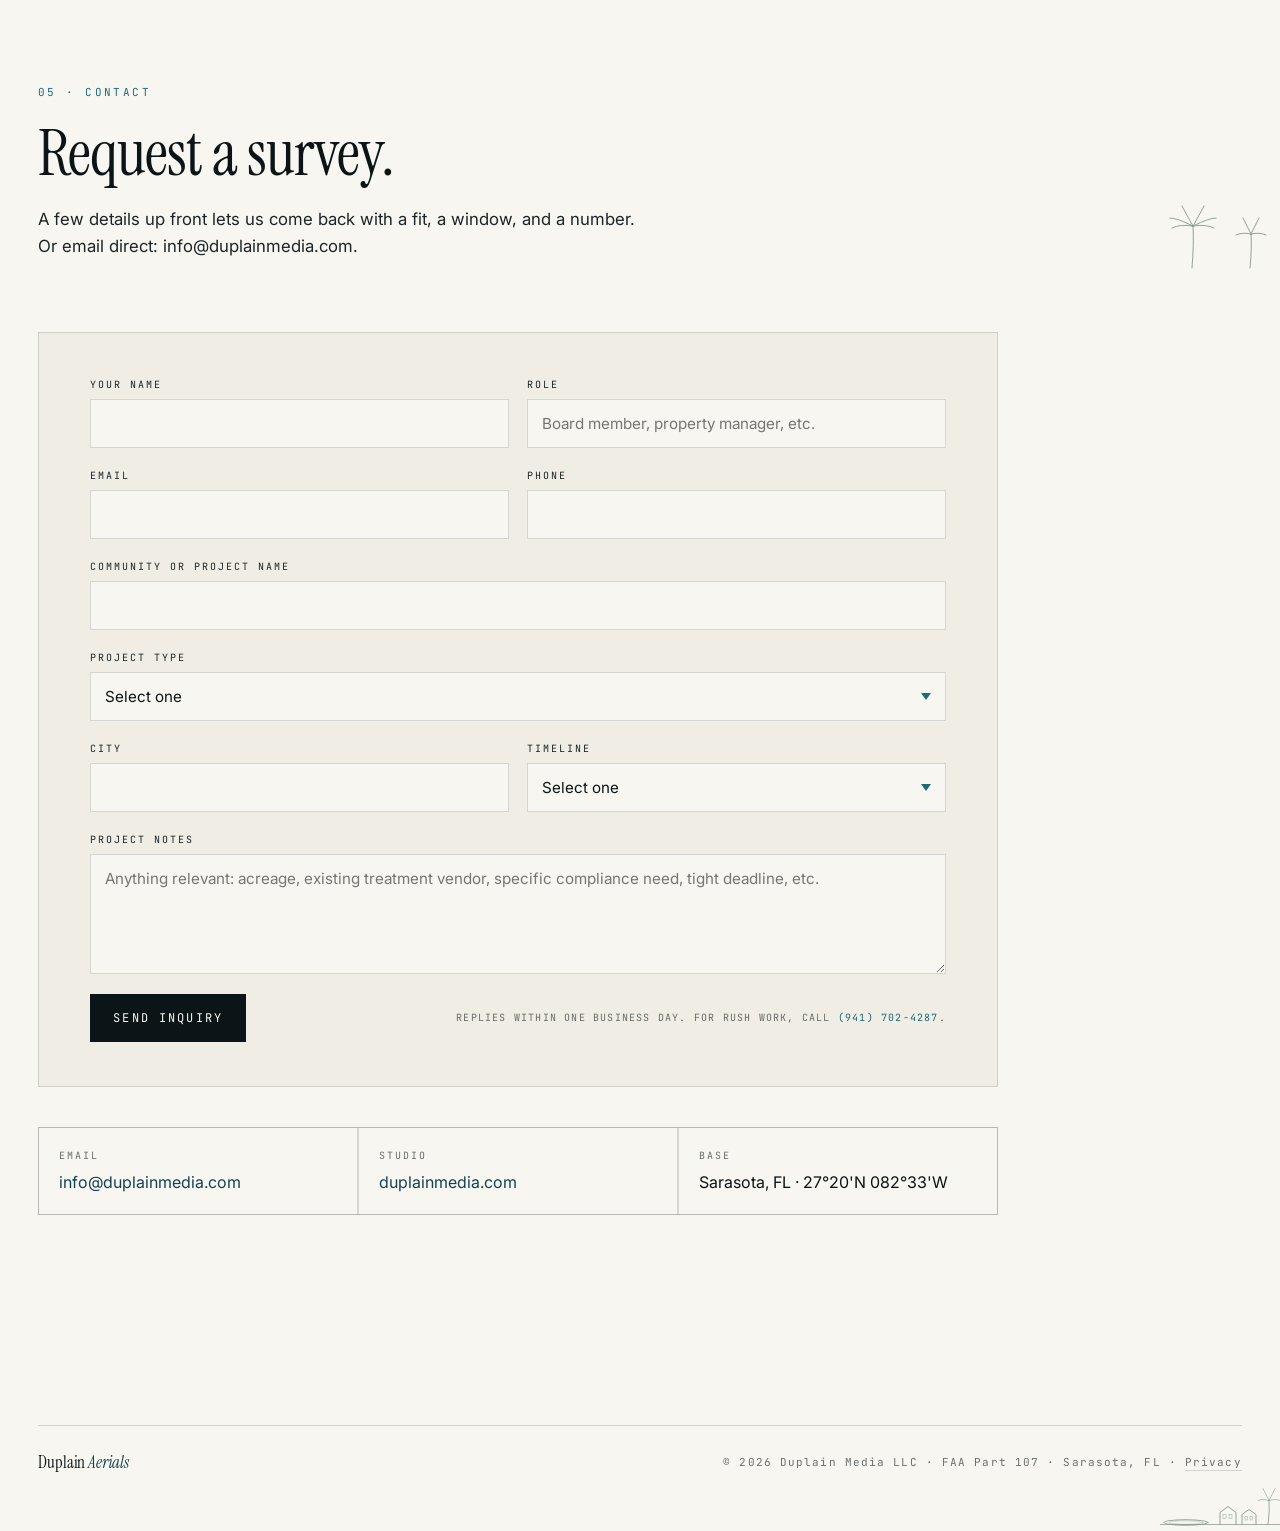
==== commit 5c509b89: "Imaging headline, redrawn 3D drone, drop home pricing, integrate about credentials Hero headline rea" ====
--- a/index.html
+++ b/index.html
@@ -246,72 +246,120 @@
       <div class="hero-drone-shadow" aria-hidden="true"></div>
 
       <div class="hero-drone" aria-hidden="true">
-        <svg viewBox="0 0 200 120" class="drone-svg">
+        <svg viewBox="0 0 220 140" class="drone-svg">
+          <!-- Faint ground shadow to anchor the form in space -->
+          <ellipse class="drone-shadow" cx="110" cy="128" rx="62" ry="4.5"/>
+
+          <!-- Spinning prop motion-blur discs -->
           <g class="drone-prop-rings">
-            <ellipse cx="40" cy="88" rx="22" ry="5.5"/>
-            <ellipse cx="160" cy="88" rx="22" ry="5.5"/>
-            <ellipse cx="62" cy="40" rx="17" ry="4.5"/>
-            <ellipse cx="138" cy="40" rx="17" ry="4.5"/>
-          </g>
-
+            <ellipse cx="50" cy="92" rx="22" ry="5.2"/>
+            <ellipse cx="170" cy="92" rx="22" ry="5.2"/>
+            <ellipse cx="68" cy="42" rx="17" ry="4.2"/>
+            <ellipse cx="152" cy="42" rx="17" ry="4.2"/>
+          </g>
+
+          <!-- Arms drawn as 3D rods (top face + thin shadow strip below) -->
           <g class="drone-arms">
-            <path d="M88 65 L40 88 L42 92 L92 69 Z"/>
-            <path d="M112 65 L160 88 L158 92 L108 69 Z"/>
-            <path d="M90 58 L62 40 L64 44 L92 62 Z"/>
-            <path d="M110 58 L138 40 L136 44 L108 62 Z"/>
-          </g>
-
-          <g class="drone-prop drone-prop-1" style="transform-origin: 40px 88px;">
-            <line x1="22" y1="88" x2="58" y2="88"/>
-            <line x1="40" y1="83" x2="40" y2="93"/>
-          </g>
-          <g class="drone-prop drone-prop-2" style="transform-origin: 160px 88px;">
-            <line x1="142" y1="88" x2="178" y2="88"/>
-            <line x1="160" y1="83" x2="160" y2="93"/>
-          </g>
-          <g class="drone-prop drone-prop-3" style="transform-origin: 62px 40px;">
-            <line x1="48" y1="40" x2="76" y2="40"/>
-            <line x1="62" y1="36" x2="62" y2="44"/>
-          </g>
-          <g class="drone-prop drone-prop-4" style="transform-origin: 138px 40px;">
-            <line x1="124" y1="40" x2="152" y2="40"/>
-            <line x1="138" y1="36" x2="138" y2="44"/>
-          </g>
-
+            <!-- Front-left arm -->
+            <g>
+              <path d="M96 68 L50 90 L52 94 L98 72 Z" class="drone-arm-shadow"/>
+              <path d="M96 66 L50 88 L52 92 L98 70 Z" class="drone-arm-top"/>
+            </g>
+            <!-- Front-right arm -->
+            <g>
+              <path d="M124 68 L170 90 L168 94 L122 72 Z" class="drone-arm-shadow"/>
+              <path d="M124 66 L170 88 L168 92 L122 70 Z" class="drone-arm-top"/>
+            </g>
+            <!-- Back-left arm -->
+            <g>
+              <path d="M99 60 L68 42 L70 46 L101 64 Z" class="drone-arm-shadow"/>
+              <path d="M99 58 L68 40 L70 44 L101 62 Z" class="drone-arm-top"/>
+            </g>
+            <!-- Back-right arm -->
+            <g>
+              <path d="M121 60 L152 42 L150 46 L119 64 Z" class="drone-arm-shadow"/>
+              <path d="M121 58 L152 40 L150 44 L119 62 Z" class="drone-arm-top"/>
+            </g>
+          </g>
+
+          <!-- Spinning prop crosshairs (animated) -->
+          <g class="drone-prop drone-prop-1" style="transform-origin: 50px 90px;">
+            <line x1="32" y1="90" x2="68" y2="90"/>
+            <line x1="50" y1="84" x2="50" y2="96"/>
+          </g>
+          <g class="drone-prop drone-prop-2" style="transform-origin: 170px 90px;">
+            <line x1="152" y1="90" x2="188" y2="90"/>
+            <line x1="170" y1="84" x2="170" y2="96"/>
+          </g>
+          <g class="drone-prop drone-prop-3" style="transform-origin: 68px 40px;">
+            <line x1="53" y1="40" x2="83" y2="40"/>
+            <line x1="68" y1="35" x2="68" y2="45"/>
+          </g>
+          <g class="drone-prop drone-prop-4" style="transform-origin: 152px 40px;">
+            <line x1="137" y1="40" x2="167" y2="40"/>
+            <line x1="152" y1="35" x2="152" y2="45"/>
+          </g>
+
+          <!-- Motors as 3D pucks: side wall + top disc + inner highlight -->
           <g class="drone-motors">
-            <ellipse cx="40" cy="88" rx="5.5" ry="4"/>
-            <ellipse cx="160" cy="88" rx="5.5" ry="4"/>
-            <ellipse cx="62" cy="40" rx="4.5" ry="3.3"/>
-            <ellipse cx="138" cy="40" rx="4.5" ry="3.3"/>
-          </g>
-          <g class="drone-motors-inner">
-            <ellipse cx="40" cy="86.5" rx="3.5" ry="2"/>
-            <ellipse cx="160" cy="86.5" rx="3.5" ry="2"/>
-            <ellipse cx="62" cy="39.2" rx="2.8" ry="1.5"/>
-            <ellipse cx="138" cy="39.2" rx="2.8" ry="1.5"/>
-          </g>
-
-          <path class="drone-body" d="M85 56 L115 56 L124 65 L115 75 L85 75 L76 65 Z"/>
-          <path class="drone-body-front" d="M85 75 L115 75 L118 79 L82 79 Z"/>
-          <path class="drone-body-inner" d="M89 60 L111 60 L118 65 L111 71 L89 71 L82 65 Z"/>
-          <rect class="drone-body-stripe" x="89" y="64.5" width="22" height="1.6" rx=".4"/>
-
-          <rect class="drone-gimbal-arm" x="98.5" y="78" width="3" height="6"/>
-          <ellipse class="drone-gimbal" cx="100" cy="89" rx="6" ry="4.5"/>
-          <ellipse class="drone-gimbal-lens" cx="100" cy="89" rx="3.5" ry="2.5"/>
-          <ellipse class="drone-gimbal-glint" cx="101" cy="88" rx="1.2" ry=".8"/>
-
-          <circle class="nav-light nav-front-l" cx="40" cy="88" r="1.3"/>
-          <circle class="nav-light nav-front-r" cx="160" cy="88" r="1.3"/>
-          <circle class="nav-light nav-rear-l" cx="62" cy="40" r="1.1"/>
-          <circle class="nav-light nav-rear-r" cx="138" cy="40" r="1.1"/>
+            <!-- Front-left -->
+            <rect class="drone-motor-wall" x="44" y="90" width="12" height="3.5"/>
+            <ellipse class="drone-motor-top" cx="50" cy="90" rx="6" ry="3.2"/>
+            <ellipse class="drone-motor-inner" cx="50" cy="89.4" rx="3.3" ry="1.7"/>
+            <!-- Front-right -->
+            <rect class="drone-motor-wall" x="164" y="90" width="12" height="3.5"/>
+            <ellipse class="drone-motor-top" cx="170" cy="90" rx="6" ry="3.2"/>
+            <ellipse class="drone-motor-inner" cx="170" cy="89.4" rx="3.3" ry="1.7"/>
+            <!-- Back-left -->
+            <rect class="drone-motor-wall" x="63" y="40" width="10" height="2.6"/>
+            <ellipse class="drone-motor-top" cx="68" cy="40" rx="5" ry="2.6"/>
+            <ellipse class="drone-motor-inner" cx="68" cy="39.5" rx="2.7" ry="1.4"/>
+            <!-- Back-right -->
+            <rect class="drone-motor-wall" x="147" y="40" width="10" height="2.6"/>
+            <ellipse class="drone-motor-top" cx="152" cy="40" rx="5" ry="2.6"/>
+            <ellipse class="drone-motor-inner" cx="152" cy="39.5" rx="2.7" ry="1.4"/>
+          </g>
+
+          <!-- Body: hexagonal puck shown with side walls + front face + lit top -->
+          <!-- Side walls (sit behind so the lit top covers the inner edges) -->
+          <path class="drone-body-side" d="M85 55 L94 49 L94 73 L85 67 Z"/>
+          <path class="drone-body-side" d="M135 55 L126 49 L126 73 L135 67 Z"/>
+          <!-- Front face strip -->
+          <path class="drone-body-front" d="M94 70 L126 70 L132 76 L88 76 Z"/>
+          <!-- Top face -->
+          <path class="drone-body" d="M94 49 L126 49 L135 61 L126 70 L94 70 L85 61 Z"/>
+          <!-- Top inset highlight -->
+          <path class="drone-body-inner" d="M98 53 L122 53 L130 61 L122 67 L98 67 L90 61 Z"/>
+          <!-- LED stripe -->
+          <rect class="drone-body-stripe" x="98" y="59.6" width="24" height="1.6" rx=".4"/>
+
+          <!-- Antenna stubs on top -->
+          <g class="drone-antennas">
+            <line x1="105" y1="49" x2="105" y2="44"/>
+            <line x1="115" y1="49" x2="115" y2="44"/>
+            <circle cx="105" cy="44" r=".9"/>
+            <circle cx="115" cy="44" r=".9"/>
+          </g>
+
+          <!-- Gimbal: short mount arm + sphere body + lens + glint -->
+          <rect class="drone-gimbal-arm" x="106" y="76" width="8" height="3"/>
+          <circle class="drone-gimbal-mount" cx="110" cy="80" r="2.4"/>
+          <circle class="drone-gimbal" cx="110" cy="88" r="6"/>
+          <circle class="drone-gimbal-lens" cx="110" cy="88" r="3.6"/>
+          <circle class="drone-gimbal-glint" cx="112" cy="86.4" r="1.1"/>
+
+          <!-- Nav lights (still pulse) -->
+          <circle class="nav-light nav-front-l" cx="50" cy="90" r="1.2"/>
+          <circle class="nav-light nav-front-r" cx="170" cy="90" r="1.2"/>
+          <circle class="nav-light nav-rear-l" cx="68" cy="40" r="1.0"/>
+          <circle class="nav-light nav-rear-r" cx="152" cy="40" r="1.0"/>
         </svg>
       </div>
 
       <div class="hero-inner">
         <p class="eyebrow"><span class="eyebrow-dot"></span>Southwest Florida · Est. Sarasota</p>
         <h1 class="display">
-          Evidence,
+          Imaging,
           <em>from above.</em>
         </h1>
         <p class="lede">
@@ -506,20 +554,6 @@
             <li>Treatment records</li>
             <li>Board reporting</li>
           </ul>
-          <footer class="service-price service-price-tiered">
-            <span class="service-price-label">Pricing</span>
-            <span class="service-price-value">Per pond count, all-in</span>
-            <dl class="service-price-tiers">
-              <div><dt>3 ponds</dt><dd>$500</dd></div>
-              <div><dt>5 ponds</dt><dd>$600</dd></div>
-              <div><dt>8 ponds</dt><dd>$750</dd></div>
-              <div><dt>12 ponds</dt><dd>$950</dd></div>
-              <div><dt>17 ponds</dt><dd>$1,200</dd></div>
-              <div><dt>25 ponds</dt><dd>$1,600</dd></div>
-              <div><dt>30 ponds</dt><dd>$1,850</dd></div>
-            </dl>
-            <span class="service-price-note">Above 30 ponds, quoted per scope. Recurring communities receive a standing rate after the first visit.</span>
-          </footer>
         </article>
 
         <article class="service">
@@ -648,6 +682,11 @@
             <span>Siesta Key Chapel</span>
             <span>250K vertices · 500K faces</span>
             <span>Drag · Zoom · Pan</span>
+          </div>
+
+          <div class="chapel-viewer-hint" data-chapel-hint role="status" aria-live="polite">
+            <span class="chapel-viewer-hint-kicker">Now your turn</span>
+            <span class="chapel-viewer-hint-text">Drag to look around · scroll to zoom · pinch on mobile</span>
           </div>
 
           <div class="chapel-viewer-loading" data-chapel-loading>
--- a/assets/css/style.css
+++ b/assets/css/style.css
@@ -335,7 +335,9 @@
   opacity: .18;
 }
 
-.drone-arms path { fill: var(--ink); opacity: .9; }
+/* Arms drawn as 3D rods: lit top face + shadow strip below */
+.drone-arm-top { fill: var(--ink); }
+.drone-arm-shadow { fill: var(--ink-soft); opacity: .55; }
 
 .drone-prop line {
   stroke: var(--ink);
@@ -353,15 +355,21 @@
   to { transform: rotate(360deg); }
 }
 
-.drone-motors circle,
-.drone-motors ellipse { fill: var(--ink); }
-.drone-motors-inner circle,
-.drone-motors-inner ellipse { fill: var(--sand); opacity: .5; }
-
+/* Motor pucks: side wall + lit top + sand-tone inner cap */
+.drone-motor-wall { fill: var(--ink-soft); }
+.drone-motor-top { fill: var(--ink); }
+.drone-motor-inner { fill: var(--sand); opacity: .55; }
+
+/* Body shaded as a 3D hex puck: dark side walls, ink-soft front face,
+   ink top with a paler inset highlight to read as form */
 .drone-body { fill: var(--ink); }
+.drone-body-side { fill: var(--ink-soft); opacity: .55; }
 .drone-body-front { fill: var(--ink-soft); opacity: .9; }
-.drone-body-inner { fill: var(--ink-soft); opacity: .55; }
-.drone-body-stripe { fill: var(--shallow); opacity: .8; }
+.drone-body-inner { fill: var(--ink-soft); opacity: .35; }
+.drone-body-stripe { fill: var(--shallow); opacity: .85; }
+
+.drone-antennas line { stroke: var(--ink); stroke-width: .9; stroke-linecap: round; }
+.drone-antennas circle { fill: var(--ink); }
 
 .drone-gimbal-arm { fill: var(--ink); }
 .drone-gimbal-mount { fill: var(--ink); }
@@ -1059,6 +1067,63 @@
   text-transform: uppercase;
   color: rgba(247, 246, 241, .55);
   pointer-events: none;
+}
+
+.chapel-viewer-hint {
+  position: absolute;
+  left: 50%;
+  bottom: 56px;
+  z-index: 3;
+  display: flex;
+  flex-direction: column;
+  align-items: center;
+  gap: 8px;
+  padding: 14px 22px;
+  background: rgba(11, 20, 22, .82);
+  backdrop-filter: blur(8px);
+  -webkit-backdrop-filter: blur(8px);
+  border: 1px solid rgba(247, 246, 241, .18);
+  text-align: center;
+  white-space: nowrap;
+  pointer-events: none;
+  opacity: 0;
+  transform: translate(-50%, 8px);
+  transition: opacity .55s var(--e), transform .55s var(--e);
+}
+.chapel-viewer-hint.is-visible {
+  opacity: 1;
+  transform: translate(-50%, 0);
+}
+.chapel-viewer-hint.is-hiding {
+  opacity: 0;
+  transform: translate(-50%, -4px);
+}
+.chapel-viewer-hint-kicker {
+  font-family: var(--mono);
+  font-size: 10px;
+  letter-spacing: .22em;
+  text-transform: uppercase;
+  color: var(--shallow);
+}
+.chapel-viewer-hint-text {
+  font-family: var(--mono);
+  font-size: 11px;
+  letter-spacing: .14em;
+  text-transform: uppercase;
+  color: rgba(247, 246, 241, .82);
+}
+
+@media (max-width: 700px) {
+  .chapel-viewer-hint {
+    bottom: 48px;
+    padding: 11px 14px;
+    max-width: calc(100% - 24px);
+    white-space: normal;
+  }
+  .chapel-viewer-hint-text {
+    font-size: 10px;
+    letter-spacing: .12em;
+  }
 }
 
 @media (max-width: 700px) {
@@ -1164,10 +1229,11 @@
 }
 
 .about-credentials {
-  background: var(--ink);
-  color: var(--paper);
-  padding: 36px 32px;
-  border-top: 4px solid var(--gulf);
+  background: transparent;
+  color: var(--ink);
+  padding: 0;
+  border-top: 1px solid var(--rule);
+  padding-top: 28px;
 }
 
 .about-credentials h3 {
@@ -1176,32 +1242,36 @@
   font-weight: 400;
   letter-spacing: .22em;
   text-transform: uppercase;
-  margin: 0 0 24px;
-  color: var(--shallow);
+  margin: 0 0 28px;
+  color: var(--gulf-deep);
 }
 
 .about-credentials dl { margin: 0; }
 .about-credentials dl > div {
   display: flex;
-  justify-content: space-between;
-  gap: 16px;
-  padding: 14px 0;
-  border-bottom: 1px solid rgba(247, 246, 241, .12);
-  font-size: .92rem;
-}
-.about-credentials dl > div:last-child { border-bottom: 0; }
+  flex-direction: column;
+  gap: 6px;
+  padding: 16px 0;
+  border-bottom: 1px solid var(--rule);
+}
+.about-credentials dl > div:last-child {
+  border-bottom: 0;
+  padding-bottom: 0;
+}
 .about-credentials dt {
   font-family: var(--mono);
   font-size: 10px;
-  letter-spacing: .18em;
-  text-transform: uppercase;
-  color: rgba(247, 246, 241, .6);
+  letter-spacing: .2em;
+  text-transform: uppercase;
+  color: var(--muted);
   margin: 0;
 }
 .about-credentials dd {
   margin: 0;
-  text-align: right;
-  color: var(--paper);
+  font-family: var(--serif);
+  font-size: 1.1rem;
+  line-height: 1.35;
+  color: var(--ink);
 }
 
 @media (max-width: 900px) {
